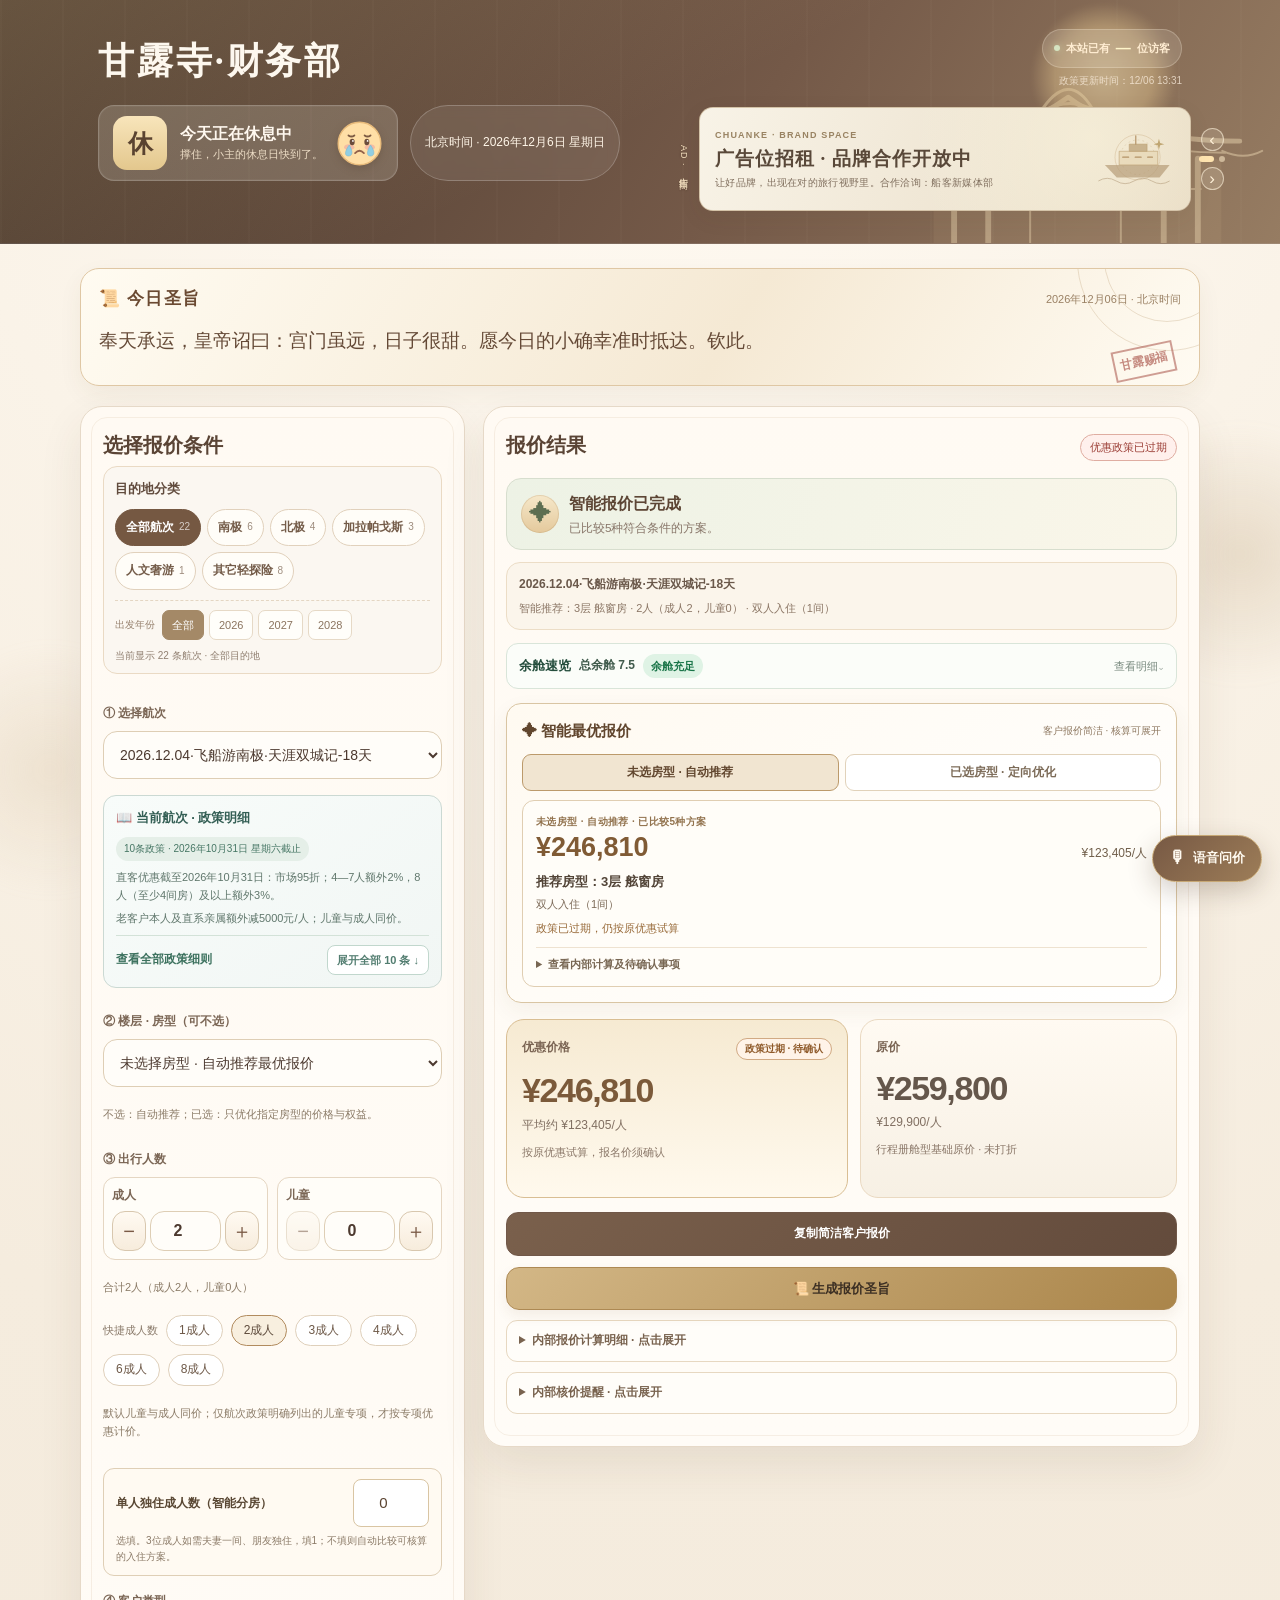
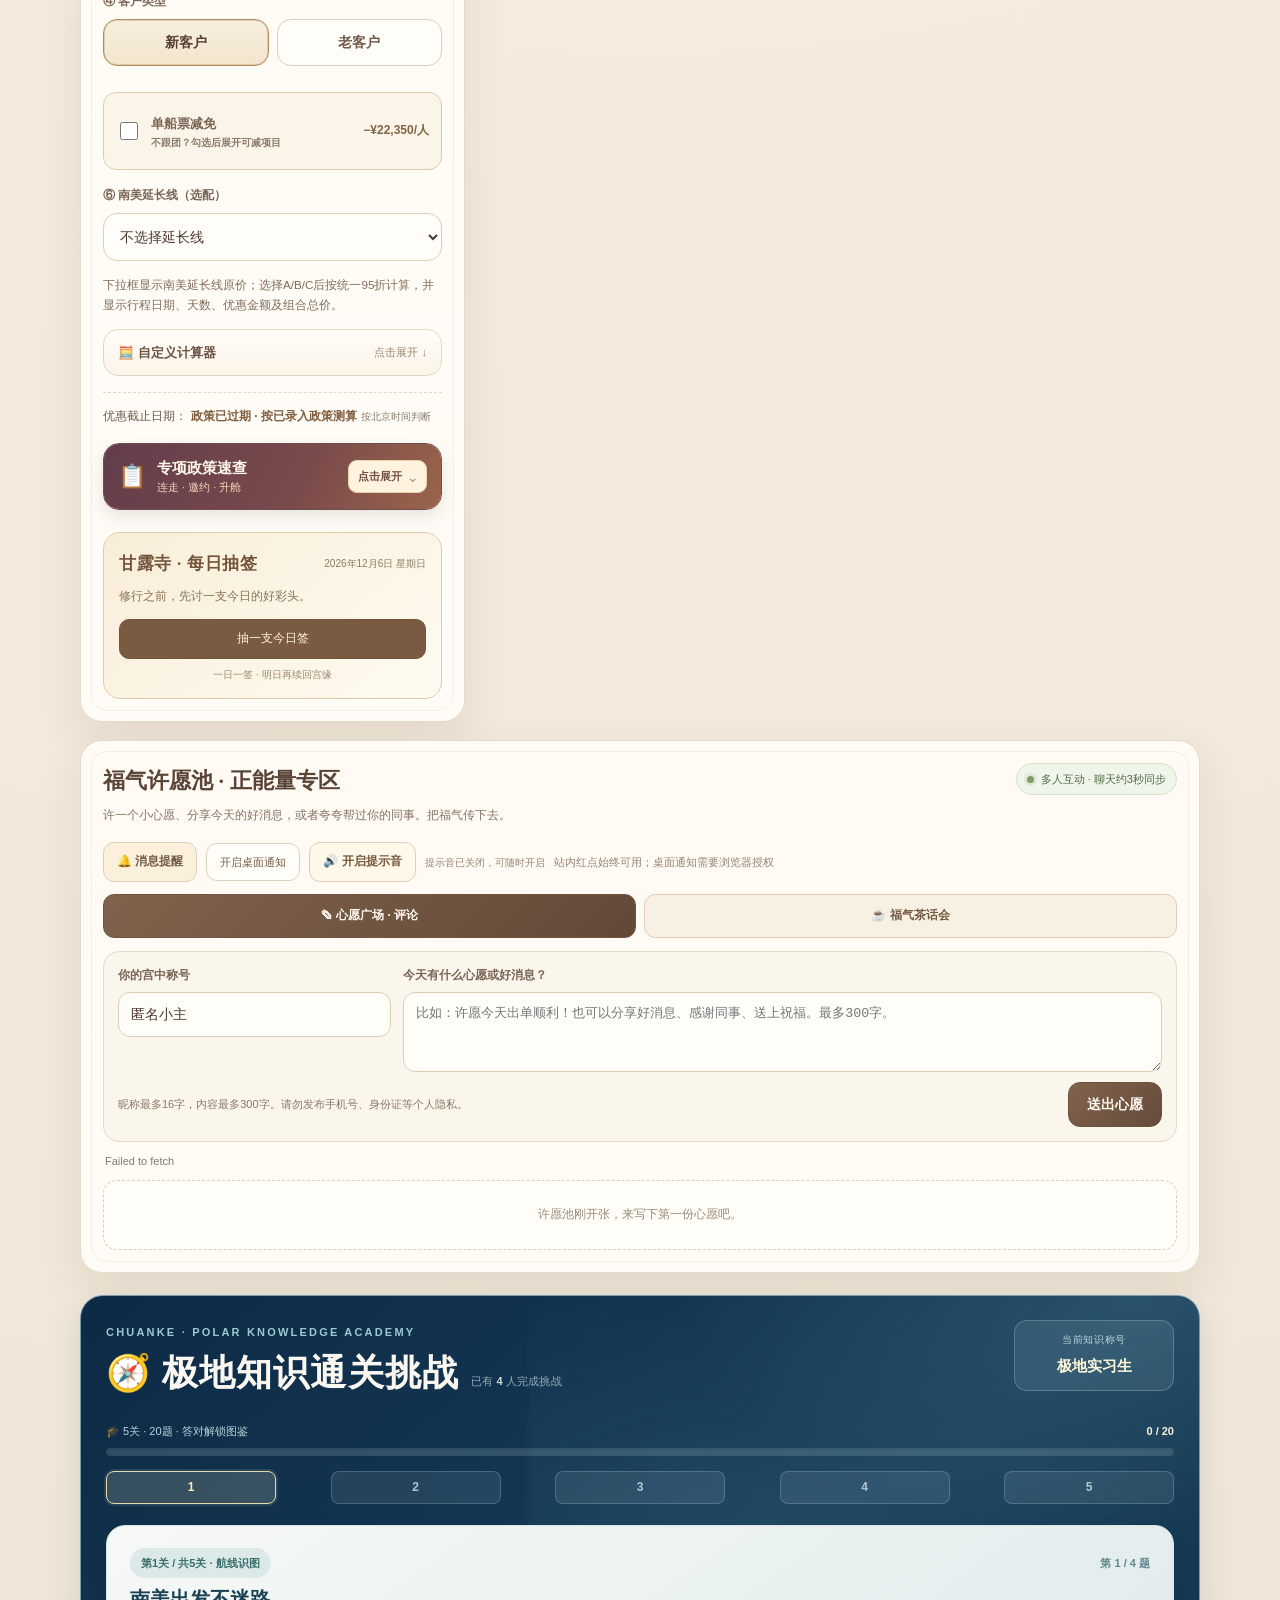
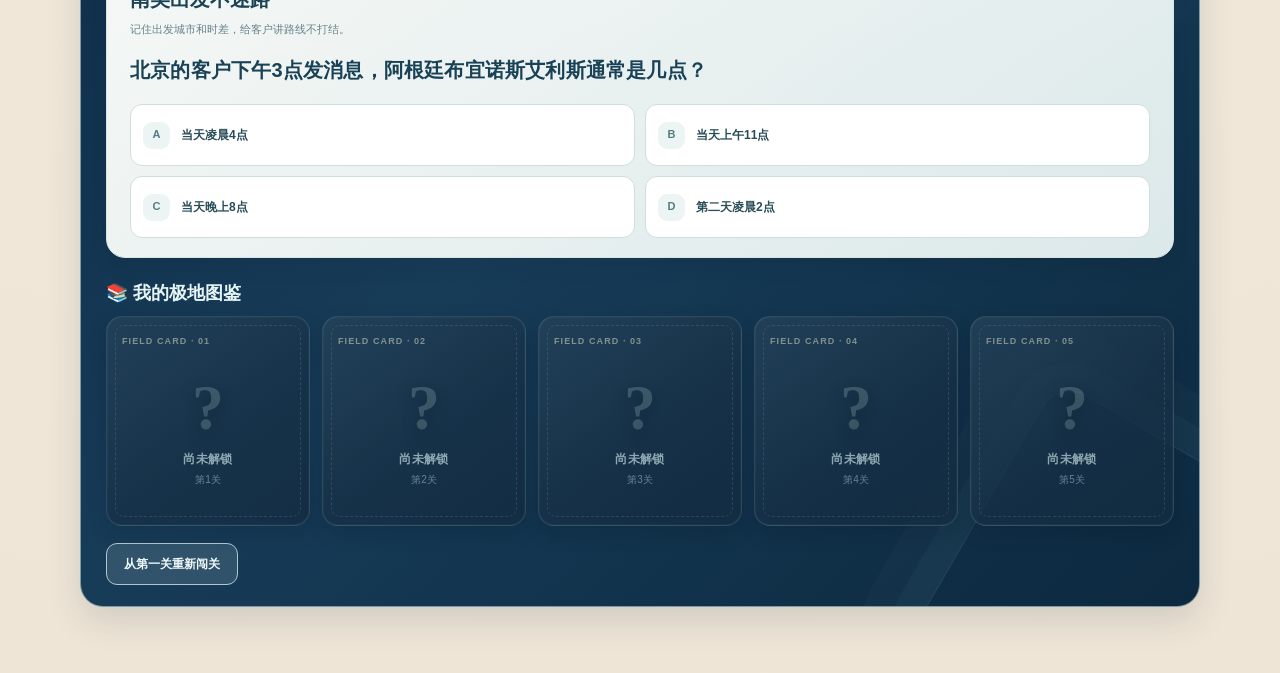
==== ganlu-finance.html @ 1a42152c "Surface optional upgrade alternatives and multi-person perks in conversational quotes" ====
<!doctype html><html lang="zh-CN"><head><meta charset="utf-8"><meta name="viewport" content="width=device-width,initial-scale=1,viewport-fit=cover"><meta name="theme-color" content="#6b5344"><meta name="robots" content="noindex,nofollow"><title>甘露寺·财务部｜航次智能报价 V7.9</title><style>
:root{--ink:#3c3029;--brown:#5f4a3c;--brown2:#826452;--gold:#b18b5e;--gold2:#d7c29f;--mist:#f6f0e4;--paper:#fffaf2;--border:#e7d8c1;--soft:#f3eadb;--green:#77856b;--green2:#8d9b7b;--danger:#8a4d42;--success:#6f7d5f;--shadow:0 18px 44px rgba(78,55,36,.09)}
*{box-sizing:border-box}html{scroll-behavior:smooth}body{margin:0;font-family:-apple-system,BlinkMacSystemFont,"PingFang SC","Microsoft YaHei",sans-serif;background:radial-gradient(circle at top,#fffaf2 0,#f5ecde 36%,#efe5d6 100%);color:var(--ink);font-size:14px;line-height:1.65;position:relative;overflow-x:hidden}body:before,body:after{content:"";position:fixed;inset:auto auto 0 -80px;width:260px;height:260px;border-radius:50%;background:radial-gradient(circle,#d6c0a04a 0,transparent 68%);pointer-events:none;filter:blur(8px);animation:floaty 9s ease-in-out infinite;z-index:0}body:after{left:auto;right:-90px;bottom:24%;animation-duration:12s;background:radial-gradient(circle,#b79b7342 0,transparent 70%)}@keyframes floaty{0%,100%{transform:translateY(0)}50%{transform:translateY(-14px)}}@keyframes sway{0%,100%{transform:rotate(-1deg)}50%{transform:rotate(1deg)}}button,select,input,summary{font:inherit}button{cursor:pointer}button:disabled{opacity:.55;cursor:not-allowed}button:focus-visible,select:focus-visible,input:focus-visible,summary:focus-visible{outline:3px solid #c1a677;outline-offset:2px}.wrap{position:relative;z-index:1;width:min(1140px,100%);padding:0 18px;margin:0 auto}.mast{position:relative;overflow:hidden;color:#fdf8ef;background:linear-gradient(180deg,#675140 0%,#7a5f4e 48%,#8b6f59 100%);padding:26px 0 32px;border-bottom:1px solid rgba(255,255,255,.14)}.mast:before{content:"";position:absolute;inset:0;background:linear-gradient(135deg,rgba(255,255,255,.08),transparent 48%),radial-gradient(circle at 20% 20%,rgba(255,255,255,.12),transparent 28%),repeating-linear-gradient(90deg,rgba(255,255,255,.05) 0 1px,transparent 1px 86px)}.mast:after{content:"";position:absolute;right:7%;top:18px;width:92px;height:92px;border-radius:50%;background:radial-gradient(circle,#f8e4b4 0%,#d6b987 46%,transparent 70%);filter:blur(2px);opacity:.58;animation:sway 8s ease-in-out infinite}.mastInner{display:flex;align-items:flex-start;justify-content:space-between;gap:16px;position:relative;z-index:1}.eyebrow{font-size:10px;letter-spacing:.18em;color:#eedec3;font-weight:700}.mast h1{font-family:"STSong","Songti SC","Noto Serif CJK SC",serif;font-size:33px;letter-spacing:.08em;margin:6px 0 4px;font-weight:700}.mast p{margin:0;color:#f6ead5;font-size:13px}.palaceLine{display:inline-flex;gap:8px;align-items:center;border:1px solid rgba(255,255,255,.22);background:rgba(255,255,255,.08);backdrop-filter:blur(6px);border-radius:999px;padding:8px 14px;font-size:12px;color:#fff6e8;white-space:nowrap}.countdownBox{margin-top:14px;display:flex;gap:12px;flex-wrap:wrap}.countdown{display:flex;align-items:center;gap:12px;padding:10px 14px;border-radius:16px;background:rgba(255,250,240,.16);border:1px solid rgba(255,255,255,.18);box-shadow:inset 0 0 0 1px rgba(255,255,255,.04)}.countdown .days{display:grid;place-items:center;min-width:54px;min-height:54px;border-radius:14px;background:linear-gradient(180deg,#f8e5bb,#e3c78d);color:#5a4330;font-size:24px;font-weight:800;line-height:1}.countdown .txt{font-size:12px;color:#fff2e0}.countdown .txt b{display:block;font-size:14px;color:#fff8ef}.clock{font-size:12px;color:#f8ecd8;background:rgba(255,255,255,.09);border:1px solid rgba(255,255,255,.16);padding:8px 14px;border-radius:999px}.main{padding:24px 0 62px}.headline{display:flex;align-items:center;justify-content:space-between;gap:12px;margin:0 0 14px}.headline strong{font-size:16px;font-family:"STSong","Songti SC",serif}.headline small{color:#857461}.layout{display:grid;grid-template-columns:minmax(310px,400px) minmax(0,1fr);gap:18px;align-items:start}.panel{background:linear-gradient(180deg,#fffaf3 0,#fffcf7 100%);border:1px solid var(--border);border-radius:22px;box-shadow:var(--shadow);padding:22px;min-width:0;position:relative}.panel:before{content:"";position:absolute;inset:10px;border:1px solid rgba(177,139,94,.12);border-radius:16px;pointer-events:none}.panel h2{margin:0 0 4px;font-size:20px;font-family:"STSong","Songti SC",serif;color:#5a4435}.lead{margin:0 0 16px;color:#816f5f;font-size:12px}.form{display:grid;gap:15px}.field{display:flex;flex-direction:column;gap:7px;min-width:0}.field label,.fLabel{font-size:12px;font-weight:700;color:#7b6655}.field select,.field input{width:100%;min-height:48px;border:1px solid #deceb5;border-radius:14px;background:#fffdf9;color:#4c392f;padding:10px 12px;outline:none}.field select:focus,.field input:focus{border-color:#b89468;background:#fff}.smallinfo{font-size:11px;color:#8b7b67}.inlineCount{display:grid;grid-template-columns:46px 1fr 46px;gap:8px}.step{border:1px solid #d8c7ae;border-radius:13px;background:linear-gradient(180deg,#fffaf2,#f7ecdc);color:#7a5a46;font-size:24px;min-height:48px;display:grid;place-items:center}.inlineCount input{text-align:center;font-size:18px;font-weight:800}.quick{display:flex;gap:8px;align-items:center;flex-wrap:wrap}.quick span{font-size:11px;color:#8a7a6a}.quick button{font-size:12px;border:1px solid #dfd0bb;border-radius:999px;background:#fff;color:#6d5847;padding:5px 12px}.quick button.active{border-color:#b18b5e;background:#f8efdf;color:#5e4b3c}.customCalc{margin-top:14px;border:1px solid #e5d6c2;border-radius:15px;background:linear-gradient(180deg,#fffdf8,#faf3e8);overflow:hidden}.customCalc>summary{list-style:none;cursor:pointer;display:flex;align-items:center;justify-content:space-between;gap:10px;padding:12px 14px;color:#6b5344;font-size:13px;font-weight:800}.customCalc>summary::-webkit-details-marker{display:none}.customCalcHint{font-size:11px;color:#9a846d;font-weight:500}.customCalc[open] .customCalcHint:after{content:' ↑'}.customCalc:not([open]) .customCalcHint:after{content:' ↓'}.customCalcBody{padding:0 14px 14px}.customCalcDesc{margin:0 0 10px;color:#93806b;font-size:11px}.customCalcGrid{display:grid;grid-template-columns:repeat(2,minmax(0,1fr));gap:9px}.customCalcGrid label{display:flex;flex-direction:column;gap:5px;font-size:11px;color:#806b57;font-weight:700}.customCalcGrid input{width:100%;min-width:0;min-height:42px;border:1px solid #e1d2bc;border-radius:11px;background:#fff;padding:8px 10px;color:#4c392f;font-size:14px;font-weight:700;font-variant-numeric:tabular-nums}.customCalcFormula{margin-top:10px;padding:9px 10px;border-radius:10px;background:#f5ecde;color:#806c58;font-size:11px;line-height:1.7;overflow-wrap:anywhere}.customCalcResult{display:flex;align-items:center;justify-content:space-between;gap:10px;margin-top:9px;padding:12px;border-radius:12px;background:#f0e5d2;border:1px solid #e2d0b2}.customCalcResult span{font-size:12px;color:#725b45;font-weight:700}.customCalcResult strong{font-size:22px;line-height:1.2;color:#745235;font-variant-numeric:tabular-nums;overflow-wrap:anywhere}.customCalcActions{display:flex;justify-content:flex-end;gap:8px;margin-top:9px}.customCalcActions button{border:1px solid #ddcdb5;border-radius:10px;background:#fffaf2;color:#725a45;padding:7px 13px;font-size:11px;font-weight:700}.customCalcActions button.primary{background:#765b47;color:#fff;border-color:#765b47}.destinationPicker{border:1px solid #eadac4;border-radius:14px;padding:11px 11px 10px;background:#fbf7f1;margin-bottom:14px}.destinationPickerHead{display:flex;justify-content:space-between;align-items:center;gap:8px;margin-bottom:9px}.destinationPickerHead strong{font-size:13px;color:#614b3d}.destinationPickerHead small{font-size:10px;color:#9b8774}.destinationTabs{display:flex;gap:6px;flex-wrap:wrap}.destinationTab{display:inline-flex;align-items:center;justify-content:center;gap:5px;border:1px solid #e1d1bc;background:#fffdf8;color:#745c49;border-radius:999px;padding:8px 10px;min-height:36px;font-size:12px;font-weight:700;cursor:pointer;white-space:nowrap;transition:background .15s,border-color .15s}.destinationTab small{font-size:10px;opacity:.7;font-weight:500}.destinationTab.active{background:#755842;border-color:#755842;color:#fff}.destinationYearBar{display:flex;align-items:center;flex-wrap:wrap;gap:5px;margin-top:10px;padding-top:9px;border-top:1px dashed #e4d6c3}.destinationYearBar>span{font-size:10px;color:#97826f;margin-right:2px}.destinationYearBar button{border:1px solid #e6d9c6;border-radius:7px;padding:5px 9px;background:#fffefa;color:#8b745f;font-size:11px;cursor:pointer}.destinationYearBar button.active{color:#fff;background:#a48967;border-color:#a48967}.destinationPickerCount{font-size:10px;color:#907f70;margin:8px 0 0;line-height:1.5}.fxPricePanel{margin:13px 0 12px;padding:13px 15px;border:1px solid #ddd2be;border-radius:13px;background:#fcf8ef;color:#695744}.fxPricePanel strong{font-weight:800}.fxPricePanel h3{margin:0 0 8px;color:#624a35;font-size:13px}.fxPricePanel p{margin:5px 0;font-size:12px;line-height:1.65}.fxPricePanel .fxWarning{color:#a46a28;font-weight:600}.fxPricePanel .fxNumber{font-size:15px;font-weight:800;color:#674b34}.fxPricePanel .fxNote{color:#94836f;font-size:11px}.partyCounterGrid{display:grid;grid-template-columns:repeat(2,minmax(0,1fr));gap:9px}.partyCounterCard{display:flex;flex-direction:column;gap:5px;padding:8px;border:1px solid #e5d6c2;border-radius:12px;background:#fffdf8}.partyCounterCard label{font-size:12px;font-weight:700;color:#7b6655}.partyCounterCard .inlineCount{grid-template-columns:34px minmax(0,1fr) 34px;gap:4px}.partyCounterCard .step{min-height:40px;font-size:20px}.partyCounterCard input{min-height:40px!important;padding:6px!important}.partyCounterCard .inlineCount input{font-size:16px}.choices{display:flex;gap:8px}.choices button{flex:1;padding:11px 10px;border-radius:14px;background:#fffdf8;border:1px solid #ddcfbd;color:#70594a;min-height:46px;font-weight:700;transition:.2s}.choices button.selected{border-color:#b18b5e;background:linear-gradient(180deg,#f7efdf,#f2e5cd);box-shadow:inset 0 0 0 1px rgba(177,139,94,.3);color:#573f32}.deadline{border-top:1px dashed var(--border);padding-top:14px;margin-top:16px;color:#6e5b4c;font-size:12px;display:flex;gap:4px;align-items:center;flex-wrap:wrap}.deadline strong{color:#7f5d3d}.priceSource{font-size:11px;color:#8a7c71;margin:10px 0 0}.resultsHead{display:flex;align-items:center;justify-content:space-between;gap:10px;margin-bottom:12px}.resultsHead .sub{font-size:11px;color:#938170}.routeSummary{border:1px solid #ecddc6;background:#fbf5eb;border-radius:14px;color:#6a584a;padding:12px;font-size:12px;margin-bottom:13px}.quoteGrid{display:grid;grid-template-columns:1.12fr 1fr;gap:12px}.quote{border:1px solid #ead9c1;border-radius:18px;background:#fffdf8;padding:18px 15px;min-width:0}.quote.primary{background:linear-gradient(180deg,#f6efdd,#fff8eb);border-color:#d9be93}.quote.secondary{background:linear-gradient(180deg,#fffaf2,#f7f0e4)}.quote .head{display:flex;gap:6px;justify-content:space-between;flex-wrap:wrap;font-size:12px;color:#7b6554;font-weight:700}.quote .amount{font-size:clamp(24px,3vw,34px);font-weight:900;line-height:1.25;letter-spacing:-.04em;font-variant-numeric:tabular-nums;color:#7b5a3a;margin-top:9px;overflow-wrap:anywhere}.quote.secondary .amount{color:#65574b}.quote .person{font-size:12px;color:#806f61;margin-top:4px}.quote .context{font-size:11px;color:#897667;margin-top:7px;min-height:34px}.quote .pill{font-size:10px;background:#fff;color:#7b5b34;border:1px solid #d5be98;padding:2px 8px;border-radius:999px}.quote .pill.wait{border-color:#d1aa84;background:#fff3e8;color:#8f5a2a}.copygrid{display:grid;grid-template-columns:1fr 1fr;gap:11px;margin-top:11px}.copy{border:1px solid #d5c2a7;background:#fff;color:#674f3d;border-radius:12px;padding:10px 8px;font-size:12px;font-weight:700;min-height:44px}.copy.primary{background:linear-gradient(180deg,#7e6250,#6b5344);color:#fff;border-color:#715849}.how{margin-top:18px;padding-top:16px;border-top:1px dashed var(--border)}.how h3{margin:0 0 5px;font-size:15px;font-family:"STSong","Songti SC",serif}.formula{border-radius:13px;background:#fbf6ec;padding:13px 14px;margin-top:10px;color:#53463e;font-size:12px;line-height:1.95;border:1px solid #ebdcc5}.formula div{padding:2px 0;overflow-wrap:anywhere}.formula .sum{font-weight:800;color:#6a4d34;font-size:13px;border-top:1px dashed #d9c3a6;padding-top:8px;margin-top:6px}.statusLine{font-size:12px;padding:10px 12px;border-radius:13px;margin:12px 0 0;border:1px solid}.statusLine.hidden,.hide{display:none!important}.statusLine.success{background:#eef4e7;border-color:#d9e2ce;color:#5f7251}.statusLine.fail{background:#fbefeb;border-color:#e6c1b6;color:#8b4e43}.statusLine.special{background:#fff4e6;border-color:#e6cfad;color:#8c6741}.issues{margin-top:12px;display:grid;gap:8px}.issue{background:#fff5e7;border-left:3px solid #d7b785;color:#805e38;font-size:11px;padding:8px 10px;border-radius:7px}.issue.error{background:#fff0ee;border-color:#bf837c;color:#964f47}.foot{font-size:11px;color:#8a7b71;margin:12px 0 0}.resource{background:#fffdf8;border:1px solid #e4d4bf;border-radius:16px;margin-top:14px;box-shadow:var(--shadow)}.resource summary{cursor:pointer;padding:14px 17px;color:#715e4e;font-weight:700;font-size:12px}.resource .body{padding:0 18px 18px;font-size:12px;color:#63777c}.priceLine{display:flex;justify-content:space-between;gap:12px;border-bottom:1px dashed #eadbc4;padding:7px 0}.priceLine strong{color:#664a33;white-space:nowrap}.policynotes{line-height:1.9;padding-left:20px}.notice{font-size:11px;color:#7f7468;line-height:1.8;margin:17px 3px}.toast{position:fixed;bottom:24px;left:50%;transform:translateX(-50%);background:#6b5344;color:#fff8ef;padding:12px 17px;border-radius:12px;box-shadow:0 12px 28px rgba(53,36,20,.18);font-size:12px;max-width:90%;z-index:12}.micro{font-size:11px;color:#938170}.detailsTitle{font-weight:700;color:#715e4e;font-size:12px;margin-top:17px}.adminGrid{display:grid;grid-template-columns:repeat(3,minmax(0,1fr));gap:10px}.adminGrid label{display:block;font-size:11px;color:#6b6258}.adminGrid input{width:100%;border:1px solid #dcccba;border-radius:10px;min-height:37px;padding:7px;background:#fff}.adminButtons{display:flex;gap:8px;flex-wrap:wrap;margin-top:9px}.adminButtons button{background:#fff;border:1px solid #cdb89c;color:#6b5344;padding:7px 11px;border-radius:9px;font-size:11px}.adminList{font-size:11px}.adminList div{padding:6px 0;border-bottom:1px solid #f1e7da}.adminList button{border:1px solid #d8c6af;background:#fff;border-radius:6px;color:#7a624f;margin-left:10px}.tinyInput{position:absolute;width:1px;height:1px;overflow:hidden;opacity:0}.mobileBar{display:none}.palaceStatus{display:flex;align-items:center;gap:10px;padding:12px 14px;border:1px solid #ead7bd;background:linear-gradient(180deg,#fff8ed,#faf1e0);border-radius:15px;margin-bottom:12px;color:#6c5542}.palaceStatus.success{background:linear-gradient(180deg,#f7f2e7,#edf3e4);border-color:#d7dece;color:#5d6e51}.palaceStatus.fail{background:linear-gradient(180deg,#fcf2ed,#f8e7e2);border-color:#e1c3ba;color:#8a5048}.palaceStatus .icon{width:38px;height:38px;border-radius:50%;display:grid;place-items:center;background:linear-gradient(180deg,#f6e8ca,#e4c99c);font-size:18px;box-shadow:inset 0 0 0 1px rgba(177,139,94,.25)}.palaceStatus strong{display:block;font-family:"STSong","Songti SC",serif;font-size:16px;color:#5d4635}.palaceStatus small{display:block;color:#877568}.palaceTag{display:inline-flex;align-items:center;gap:6px;border-radius:999px;background:#f7ebd6;border:1px solid #e5d0ab;color:#70553f;padding:4px 9px;font-size:11px}.leaf{position:absolute;width:12px;height:12px;background:radial-gradient(circle at 30% 30%,#edd7b0 0,#d7ba8e 65%,transparent 68%);border-radius:60% 40% 60% 40%;opacity:.45;animation:floaty 10s ease-in-out infinite}.leaf.a{right:26px;top:32px}.leaf.b{right:64px;top:68px;animation-duration:13s}.leaf.c{left:24px;bottom:34px;animation-duration:11s}.manualLabel{font-size:11px;color:#8f7f72;margin-top:8px}
@media(max-width:950px){.layout{grid-template-columns:1fr}.panel{padding:20px}.quote .amount{font-size:31px}.mastInner{flex-direction:column}.clock{display:none}}
@media(max-width:550px){body{padding-bottom:84px}.mobileBar{position:fixed;z-index:8;display:flex;justify-content:space-between;align-items:center;gap:12px;left:0;right:0;bottom:0;padding:10px max(14px,env(safe-area-inset-left)) calc(10px + env(safe-area-inset-bottom));background:rgba(255,250,242,.96);box-shadow:0 -5px 24px rgba(75,53,31,.12);border-top:1px solid #e6d8c3;backdrop-filter:blur(12px)}.mobileBar span{font-size:10px;color:#7f6f62}.mobileBar strong{display:block;font-size:20px;color:#6b513f;line-height:1.3;font-variant-numeric:tabular-nums}.mobileBar button{border:0;background:#735846;color:#fff8ef;padding:11px 16px;border-radius:11px;font-size:12px;font-weight:700}.wrap{padding:0 14px}.mast{padding:18px 0 24px}.mast h1{font-size:28px}.mast p{font-size:11px}.countdown .days{min-width:48px;min-height:48px;font-size:22px}.main{padding-top:15px}.layout{gap:11px}.panel{padding:17px}.quoteGrid{gap:8px}.quote{padding:14px 11px}.quote .amount{font-size:clamp(21px,6vw,27px)}.quote .context{font-size:10px}.adminGrid{grid-template-columns:1fr}.copygrid{gap:8px}.countdownBox{width:100%}.countdown{width:100%}}
@media(max-width:340px){.quoteGrid,.copygrid{grid-template-columns:1fr}.quote .context{min-height:0}}
@media print{.mast,.leftPanel,.resource,.copygrid,.notice,.mobileBar{display:none!important}.layout{display:block}.panel{box-shadow:none}.quoteGrid{grid-template-columns:1fr 1fr}}


/* V7.1 修订版：枫褐宫墙 + 素纸 + 甘露寺檐影，仅保留必要销售控件 */
.wrap{max-width:1120px}.eyebrow{letter-spacing:.14em}.mast{padding:26px 0 36px;background:linear-gradient(120deg,#48382d,#745948 58%,#967c62)}.mast:after{width:148px;height:148px;top:2px;right:8%;opacity:.52}
.roofArt{position:absolute;right:10px;bottom:0;width:min(40%,390px);height:auto;opacity:.5;pointer-events:none}.mast:before{background:repeating-linear-gradient(90deg,#fff1d505 0 2px,transparent 2px 62px),linear-gradient(155deg,#dabb8436,transparent 50%)}
.mast h1{font-size:36px;letter-spacing:.08em}.mast p{max-width:630px}.mast .wrap{z-index:2}.palaceCountBadge{font-size:10px;letter-spacing:.1em;color:#e9d6b2;margin-bottom:2px}.countdown .txt b{line-height:1.45}
.layout{grid-template-columns:minmax(300px,385px) minmax(0,1fr)}.panel{border-color:#e6d9c8}.panel:before{pointer-events:none}.form{gap:16px}.quoteGrid{grid-template-columns:1.08fr 1fr}.quote.primary{background:linear-gradient(180deg,#f6ead2,#fff9ed)}
.underRoute{margin-top:4px;font-size:11px;color:#8b7665}.quote .amount{font-size:clamp(21px,2.9vw,34px)}.quote .head{font-weight:800}.quote .context{min-height:36px}
.statusLine{margin-top:10px}.issue.hint{background:#f3f1e9;color:#716556;border-color:#b6ae97}.copygrid{grid-template-columns:1fr;margin-top:14px}.copy.primary{background:linear-gradient(135deg,#7a604c,#634b3c)}.copy:disabled{opacity:.45}.manualInfo{display:flex;gap:9px;align-items:flex-start;padding:10px 12px;background:#f7f1e5;border-radius:12px;color:#765f47;font-size:11px;margin-top:10px}
.palaceStatus.success{background:linear-gradient(110deg,#edf2e5,#faf6e9)}.palaceStatus.fail{background:linear-gradient(110deg,#fae9e4,#fff8ef)}.palaceStatus.special{background:linear-gradient(110deg,#fcf0d7,#fff8eb);border-color:#e7d1ab}.palaceStatus .icon{font-size:23px;font-family:serif}.quote strong{font-weight:850}
.detailsTitle{font-size:12px}.resource .body{color:#776a60}.resultsHead .sub{line-height:1.55}.micronote{font-size:11px;color:#7a6a59}.resultNote{margin:10px 0 0;color:#7b6959;font-size:11px}.stdExplain{margin-top:10px;padding:11px 12px;border-radius:12px;border:1px solid #ece0cf;background:#fffcf6;color:#786859;font-size:11px;line-height:1.8}
.detailedTitle{font-size:13px;font-weight:750;margin:17px 0 7px}.settingsRow{display:flex;align-items:center;gap:9px;flex-wrap:wrap}.settingsRow select,.settingsRow input[type=number]{padding:9px;border:1px solid #d6c4aa;border-radius:10px;background:#fff;max-width:100%}.adminButtons button{background:#f9f1e5}
.release{font-size:11px;color:#e2d1b4;opacity:.92}.copyNote{font-size:10px;color:#887868;line-height:1.6;margin:7px 0 0}.topRow{display:flex;align-items:center;gap:12px;flex-wrap:wrap}.titleDeco{letter-spacing:.18em;color:#a28b6f;font-size:12px}.skipNote{margin:0;color:#8e7c69;font-size:11px}
@keyframes gleam{0%{box-shadow:0 18px 44px rgba(78,55,36,.08)}50%{box-shadow:0 16px 37px rgba(177,139,94,.20)}100%{box-shadow:0 18px 44px rgba(78,55,36,.08)}}#resultPanel{animation:gleam 4s ease-in-out 1}.countdown .days{font-variant-numeric:tabular-nums}.petals{position:absolute;inset:0;pointer-events:none;overflow:hidden}.petals i{display:block;position:absolute;background:#e7c998;width:6px;height:9px;border-radius:70% 15% 70% 15%;opacity:.26;top:-20px;animation:petalFall linear infinite}.petals i:nth-child(1){left:9%;animation-duration:14s;animation-delay:-8s}.petals i:nth-child(2){left:26%;animation-duration:19s;animation-delay:-11s}.petals i:nth-child(3){left:66%;animation-duration:22s;animation-delay:-2s}.petals i:nth-child(4){left:86%;animation-duration:16s;animation-delay:-6s}
@keyframes petalFall{0%{transform:translate(0,-20px) rotate(0)}100%{transform:translate(45px,370px) rotate(260deg)}}
.stdExplain .sum{font-weight:800;color:#704c2c;border-top:1px dashed #dec5a4;margin-top:7px;padding-top:8px;font-size:13px}
@media(max-width:950px){.layout{grid-template-columns:minmax(0,1fr)}}
@media(max-width:650px){.mast h1{font-size:29px}.roofArt{width:210px;opacity:.28}.quoteGrid{grid-template-columns:1fr 1fr}.countdown .txt b{font-size:12px}.quote .amount{font-size:clamp(20px,5.5vw,27px)}.resultsHead{align-items:start}}
@media(max-width:340px){.quoteGrid{grid-template-columns:1fr}}
@media(prefers-reduced-motion:reduce){*,*::before,*::after{animation:none!important;scroll-behavior:auto!important;transition:none!important}}

/* V7.7 有效期、Atlas专项政策、每日签与复制备用方式 */
.palaceTag.valid{background:#edf5e9;border-color:#b9cba9;color:#3c6134}
.palaceTag.invalid{background:#fff0ec;border-color:#dfada1;color:#9b3d35}
.palaceTag{max-width:48%;text-align:center;line-height:1.55;flex-shrink:0}
.countdown{gap:13px}.countdown .txt b{font-size:16px}.countdown .days{font-size:25px}
.cryFace{width:47px;height:47px;flex:none;filter:drop-shadow(0 3px 4px #3d271333)}
.ganluAside{font-size:11px;color:#edddc6}.deadline small{color:#8a7b6a}
.choices{flex-wrap:wrap}.choices button{flex:1 1 95px}.stayHint{font-size:11px;color:#8c7964;margin-top:3px}
.dailySign{margin-top:22px;padding:17px 15px 15px;border:1px solid #e0cba8;border-radius:17px;background:linear-gradient(140deg,#f8edd8,#fffbf1);position:relative;overflow:hidden}
.signHeading{display:flex;justify-content:space-between;align-items:center;gap:8px}.signHeading h3{margin:0;color:#75543c;font-family:'STSong','Songti SC',serif;font-size:17px;letter-spacing:.04em}.signHeading span{font-size:10px;color:#8c7a62}
.signPrompt{font-size:12px;color:#8a7258;margin:9px 0 12px}.signButton{background:#7b5a42;color:#fff4df;border:1px solid #75543c;border-radius:10px;font-size:12px;padding:9px 13px;width:100%;min-height:40px}
.signButton:disabled{background:#eee1cb;color:#80684e;border-color:#dfccb0;opacity:1;cursor:default}
.signResult{margin:12px 0;padding:11px 12px;border-top:1px dashed #dac3a1;border-bottom:1px dashed #dac3a1}.signTitleRow{display:flex;align-items:center;gap:9px}.signTitleRow strong{font-family:'STSong','Songti SC',serif;font-size:20px;color:#765239;letter-spacing:.08em}.signTitleRow span{border:1px solid #c59a70;color:#976647;border-radius:5px;padding:0 5px;font-size:10px}.signResult p{font-size:12px;margin:8px 0;color:#755c45}.signResult small{color:#927659;font-size:11px}.signFoot{font-size:10px;text-align:center;color:#9a876f;margin:8px 0 0}
@keyframes signReveal{from{opacity:0;transform:translateY(7px)}to{opacity:1;transform:none}}.signReveal{animation:signReveal .45s ease-out}
.copyDialog{width:min(92vw,530px);max-height:85dvh;border:1px solid #d9bd98;border-radius:18px;padding:20px;background:#fffaf2;color:#5f4a3c;box-shadow:var(--shadow)}.copyDialog::backdrop{background:#38291d66}.copyDialog h3{margin:0;font-size:18px}.copyDialog p{font-size:12px;margin:8px 0 12px}.copyDialog textarea{width:100%;height:310px;max-height:50dvh;border:1px solid #dbc8ad;border-radius:10px;background:#fff;padding:12px;font:14px/1.8 sans-serif;color:#514137}.copyDialog button{float:right;margin-top:10px;border:1px solid #c9b18f;border-radius:8px;padding:7px 17px;background:#fff}
.storageStatus{min-height:1em;color:#8a603d}.quote .head{align-items:start}.quote .context{min-height:36px}.priceLine span{min-width:0;overflow-wrap:anywhere}
@media(max-width:550px){.countdown .txt b{font-size:14px}.cryFace{width:38px;height:38px}.countdown{gap:10px}.countdown .days{min-width:43px;min-height:47px}.dailySign{margin-top:18px;padding:14px}.signHeading h3{font-size:16px}.signResult{margin:10px 0}.toast{bottom:94px}.quote .amount{font-size:clamp(20px,5.5vw,27px)}}
@media print{.copyDialog,.dailySign,.toast{display:none!important}}
@media(max-width:340px){.quoteGrid{grid-template-columns:minmax(0,1fr) minmax(0,1fr)}.quote{padding:13px 9px}.quote .amount{font-size:20px}.quote .head{font-size:11px}.quote .person{font-size:10px}}


/* V7.7：Atlas专项报价 + 福气许愿池 + 甄学考试 */

.atlasDeductionChoices{display:grid;gap:8px;margin-top:8px}
.atlasDeductionChoices label{display:flex;align-items:center;gap:8px;flex-wrap:wrap;padding:10px 11px;border:1px solid #e5d6c2;border-radius:12px;background:#fffdf8;color:#715a45;font-size:12px}
.atlasDeductionChoices input{width:16px;height:16px;accent-color:#80634d}
.atlasDeductionChoices strong{margin-left:auto;color:#5e7b50;font-size:11px}

#atlasPromoWrap select,#gaokaoCountWrap input{width:100%;min-height:46px;border:1px solid #deceb5;border-radius:14px;background:#fffdf9;color:#4c392f;padding:10px 12px}
#atlasPromoWrap select:focus,#gaokaoCountWrap input:focus{outline:2px solid #c1a677;outline-offset:1px}
#cabin:disabled{opacity:.75;background:#f7efe2}
#stayType button:disabled{opacity:.45;cursor:not-allowed}
.funPanel{margin-top:18px;overflow:hidden}
.funTop{display:flex;align-items:flex-start;justify-content:space-between;gap:12px;margin-bottom:16px}
.funTop h2{margin:0 0 5px;font-size:22px;font-family:"STSong","Songti SC",serif;color:#5a4435}
.funTop p{margin:0;color:#857363;font-size:12px;line-height:1.8}
.livePill{flex:0 0 auto;display:inline-flex;align-items:center;gap:7px;border:1px solid #d7e0ca;border-radius:999px;background:#f0f5e9;color:#526c47;padding:6px 10px;font-size:11px}
.livePill:before{content:"";width:7px;height:7px;border-radius:50%;background:#7c9d69;box-shadow:0 0 0 3px #7c9d6922}
.boardForm{padding:14px;border:1px solid #e8d9c5;background:#fbf6ec;border-radius:16px}
.boardFormRow{display:grid;grid-template-columns:minmax(130px,.36fr) minmax(0,1fr);gap:12px}
.boardForm .field{gap:6px}
.boardForm input,.boardForm textarea{width:100%;min-height:43px;border:1px solid #ddcdb6;border-radius:12px;padding:10px 12px;background:#fffdf8;color:#4c392f;resize:vertical}
.boardForm textarea{min-height:80px;line-height:1.7}
.boardFormFoot{display:flex;justify-content:space-between;align-items:center;gap:10px;margin-top:10px;flex-wrap:wrap}
.boardFormFoot span{font-size:11px;color:#8a7968}
.boardFormFoot button{border:1px solid #6d5140;border-radius:12px;background:linear-gradient(135deg,#80634d,#654b3b);color:#fff8ef;font-weight:750;padding:10px 18px;min-height:42px}
.boardStatus{font-size:11px;color:#8b7867;padding:10px 2px}
.boardPosts{display:grid;gap:10px}
.boardPost{border:1px solid #eadbc7;border-radius:15px;background:#fffdf8;padding:14px 15px;min-width:0}
.boardPostHead{display:flex;align-items:center;justify-content:space-between;gap:8px}
.boardPostHead strong{font-size:13px;color:#674b38}
.boardPostHead time{font-size:10px;color:#9a8a7a;white-space:nowrap}
.boardPostText{margin:9px 0 11px;color:#4d4037;font-size:13px;line-height:1.85;overflow-wrap:anywhere;white-space:pre-wrap}
.boardPostFoot{display:flex;align-items:center;gap:8px;flex-wrap:wrap}
.boardPostFoot button{border:1px solid #e2d3be;border-radius:999px;background:#fbf4e8;color:#795e49;padding:5px 11px;font-size:11px}
.boardPostFoot button.liked{background:#fae8e2;border-color:#e7c3b8;color:#a65349}
.boardPostFoot button.withdraw{margin-left:auto;background:#fff;border-color:#e6d8c7;color:#978576}
.boardEmpty{border:1px dashed #dfceb6;border-radius:14px;padding:24px 12px;text-align:center;color:#9b8975;font-size:12px;background:#fffdf8}
@media(max-width:650px){
 .funTop{flex-direction:column}.livePill{white-space:normal}
 .boardFormRow{grid-template-columns:1fr}
}


.voyagePolicyCard{min-width:0;border:1px solid #cbd9d3;border-radius:13px;padding:11px 12px;background:linear-gradient(145deg,#f8fcfa,#f1f6f4);margin:0 0 8px;color:#426458}
.voyagePolicyTop{display:flex;align-items:center;justify-content:space-between;gap:8px;flex-wrap:wrap;margin-bottom:7px}
.voyagePolicyTop strong{font-size:13px;color:#345f55;font-weight:800}
.voyagePolicyCount{border-radius:20px;background:#e5efe8;padding:4px 8px;font-size:10px;color:#477765}
.voyagePolicyPreview{display:grid;gap:5px;margin:5px 0 8px}
.voyagePolicyPreview p{line-height:1.65;color:#60776c;font-size:11px;margin:0;display:-webkit-box;-webkit-line-clamp:2;-webkit-box-orient:vertical;overflow:hidden;overflow-wrap:anywhere}
.voyagePolicyDetails{min-width:0;border-top:1px solid #d3e2d8;padding-top:7px}
.voyagePolicyDetails>summary{min-height:33px;display:flex;align-items:center;gap:8px;justify-content:space-between;cursor:pointer;color:#3d725f;font-size:12px;font-weight:750;list-style:none}
.voyagePolicyDetails>summary::-webkit-details-marker{display:none}
.voyagePolicyArrow{color:#527d70;font-size:11px;border:1px solid #c1d7cd;border-radius:8px;background:#fff;padding:5px 9px;white-space:nowrap}
.voyagePolicyDetails[open]>summary{margin-bottom:8px}
.voyagePolicyDetails .policynotes{margin:0;padding:3px 4px 7px 23px;color:#53675d;line-height:1.8}
.voyagePolicyDetails .policynotes li{font-size:11px;padding:6px 1px;border-bottom:1px solid #dfeae2;overflow-wrap:anywhere}
.voyageCabinPrices{border:1px solid #c7dacb;background:#fcfdf9;border-radius:10px;padding:10px;margin:10px 0 2px}
.voyageCabinPrices summary{cursor:pointer;font-size:11px;font-weight:700;color:#4e7a62}
.voyageCabinPrices #priceList{padding-top:8px}
@media(max-width:650px){.voyagePolicyCard{padding:10px}.voyagePolicyPreview p{font-size:11px}}

/* Collapsed ship-only price deduction selector: no footprint unless selected. */
.shipOnlyField{margin-top:10px}
.shipOnlyToggle{display:flex;align-items:center;gap:10px;padding:11px 12px;border:1px solid #ddcbae;border-radius:13px;background:#fbf5e9;cursor:pointer;color:#624d3c}
.shipOnlyToggle input{width:18px;height:18px;accent-color:#80634d;flex:none}
.shipOnlyToggleText{display:flex;flex:1;min-width:0;flex-direction:column;gap:1px}
.shipOnlyToggleText strong{font-size:13px}
.shipOnlyToggleText small{font-size:10px;color:#8d7a68;line-height:1.4}
.shipOnlyToggleAmount{white-space:nowrap;font-size:12px;font-weight:750;color:#806544}
.shipOnlyField:has(#shipOnlyEnabled:checked) .shipOnlyToggle{background:#f0f4ed;border-color:#b5c7b2}
.shipOnlyDetails[hidden]{display:none!important}
.shipOnlyDetails{margin-top:7px;padding:11px;border:1px solid #e6d8c6;border-radius:13px;background:#fffdf8}
.shipOnlyChoices{display:grid;grid-template-columns:repeat(2,minmax(0,1fr));gap:7px}
.shipOnlyChoices label{display:flex;align-items:center;gap:5px;padding:7px 8px;border-radius:8px;border:1px solid #eadfcf;background:#fff;color:#655341;font-size:11px;min-width:0;cursor:pointer}
.shipOnlyChoices input{accent-color:#796049;width:15px;height:15px;flex:none}
.shipOnlyChoices strong{margin-left:auto;color:#7d6043;white-space:nowrap;font-size:10px}
.shipOnlySummary{display:flex;gap:6px;justify-content:space-between;flex-wrap:wrap;font-size:11px;color:#786554;margin:10px 0 6px}
.shipOnlySummary strong{color:#557355}
.shipOnlyNote{display:block;color:#91806e;font-size:10px;line-height:1.6}
@media(max-width:400px){.shipOnlyChoices{grid-template-columns:1fr}}

/* Smart sales recommendation */
.smartDealPanel{margin:14px 0 16px;border:1px solid #d9c5a3;border-radius:15px;background:linear-gradient(145deg,#fffaf1,#fff);padding:15px;box-shadow:0 8px 22px rgba(92,66,38,.06)}
.smartDealHead{display:flex;align-items:center;justify-content:space-between;gap:10px;margin-bottom:10px;color:#61462e;font-weight:800;font-size:15px}
.smartDealHead small{font-size:10px;color:#8d775f;font-weight:500}
.smartDealInput{margin-top:10px;padding:10px 12px;border:1px solid #dfcfb6;border-radius:11px;background:#fffaf2}
.smartDealInputRow{display:flex;align-items:center;justify-content:space-between;gap:12px}
.smartDealInput label{font-size:12px;font-weight:700;color:#594733}
.smartDealInput input{width:76px;border:1px solid #d9c5a3;border-radius:8px;padding:8px 9px;font-size:15px;text-align:center;color:#5a4330;background:#fff}
.smartDealHelp{margin:6px 0 0;color:#8b7a67;font-size:10px;line-height:1.6}
.smartDealWinner{border:1px solid #d8bd91;background:#fffdf8;border-radius:12px;padding:13px;margin-top:10px}
.smartDealKicker{font-size:10px;color:#92734e;font-weight:700;letter-spacing:.04em}
.smartDealAmount{font-size:27px;line-height:1.25;color:#805b35;font-weight:850;margin:5px 0}
.smartDealCabin{font-size:13px;color:#4f4031;font-weight:750;line-height:1.5}
.smartDealMeta{font-size:11px;line-height:1.7;color:#756451;margin-top:6px}
.smartDealWhy{font-size:11px;line-height:1.7;color:#685744;margin-top:8px;padding-top:8px;border-top:1px solid #eee2d0}
.smartDealList{display:grid;gap:7px;margin-top:10px}
.smartDealOption{display:grid;grid-template-columns:minmax(0,1fr) auto;gap:8px;align-items:center;padding:9px 10px;border:1px solid #e8e0d4;border-radius:10px;background:#fff}
.smartDealOption strong{font-size:12px;color:#5d4936;line-height:1.4}
.smartDealOption small{display:block;font-size:10px;color:#8c7b69;margin-top:3px;line-height:1.45}
.smartDealOption b{font-size:14px;color:#805b35;white-space:nowrap}
.smartDealWarning{font-size:10px;color:#92724e;line-height:1.65;margin-top:9px}
.smartDealBreakdown{margin-top:10px;border-top:1px solid #eee2d0;padding-top:8px;color:#7a6957;font-size:10px}
.smartDealOpportunity{margin-top:9px;padding:10px 11px;border:1px dashed #caa875;border-radius:10px;background:#fff8ec;color:#785b36;font-size:10px;line-height:1.65}
.smartDealOpportunity strong{display:block;font-size:11px;margin-bottom:4px}
.smartDealOpportunity p{margin:4px 0}
.smartDealSalesTip{margin-top:9px;padding:10px 11px;border-radius:10px;background:#f4f7f5;border:1px solid #dce7df;color:#4e6658;font-size:11px;line-height:1.7}
.smartDealSalesTip strong{display:block;font-size:11px;margin-bottom:3px;color:#3e5a48}
.smartDealBreakdown summary{cursor:pointer;font-weight:700;color:#795b39}
.smartDealBreakdown p{margin:5px 0;line-height:1.55}
.smartDealEmpty{padding:12px;border-radius:10px;background:#f8f4ed;color:#786a59;font-size:11px;line-height:1.7}
.smartDealPill{display:inline-block;border-radius:20px;padding:3px 7px;background:#e8f2e9;color:#39734b;font-size:10px;font-weight:700;margin-left:5px}
@media(max-width:520px){.smartDealPanel{padding:12px}.smartDealAmount{font-size:24px}.smartDealOption{grid-template-columns:minmax(0,1fr) auto}}

/* V7.9 compact intelligent quote */
.smartDealModes{display:grid;grid-template-columns:1fr 1fr;gap:6px;margin:6px 0 9px}
.smartDealModes button{font:inherit;font-size:12px;font-weight:650;line-height:1.45;padding:9px 6px;border:1px solid #e1d2ba;background:#fff;color:#7d6c59;border-radius:9px;cursor:pointer}
.smartDealModes button.active{background:#f1e5d1;border-color:#bc9a6b;color:#61462e}
.smartCompact{border:1px solid #e0ceb2;background:#fffdf8;border-radius:12px;padding:13px}
.smartCompactMain{display:flex;align-items:end;justify-content:space-between;gap:10px;flex-wrap:wrap}
.smartCompactPrice{color:#805b35;font-size:27px;line-height:1.24;font-weight:850;font-variant-numeric:tabular-nums}
.smartCompactAvg{font-size:12px;color:#705e4a}
.smartCompactCabin{margin-top:7px;color:#524437;font-weight:700;font-size:13px}
.smartCompactInfo{margin-top:4px;color:#7d6b59;font-size:11px;line-height:1.55}
.smartCompactNote{color:#986a39;font-size:11px;margin-top:6px}
.smartCompactDetails{border-top:1px solid #eee2d0;margin-top:9px;padding-top:7px;font-size:11px;color:#786753}
.smartCompactDetails summary{font-size:11px;font-weight:650;cursor:pointer}
.smartCompactDetails p{margin:5px 0;line-height:1.55}
@media(max-width:370px){.smartDealModes button{font-size:11px}.smartCompactPrice{font-size:23px}}
.quoteMathFold,.quoteIssuesFold{margin:10px 0;border:1px solid #e7d8c1;border-radius:11px;background:#fffdf9;padding:0 12px}
.quoteMathFold>summary,.quoteIssuesFold>summary{cursor:pointer;font-weight:680;font-size:12px;color:#79634f;padding:10px 0}
.quoteMathFold[open]>summary,.quoteIssuesFold[open]>summary{border-bottom:1px solid #eee2d0;margin-bottom:10px}
.quoteIssuesFold>.issues{margin:8px 0 12px}
/* Siri-like quote assistant · compact mobile-first */
.voiceFloating{position:fixed;z-index:79;right:18px;bottom:max(18px,env(safe-area-inset-bottom));display:flex;align-items:center;gap:7px;padding:10px 16px;border:1px solid #c7a875;border-radius:99px;background:linear-gradient(135deg,#775944,#9d7d58);box-shadow:0 9px 26px rgba(66,44,27,.23);color:#fffaf0;font:700 13px/1.45 -apple-system,BlinkMacSystemFont,"PingFang SC","Microsoft YaHei",sans-serif;cursor:pointer}
.voiceFloating span{font-size:17px}
.voiceFloating:focus-visible,.voicePanel button:focus-visible,.voicePanel input:focus-visible{outline:3px solid #c19e6d;outline-offset:2px}
.voicePanel[hidden]{display:none!important}
.voicePanel{position:fixed;z-index:80;bottom:max(70px,calc(env(safe-area-inset-bottom) + 58px));right:18px;width:min(410px,calc(100vw - 28px));height:min(560px,calc(100dvh - 95px));min-height:310px;display:flex;flex-direction:column;border-radius:18px;overflow:hidden;background:#fffcf7;border:1px solid #d9c4a6;box-shadow:0 25px 75px rgba(46,34,22,.27);font-family:-apple-system,BlinkMacSystemFont,"PingFang SC","Microsoft YaHei",sans-serif}
.voiceHead{display:flex;align-items:center;justify-content:space-between;gap:12px;padding:14px 16px;background:linear-gradient(120deg,#68503e,#8e7152);color:#fff}
.voiceHead strong{display:block;font-size:15px;line-height:1.3}
.voiceHead small{display:block;color:#efe3d0;font-size:10px;margin-top:3px}
.voiceHead button{font-size:27px;line-height:1;color:#fff;background:none;border:0;cursor:pointer;width:34px;height:34px}
.voiceMessages{flex:1;overflow-y:auto;display:flex;flex-direction:column;gap:11px;padding:13px 13px 20px;background:radial-gradient(circle at top,#fffaf0,#f8f2e9);overscroll-behavior:contain}
.voiceBubble{max-width:96%;padding:10px 12px;border-radius:12px;background:#fff;border:1px solid #e8ddcc;color:#514437;font-size:12px;line-height:1.65;overflow-wrap:anywhere}
.voiceBubble.fromUser{align-self:flex-end;max-width:88%;background:#eee1ce;border-color:#dec7a5}
.voiceBubble.fromBot{align-self:flex-start}
.voiceBubbleText{white-space:pre-wrap;user-select:text}
.voiceBubbleActions,.voiceBubbleChoices{display:flex;flex-wrap:wrap;gap:6px;margin-top:9px}
.voiceBubbleActions button,.voiceBubbleChoices button{border:1px solid #d9c4a4;border-radius:8px;background:#fffaf2;color:#71543a;font-size:11px;padding:6px 8px;cursor:pointer}
.voiceBottom{padding:10px 12px 12px;background:#fff;border-top:1px solid #e5d6bf}
.voiceInputRow{display:flex;align-items:center;gap:6px}
.voiceInputRow input{min-width:0;flex:1;height:40px;border:1px solid #decdb4;border-radius:9px;font:13px -apple-system,BlinkMacSystemFont,"PingFang SC",sans-serif;padding:0 9px;color:#493a2c;background:#fffdf9}
.voiceInputRow button{height:40px;border-radius:9px;border:1px solid #d9c5a7;background:#f7f0e4;font-size:12px;color:#57422f;padding:0 10px;cursor:pointer;white-space:nowrap}
.voiceInputRow #voiceMic{width:41px;padding:0;font-size:19px}
.voiceInputRow #voiceMic.recording{border-color:#c56e60;background:#fce9e6;box-shadow:0 0 0 4px rgba(197,110,96,.12);animation:voicePulse 1.2s ease-in-out infinite}
.voiceInputRow #voiceSend{background:#826449;color:#fff;border-color:#826449;font-weight:700}
.voiceActions{display:flex;align-items:center;justify-content:space-between;gap:8px;font-size:11px;color:#77614e;margin-top:9px}
.voiceActions label{display:flex;align-items:center;gap:4px}
.voiceActions input{accent-color:#8c7459}
.voiceActions button{font:inherit;background:transparent;border:0;color:#805d3d;text-decoration:underline;cursor:pointer;padding:0}
.voiceStatus{font-size:10px;color:#91806c;line-height:1.45;margin-top:5px;min-height:15px}
@keyframes voicePulse{50%{box-shadow:0 0 0 7px rgba(197,110,96,.03)}}
@media(max-width:520px){.voiceFloating{right:12px;bottom:max(12px,env(safe-area-inset-bottom));padding:8px 12px}.voicePanel{right:8px;width:calc(100vw - 16px);bottom:max(62px,calc(env(safe-area-inset-bottom) + 55px));height:min(570px,calc(100dvh - 87px));border-radius:14px}}
@media(prefers-reduced-motion:reduce){.voiceInputRow #voiceMic.recording{animation:none}}
</style><link rel="stylesheet" href="./ganlu-policy-desk-v9.css?v=20261021-v11-layout"><link rel="stylesheet" href="./ganlu-social-v1.css?v=20261022-compact3"><link rel="stylesheet" href="./ganlu-edicts-v8.css?v=20261021-v8c"><link rel="stylesheet" href="./ganlu-polar-quest-v1.css?v=20261022-completions1"><link rel="stylesheet" href="./ganlu-mini-banner-v1.css?v=20261022-desktop-position2"></head><body>
<header class="mast"><div class="petals" aria-hidden="true"><i></i><i></i><i></i><i></i></div>
<svg class="roofArt" viewBox="0 0 400 220" aria-hidden="true"><g fill="none" stroke="#e7d2ad" stroke-linecap="round" stroke-linejoin="round"><path d="M26 128 Q122 120 193 70 Q253 115 369 115" stroke-width="5"/><path d="M42 142 Q125 132 193 88 Q251 127 354 127" stroke-width="2"/><path d="M76 143 L76 220 M326 133 L326 220 M111 137 L111 220 M291 134 L291 220" stroke-width="6"/><path d="M74 164 H329 M99 183 H302 M154 165 V220 M247 166 V220" stroke-width="2"/><path d="M20 132 Q47 140 66 130 M351 125 Q373 135 392 125" stroke-width="2"/><path d="M164 86 Q193 40 218 82 M165 85 Q195 69 218 83" stroke-width="3"/></g><g fill="#e1c69d" opacity=".18"><path d="M55 141 L195 81 L350 135 L350 220 L55 220Z"/></g></svg>
<div class="wrap mastInner"><div><h1>甘露寺·财务部</h1>
<div class="countdownBox"><div class="countdown"><div class="days" id="palaceDays" aria-hidden="true">—</div><div class="txt"><b id="palaceCountdown">正在计算距离休息日的天数…</b><span class="ganluAside">撑住，小主的休息日快到了。</span></div><svg class="cryFace" viewBox="0 0 64 64" role="img" aria-label="委屈巴巴的小哭脸"><circle cx="32" cy="32" r="29" fill="#ffdfa6" stroke="#e8bb7b" stroke-width="2"/><ellipse cx="18" cy="37" rx="7" ry="4" fill="#efa7a1" opacity=".65"/><ellipse cx="46" cy="37" rx="7" ry="4" fill="#efa7a1" opacity=".65"/><path d="M17 21q4 3 8 0M39 21q4 3 8 0" fill="none" stroke="#7c5a42" stroke-width="2.5" stroke-linecap="round"/><ellipse cx="22" cy="30" rx="3.4" ry="4.5" fill="#6b4c3b"/><ellipse cx="42" cy="30" rx="3.4" ry="4.5" fill="#6b4c3b"/><circle cx="23" cy="28.5" r="1.2" fill="white"/><circle cx="43" cy="28.5" r="1.2" fill="white"/><path d="M26 45q6-6 12 0" fill="none" stroke="#92614a" stroke-width="2.5" stroke-linecap="round"/><path d="M18 34c-7 10-6 15-1 15s7-5 1-15M47 34c-6 10-5 15 0 15s7-5 0-15" fill="#91cee3" stroke="#78b8d1" stroke-width=".8"/></svg></div><div class="palaceLine" id="today">北京时间</div></div>
</div><aside class="ganluVisitorStatus" aria-label="网站访客人数及政策更新时间">
 <div class="ganluVisitorPrimary"><span class="ganluVisitorDot" aria-hidden="true"></span>本站已有 <strong id="ganluVisitCount">—</strong> 位访客</div>
 <span class="ganluVisitorLatest" id="ganluVisitLatest" aria-live="polite">政策更新时间：查询中…</span>
 </aside><div class="ganluAdDesktopSlot" id="ganluAdDesktopSlot" aria-label="桌面广告展示区"></div></div></header>
<main class="wrap main">
<section class="edictDaily" id="edictDaily" aria-label="今日趣味圣旨">
  <div class="edictDailyTop"><strong class="edictDailyLabel">📜 今日圣旨</strong><span class="edictDailyDate" id="edictDailyDate">北京时间</span></div>
  <p class="edictDailyContent" id="edictDailyContent">奉天承运，皇帝诏曰：愿你今日顺遂，出单如意。钦此。</p>
  <span class="edictDailySeal">甘露赐福</span>
  
</section>


<div class="layout"><section class="panel leftPanel"><h2>选择报价条件</h2>
<div class="form">
<section class="destinationPicker" aria-label="目的地分类"><div class="destinationPickerHead"><strong>目的地分类</strong></div><div id="destinationTabs" class="destinationTabs" role="group" aria-label="筛选目的地"></div><div id="destinationYears" class="destinationYearBar" role="group" aria-label="筛选出发年份"></div><p id="destinationPickerCount" class="destinationPickerCount" aria-live="polite"></p></section>
<div class="field"><label for="route">① 选择航次</label><select id="route"></select></div>
<section class="voyagePolicyCard" aria-labelledby="voyagePolicyHeading">
 <div class="voyagePolicyTop"><strong id="voyagePolicyHeading">📖 当前航次 · 政策明细</strong><span id="voyagePolicyCount" class="voyagePolicyCount">自动匹配所选航次</span></div>
 <div id="voyagePolicyPreview" class="voyagePolicyPreview" aria-live="polite"></div>
 <details id="voyagePolicyDetails" class="voyagePolicyDetails"><summary>查看全部政策细则 <span class="voyagePolicyArrow">展开查看 ↓</span></summary>
  <ul class="policynotes" id="notes"></ul>
  <details class="voyageCabinPrices"><summary>查看本航次全部房型原价</summary><div id="priceList"></div></details>
 </details>
</section>
<div class="field" id="cabinField"><label for="cabin">② 楼层 · 房型（可不选）</label><select id="cabin"></select><p class="smallinfo">不选：自动推荐；已选：只优化指定房型的价格与权益。</p></div>
<div class="field hide polarBowUpgradeWrap" id="polarBowUpgradeWrap">
  <label><input id="polarBowUpgrade" type="checkbox">按原价免费升5层船头海景（0118与立减2000二选一）</label>
  <small>0118默认3层舷窗每人立减2000，不打折；选中本项则改按原价免费升5层船头，不叠加减2000。0130保持原价免费升舱。实际房号由产品部确认。</small>
</div>
<div class="field hide" id="polarAnniversaryWrap">
  <label for="polarAnniversaryOption">船客二十五周年庆 · 专项方案</label>
  <select id="polarAnniversaryOption"><option value="none">不使用周年庆专项</option></select>
  <small id="polarAnniversaryHint">0118／0130周年庆活动，名额有限、额满即止；A、B二选一，不可同时参加。</small>
</div>
<div class="field hide" id="atlasPromoWrap"><label for="atlasPromo">Atlas 优惠方案（仅该航次）</label><select id="atlasPromo">
<option value="earlybird">早鸟93折</option>
<option value="upgrade1">免费升舱：5层法式阳台 → 6层阳台（约92.69折）</option>
<option value="upgrade2">免费升舱：6层豪华阳台 → 5层旅行家套房（约91.87折，限2间）</option>
<option value="upgrade3">免费升舱：6层旅行家套房 → 6层航海家套房（约92.77折，限2间）</option>
<option value="adult_child">1大1小（孩子未满18岁）</option>
<option value="gaokao">应届高考生8折</option>
</select><p class="smallinfo">早鸟/免费升舱四选一；1大1小和高考生按专属规则计价。多人优惠可与市场优惠同享。</p></div>
<div class="field hide" id="atlasDeductionsWrap">
  <div class="fLabel">可选费用减免（按实际情况勾选）</div>
  <div class="atlasDeductionChoices">
    <label><input type="checkbox" id="atlasSelfSchengen"> 自备多次申根签证 <strong>−¥1,200/人</strong></label>
    <label><input type="checkbox" id="atlasSelfGreenland"> 自备格陵兰签注 <strong>−¥1,200/人</strong></label>
    <label><input type="checkbox" id="atlasSelfFlight"> 国际机票自理 <strong>−¥7,000/人</strong></label>
    <label><input type="checkbox" id="atlasSelfInsurance"> 保险自理（须符合文件条件） <strong>−¥530/人</strong></label>
  </div>
  <p class="smallinfo">申根签证与格陵兰签注需同时满足对应要求；保险减免仅适用于文件注明的情况。勾选后会按每位旅客自动扣减。</p>
</div>
<div class="field hide" id="gaokaoCountWrap"><label for="gaokaoCount">应届高考生人数</label><input id="gaokaoCount" type="number" inputmode="numeric" min="1" max="100" value="1" step="1"><p class="smallinfo">其余同行人按正常早鸟政策测算；高考生需提供证明。</p></div>
<div class="field" id="partyCountsField"><div class="fLabel">③ 出行人数</div><div class="partyCounterGrid"><div class="partyCounterCard"><label for="adultCount">成人</label><div class="inlineCount"><button class="step" type="button" id="minus" aria-label="减少1位成人">−</button><input id="adultCount" type="number" inputmode="numeric" value="2" min="1" max="100" step="1"><button class="step" type="button" id="plus" aria-label="增加1位成人">＋</button></div></div><div class="partyCounterCard"><label for="childCount">儿童</label><div class="inlineCount"><button class="step" type="button" id="childMinus" aria-label="减少1位儿童">−</button><input id="childCount" type="number" inputmode="numeric" value="0" min="0" max="100" step="1"><button class="step" type="button" id="childPlus" aria-label="增加1位儿童">＋</button></div></div></div><input id="people" type="hidden" value="2"><p class="smallinfo" id="partyTotal">合计2人（成人2人，儿童0人）</p><div class="quick"><span>快捷成人数</span><button type="button" data-people="1">1成人</button><button type="button" data-people="2">2成人</button><button type="button" data-people="3">3成人</button><button type="button" data-people="4">4成人</button><button type="button" data-people="6">6成人</button><button type="button" data-people="8">8成人</button></div><p class="smallinfo" id="partyPolicyHint">儿童计价按所选航次的明确政策处理；政策未明确时不会猜算。</p>
<div class="smartDealInput" id="smartSoloWrap">
 <div class="smartDealInputRow"><label for="smartSingleAdults">单人独住成人数（智能分房）</label><input id="smartSingleAdults" type="number" min="0" max="100" step="1" value="0" inputmode="numeric"></div>
 <p class="smartDealHelp">选填。3位成人如需夫妻一间、朋友独住，填1；不填则自动比较可核算的入住方案。</p>
</div>
</div>
<div class="field"><div class="fLabel">④ 客户类型</div><div class="choices" id="customerType"><button type="button" data-type="new" class="selected" aria-pressed="true">新客户</button><button type="button" data-type="old" aria-pressed="false">老客户</button></div></div>
<div class="field" id="stayWrap"><div class="fLabel">⑤ 入住方式</div><div class="choices" id="stayType"><button type="button" data-stay="double" class="selected" aria-pressed="true">双人拼住</button><button type="button" data-stay="single" aria-pressed="false">单人住</button><button type="button" data-stay="triple" id="tripleStay" class="hide" aria-pressed="false">三人同舱</button></div><div class="stayHint">独住才加单房差；拼住按每位价格计算。</div>
<details id="ponantExtrasWrap" class="ponantExtras" hidden>
  <summary>庞洛 · 机票／签证／保险自理费用（点击选择）</summary>
  <p>默认原价已含机票、签证等。机票自理须先减 ¥12,000 / 人，再对剩余金额打折。</p>
  <label><input type="checkbox" id="ponantSelfFlight"> 机票自理：先减 ¥12,000 / 人，再按对应折扣报价</label>
  <label for="ponantVisaType">签证服务方式</label>
  <select id="ponantVisaType">
    <option value="included">默认包含阿根廷签证费</option>
    <option value="ownUS">已有美签：减 ¥1,200 / 人签证费</option>
    <option value="agencyUS">代办美签：加 ¥800 / 人</option>
  </select>
  <label><input type="checkbox" id="ponantSelfInsurance"> 符合条件的境外出发人员保险自理：减 ¥595 / 人</label>
  <small>同舱第3位旅客按原价50%，不自动套用折扣和自理减免；具体服务安排须确认。</small>
</details></div>
<div class="field hide shipOnlyField" id="shipOnlyField">
 <label class="shipOnlyToggle" for="shipOnlyEnabled">
  <input type="checkbox" id="shipOnlyEnabled">
  <span class="shipOnlyToggleText"><strong>单船票减免</strong><small>不跟团？勾选后展开可减项目</small></span>
  <span class="shipOnlyToggleAmount" id="shipOnlyToggleAmount">−¥22,350/人</span>
 </label>
 <div class="shipOnlyDetails" id="shipOnlyDetails" hidden>
  <div class="shipOnlyChoices">
   <label><input type="checkbox" data-ship-item="flight" checked>机票 <strong>−¥12,000</strong></label>
   <label><input type="checkbox" data-ship-item="santiagoPickup" checked>圣地亚哥接待 <strong>−¥2,100</strong></label>
   <label><input type="checkbox" data-ship-item="santiagoHotel" checked>圣地亚哥酒店2晚 <strong>−¥2,100</strong></label>
   <label><input type="checkbox" data-ship-item="buenosPickup" checked>布宜接待 <strong>−¥3,500</strong></label>
   <label><input type="checkbox" data-ship-item="buenosHotel" checked>布宜酒店2晚 <strong>−¥2,100</strong></label>
   <label><input type="checkbox" data-ship-item="insurance" checked>保险 <strong>−¥550</strong></label>
  </div>
  <div class="shipOnlySummary"><span>折前合计减免 <strong id="shipOnlySum">¥22,350/人</strong></span><span>先减费用，再按本航次优惠折扣报价</span></div>
  <small class="shipOnlyNote">只扣除客人不使用的项目；单房差、专项优惠按当前航次规则计算。不含服务须在客户报价中明确告知。</small>
 </div>
</div>
</div>
<details class="customCalc" id="customCalc">
 <summary><span>🧮 自定义计算器</span><span class="customCalcHint">点击展开</span></summary>
 <div class="customCalcBody">
  <p class="customCalcDesc">独立计算工具，不会修改上方航次报价。填写金额、乘数及加减金额，自动得出结果。</p>
  <div class="customCalcGrid">
   <label for="customCalcBase">基础金额（元）<input id="customCalcBase" type="number" inputmode="decimal" min="0" step="0.01" placeholder="例如 100000"></label>
   <label for="customCalcMultiplier">乘以（倍数）<input id="customCalcMultiplier" type="number" inputmode="decimal" min="0" step="0.01" value="1"></label>
   <label for="customCalcAdd">增加金额（＋元）<input id="customCalcAdd" type="number" inputmode="decimal" min="0" step="0.01" value="0"></label>
   <label for="customCalcSubtract">减少金额（－元）<input id="customCalcSubtract" type="number" inputmode="decimal" min="0" step="0.01" value="0"></label>
  </div>
  <div class="customCalcFormula" id="customCalcFormula">计算公式：基础金额 × 乘数 + 增加金额 − 减少金额</div>
  <div class="customCalcResult" aria-live="polite"><span>最终金额</span><strong id="customCalcResult">填写基础金额</strong></div>
  <div class="customCalcActions"><button type="button" id="customCalcReset">重置</button><button type="button" class="primary" id="customCalcCopy" disabled>复制结果</button></div>
 </div>
</details>
<div class="deadline">优惠截止日期：<strong id="deadline">—</strong><small>按北京时间判断</small></div>
<details class="policyDesk" id="policyDesk" aria-labelledby="policyDeskHeading">
 <summary class="policyDeskSummary" id="policyDeskHeading"><span class="policyDeskSummaryIcon" aria-hidden="true">📋</span><span class="policyDeskSummaryTitle">专项政策速查<strong>连走 · 邀约 · 升舱</strong></span><span class="policyDeskSummaryAction">点击展开 <span aria-hidden="true">⌄</span></span></summary>
 <div class="policyDeskInside"><p class="policyDeskIntro">普通航次价格请直接在上方计算。本区仅用于1122／1204连走和0118／0130已报名邀约权益。</p>
 <div class="policyDeskTabs" id="policyDeskTabs" aria-label="选择要查看的政策航次"></div>
 <div id="policyDeskEmpty" class="policyDeskCaution" hidden>当前航次暂无这条群通知的新增专项政策。请选择上方四条重点航次查看。</div>
 <div id="policyDeskDetail" hidden>
  <div><strong class="policyDeskName" id="policyDeskName"></strong><span class="policyDeskKind" id="policyDeskKind"></span></div>
  <p class="policyDeskHeadline" id="policyDeskHeadline"></p>
  <div class="policyDeskRows" id="policyDeskRows"></div>
  <div class="policyDeskCaution" id="policyDeskCaution"></div>
  <details class="policyDeskCalc" id="policyDeskJoin" hidden><summary class="policyDeskCalcTitle">🛳 已报名客户 · 两期大满贯连走测算（点击展开）</summary>
    <p class="policyDeskCalcDesc">原合同价和新增费用分开，避免把两个航次折扣叠加。仅供销售向项目组核价使用。</p>
    <div class="policyDeskInputs">
      <label for="policyJoinBase">原合同单人价格（元）<input type="number" id="policyJoinBase" inputmode="numeric" min="1" step="1" placeholder="填写合同上实际单人价"></label>
      <label for="policyJoinCount">实际连走人数（限10）<input type="number" id="policyJoinCount" inputmode="numeric" min="1" max="10" value="1" step="1"></label>
    </div>
    <div class="policyDeskResult" id="policyJoinResult"></div>
    <div class="policyDeskButtons"><span id="policyJoinExtra"></span><button type="button" id="policyCopyJoin">复制连走测算</button></div>
  </details>
  <details class="policyDeskCalc" id="policyDeskInvite" hidden><summary class="policyDeskCalcTitle">🤝 已报名客户 · 邀约／升舱权益速算（点击展开）</summary>
    <p class="policyDeskCalcDesc">仅0118/0130已报名客户。计算原客户尾款可退差额；受邀人自身价格须按其房型和合同另核。</p>
    <div class="policyDeskInputs three">
     <label for="policyInviteOriginal">原已报名人数<input id="policyInviteOriginal" type="number" min="1" max="50" step="1" value="1"></label>
     <label for="policyInviteNew">成功邀约人数<input id="policyInviteNew" type="number" min="1" max="50" step="1" value="1"></label>
     <label for="policyInviteRate">当前合同折后比例（%）<input id="policyInviteRate" type="number" min="90" max="100" step="0.1" value="94" placeholder="如94代表原价94%"></label>
     <label for="policyInviteBase">当前舱位原价（元/人）<input id="policyInviteBase" type="number" min="1" step="1" inputmode="numeric" placeholder="如149900"></label>
    </div>
    <div class="policyDeskInputs" style="margin-top:10px">
      <label for="policyInviteMode">想用哪种邀约权益？
      <select id="policyInviteMode"><option value="cash">现金减免：9折封顶，尾款退差额</option><option value="upgrade">免费升舱：已报名4层海景升5层（与现金二选一）</option></select>
      </label>
    </div>
    <div class="policyDeskResult" id="policyInviteResult"></div>
    <div class="policyDeskButtons"><span>9折是优惠下限；优惠叠加、名额以项目组核定为准。</span><button type="button" id="policyCopyInvite">复制邀约方案</button></div>
  </details>
  <div class="policyDeskStatus" id="policyDeskStatus" role="status" aria-live="polite"></div>
 </div>
 </div>
</details>
<section class="dailySign" aria-labelledby="signHeading"><div class="signHeading"><h3 id="signHeading">甘露寺 · 每日抽签</h3><span id="signDate"></span></div><p class="signPrompt" id="signEmpty">修行之前，先讨一支今日的好彩头。</p><div class="signResult hide" id="signResult" aria-live="polite"><div class="signTitleRow"><strong id="signTitle"></strong><span id="signGrade"></span></div><p id="signText"></p><small id="signTip"></small></div><button type="button" class="signButton" id="drawSign">抽一支今日签</button><p class="signFoot">一日一签 · 明日再续回宫缘</p></section></section>
<section class="panel" id="resultPanel"><div class="resultsHead"><div><h2>报价结果</h2></div><span class="palaceTag" id="policyFlag">政策测算</span></div>
<div class="palaceStatus" id="palaceStatus" role="status"><div class="icon" id="palaceIcon">✦</div><div><strong id="palaceStatusTitle">报价失败</strong><small id="palaceStatusText">你离回宫又远了一步~</small></div></div>
<div class="routeSummary" id="routeOverview">—</div>
<section class="smartDealPanel" id="smartDealPanel" aria-live="polite">
 <div class="smartDealHead"><span>✦ 智能最优报价</span><small>客户报价简洁 · 核算可展开</small></div>
 <div class="smartDealModes" role="group" aria-label="智能报价模式"><button type="button" id="smartAutoMode" class="active" aria-pressed="true">未选房型 · 自动推荐</button><button type="button" id="smartFixedMode" aria-pressed="false">已选房型 · 定向优化</button></div>
 <div id="smartDealContent"><div class="smartDealEmpty">选择航次并输入人数，即可自动推荐。</div></div>
</section>
<div class="quoteGrid"><div class="quote primary"><div class="head"><span id="offerLabel">优惠价格</span> <span class="pill" id="offerBadge">计算中</span></div><div class="amount" id="discountTotal">—</div><div class="person" id="discountAvg">—</div><div class="context" id="offerCaveat">按文件政策测算</div></div>
<div class="quote secondary"><div class="head" id="normalLabel">原价</div><div class="amount" id="normalTotal">—</div><div class="person" id="normalAvg">—</div><div class="context" id="normalContext">基于行程册原价及能确认的入住附加费</div></div></div>
<div id="fxPricePanel" class="fxPricePanel hide"></div><div id="groupBanner" class="statusLine hidden"></div>
<div class="copygrid"><button type="button" class="copy primary" id="copyCustomer">复制简洁客户报价</button><button type="button" class="quoteEdictBtn" id="openQuoteEdict">📜 生成报价圣旨</button></div>
<details class="how quoteMathFold"><summary>内部报价计算明细 · 点击展开</summary><div class="formula" id="explanation">—</div><div class="detailedTitle" id="standardTitle">原价计算</div><div class="stdExplain" id="standardFormula">—</div></details>
<details id="quoteIssuesFold" class="quoteIssuesFold"><summary>内部核价提醒 · 点击展开</summary><div id="issues" class="issues"></div></details>
</section></div>
<section class="ganluAdCarousel" id="ganluAdCarousel" aria-label="广告位轮播展示">
 <span class="ganluAdLabel">AD · 广告招商</span>
 <div class="ganluAdViewport" aria-live="off">
  <article class="ganluAdSlide ganluAdSlide--gold is-active" data-ad-slide="0">
   <div class="ganluAdText"><div class="ganluAdEyebrow">CHUANKE · BRAND SPACE</div>
    <strong>广告位招租 · 品牌合作开放中</strong>
    <p>让好品牌，出现在对的旅行视野里。合作洽询：船客新媒体部</p>
   </div><div class="ganluAdIllustration"><svg viewBox="0 0 138 102" xmlns="http://www.w3.org/2000/svg" aria-hidden="true" fill="none">
 <circle cx="75" cy="48" r="38" stroke="#ba9665" stroke-width="1.1" opacity=".5"/>
 <circle cx="75" cy="48" r="29" stroke="#b99b6b" stroke-width=".7" stroke-dasharray="3 5" opacity=".75"/>
 <path d="M20 61h109l-17 21H40z" fill="#a88a63" opacity=".65"/>
 <path d="M44 38h65v23H44z" fill="#e9dab9" stroke="#b39461"/>
 <path d="M61 26h30v12H61z" fill="#c3ab84" stroke="#b39461"/>
 <path d="M72 12v14M50 48h10m11 0h10m11 0h8" stroke="#aa8657" stroke-width="2" stroke-linecap="round"/>
 <path d="M9 88q15-9 30 0t30 0 30 0 30 0" stroke="#b7a181" stroke-width="1.5" opacity=".8"/>
 <path d="M111 17l2 7 7 2-7 2-2 7-2-7-7-2 7-2z" fill="#b89b63"/>
 </svg></div>
  </article>
  <article class="ganluAdSlide ganluAdSlide--sea" data-ad-slide="1" aria-hidden="true">
   <div class="ganluAdText"><div class="ganluAdEyebrow">OPEN FOR COLLABORATION</div>
    <strong>寻找有故事的品牌 · 共创旅行灵感</strong>
    <p>广告展示 / 内容合作 / 联名企划 · 暂无广告商入驻</p>
   </div><div class="ganluAdIllustration"><svg viewBox="0 0 138 102" xmlns="http://www.w3.org/2000/svg" aria-hidden="true" fill="none">
 <circle cx="72" cy="50" r="42" stroke="#b2d9df" stroke-width="1.3" opacity=".56"/>
 <circle cx="72" cy="50" r="31" stroke="#b2d9df" stroke-width=".8" stroke-dasharray="3 6" opacity=".72"/>
 <path d="M72 17 81 40 104 50 81 58 72 82 63 58 39 50 63 40Z" fill="#9ec3c9" stroke="#e3eedf" stroke-width="1.2"/>
 <path d="M72 17v65L63 58 39 50Z" fill="#e0ecd7" opacity=".87"/>
 <circle cx="72" cy="50" r="6" fill="#224a5b" stroke="#e3eedf" stroke-width="1.8"/>
 <path d="M72 4v10M72 85v12M26 50h10M109 50h10" stroke="#d3e1d4" stroke-width="2" stroke-linecap="round" opacity=".8"/>
 <path d="M25 11l2 5 6 1-6 2-2 5-2-5-6-2 6-1z" fill="#c5d7cb" opacity=".87"/>
 </svg></div>
  </article>
 </div>
 <div class="ganluAdControls">
  <button type="button" class="ganluAdArrow" id="ganluAdPrev" aria-label="上一条广告">‹</button>
  <div class="ganluAdDots" role="group" aria-label="广告位页码">
   <button type="button" class="ganluAdDot is-active" data-ad-dot="0" aria-label="广告1" aria-pressed="true"></button>
   <button type="button" class="ganluAdDot" data-ad-dot="1" aria-label="广告2" aria-pressed="false"></button>
  </div>
  <button type="button" class="ganluAdArrow" id="ganluAdNext" aria-label="下一条广告">›</button>
 </div>
</section>
<section class="panel funPanel" id="complaintPanel" aria-labelledby="boardHeading">
  <div class="funTop">
    <div><h2 id="boardHeading">福气许愿池 · 正能量专区</h2><p>许一个小心愿、分享今天的好消息，或者夸夸帮过你的同事。把福气传下去。</p></div>
    <span class="livePill">多人互动 · 聊天约3秒同步</span>
  </div>
<div class="socialControls">
  <button class="socialBell" id="socialBell" type="button">🔔 消息提醒 <span class="socialBadge" id="socialBellBadge" hidden>0</span></button>
  <button class="socialDesktopBtn" id="socialDesktopBtn" type="button">开启桌面通知</button>
  <button class="socialSoundBtn" id="socialSoundBtn" type="button" aria-pressed="false">🔊 开启提示音</button>
  <small id="socialSoundStatus">点击开启消息提示音</small>
  <small id="socialDesktopStatus" style="font-size:11px;color:#968371">站内红点始终可用；桌面通知需要浏览器授权</small>
</div>
<div class="socialNotifyBox" id="socialNoticePanel" hidden>
  <h3>福气许愿池 · 消息匣</h3>
  <p id="socialUnreadSummary">暂无未读消息</p>
  <div class="socialNoticeItems" id="socialNoticeList"><p class="socialNoticeEmpty">暂时还没有收到回复。</p></div>
</div>
<div class="socialTabs" role="tablist" aria-label="心愿与聊天">
  <button type="button" id="socialPostsTab" class="active" role="tab" aria-selected="true" aria-controls="socialPostsArea">✎ 心愿广场 · 评论</button>
  <button type="button" id="socialChatTab" role="tab" aria-selected="false" aria-controls="socialChatArea">☕ 福气茶话会 <span class="socialBadge" id="socialChatBadge" hidden>0</span></button>
</div>
<div id="socialPostsArea" role="tabpanel" aria-labelledby="socialPostsTab">
  <form id="boardForm" class="boardForm">
    <div class="boardFormRow">
      <div class="field"><label for="boardNickname">你的宫中称号</label><input id="boardNickname" name="nickname" maxlength="16" value="匿名小主" required autocomplete="nickname" placeholder="例如：碎玉轩熬夜人"></div>
      <div class="field"><label for="boardBody">今天有什么心愿或好消息？</label><textarea id="boardBody" name="body" maxlength="300" required placeholder="比如：许愿今天出单顺利！也可以分享好消息、感谢同事、送上祝福。最多300字。"></textarea></div>
    </div>
    <div class="boardFormFoot"><span>昵称最多16字，内容最多300字。请勿发布手机号、身份证等个人隐私。</span><button id="boardSubmit" type="submit">送出心愿</button></div>
  </form>
  <div class="boardStatus" id="boardStatus" role="status" aria-live="polite">正在召集各宫小主……</div>
  <div class="boardPosts" id="boardPosts" aria-live="polite"><div class="boardEmpty">许愿池刚开张，来写下第一份心愿吧。</div></div>
  <button class="boardMoreToggle" id="boardMoreToggle" type="button" aria-expanded="false" aria-controls="boardPosts" hidden>查看其余评论 ↓</button>
</div>
<div class="socialChatArea" id="socialChatArea" role="tabpanel" aria-labelledby="socialChatTab" hidden>
  <div class="socialChatHead"><strong>茶话会 · 大家都在聊</strong><small id="socialLiveStatus" role="status">正在连接聊天……</small></div>
  <div class="socialChatExpiry">⏰ 茶话会每天北京时间 00:00 自动清空聊天记录。</div>
  <div class="socialChatStream" id="socialChatStream" role="log" aria-label="公共聊天记录" aria-live="off"><div class="socialThreadEmpty">聊天加载中……</div></div>
  <form class="socialChatForm" id="socialChatForm">
    <div class="socialChatFields">
      <label for="socialNick">我的宫中称号<input id="socialNick" name="nickname" maxlength="16" placeholder="例如：碎玉轩吃瓜人" value="匿名小主" required></label>
      <label for="socialChatInput">说点什么<textarea id="socialChatInput" name="body" maxlength="240" required placeholder="大家都可以看到，最多240字。按 Enter 发送，Shift+Enter 换行。"></textarea></label>
    </div>
    <div class="socialMentionHint">📜 <b>御前传话：</b>输入 @小主昵称，可从当天聊天过的人里选择，给对方发送专属弹窗和提示音。昵称相同的浏览器可能同时收到。</div>
    <div class="socialMentionMenu" id="socialMentionMenu" aria-label="选择@的聊天成员" hidden></div>
    <div class="socialChatFormFoot"><small>公共聊天 · 每日北京时间零点清空。不要发布个人隐私。</small><button class="socialSend" id="socialSend" type="submit">发送消息</button></div>
    <div class="socialStatus" id="socialChatStatus" role="status" aria-live="polite"></div>
  </form>
</div>
</section>

<section class="polarQuest" id="polarQuest" aria-labelledby="polarQuestHeading">
 <header class="polarQuestHeader">
  <div>
    <span class="polarQuestEyebrow">CHUANKE · POLAR KNOWLEDGE ACADEMY</span>
    <div class="polarQuestTitleRow">
    <h2 id="polarQuestHeading">🧭 极地知识通关挑战</h2>
    <span class="polarCompleteCount" aria-live="polite">已有 <b id="polarCompleteCountValue">4</b> 人完成挑战</span>
   </div>
  </div>
  <div class="polarQuestPill"><small>当前知识称号</small><strong id="polarQuestRank">极地实习生</strong></div>
 </header>
 <div class="polarQuestMeta"><span>🎓 5关 · 20题 · 答对解锁图鉴</span><strong id="polarQuestCount">0 / 20</strong></div>
 <div class="polarProgressTrack"><div class="polarProgressFill" id="polarQuestBar" role="progressbar" aria-label="闯关进度" aria-valuemin="0" aria-valuemax="20" aria-valuenow="0"></div></div>
 <div class="polarChapterNav" id="polarQuestChapterNav" aria-label="关卡进度"></div>
 <div class="polarStageCard">
  <div id="polarQuestQuestion">
   <div class="polarStageTop"><span id="polarQuestStage" class="polarStageBadge"></span><span class="polarStageIndex" id="polarQuestStep"></span></div>
   <h3 id="polarQuestTitle">南美出发不迷路</h3>
   <p id="polarQuestIntro" class="polarQuestIntro"></p>
   <p id="polarQuestPrompt" class="polarPrompt"></p>
   <div id="polarQuestChoices" class="polarChoices"></div>
   <div id="polarQuestFeedback" class="polarAnswerFeedback" role="status" aria-live="polite" hidden>
    <strong id="polarFeedbackHeading"></strong><p id="polarFeedbackDetail"></p>
   </div>
   <button id="polarQuestRetry" class="polarPrimaryBtn" type="button" hidden>↻ 重新挑战本关</button>
  </div>
  <div id="polarQuestReward" class="polarAwardPanel" hidden>
   <span class="polarAwardEyebrow">STAGE CLEARED · 图鉴已解锁</span>
   <div id="polarRewardIcon" class="polarAwardEmoji" aria-hidden="true"></div>
   <h3 id="polarRewardName"></h3>
   <p id="polarRewardDescription"></p>
   <div class="polarNewRank">🎖️ 晋升称号：<strong id="polarRewardRank"></strong></div>
   <div><button class="polarPrimaryBtn" id="polarRewardNext" type="button">进入下一关 →</button></div>
  </div>
  <div id="polarQuestFinish" class="polarFinishPanel polarAwardPanel" hidden>
   <span class="polarAwardEyebrow">CHUANKE · POLAR ACADEMY</span>
   <div class="polarFinishEmojis" id="polarFinishIcons"></div>
   <h3>恭喜通关！「<span id="polarFinishRank">极地百科全书</span>」</h3>
   <p id="polarFinishSummary"></p>
   <button class="polarPrimaryBtn" id="polarFinishRestart" type="button">🔄 再挑战一次</button>
  </div>
 </div>
 <div class="polarAtlas" id="polarAtlas">
  <div class="polarAtlasHeader"><h3>📚 我的极地图鉴</h3><span class="polarAtlasComplete" id="polarAtlasComplete" hidden>✦ 5张图鉴已集齐</span></div>
  <div id="polarQuestBook" class="polarBookGrid"></div>
 </div>
 <div class="polarQuestFoot">
  <button type="button" class="polarSecondaryBtn" id="polarQuestRestart">从第一关重新闯关</button>
 </div>
</section>
<div id="polarAtlasPreview" class="polarAtlasPreview" role="dialog" aria-modal="true" aria-labelledby="polarAtlasPreviewName" hidden>
 <div class="polarAtlasPreviewCard">
  <button type="button" id="polarAtlasPreviewClose" class="polarAtlasPreviewClose" aria-label="关闭图鉴详情">×</button>
  <span class="polarAtlasPreviewSeal">CHUANKE · POLAR COLLECTION</span>
  <div class="polarAtlasPreviewArtwork" id="polarAtlasPreviewArt" aria-hidden="true"></div>
  <span class="polarAtlasPreviewKicker">✦ EXPEDITION ATLAS · COLLECTED ✦</span>
  <strong class="polarAtlasPreviewName" id="polarAtlasPreviewName"></strong>
  <div class="polarAtlasPreviewChapter" id="polarAtlasPreviewChapter"></div>
  <p class="polarAtlasPreviewDesc" id="polarAtlasPreviewDesc"></p>
 </div>
</div>
</main>
<aside id="socialSideToast" class="socialSideToast" aria-live="polite" aria-label="新消息侧边弹窗" hidden>
  <div class="socialToastHead"><strong id="socialToastTitle">福气许愿池有新消息</strong><button class="socialToastClose" id="socialToastClose" type="button" aria-label="关闭消息提示">×</button></div>
  <p class="socialToastPreview" id="socialToastPreview"></p>
  <button class="socialToastOpen" id="socialToastOpen" type="button">查看消息 →</button>
</aside>
<dialog class="quoteEdictDialog" id="quoteEdictDialog" aria-labelledby="quoteEdictDialogTitle">
  <h2 class="quoteEdictTitle" id="quoteEdictDialogTitle">📜 船客 · 御前报价圣旨</h2>
  <canvas id="quoteEdictCanvas" width="1080" height="1480" role="img" aria-label="船客旅行当前航次报价圣旨"></canvas>
  <div class="quoteEdictActions">
    <button type="button" class="edictPrimary" id="downloadQuoteEdict">保存图片</button>
    <button type="button" id="copyImageQuoteEdict">复制图片</button>
    <button type="button" id="shareQuoteEdict">发送给客户</button>
    <button type="button" id="copyTextQuoteEdict">复制报价文字</button>
    <button type="button" id="closeQuoteEdict">关闭</button>
  </div>
  <div class="quoteEdictStatus" role="status" id="quoteEdictStatus" aria-live="polite"></div>
</dialog>
<div class="mobileBar"><span>本次报价合计<strong id="miniPrice">—</strong></span><button id="jumpPrice" type="button">查看明细 ›</button></div><div id="toast" class="toast hide" role="status"></div>
<dialog class="copyDialog" id="copyDialog" aria-labelledby="copyDialogTitle"><h3 id="copyDialogTitle">复制客户报价</h3><p>浏览器未允许自动复制。文字已选中，电脑按 Ctrl/Cmd+C；手机长按复制。</p><textarea id="manualCopy" readonly aria-label="客户版报价"></textarea><button type="button" id="closeCopy">关闭</button></dialog><script type="application/json" id="data">[
  {
    "id": "a1122",
    "date": "2026-11-22",
    "end": "2026-12-13",
    "name": "飞船游南极 · 奇遇王企鹅 22天",
    "sub": "单飞双岛 · 海神号",
    "policy": "2026.11.22 市场优惠政策",
    "deadline": "2026-09-30",
    "rate": 0.95,
    "loyal": 5000,
    "groupRoom8": true,
    "pdf": "2026.11.22-12.13 飞船游南极·奇遇王企鹅22天(5).pdf",
    "sourcePage": 2,
    "hasPolicy": true,
    "notes": [
      "直客优惠截至2026年9月30日：市场95折；4—7人额外2%，8人（至少4间房）及以上额外3%。",
      "老客户本人及直系亲属（父母、配偶、子女）额外减5000元/人；儿童与成人同价。",
      "1122报名客户连走后一南极圈航次，在现有合同价格基础上加50000元/人；具体连走船舱需确认。",
      "常规单间差为原价70%，邮轮与陆地全程单间。另有仅限5层海景、名额5席的邮轮段25%单房差优惠；陆地单房差另外收费，未给金额，不自动套用。",
      "4层三人海景仅向三人同报或一家三口出售，同舱第三人同价。",
      "南美延长线统一95折，与南极段折扣分开计算。",
      "预订付20000元锁位；合同定金35%，出发前100天（2026年8月14日前）付尾款65%。文件载明2025年12月31日前取消预订可退。",
      "退改：出发211天以上损失8000元或签转；181—210天收40%；61—180天收80%；出发前60天及以内收100%。签转和拒签延期的可用范围及已发生费用以合同约定为准。",
      "同业：返佣梯度1—5人10%、6—10人12%、11—15人15%；第16人免额；OTA按原价15%，延长线固定90%结算。"
    ],
    "cabins": [
      {
        "id": "4t",
        "deck": 4,
        "name": "三人海景房",
        "price": 149900,
        "capacity": 3,
        "note": ""
      },
      {
        "id": "3p",
        "deck": 3,
        "name": "舷窗房（售罄）",
        "price": 159900,
        "capacity": 2,
        "note": "soldout"
      },
      {
        "id": "4o",
        "deck": 4,
        "name": "海景房",
        "price": 169900,
        "capacity": 2,
        "note": ""
      },
      {
        "id": "5o",
        "deck": 5,
        "name": "海景房",
        "price": 179900,
        "capacity": 2,
        "note": ""
      },
      {
        "id": "6b",
        "deck": 6,
        "name": "阳台房",
        "price": 199900,
        "capacity": 2,
        "note": ""
      },
      {
        "id": "7s",
        "deck": 7,
        "name": "船东套房",
        "price": 229900,
        "capacity": 2,
        "note": ""
      }
    ],
    "policySource": "2026年1122南极单飞双岛市场优惠以及渠道政策（伊兰）.docx",
    "category": "南极",
    "destinationGroup": "南极"
  },
  {
    "id": "a1204",
    "date": "2026-12-04",
    "end": "2026-12-21",
    "name": "飞船游南极 · 天涯双城记 18天",
    "sub": "单飞半岛 · 海神号",
    "policy": "2026.12.04 市场优惠政策",
    "deadline": "2026-10-31",
    "rate": 0.95,
    "loyal": 5000,
    "groupRoom8": true,
    "pdf": "2026.12.4-12.21 飞船游南极·天涯双城记18天(2).pdf",
    "sourcePage": 2,
    "hasPolicy": true,
    "notes": [
      "直客优惠截至2026年10月31日：市场95折；4—7人额外2%，8人（至少4间房）及以上额外3%。",
      "老客户本人及直系亲属额外减5000元/人；儿童与成人同价。",
      "1204报名客户连走前一南极双岛航次，在现有合同价基础上增加80000元/人。",
      "常规单房差原价70%，邮轮＋陆地全程单间；5层海景限5席邮轮段原价25%单房差，陆地段另收费，金额未明确不可自动计价。",
      "4层三人海景只接受三人同时报名或一家三口，同舱第三人同价。",
      "原呼朋唤友免费升舱方案截至2026年7月15日（已付定金为准）：4人满2间房，4层价升5层或5层价升6层；已结束，不自动套用。",
      "南美延长线单独按95折计算，与南极优惠分别列明。",
      "预订20000元锁位；合同定金35%，出发前100天（2026年8月26日前）支付尾款65%。",
      "退改：211天以上损失8000元或签转；181—210天40%；61—180天80%；60天及以内100%，拒签与签转扣费按文件执行。",
      "同业：1—5人10%、6—10人12%、11—15人15%；第16人免额；OTA原价15%，延长线90%结算。"
    ],
    "cabins": [
      {
        "id": "4t",
        "deck": 4,
        "name": "三人海景房",
        "price": 129900,
        "capacity": 3,
        "note": ""
      },
      {
        "id": "3p",
        "deck": 3,
        "name": "舷窗房",
        "price": 129900,
        "capacity": 2,
        "note": "stockcheck"
      },
      {
        "id": "4o",
        "deck": 4,
        "name": "海景房",
        "price": 139900,
        "capacity": 2,
        "note": ""
      },
      {
        "id": "5o",
        "deck": 5,
        "name": "海景房",
        "price": 149900,
        "capacity": 2,
        "note": ""
      },
      {
        "id": "6b",
        "deck": 6,
        "name": "阳台房",
        "price": 169900,
        "capacity": 2,
        "note": ""
      },
      {
        "id": "7s",
        "deck": 7,
        "name": "船东套房",
        "price": 199900,
        "capacity": 2,
        "note": ""
      }
    ],
    "policySource": "2026年1204南极单飞半岛市场优惠以及渠道政策（伊兰）.docx",
    "category": "南极",
    "destinationGroup": "南极"
  },
  {
    "id": "b0118",
    "date": "2027-01-18",
    "end": "2027-02-08",
    "name": "飞船游南极 · 奇遇王企鹅 22天",
    "sub": "单飞双岛 · 海神号",
    "policy": "2027.01.18 营销政策",
    "deadline": "2026-09-30",
    "rate": 0.94,
    "loyal": 5000,
    "groupRoom8": true,
    "pdf": "2027.1.18-2.08 飞船游南极·奇遇王企鹅22天(2).pdf",
    "sourcePage": 2,
    "hasPolicy": true,
    "notes": [
      "优惠速览：三层舷窗原价减2000元/人（可在对应专项下升级5层船头海景，限4间）；四层海景94折；五层海景新直客92折（非船头、名额有限）；六层阳台和船东套房94折。",
      "五层及以上未成年人按原价80%计；该儿童8折与多人呼朋唤友优惠不叠加。四层及以下儿童与成人同价。",
      "五层及以上全程（邮轮＋陆地）单人入住原价加25%单房差，名额有限。四层及以下常规单房差70%。",
      "多人政策：4—7人额外2%；8人且4间房以上额外3%，不与未成年人8折同享。",
      "船客老客户本人及直系亲属在适用直客政策基础上减5000元/人。五层92折的老客叠加与资格以产品部确认为准。",
      "0118三层舷窗新文件同时写有“原价减2000”和“升级5层船头海景（限4间）”，两项能否在同一订单叠加未明确；网页暂单独选择试算，不擅自将两项优惠合并。五层特惠A与四层补2500元升级B二选一。",
      "邀约：此前已报名客户每邀约1人双方可按规则各减1%，最高9折；2人邀约1人时原已报名2人各减0.5%；可与免费升舱权益二选一，是否与专项折扣同享需核实。",
      "三人同行可选4/5/6层双人间原价报名3人给2间房；或四层三人间原价报名并安排一人邮轮拼住、陆地仍三人间。",
      "常规94折市场早鸟原有效期至2026年9月30日。五层海景92折及新升舱专项未写固定截止日，名额需产品部确认。",
      "南美延长线统一95折，南极与南美分别计折扣及优惠金额。",
      "预订20000元锁位、定金35%、出发前100天（2026年10月10日前）尾款65%；取消211天以上损失8000、181—210天40%、61—180天80%、60天内100%，签转与拒签另按细则。",
      "同业返佣1—5人10%、6—10人12%、11—15人15%；第16人免额，OTA原价15%，延长线90%结算。"
    ],
    "cabins": [
      {
        "id": "4t",
        "deck": 4,
        "name": "三人海景房",
        "price": 156900,
        "capacity": 3,
        "note": ""
      },
      {
        "id": "3p",
        "deck": 3,
        "name": "舷窗房",
        "price": 166900,
        "capacity": 2,
        "note": ""
      },
      {
        "id": "4o",
        "deck": 4,
        "name": "海景房",
        "price": 176900,
        "capacity": 2,
        "note": ""
      },
      {
        "id": "5o",
        "deck": 5,
        "name": "海景房",
        "price": 186900,
        "capacity": 2,
        "note": ""
      },
      {
        "id": "6b",
        "deck": 6,
        "name": "阳台房",
        "price": 206900,
        "capacity": 2,
        "note": ""
      },
      {
        "id": "7s",
        "deck": 7,
        "name": "船东套房",
        "price": 236900,
        "capacity": 2,
        "note": ""
      }
    ],
    "policySource": "2027年0118单飞双岛营销政策（伊兰）.docx",
    "category": "南极",
    "destinationGroup": "南极"
  },
  {
    "id": "b0130",
    "date": "2027-01-30",
    "end": "2027-02-15",
    "name": "春节飞船游南极 · 天涯双城记 17天",
    "sub": "单飞半岛 · 海神号",
    "policy": "2027.01.30 营销政策",
    "deadline": "2026-09-30",
    "rate": 0.94,
    "loyal": 5000,
    "groupRoom8": true,
    "pdf": "2027.1.30-2.15 （2027春节）飞船游南极·天涯双城记17天(1).pdf",
    "sourcePage": 2,
    "hasPolicy": true,
    "notes": [
      "优惠速览：三层舷窗原价报名可升5层船头海景；四层海景94折；五层海景新直客92折（非船头、名额有限）；六层阳台、船东套房94折。",
      "五层及以上未成年人按原价80%计，与多人呼朋唤友优惠不能同享；四层及以下儿童与成人同价。",
      "五层及以上全程单人入住单房差为原价25%（邮轮＋陆地），四层及以下常规单房差70%。",
      "多人政策：4—7人额外2%，8人且至少4间房额外3%，儿童专项不可叠加。",
      "老客户本人及直系亲属在适用直客政策基础上额外减5000元/人；五层新直客92折不可自动套老客或邀约叠加。",
      "三层舷窗原价可免费升5层船头海景；五层特惠A新客92折与B已报名四层加2500元/人优先升五层二选一。",
      "邀约：已报名客户每邀约1人各自减1%，最高9折；单人或多人按对应邀约人数分配；也可选与被邀约人免费从四层升五层，权益二选一。",
      "三人同行：4/5/6层双人间原价报名3人给2间；或四层三人间原价报名、邮轮1人出来拼住。",
      "常规市场94折有效期至2026年9月30日；五层92折等新增政策名额有限、截止日期未给定。",
      "南美延长线统一95折，与南极段分开计价。",
      "预订20000元锁位，定金35%，出发前100天（2026年10月22日前）尾款65%；取消211天以上8000元、181—210天40%、61—180天80%、60天内100%，拒签签转另按细则。",
      "同业：1—5人10%、6—10人12%、11—15人15%；未成年人8折固定返佣5000元/人，舷窗原价升舱按10%返佣；OTA15%，延长线90%结算。"
    ],
    "cabins": [
      {
        "id": "4t",
        "deck": 4,
        "name": "三人海景房",
        "price": 129900,
        "capacity": 3,
        "note": ""
      },
      {
        "id": "3p",
        "deck": 3,
        "name": "舷窗房",
        "price": 129900,
        "capacity": 2,
        "note": ""
      },
      {
        "id": "4o",
        "deck": 4,
        "name": "海景房",
        "price": 139900,
        "capacity": 2,
        "note": ""
      },
      {
        "id": "5o",
        "deck": 5,
        "name": "海景房",
        "price": 149900,
        "capacity": 2,
        "note": ""
      },
      {
        "id": "6b",
        "deck": 6,
        "name": "阳台房",
        "price": 169900,
        "capacity": 2,
        "note": ""
      },
      {
        "id": "7s",
        "deck": 7,
        "name": "船东套房",
        "price": 199900,
        "capacity": 2,
        "note": ""
      }
    ],
    "policySource": "2027年0130春节单飞营销政策（伊兰）.docx",
    "category": "南极",
    "destinationGroup": "南极"
  },
  {
    "id": "b0202",
    "date": "2027-02-02",
    "end": "2027-02-16",
    "name": "飞跃德雷克 · 南极过大年 15天",
    "sub": "双飞半岛 · 银海奋进号",
    "policy": "2027.02.02 营销政策",
    "deadline": "2026-09-30",
    "rate": 0.95,
    "loyal": 5000,
    "groupRoom8": true,
    "pdf": "2027.2.2-2.16飞跃德雷克 南极过大年 11晚15天 - 银海奋进号(3).pdf",
    "sourcePage": 11,
    "hasPolicy": true,
    "notes": [
      "直客截至2026年9月30日：95折；4—7人额外2%，8人（4间房）及以上额外3%。",
      "老客户本人及直系亲属额外减5000元/人；儿童与成人同价，最小5周岁以上可参加。",
      "2026年3月3日之前报名现金红包888元/人可抵团款；现已过报名期限，不可作为新的报价自动扣减。",
      "南极段单房差为所选房型原价50%，可与优惠同享；全团单间限5个。南美七国延长线陆地单房差23000元/人。",
      "同舱第3人沙发床按原价60%，不叠加其他折扣；全团最多10人。",
      "直客可售单船票，暂停同业销售单船票。自理机票减12000元/人、自理保险减724元/人；增加智利签证700元/人、美国签证2000元/人、圣地亚哥酒店实时价。",
      "南美七国延长线完整参考原价129900元/人，各分段价格以延长线方案为准；南极商务舱差价48800元（须二次确认），南美商务舱差价按实时价减12000元计算。",
      "同业1—5人10%、6—10人12%、11—15人15%；OTA15%；延长线90%结算。"
    ],
    "cabins": [
      {
        "id": "5v",
        "deck": 5,
        "name": "阳台套房 · 5层",
        "price": 179900,
        "capacity": 2,
        "note": ""
      },
      {
        "id": "6v",
        "deck": 6,
        "name": "阳台套房 · 6层",
        "price": 184900,
        "capacity": 2,
        "note": ""
      },
      {
        "id": "78v",
        "deck": 7,
        "name": "阳台套房 · 7/8层",
        "price": 189900,
        "capacity": 2,
        "note": ""
      },
      {
        "id": "ss",
        "deck": 0,
        "name": "银海套房 · 楼层待确认",
        "price": 238900,
        "capacity": 2,
        "note": ""
      },
      {
        "id": "vs",
        "deck": 0,
        "name": "卓越套房 · 楼层待确认",
        "price": 256900,
        "capacity": 2,
        "note": ""
      },
      {
        "id": "gs",
        "deck": 0,
        "name": "名家套房 · 需要候补",
        "price": null,
        "capacity": 2,
        "note": "waitlist"
      },
      {
        "id": "ds",
        "deck": 0,
        "name": "尊贵套房 · 需要候补",
        "price": null,
        "capacity": 2,
        "note": "waitlist"
      },
      {
        "id": "os",
        "deck": 0,
        "name": "主人套房 · 需要候补",
        "price": null,
        "capacity": 2,
        "note": "waitlist"
      }
    ],
    "policySource": "2027年0202春节双飞奋进号营销政策（伊兰）.docx",
    "category": "南极",
    "destinationGroup": "南极"
  },
  {
    "id": "c0719",
    "date": "2027-07-19",
    "end": "2027-08-03",
    "name": "北极三岛探索之旅 16天",
    "sub": "北极三岛 · 海神号",
    "policy": "2027.07.19 北极三岛优惠政策",
    "deadline": "2026-10-31",
    "rate": 0.93,
    "loyal": 3000,
    "groupRoom8": false,
    "pdf": "2027奔赴地球穹顶 巡游北极三岛.pdf",
    "sourcePage": 2,
    "hasPolicy": true,
    "notes": [
      "直客优惠截至2026年10月31日：以下3选1不可叠加：早鸟93折；3层舷窗原价免费升4层海景；5层海景原价免费升6层阳台。升舱名额需确认。",
      "多人：4—7人额外2%，8人及以上额外3%；老客户额外减3000元/人。",
      "单人入住总价为原价170%，即单房差加70%；儿童无特殊优惠。8周岁及以上可登船，6—8周岁需单独申请。",
      "同业：1—5人10%、6—10人12%、11—15人15%，满16人免1；OTA原价15%，延长线佣金10%。"
    ],
    "cabins": [
      {
        "id": "4t",
        "deck": 4,
        "name": "家庭三人间",
        "price": 99900,
        "capacity": 3,
        "note": ""
      },
      {
        "id": "3p",
        "deck": 3,
        "name": "舷窗双人间",
        "price": 116900,
        "capacity": 2,
        "note": ""
      },
      {
        "id": "4o",
        "deck": 4,
        "name": "海景双人间",
        "price": 129900,
        "capacity": 2,
        "note": ""
      },
      {
        "id": "5o",
        "deck": 5,
        "name": "海景双人间",
        "price": 136900,
        "capacity": 2,
        "note": ""
      },
      {
        "id": "6b",
        "deck": 6,
        "name": "阳台双人间",
        "price": 153900,
        "capacity": 2,
        "note": ""
      },
      {
        "id": "7s",
        "deck": 7,
        "name": "船东套房",
        "price": 179900,
        "capacity": 2,
        "note": ""
      }
    ],
    "policySource": "2027年 0719海神号北极三岛市场优惠.docx",
    "category": "北极",
    "destinationGroup": "北极"
  },
  {
    "id": "c0708",
    "date": "2027-07-08",
    "end": "2027-07-22",
    "name": "Atlas 北极三岛巡游 15天",
    "sub": "Atlas · 伊兰包船",
    "policy": "2027.07.08 Atlas 北极三岛市场优惠",
    "deadline": "2026-10-31",
    "rate": 0.93,
    "loyal": 3000,
    "groupRoom8": false,
    "pdf": "2027年0708 Atlas北极三岛（伊兰）.docx",
    "sourcePage": 1,
    "hasPolicy": true,
    "notes": [
      "优惠截至2026年10月31日，市场优惠4选1：早鸟93折；5层法式阳台原价免费升6层阳台；豪华阳台免费升5层旅行家套房（限2间）；6层旅行家套房免费升6层航海家套房（限2间）。",
      "多人额外优惠：4—7人2%，8人及以上3%；同舱第3/4人不计算多人优惠人数。老客户在适用优惠基础上减3000元/人。",
      "同舱第3/4人原价50%，成人儿童同价。单人入住按原价150%计价。",
      "1大1小（18岁以下）双人同舱：成人早鸟93折，儿童8折且不与其他折扣同享。应届高考生凭证明按8折，同行人按早鸟。",
      "自备多次申根−1200元、自备格陵兰签注−1200元、国际机票自理−7000元、符合条件保险自理−530元/人。",
      "定金30%，出发前90天（2027年4月9日前）交尾款；须多次申根及格陵兰签注。",
      "取消200—210天损失10000元、181—200天30%、61—180天80%、60天及以内100%；拒签签转条件按文件。",
      "同业：1—5人10%、6—10人12%、11—15人15%，第16人免额；OTA15%，延长线佣金10%。"
    ],
    "cabins": [
      {
        "id": "3o",
        "deck": 3,
        "name": "海景房（17㎡）",
        "price": 109900,
        "capacity": 2,
        "note": ""
      },
      {
        "id": "5f",
        "deck": 5,
        "name": "法式阳台房（25㎡）",
        "price": 126900,
        "capacity": 3,
        "note": "atlas-triple"
      },
      {
        "id": "5b",
        "deck": 5,
        "name": "阳台房（22+3㎡）",
        "price": 129900,
        "capacity": 2,
        "note": ""
      },
      {
        "id": "6f",
        "deck": 6,
        "name": "法式阳台房（25㎡）",
        "price": 129900,
        "capacity": 3,
        "note": "atlas-triple"
      },
      {
        "id": "6b",
        "deck": 6,
        "name": "阳台房（22+3㎡）",
        "price": 136900,
        "capacity": 2,
        "note": ""
      },
      {
        "id": "6db",
        "deck": 6,
        "name": "豪华阳台房（25+3㎡）",
        "price": 146900,
        "capacity": 2,
        "note": ""
      },
      {
        "id": "6df",
        "deck": 6,
        "name": "豪华法式阳台房（28㎡）",
        "price": 146900,
        "capacity": 3,
        "note": "atlas-triple"
      },
      {
        "id": "5ts",
        "deck": 5,
        "name": "旅行家套房（30+6㎡）",
        "price": 159900,
        "capacity": 4,
        "note": "atlas-suite"
      },
      {
        "id": "6ts",
        "deck": 6,
        "name": "旅行家套房（30+6㎡）",
        "price": 166900,
        "capacity": 4,
        "note": "atlas-suite"
      },
      {
        "id": "5es",
        "deck": 5,
        "name": "探索家套房（35+6㎡）",
        "price": 166900,
        "capacity": 4,
        "note": "atlas-suite"
      },
      {
        "id": "5ns",
        "deck": 5,
        "name": "航海家套房（37+6㎡）",
        "price": 176900,
        "capacity": 4,
        "note": "atlas-suite"
      },
      {
        "id": "6ns",
        "deck": 6,
        "name": "航海家套房（37+6㎡）",
        "price": 179900,
        "capacity": 4,
        "note": "atlas-suite"
      }
    ],
    "policyType": "atlas-0708",
    "policySource": "2027年0708 Atlas北极三岛（伊兰）.docx",
    "category": "北极",
    "destinationGroup": "北极"
  },
  {
    "id": "d1110",
    "date": "2027-11-10",
    "end": "2027-12-01",
    "name": "南极半岛 & 南乔治亚 · 奇遇王企鹅 22天",
    "sub": "双岛深度 · 庞洛",
    "policy": "2027年1110庞洛双岛营销政策（伊兰）.docx",
    "deadline": "2026-11-30",
    "rate": 0.95,
    "loyal": 5000,
    "groupRoom8": false,
    "pdf": "2027.11.10-12.01 南极半岛&南乔治亚岛·奇遇王企鹅之旅(1).pdf",
    "sourcePage": 23,
    "hasPolicy": true,
    "notes": [
      "直客优惠截至2026年11月30日，三选一：早鸟95折；4人满2间房93折；单人正价免邮轮段单房差（限5间），陆地酒店另需单间加5000元。",
      "老客户本人及直系亲属额外减5000元/人。",
      "常规单人入住全程（邮轮＋陆地）单房差原价50%，可与早鸟优惠同享；单人免邮轮差价方案与其他两种优惠不可叠加。",
      "同舱第三人原价50%且不打折，无佣金；儿童与成人同价。",
      "机票自理每人−12000、符合条件自理保险每人−595；已持符合规定美签减阿根廷签证费1200、需代办美签加800。",
      "额外服务无折扣，价格计算先减再乘：例如（市场价−12000）×95%。",
      "定金30%，出发前90天（2027年8月10日前）尾款70%；取消365天以上损失8000、211—365天10%、91—210天30%、61—90天80%、60天内100%，签转拒签按文件。",
      "同业返佣1—5人10%、6—10人12%、11—15人15%，满16人免额；OTA15%、延长线90%结算。"
    ],
    "cabins": [
      {
        "id": "3o",
        "deck": 3,
        "name": "海景房 · 可住3人",
        "price": 159900,
        "capacity": 3,
        "note": "multiCheck"
      },
      {
        "id": "3lb",
        "deck": 3,
        "name": "豪华阳台房",
        "price": 189900,
        "capacity": 2,
        "note": ""
      },
      {
        "id": "4pb",
        "deck": 4,
        "name": "贵宾阳台房",
        "price": 199900,
        "capacity": 2,
        "note": ""
      },
      {
        "id": "5pb",
        "deck": 5,
        "name": "贵宾阳台房",
        "price": 209900,
        "capacity": 2,
        "note": ""
      },
      {
        "id": "6pb",
        "deck": 6,
        "name": "贵宾阳台房",
        "price": 215900,
        "capacity": 2,
        "note": ""
      },
      {
        "id": "6ls",
        "deck": 6,
        "name": "豪华套房 · 可住3人",
        "price": 259900,
        "capacity": 3,
        "note": "multiCheck"
      },
      {
        "id": "5ps",
        "deck": 5,
        "name": "贵宾阳台套房 · 可住4人",
        "price": 275900,
        "capacity": 4,
        "note": "multiCheck"
      },
      {
        "id": "6ps",
        "deck": 6,
        "name": "贵宾阳台套房 · 可住4人",
        "price": 285900,
        "capacity": 4,
        "note": "multiCheck"
      },
      {
        "id": "6os",
        "deck": 6,
        "name": "主人套房 · 可住3人",
        "price": 399900,
        "capacity": 3,
        "note": "multiCheck"
      }
    ],
    "policyType": "ponant-exclusive",
    "policySource": "2027年1110庞洛双岛营销政策（伊兰）.docx",
    "category": "南极",
    "destinationGroup": "南极"
  },
  {
    "id": "e0227",
    "date": "2027-02-20",
    "end": "2027-03-11",
    "name": "厄瓜多尔一国 · 加拉帕戈斯",
    "sub": "政策已录入 · 舱型与团费待补充",
    "policy": "市场优惠政策",
    "deadline": "2026-10-31",
    "rate": 0.98,
    "loyal": 0,
    "groupRoom8": false,
    "hasPolicy": true,
    "policyOnly": true,
    "notes": [
      "出发月份2027年2月，具体出发日和返程日尚未由本政策文件确认。",
      "直客早鸟优惠截止2026年10月31日：新客户98折、老客户95折；4人及以上额外2%。",
      "儿童与成人同价；加拉帕戈斯邮轮每房仅2人，不安排三人同住。",
      "全程单人入住总价按原价150%计（即单房差原价50%），单间差部分无优惠。",
      "预订支付10000元锁位；2026年8月16日补足30%定金，出发前90天（文件列2026年11月20日）补尾款70%。",
      "取消：2026年8月15日前退10000；8月16日至出发前121天收30%；出发前120—91天收50%；90天以内100%。",
      "包含厄瓜多尔签证费用；同业按原价10%佣金，结算参考88折。"
    ],
    "cabins": [
      {
        "id": "site1",
        "deck": 1,
        "name": "一层阳台房 · Infinity无限号（21—25㎡）",
        "price": 159800,
        "capacity": 2,
        "note": ""
      },
      {
        "id": "site2",
        "deck": 2,
        "name": "二层阳台房 · Infinity无限号（23㎡）",
        "price": 165800,
        "capacity": 2,
        "note": ""
      },
      {
        "id": "site3",
        "deck": 2,
        "name": "二层阳台套房 · Infinity无限号（32㎡）",
        "price": 169800,
        "capacity": 2,
        "note": ""
      }
    ],
    "category": "南美",
    "policySource": "",
    "pendingRequirements": [
      "完整行程日期",
      "舱型与原价",
      "余舱与人数"
    ],
    "destinationGroup": "加拉帕戈斯",
    "webCabinsVerified": true,
    "websiteReference": {
      "url": "https://www.newayer.com/trips/2027-ecuador-origin-species-20d/",
      "startingPrice": 159800,
      "currency": "CNY",
      "begin": "2027-02-20",
      "end": "2027-03-11",
      "category": "加拉帕戈斯",
      "priceBasis": "航次原价，未核对优惠结算"
    }
  },
  {
    "id": "s0310",
    "date": "2027-03-10",
    "end": "2027-04-14",
    "name": "南太平洋长歌行 · 银海云彩号",
    "sub": "35晚36天 · 美元原币报价 · 瓦尔帕莱索至劳托卡",
    "policy": "市场优惠政策",
    "deadline": "2026-11-10",
    "rate": 0.95,
    "loyal": 0,
    "groupRoom8": false,
    "hasPolicy": true,
    "policyOnly": true,
    "notes": [
      "船客优惠价：ME $37,395（原价$58,950）、DV $29,995（原价$41,950）、VR $26,695（原价$38,000）、VI $21,695（原价$31,900）；SL候补。官网优惠有效期到2026年11月10日，逾期需船司重新确认。",
      "全部按美元原币展示：房型中“价格”是船客优惠价，官方原价另行显示；不会换算人民币。",
      "银海套房SL候补；尊爵套房ME官方$58,950/人、船客优惠$37,395/人；豪华阳台DV官方$41,950、优惠$29,995；阳台VR官方$38,000、优惠$26,695；海景VI官方$31,900、优惠$21,695。",
      "以上船客优惠美元价有效期至2026年11月10日，11月11日及以后价格需以船司实时确认为准。",
      "在船客优惠美元价基础上再打早鸟：新客户95折、老客户93折，4人及以上另减2%；优惠截止2026年11月10日。",
      "单房差为舱型价格100%；2人起订，每间赠200美元OBC。房位实时变化，最终价格与舱位需落实预订。",
      "定金25%、出发前120天尾款75%。",
      "退费：截至2026年10月10日可全退；10月11—11月9日退85%；11月10—12月9日退75%；12月10—2027年1月8日退50%；1月9—2月7日退25%；2月8日至3月10日不退。"
    ],
    "cabins": [
      {
        "id": "sl",
        "name": "银海套房 SL",
        "deck": 0,
        "price": null,
        "capacity": 2,
        "note": "船司官网价、船客价均候补",
        "waitlist": true,
        "officialPrice": null
      },
      {
        "id": "me",
        "name": "尊爵套房 ME",
        "deck": 0,
        "price": 37395,
        "capacity": 2,
        "note": "官网公示价格，实际库存与报价以产品部确认为准",
        "officialPrice": 58950
      },
      {
        "id": "dv",
        "name": "豪华阳台套房 DV",
        "deck": 0,
        "price": 29995,
        "capacity": 2,
        "note": "官网公示价格，实际库存与报价以产品部确认为准",
        "officialPrice": 41950
      },
      {
        "id": "vr",
        "name": "阳台套房 VR",
        "deck": 0,
        "price": 26695,
        "capacity": 2,
        "note": "官网公示价格，实际库存与报价以产品部确认为准",
        "officialPrice": 38000
      },
      {
        "id": "vi",
        "name": "海景套房 VI",
        "deck": 0,
        "price": 21695,
        "capacity": 2,
        "note": "官网公示价格，实际库存与报价以产品部确认为准",
        "officialPrice": 31900
      }
    ],
    "category": "邮轮",
    "policySource": "",
    "pendingRequirements": [
      "11月11日及以后最新船司美元价格",
      "实时套房余舱"
    ],
    "destinationGroup": "其它轻探险",
    "currency": "USD",
    "webCabinsVerified": true,
    "websiteReference": {
      "url": "https://www.newayer.com/en/trips/silver-cloud-south-pacific-2027-03-10/",
      "begin": "2027-03-10",
      "end": "2027-04-14",
      "startingPrice": 21695,
      "currency": "USD",
      "priceBasis": "官网公开参考价，具体可售情况以产品部确认为准"
    }
  },
  {
    "id": "s0220",
    "date": "2027-02-20",
    "end": "2027-03-20",
    "name": "南美七国精品之旅 · 2月20日（售罄）",
    "sub": "29天南美七国 · 已售罄 · ¥168,800/人",
    "policy": "市场优惠政策",
    "deadline": null,
    "rate": 0.98,
    "loyal": 0,
    "groupRoom8": false,
    "hasPolicy": true,
    "policyOnly": true,
    "notes": [
      "该2027年2月20日出发的南美七国29天行程已经售罄。参考原价168800元/人；不可再按此航次生成可订舱报价。",
      "早鸟已于2026年8月31日结束：此前新客95折、老客90折；2026年9月1日起新客98折、老客95折。",
      "2026年9月1日起标准优惠的截止日文件未注明，正式成交需核实。",
      "预订定金30%，出发前90天支付尾款70%。",
      "出发前90天以上取消收30%；出发前90天及以内取消收100%。",
      "需要玻利维亚签证；自备美签在出发时至少还有一年有效期。"
    ],
    "cabins": [
      {
        "id": "land",
        "name": "南美七国29天 · 陆地双人入住团费",
        "deck": 0,
        "price": 168800,
        "capacity": 2,
        "note": "用户确认团费：168800元/人；单房差另计"
      }
    ],
    "category": "南美",
    "policySource": "",
    "pendingRequirements": [
      "已售罄，仅供历史政策和价格参考"
    ],
    "destinationGroup": "其它轻探险",
    "websiteReference": {
      "url": "https://www.newayer.com/trips/20270220-0320%E7%A9%BF%E8%B6%8A%E5%8D%97%E7%BE%8E%E4%B8%83%E5%9B%BD29%E5%A4%A925%E6%99%9A/",
      "begin": "2027-02-20",
      "end": "2027-03-20",
      "startingPrice": 168800,
      "currency": "CNY",
      "priceBasis": "官网公开参考价，具体可售情况以产品部确认为准"
    },
    "soldOut": true,
    "availabilityStatus": "sold_out",
    "webCabinsVerified": true
  },
  {
    "id": "u0524",
    "date": "2027-05-24",
    "end": "2027-06-06",
    "name": "英国大不列颠探险行程",
    "sub": "政策已录入 · 舱型与团费待补充",
    "policy": "市场优惠政策",
    "deadline": "2026-10-31",
    "rate": 0.95,
    "loyal": 0,
    "groupRoom8": false,
    "hasPolicy": true,
    "policyOnly": true,
    "notes": [
      "切舱必发团，团队规模26+1人。",
      "早鸟截至2026年10月31日：新客户95折、老客户92折，4人及以上额外2%。",
      "全程单房差为团费原价的75%；具体独住计价与早鸟是否叠加，正式报价需确认。",
      "预订定金30%，出发前60天尾款70%。英国签证（两年多次）费用已含。",
      "机票自理每人减8000元，酒店集合；领队暂定上海往返，航班以出票时为准。",
      "渠道佣金按原价10%计算，渠道应按统一市场优惠销售。",
      "5月24日英国行程有不同线路：14天野性不列颠与更长的英国—法罗—冰岛线，团费和优惠不可交叉套用。"
    ],
    "cabins": [
      {
        "id": "site1",
        "deck": 4,
        "name": "海景家庭房（18.6㎡）",
        "price": 66900,
        "capacity": 2,
        "note": ""
      },
      {
        "id": "site2",
        "deck": 3,
        "name": "舷窗房（18.6㎡）",
        "price": 76900,
        "capacity": 2,
        "note": ""
      },
      {
        "id": "site3",
        "deck": 4,
        "name": "船头海景房（18.6㎡）",
        "price": 79900,
        "capacity": 2,
        "note": ""
      },
      {
        "id": "site4",
        "deck": 5,
        "name": "船头海景房（18.6㎡）",
        "price": 80900,
        "capacity": 2,
        "note": ""
      },
      {
        "id": "site5",
        "deck": 4,
        "name": "船中海景房（18.6㎡）",
        "price": 82900,
        "capacity": 2,
        "note": ""
      },
      {
        "id": "site6",
        "deck": 5,
        "name": "船中海景房（18.6㎡）",
        "price": 83900,
        "capacity": 2,
        "note": ""
      },
      {
        "id": "site7",
        "deck": 6,
        "name": "阳台房（21.1㎡）",
        "price": 88900,
        "capacity": 2,
        "note": ""
      }
    ],
    "category": "欧洲",
    "policySource": "",
    "pendingRequirements": [
      "完整行程日期",
      "舱型与原价",
      "余舱与人数"
    ],
    "destinationGroup": "其它轻探险",
    "websiteReference": {
      "url": "https://www.newayer.com/trips/2027-wild-britain-hidden-atlantic-islands-14d/",
      "startingPrice": 66900,
      "currency": "CNY",
      "begin": "2027-05-24",
      "end": "2027-06-06",
      "priceBasis": "官网舱型原价，需经产品部确认"
    },
    "webCabinsVerified": true
  },
  {
    "id": "af0727",
    "date": "2027-07-15",
    "end": "2027-08-06",
    "name": "南部非洲＋东非组合旅行",
    "sub": "政策已录入 · 舱型与团费待补充",
    "policy": "市场优惠政策",
    "deadline": "2026-10-31",
    "rate": 0.98,
    "loyal": 0,
    "groupRoom8": false,
    "hasPolicy": true,
    "policyOnly": true,
    "notes": [
      "2027年7月两个项目：南部非洲与东非，分别的出发/返程日需提供行程表确认。",
      "市场优惠截至2026年10月31日：新客户98折、老客户95折；4人及以上额外2%。",
      "南部非洲＋东非连报，在适用优惠基础上可额外减2%，但请确认与多人2%折扣的叠加顺序。",
      "南部非洲单房差35500元；东非单房差25500元。",
      "南部非洲定金50%，尾款出发前90天（文件注明4月15日）50%；东非定金50%，尾款出发前90天（4月28日）50%。",
      "出行90天前取消收50%，90天及以内取消收100%。"
    ],
    "cabins": [
      {
        "id": "site1",
        "deck": 0,
        "name": "南部非洲＋东非 23天 · 双人入住席位",
        "price": 251700,
        "capacity": 2,
        "note": ""
      }
    ],
    "category": "非洲",
    "policySource": "",
    "pendingRequirements": [
      "南部非洲和东非各自团期",
      "两条线路原价/可售房型",
      "连报价是否同享其他2%折扣",
      "余位"
    ],
    "destinationGroup": "其它轻探险",
    "webCabinsVerified": true,
    "websiteReference": {
      "url": "https://www.newayer.com/trips/southern-east-africa-2027-07-15/",
      "startingPrice": 251700,
      "currency": "CNY",
      "begin": "2027-07-15",
      "end": "2027-08-06",
      "category": "其它轻探险",
      "priceBasis": "航次原价，未核对优惠结算"
    }
  },
  {
    "id": "bear07",
    "date": "2027-07-06",
    "end": "2027-07-17",
    "name": "熊捕鲑鱼 · 北美野生动物",
    "sub": "政策已录入 · 舱型与团费待补充",
    "policy": "市场优惠政策",
    "deadline": "2026-10-31",
    "rate": 0.95,
    "loyal": 0,
    "groupRoom8": false,
    "hasPolicy": true,
    "policyOnly": true,
    "notes": [
      "早鸟优惠截至2026年10月31日：新客户95折、老客户92折；4人及以上额外2%。",
      "定金30%，出发前120天（文件列2027年3月6日）付尾款70%。",
      "取消：365天以上10%；364—211天20%；210—121天50%；120—91天75%；90天内100%。",
      "报名需要加拿大签证及美国签证。"
    ],
    "cabins": [
      {
        "id": "site1",
        "deck": 0,
        "name": "高级阳台套房 G · 丽晶七海Explorer",
        "price": 99900,
        "capacity": 2,
        "note": ""
      },
      {
        "id": "site2",
        "deck": 0,
        "name": "礼宾套房 E · 丽晶七海Explorer",
        "price": 110900,
        "capacity": 2,
        "note": ""
      },
      {
        "id": "site3",
        "deck": 0,
        "name": "礼宾套房 D · 丽晶七海Explorer",
        "price": 115900,
        "capacity": 2,
        "note": ""
      },
      {
        "id": "site4",
        "deck": 0,
        "name": "豪华套房 C · 丽晶七海Explorer",
        "price": 132900,
        "capacity": 2,
        "note": ""
      }
    ],
    "category": "北美",
    "policySource": "",
    "pendingRequirements": [
      "具体团期",
      "原价及可选房型",
      "单间差/儿童特殊政策",
      "余位"
    ],
    "destinationGroup": "其它轻探险",
    "webCabinsVerified": true,
    "websiteReference": {
      "url": "https://www.newayer.com/trips/2027-bear-salmon-alaska-12d/",
      "startingPrice": 99900,
      "currency": "CNY",
      "begin": "2027-07-06",
      "end": "2027-07-17",
      "category": "其它轻探险",
      "priceBasis": "航次原价，未核对优惠结算"
    }
  },
  {
    "id": "n0710",
    "date": "2027-07-09",
    "end": "2027-07-28",
    "name": "北极点＋北极三岛 · 北极大满贯",
    "sub": "夏古号 · 19晚20天 · 官网人民币舱型价",
    "policy": "市场优惠政策",
    "deadline": "2026-10-31",
    "rate": 0.9,
    "loyal": 0,
    "groupRoom8": false,
    "hasPolicy": true,
    "policyOnly": true,
    "notes": [
      "行程2027年7月9日—28日；荣耀套房第3/4成人¥340,500/人，入住和可售情况需确认。",
      "早鸟截至2026年10月31日：新客户90折、老客户85折。",
      "当前为全程跟团方案；单船票请单独咨询，未给明确单船票价格。",
      "签订合同付原价25%定金，出发前90天（2027年4月10日前）付尾款。",
      "需多次申根签证和丹麦格陵兰签注。",
      "取消：365天以上5000元；211—364天10%；91—210天25%；90天内100%。",
      "同业跟团按原价20%佣金，即80折结算。"
    ],
    "cabins": [
      {
        "id": "balcony7",
        "name": "尊爵阳台房 7层（20㎡）",
        "deck": 7,
        "price": 419000,
        "capacity": 2,
        "note": "官网公示价格，实际库存与报价以产品部确认为准"
      },
      {
        "id": "deluxe7",
        "name": "豪华套房 7层（28㎡）",
        "deck": 7,
        "price": 457000,
        "capacity": 2,
        "note": "官网公示价格，实际库存与报价以产品部确认为准"
      },
      {
        "id": "deluxe8",
        "name": "豪华套房 8层（28㎡）",
        "deck": 8,
        "price": 473000,
        "capacity": 2,
        "note": "官网公示价格，实际库存与报价以产品部确认为准"
      },
      {
        "id": "glory8",
        "name": "荣耀套房 8层（48㎡）",
        "deck": 8,
        "price": 681000,
        "capacity": 4,
        "note": "同套房第3/4成人：¥340,500/人，需确认可售"
      }
    ],
    "category": "北极",
    "policySource": "",
    "pendingRequirements": [
      "当前可售余位",
      "单人入住差价",
      "2026年10月31日后新的优惠政策"
    ],
    "destinationGroup": "北极",
    "websiteReference": {
      "url": "https://www.newayer.com/trips/sku-2027-07-09-20d/",
      "begin": "2027-07-09",
      "end": "2027-07-28",
      "startingPrice": 419000,
      "currency": "CNY",
      "priceBasis": "官网公开参考价，具体可售情况以产品部确认为准"
    },
    "webCabinsVerified": true
  },
  {
    "id": "am0827",
    "date": "2027-08-01",
    "end": "2027-08-21",
    "name": "中南美洲三国 · 哥伦比亚/厄瓜多尔/巴拿马",
    "sub": "政策已录入 · 舱型与团费待补充",
    "policy": "市场优惠政策",
    "deadline": "2026-06-30",
    "rate": 0.95,
    "loyal": 0,
    "groupRoom8": false,
    "hasPolicy": true,
    "policyOnly": true,
    "notes": [
      "新客95折、老客92折，4人及以上额外2%；早鸟截止2026年6月30日。",
      "儿童与成人同价；加帕邮轮仅允许2人/间，不安排三人同房。",
      "全程单住总价150%（原价另加50%单房差），单房差部分无折扣。",
      "预订支付10000元锁位，2026年10月31日前取消可全退；11月1日补足30%定金；出发前90天（文件列2027年5月1日）付尾款70%。",
      "取消：2026年10月31日前无损；11月1日至出发前211天收10%；210—121天30%；120—91天50%；90天内100%。",
      "厄瓜多尔签证费已含；美国签证费用不含。渠道按原价10%返佣，结算参考85折。"
    ],
    "cabins": [
      {
        "id": "site1",
        "deck": 1,
        "name": "一层阳台房 · Infinity无限号（21—25㎡）",
        "price": 159800,
        "capacity": 2,
        "note": ""
      },
      {
        "id": "site2",
        "deck": 2,
        "name": "二层阳台房 · Infinity无限号（23㎡）",
        "price": 165800,
        "capacity": 2,
        "note": ""
      },
      {
        "id": "site3",
        "deck": 2,
        "name": "二层阳台套房 · Infinity无限号（32㎡）",
        "price": 169800,
        "capacity": 2,
        "note": ""
      }
    ],
    "category": "南美",
    "policySource": "",
    "pendingRequirements": [
      "实际出发及返程日",
      "团费及可售房型",
      "价格有效期后续新政策",
      "余位"
    ],
    "destinationGroup": "加拉帕戈斯",
    "webCabinsVerified": true,
    "websiteReference": {
      "url": "https://www.newayer.com/trips/2027-equator-central-south-america-21d/",
      "startingPrice": 159800,
      "currency": "CNY",
      "begin": "2027-08-01",
      "end": "2027-08-21",
      "category": "加拉帕戈斯",
      "priceBasis": "航次原价，未核对优惠结算"
    }
  },
  {
    "id": "n0808",
    "date": "2027-08-08",
    "end": "2027-08-20",
    "name": "北极点探险 · 单船票",
    "sub": "欧元原币报价 · 夏古号 · 12晚13天",
    "policy": "市场优惠政策",
    "deadline": "2026-10-31",
    "rate": 0.9,
    "loyal": 0,
    "groupRoom8": false,
    "hasPolicy": true,
    "policyOnly": true,
    "notes": [
      "全部舱位按官网欧元报价，绝不换算人民币；3种套房官网标注售罄。¥10,000/人的人民币跟团服务包单独列示，不与欧元报价自动合并。",
      "早鸟截至2026年10月31日：新客户90折，老客户85折。",
      "本航次基础产品为单船票；全程中文领队、申根签证、保险、登船前后2晚机场酒店及接送可加服务包10000元/人。",
      "服务包不含国际机票及所有陆地正餐，且同业无服务包佣金。",
      "签约支付原价25%定金，出发前90天（2027年5月8日前）付尾款。",
      "需多次申根签证（法国）。取消365天以上5000元、211—364天10%、91—210天25%、90天内100%。",
      "同业单船票按原价20%佣金，即80折结算。"
    ],
    "cabins": [
      {
        "id": "balcony6",
        "name": "尊爵阳台房 6层（20㎡）",
        "deck": 6,
        "price": 36220,
        "capacity": 2,
        "note": "官网公示价格，实际库存与报价以产品部确认为准"
      },
      {
        "id": "balcony7",
        "name": "尊爵阳台房 7层（20㎡）",
        "deck": 7,
        "price": 36890,
        "capacity": 2,
        "note": "官网公示价格，实际库存与报价以产品部确认为准"
      },
      {
        "id": "balcony8",
        "name": "尊爵阳台房 8层（20㎡）",
        "deck": 8,
        "price": 37560,
        "capacity": 2,
        "note": "官网公示价格，实际库存与报价以产品部确认为准"
      },
      {
        "id": "salon6",
        "name": "尚爵套房 6层（28㎡）",
        "deck": 6,
        "price": 38560,
        "capacity": 2,
        "note": "官网公示价格，实际库存与报价以产品部确认为准"
      },
      {
        "id": "salon7",
        "name": "尚爵套房 7层（28㎡）",
        "deck": 7,
        "price": 40240,
        "capacity": 2,
        "note": "官网公示价格，实际库存与报价以产品部确认为准"
      },
      {
        "id": "salon8",
        "name": "尚爵套房 8层（28㎡）",
        "deck": 8,
        "price": 41570,
        "capacity": 2,
        "note": "官网公示价格，实际库存与报价以产品部确认为准"
      },
      {
        "id": "premier7",
        "name": "尊爵套房 7层（40㎡）",
        "deck": 7,
        "price": 52940,
        "capacity": 4,
        "note": "官网标注已售罄",
        "soldOut": true
      },
      {
        "id": "premier8",
        "name": "尊爵套房 8层（40㎡）",
        "deck": 8,
        "price": 54610,
        "capacity": 4,
        "note": "官网标注已售罄",
        "soldOut": true
      },
      {
        "id": "grand6",
        "name": "豪爵套房 6层（42㎡）",
        "deck": 6,
        "price": 56280,
        "capacity": 2,
        "note": "官网公示价格，实际库存与报价以产品部确认为准"
      },
      {
        "id": "glory8",
        "name": "荣耀套房 8层（48㎡）",
        "deck": 8,
        "price": 59620,
        "capacity": 4,
        "note": "官网公示价格，实际库存与报价以产品部确认为准"
      },
      {
        "id": "duplex",
        "name": "复式套房（94㎡）",
        "deck": 0,
        "price": 81360,
        "capacity": 4,
        "note": "官网公示价格，实际库存与报价以产品部确认为准"
      },
      {
        "id": "owner",
        "name": "主人套房（115㎡）",
        "deck": 0,
        "price": 112400,
        "capacity": 6,
        "note": "官网标注已售罄",
        "soldOut": true
      }
    ],
    "category": "北极",
    "policySource": "",
    "pendingRequirements": [
      "当前可售余位（官网仅标3种售罄）",
      "2026年10月31日后优惠政策"
    ],
    "destinationGroup": "北极",
    "websiteReference": {
      "url": "https://www.newayer.com/trips/2027-8-08-8-20-%E5%8C%97%E6%9E%81%E7%82%B9-%E8%BF%9C%E5%BE%81%E5%9C%B0%E7%90%83%E4%B9%8B%E5%B7%85-12%E6%99%9A13%E5%A4%A9/",
      "begin": "2027-08-08",
      "end": "2027-08-20",
      "startingPrice": 36220,
      "currency": "EUR",
      "priceBasis": "官网公开参考价，具体可售情况以产品部确认为准"
    },
    "currency": "EUR",
    "webCabinsVerified": true
  },
  {
    "id": "it0927",
    "date": "2027-09-06",
    "end": "2027-09-19",
    "name": "开云匠造 · 意式海岸奢华巡礼",
    "sub": "政策已录入 · 舱型与团费待补充",
    "policy": "市场优惠政策",
    "deadline": "2026-11-30",
    "rate": 0.97,
    "loyal": 0,
    "groupRoom8": false,
    "hasPolicy": true,
    "policyOnly": true,
    "notes": [
      "早鸟优惠截至2026年11月30日：新客户97折、老客户95折，4人及以上额外2%。",
      "定金30%，出发前180天（文件列2027年3月11日）付尾款70%。",
      "取消365天以上25%、364—181天50%、180—91天75%、90天内100%。",
      "团费不含国际机票；参考去程2027年9月6日飞米兰、回程9月18日威尼斯起飞，具体旅行开始与结束日需行程单确认。",
      "意大利申根签费用已含；上海或北京出发参考航班可见政策原文件。"
    ],
    "cabins": [
      {
        "id": "site1",
        "deck": 4,
        "name": "4层贵宾阳台房 · 庞洛北冕号",
        "price": 119900,
        "capacity": 2,
        "note": ""
      },
      {
        "id": "site2",
        "deck": 5,
        "name": "5层贵宾阳台房 · 庞洛北冕号",
        "price": 126900,
        "capacity": 2,
        "note": ""
      }
    ],
    "category": "欧洲",
    "policySource": "",
    "pendingRequirements": [
      "正式行程开始/结束日期",
      "所有可售房型/原价",
      "单人入住及儿童政策（若有）",
      "余位"
    ],
    "destinationGroup": "人文奢游",
    "webCabinsVerified": true,
    "websiteReference": {
      "url": "https://www.newayer.com/trips/ponant-made-in-italy-2027-09-08/",
      "startingPrice": 119900,
      "currency": "CNY",
      "begin": "2027-09-06",
      "end": "2027-09-19",
      "category": "人文奢游",
      "priceBasis": "航次原价，未核对优惠结算"
    }
  },
  {
    "id": "gal1027",
    "date": "2027-10-26",
    "end": "2027-11-09",
    "name": "加拉帕戈斯 · Lindblad探岛邮轮",
    "sub": "政策已录入 · 舱型与团费待补充",
    "policy": "市场优惠政策",
    "deadline": "2026-12-31",
    "rate": 0.95,
    "loyal": 0,
    "groupRoom8": false,
    "hasPolicy": true,
    "policyOnly": true,
    "notes": [
      "市场优惠截至2026年12月31日：新客与老客均为95折，4人及以上可额外2%。",
      "老客户在95折基础上可享标准套房从2层升级到3层；升舱名额与房型须另核实。",
      "全程单人入住原价加70%单房差，该单房差部分无折扣。",
      "同舱第3人：4—17岁儿童按原价50%，成人按原价70%；该条与一般儿童同价区分，未选第三人模式不自动打折。",
      "预订定金10000元锁位，2026年8月15日前可退；8月16日补足30%定金，出发前90天（文件列2026年11月20日）尾款70%。",
      "取消8月15日前无损；8月16日至出发前121天收30%；120—91天收50%；90天内100%。厄瓜多尔签证费已含。",
      "渠道佣金按原价10%，结算参考88折；渠道须遵守市场价格。"
    ],
    "cabins": [
      {
        "id": "site1",
        "deck": 2,
        "name": "2层标准套房 · Islander II（26㎡）",
        "price": 159900,
        "capacity": 2,
        "note": ""
      },
      {
        "id": "site2",
        "deck": 3,
        "name": "3层标准套房 · Islander II（26㎡）",
        "price": 165900,
        "capacity": 2,
        "note": ""
      },
      {
        "id": "site3",
        "deck": 0,
        "name": "顶级套房 · Islander II（48㎡）",
        "price": 229900,
        "capacity": 3,
        "note": ""
      }
    ],
    "category": "南美",
    "policySource": "",
    "pendingRequirements": [
      "10月具体登船、全程出发/返程日期",
      "2层/3层套房及全部可售舱型价格",
      "第三人实际舱位数量",
      "余舱"
    ],
    "destinationGroup": "加拉帕戈斯",
    "webCabinsVerified": true,
    "websiteReference": {
      "url": "https://www.newayer.com/trips/galapagos-islander-ii-2027-10-29/",
      "startingPrice": 159900,
      "currency": "CNY",
      "begin": "2027-10-26",
      "end": "2027-11-09",
      "category": "加拉帕戈斯",
      "priceBasis": "航次原价，未核对优惠结算"
    }
  },
  {
    "id": "van2815",
    "date": "2028-01-15",
    "end": "2028-01-31",
    "name": "香草四岛 · 印度洋迎春之旅（1月15日）",
    "sub": "庞洛迪蒙·迪维尔号 · 14晚17天",
    "policy": "市场优惠政策",
    "deadline": "2026-10-31",
    "rate": 0.95,
    "loyal": 0,
    "groupRoom8": false,
    "hasPolicy": true,
    "policyOnly": true,
    "notes": [
      "2028年1月15日至1月31日，塞舌尔→马达加斯加→留尼汪→毛里求斯。3层阳台房不参与95折，其他优惠以政策文件限定条件为准，不自动叠加。",
      "直客早鸟95折（3层阳台不参与）；付定金可按4层阳台原价升5层；付全款可从4层免费升6层（仅限老客户一对一沟通），三种优惠不可默认叠加。",
      "儿童与成人同价，登船年龄至少6周岁，特殊年龄可申请特批。",
      "全程单人入住原价另加75%单房差，不享受折扣；同舱第三人按原价50%并不享受其他优惠。",
      "国际机票自理可减10000元/人；境外出发/外籍客人保险需自理（未注明可减金额）。",
      "本航次付款比例按政策文件：签约7日内20%，出发前270天50%，出发前100天30%。各阶段具体截止日按本航次出发日及合同重新核对。",
      "取消：出发前271天及以上免费；181—270天收20%；91—180天收50%；31—90天收75%；30天内收100%；30天以上可免费更名但已发生第三方费用照收。",
      "签证信息涉及毛里求斯、留尼汪、马达加斯加、塞舌尔，需出行前核实实时入境要求；同业原价10%佣金。"
    ],
    "cabins": [
      {
        "id": "balc3",
        "name": "阳台房 3层（19＋4㎡）",
        "deck": 3,
        "price": 99900,
        "capacity": 2,
        "note": "官网公示价格，实际库存与报价以产品部确认为准"
      },
      {
        "id": "balc4",
        "name": "阳台房 4层（19＋4㎡）",
        "deck": 4,
        "price": 116900,
        "capacity": 2,
        "note": "官网公示价格，实际库存与报价以产品部确认为准"
      },
      {
        "id": "balc5",
        "name": "阳台房 5层（19＋4㎡）",
        "deck": 5,
        "price": 126900,
        "capacity": 2,
        "note": "官网公示价格，实际库存与报价以产品部确认为准"
      },
      {
        "id": "balc6",
        "name": "阳台房 6层（19＋4㎡）",
        "deck": 6,
        "price": 136900,
        "capacity": 2,
        "note": "官网公示价格，实际库存与报价以产品部确认为准"
      },
      {
        "id": "suite",
        "name": "尚爵套房 3/4/5/6层（27.5＋6㎡）",
        "deck": 0,
        "price": 169900,
        "capacity": 3,
        "note": "官网公示价格，实际库存与报价以产品部确认为准"
      },
      {
        "id": "lux",
        "name": "豪爵套房 5/6层（32＋8㎡）",
        "deck": 5,
        "price": 199900,
        "capacity": 3,
        "note": "官网公示价格，实际库存与报价以产品部确认为准"
      },
      {
        "id": "terrace",
        "name": "尊爵露台套房 6层（45＋30㎡）",
        "deck": 6,
        "price": 239900,
        "capacity": 4,
        "note": "官网公示价格，实际库存与报价以产品部确认为准"
      },
      {
        "id": "owner",
        "name": "主人套房 5层（45＋40㎡）",
        "deck": 5,
        "price": 249900,
        "capacity": 4,
        "note": "官网公示价格，实际库存与报价以产品部确认为准"
      }
    ],
    "category": "非洲",
    "policySource": "",
    "pendingRequirements": [
      "两班实时余舱与升舱配额",
      "2026年10月31日以后适用政策",
      "老客户付全款升级所需资格"
    ],
    "destinationGroup": "其它轻探险",
    "websiteReference": {
      "url": "https://www.newayer.com/trips/vanilla-islands-2028-01-15/",
      "begin": "2028-01-15",
      "end": "2028-01-31",
      "startingPrice": 99900,
      "currency": "CNY",
      "priceBasis": "官网公开参考价，具体可售情况以产品部确认为准"
    },
    "webCabinsVerified": true
  },
  {
    "id": "s0301",
    "date": "2027-03-01",
    "end": "2027-03-29",
    "name": "南美七国精品之旅 · 3月1日",
    "sub": "29天南美七国 · 团费¥168,800/人",
    "policy": "直客优惠：新客户98折；老客户95折（截止日未注明）",
    "deadline": null,
    "rate": 0.98,
    "loyal": 0,
    "groupRoom8": false,
    "hasPolicy": true,
    "policyOnly": true,
    "notes": [
      "2027年3月1日至3月29日南美七国29天，原价168800元/人。",
      "本航次直客优惠：新客户98折，老客户95折；优惠截止日期尚未提供，按原政策折扣报价。",
      "只确认本航次的新老客户折扣，不默认沿用其它航次多人优惠、额外减免及退改条件。",
      "单房差与酒店入住计价尚待补充；余位需产品部确认。"
    ],
    "cabins": [
      {
        "id": "land",
        "name": "南美七国29天 · 陆地双人入住团费",
        "deck": 0,
        "price": 168800,
        "capacity": 2,
        "note": "用户确认团费：168800元/人；单房差另计"
      }
    ],
    "category": "南美",
    "policySource": "",
    "pendingRequirements": [
      "3月1日团期单房差及酒店入住规则",
      "本团优惠截止日期",
      "可售余位"
    ],
    "destinationGroup": "其它轻探险",
    "soldOut": false,
    "availabilityStatus": "unknown",
    "webCabinsVerified": true
  },
  {
    "id": "van2827",
    "date": "2028-01-27",
    "end": "2028-02-12",
    "name": "香草四岛 · 印度洋春序之旅（1月27日）",
    "sub": "庞洛迪蒙·迪维尔号 · 14晚17天",
    "policy": "市场优惠政策",
    "deadline": "2026-10-31",
    "rate": 0.95,
    "loyal": 0,
    "groupRoom8": false,
    "hasPolicy": true,
    "policyOnly": true,
    "notes": [
      "2028年1月27日至2月12日，毛里求斯→留尼汪→马达加斯加→塞舌尔。3层阳台房不参与95折，其他优惠以政策文件限定条件为准，不自动叠加。",
      "直客早鸟95折（3层阳台不参与）；付定金可按4层阳台原价升5层；付全款可从4层免费升6层（仅限老客户一对一沟通），三种优惠不可默认叠加。",
      "儿童与成人同价，登船年龄至少6周岁，特殊年龄可申请特批。",
      "全程单人入住原价另加75%单房差，不享受折扣；同舱第三人按原价50%并不享受其他优惠。",
      "国际机票自理可减10000元/人；境外出发/外籍客人保险需自理（未注明可减金额）。",
      "本航次付款比例按政策文件：签约7日内20%，出发前270天50%，出发前100天30%。各阶段具体截止日按本航次出发日及合同重新核对。",
      "取消：出发前271天及以上免费；181—270天收20%；91—180天收50%；31—90天收75%；30天内收100%；30天以上可免费更名但已发生第三方费用照收。",
      "签证信息涉及毛里求斯、留尼汪、马达加斯加、塞舌尔，需出行前核实实时入境要求；同业原价10%佣金。"
    ],
    "cabins": [
      {
        "id": "balc3",
        "name": "阳台房 3层（19＋4㎡）",
        "deck": 3,
        "price": 99900,
        "capacity": 2,
        "note": "官网公示价格，实际库存与报价以产品部确认为准"
      },
      {
        "id": "balc4",
        "name": "阳台房 4层（19＋4㎡）",
        "deck": 4,
        "price": 116900,
        "capacity": 2,
        "note": "官网公示价格，实际库存与报价以产品部确认为准"
      },
      {
        "id": "balc5",
        "name": "阳台房 5层（19＋4㎡）",
        "deck": 5,
        "price": 126900,
        "capacity": 2,
        "note": "官网公示价格，实际库存与报价以产品部确认为准"
      },
      {
        "id": "balc6",
        "name": "阳台房 6层（19＋4㎡）",
        "deck": 6,
        "price": 136900,
        "capacity": 2,
        "note": "官网公示价格，实际库存与报价以产品部确认为准"
      },
      {
        "id": "suite",
        "name": "尚爵套房 3/4/5/6层（27.5＋6㎡）",
        "deck": 0,
        "price": 169900,
        "capacity": 3,
        "note": "官网公示价格，实际库存与报价以产品部确认为准"
      },
      {
        "id": "lux",
        "name": "豪爵套房 5/6层（32＋8㎡）",
        "deck": 5,
        "price": 199900,
        "capacity": 3,
        "note": "官网公示价格，实际库存与报价以产品部确认为准"
      },
      {
        "id": "terrace",
        "name": "尊爵露台套房 6层（45＋30㎡）",
        "deck": 6,
        "price": 239900,
        "capacity": 4,
        "note": "官网公示价格，实际库存与报价以产品部确认为准"
      },
      {
        "id": "owner",
        "name": "主人套房 5层（45＋40㎡）",
        "deck": 5,
        "price": 249900,
        "capacity": 4,
        "note": "官网公示价格，实际库存与报价以产品部确认为准"
      }
    ],
    "category": "非洲",
    "policySource": "",
    "pendingRequirements": [
      "两班实时余舱与升舱配额",
      "2026年10月31日以后适用政策",
      "老客户付全款升级所需资格"
    ],
    "destinationGroup": "其它轻探险",
    "websiteReference": {
      "url": "https://www.newayer.com/trips/vanilla-islands-2028-01-27/",
      "begin": "2028-01-27",
      "end": "2028-02-12",
      "startingPrice": 99900,
      "currency": "CNY",
      "priceBasis": "官网公开参考价，具体可售情况以产品部确认为准"
    },
    "webCabinsVerified": true
  }
]</script><script>/* V7.6：现金报价按北京时间有效期计算；库存不参与金额判断。 */
(function(root){'use strict';
 const money=n=>Number.isFinite(n)?'¥'+n.toLocaleString('zh-CN',{maximumFractionDigits:2}):'—';
 const weekdayCN=s=>{const n=dayNumber(s);return Number.isFinite(n)?['星期日','星期一','星期二','星期三','星期四','星期五','星期六'][new Date(n*86400000).getUTCDay()]:''};
 const dateCN=s=>s?`${+s.slice(0,4)}年${+s.slice(5,7)}月${+s.slice(8,10)}日${weekdayCN(s)?' '+weekdayCN(s):''}`:'未注明';
 function bjToday(d=new Date()){
   const p=Object.fromEntries(new Intl.DateTimeFormat('en-US',{timeZone:'Asia/Shanghai',year:'numeric',month:'2-digit',day:'2-digit'}).formatToParts(d).filter(x=>x.type!=='literal').map(x=>[x.type,x.value]));
   return `${p.year}-${p.month}-${p.day}`;
 }
 function dayNumber(s){
   if(typeof s!=='string'||!/^\d{4}-\d{2}-\d{2}$/.test(s))return NaN;
   const [y,m,d]=s.split('-').map(Number),ms=Date.UTC(y,m-1,d);
   return new Date(ms).toISOString().slice(0,10)===s?ms/86400000:NaN;
 }
 const GANLU_ANCHOR='2026-10-20',GANLU_BASE_DAYS=37;
 const daysInGanlu=s=>Math.max(0,GANLU_BASE_DAYS+dayNumber(s)-dayNumber(GANLU_ANCHOR));
 // Use the Beijing calendar date passed by bjToday(), never the visitor's local weekday.
 function weekendCountdown(s){
   const day=dayNumber(s);
   if(!Number.isFinite(day))return {badge:'—',title:'正在计算距离休息日的天数…'};
   const weekday=new Date(day*86400000).getUTCDay();
   if(weekday===0||weekday===6)return {badge:'休',title:'今天正在休息中'};
   const remaining=Math.max(0,5-weekday);
   return {badge:String(remaining),title:`离本周休息还有 ${remaining} 天`};
 }
 function policyState(r,today){
   if(!r?.hasPolicy)return {code:'none',valid:false,label:'暂无优惠政策'};
   if(!Number.isFinite(dayNumber(today))||!Number.isFinite(dayNumber(r.deadline))||(r.validFrom&&!Number.isFinite(dayNumber(r.validFrom))))return {code:'unknown',valid:false,label:'优惠有效期未明确'};
   if(r.validFrom&&today<r.validFrom)return {code:'upcoming',valid:false,label:'优惠政策尚未生效'};
   if(today>r.deadline)return {code:'expired',valid:false,label:'优惠政策已过期'};
   return {code:'active',valid:true,label:'当前文件政策在有效期'};
 }
 const nameCabin=c=>{
   const name=c.name.replace(/（售罄）|（候补）|\s*·\s*需要候补/g,'').replace(/\s*·\s*(?:5|6|7\/8)层/g,'').replace(/\s*·\s*楼层待确认/g,'');
   const prefix=c.id==='78v'?'7/8层':c.deck?c.deck+'层':'楼层待确认';
   return `${prefix} ${name}`;
 };
 const isFixedTriple=c=>c?.id==='4t';
 const hasThirdBed=(r,c)=>r?.id==='b0202'||(r?.id==='d1110'&&c?.capacity>=3)||(r?.id==='c0708'&&c?.capacity>=3);
 const stayName=s=>({double:'双人拼住',single:'每人单独住一间',triple:'三人同舱'}[s]||s);
 function plan(r,c,n,customer='new',stay='double',priceOverride=null,today=bjToday(),atlasPromo='earlybird',gaokaoCount=1,atlasOptions={},ponantLandSingle=true,polarBowUpgrade=false,ponantExtras={},anniversaryOption='none',shipOnlyOptions={},partyOptions={}){
   const errors=[],warnings=[],steps=[],standardSteps=[],assumptions=[];
   const anniversaryRoute=['b0118','b0130'].includes(r?.id);
   const isLatest5o=anniversaryRoute&&c?.id==='5o'&&customer==='new'&&['none','new92'].includes(anniversaryOption);
   const isAnniversaryUpgrade=anniversaryRoute&&c?.id==='4o'&&anniversaryOption==='upgrade2500';
   const isPolarBowUpgrade=anniversaryRoute&&c?.id==='3p'&&polarBowUpgrade===true;
   const isJan18Porthole=r?.id==='b0118'&&c?.id==='3p'&&!isPolarBowUpgrade;
   const policy=isJan18Porthole?{code:'jan18porthole',valid:true,label:'0118三层舷窗立减2000元/人'}:(isLatest5o||isAnniversaryUpgrade||isPolarBowUpgrade)?{code:'anniversary',valid:true,label:'周年庆专项 · 名额有限，额满即止'}:policyState(r,today);
   const usePolicy=Boolean(r?.hasPolicy); // 优惠金额不因为超出文件有效期而改为原价；仍显示须确认的过期警示。
   const price=priceOverride===null||priceOverride===undefined?c?.price:Number(priceOverride);
   const q={route:r,cabin:c,people:n,adults:partyOptions?.adults??n,children:partyOptions?.children??0,customer,stay,deadline:r?.deadline||null,today,policy,price,standard:null,offer:null,status:'manual',statusReason:'',errors,warnings,steps,standardSteps,assumptions,baseRate:1,groupRate:0,groupSaving:0,loyalDeduction:0,postAdd:0,bonusDeduction:0,copyOffer:false,offerValid:false,conditional:false,manualGroup:false,policyName:'',singleSupplement:null,singleTotal:null,thirdPeople:0,regularPeople:n,atlasPromo,gaokaoCount:atlasPromo==='gaokao'?gaokaoCount:null,upgradeTarget:null,atlasChild:false,atlasOptions,anniversaryOption,anniversaryUpgradeOnly:false,atlasDeduction:0,atlasDeductionItems:[],shipOnly:false,shipDeductionPerPerson:0,shipDeductionItems:[]};
   const fail=s=>{errors.push(s);q.statusReason=errors.join('；');return q};
   if(!r||!c||!r.cabins?.some(x=>x.id===c.id))return fail('请选择有效的航次和舱型。');
   if(r.policyOnly===true){
     if(!r.webCabinsVerified)return fail('当前仅录入航次政策，尚无可核对的舱型原价。');
     if(!Number.isInteger(n)||n<1||n>100)return fail('出行人数须为1—100人。');
     if(!Number.isInteger(q.adults)||q.adults<1||!Number.isInteger(q.children)||q.children<0||q.adults+q.children!==n)return fail('成人与儿童人数不正确。');
     if(!['new','old'].includes(customer))return fail('客户类型不正确。');
     if(!['double','single','triple'].includes(stay))return fail('入住方式不正确。');
     if(!Number.isFinite(c.price)||c.price<=0)return fail(c.waitlist?'该舱型目前候补，暂无有效金额。':'官网未公布该舱型可核实价格。');
     if(r.currency==='EUR'||r.currency==='USD')return fail('外币参考金额已在独立外币报价区展示，不与人民币计算器混算。');
     // All CNY reference amounts come from the listed source price, never an unsourced override.
     q.price=c.price;q.publishedFare=true;q.publishedFareActive=false;
     q.standard=c.price*n;
     standardSteps.push('官网或已确认团费原价：'+money(c.price)+'/人 × '+n+'人 = '+money(q.standard));
     if(r.soldOut||c.soldOut){
       q.offer=q.standard;q.status='soldout';q.policyName='官网原价参考（已售罄）';
       q.statusReason='该航次或舱型已售罄，只展示历史原价，不接受报价预订。';
       q.warnings.push(q.statusReason);
       return q;
     }
     if(c.waitlist){
       q.status='manual';q.statusReason='该舱型需排队候补，不能保证预订。';
       q.warnings.push(q.statusReason);return q;
     }
     if(stay==='triple'){
       q.statusReason='官网原价小计已显示；同舱第三人及儿童年龄差价需确认，暂不将原价小计当作最终成交价。';
       q.warnings.push(q.statusReason);return q;
     }
     const policyAvailable=r.hasPolicy!==false;
     const policyExpired=!!r.deadline&&today>r.deadline&&policyAvailable;
     const rules={
       e0227:{new:.98,old:.95,group:true,singleRate:.50},
       u0524:{new:.95,old:.92,group:true,singleRate:.75},
       af0727:{new:.98,old:.95,group:true,singleFixed:61000},
       bear07:{new:.95,old:.92,group:true},
       n0710:{new:.90,old:.85,group:false},
       am0827:{new:.95,old:.92,group:true,singleRate:.50},
       s0301:{new:.98,old:.95,group:false},
       it0927:{new:.97,old:.95,group:true},
       gal1027:{new:.95,old:.95,group:true,singleRate:.70},
       van2815:{new:.95,old:.95,group:false,singleRate:.75,excludeCabins:['balc3']},
       van2827:{new:.95,old:.95,group:false,singleRate:.75,excludeCabins:['balc3']}
     };
     const rule=rules[r.id]||null;
     if(stay==='single'&&(!rule||(rule.singleRate==null&&rule.singleFixed==null)||r.id==='u0524')){
       q.statusReason='官网原价小计已显示；本航次单房差或与优惠叠加规则尚不完整，请确认后计算最终价格。';
       q.warnings.push(q.statusReason);return q;
     }
     const applies=!!(policyAvailable&&rule&&!rule.excludeCabins?.includes(c.id));
     const rate=applies?rule[customer]:1;
     const groupRate=applies&&rule.group&&n>=4?.98:1;
     const baseDiscounted=c.price*n*rate*groupRate;
     const addSingle=stay==='single'?(rule.singleFixed!=null?rule.singleFixed*n:c.price*rule.singleRate*n):0;
     const total=Math.round(baseDiscounted+addSingle);
     if(!Number.isFinite(total)||total<0)return fail('参考金额计算异常，请核对官网价格。');
     q.baseRate=rate;q.groupRate=groupRate===1?0:1-groupRate;q.groupSaving=Math.round(c.price*n*rate*(1-groupRate));
     q.postAdd=addSingle;q.singleSupplement=stay==='single'?addSingle:null;
     q.discounted=Math.round(baseDiscounted);q.offer=total;q.rawOffer=total;
     q.status='ready';q.copyOffer=true;q.offerValid=true;
     q.publishedFareActive=!!applies;q.publishedSource=r.websiteReference?.url||'用户确认的团费';
     q.policyName=applies
       ?'公开原价 × '+(rate*100)+'%'+(groupRate<1?' × 98%（符合4人及以上优惠）':'')
       :'官网/已确认团费原价参考（无另行适用的优惠）';
     q.policy={code:policyExpired?'expired':'published',valid:!policyExpired,label:policyExpired?'政策已过期 · 仍按原优惠计算':applies?'按政策折扣报价':'按已确认原价报价'};
     q.statusReason='按官网公示或用户确认的原价计算，仅供报价参考；预订以实时舱位和合同为准。';
     steps.push('报价基础：'+money(c.price)+'/人 × '+n+'人 = '+money(q.standard));
     if(applies)steps.push('明确适用优惠：'+money(q.standard)+' × '+(rate*100)+'%'+(groupRate<1?' × 98%':'')+' = '+money(Math.round(baseDiscounted)));
     if(addSingle)steps.push('单人入住房差：'+(rule.singleFixed!=null?money(rule.singleFixed)+'/人':money(c.price)+'/人 × '+(rule.singleRate*100)+'%')+' × '+n+'人 = +'+money(addSingle));
     steps.push('已知条件参考总额：'+money(q.offer));
     assumptions.push('价格基于所列官网公示舱型价或用户明确确认的团费，并非实时锁舱价。');
     if(policyExpired&&rule)warnings.push('政策已过期（截止'+dateCN(r.deadline)+'），仍按该舱型适用的原政策报价。');
     if(r.id==='s0301'&&!r.deadline)warnings.push('3月1日南美七国优惠截止日期未注明，仍按新客98折、老客95折报价。');
     if(['van2815','van2827'].includes(r.id))warnings.push('升舱须另行选择并核实，当前只计算选定舱型公开价格。');
     if(r.id==='gal1027')warnings.push('同舱第三人及儿童年龄优惠未自动应用，须单独确认实际房间入住人数。');
     return q;
   }
   if(!Number.isInteger(n)||n<1||n>100)return fail('请输入1—100之间的整数总人数。');
   if(!Number.isInteger(q.adults)||q.adults<1||!Number.isInteger(q.children)||q.children<0||q.adults+q.children!==n)return fail('请分别填写有效的成人和儿童人数，且总人数须为1—100人。');
   if(!Number.isFinite(price)||!Number.isInteger(price)||price<=0||price>=10000000)return fail('该舱型缺少明确原价，请联系产品部核实并更新统一价格表。');
   if(!Number.isFinite(dayNumber(today)))return fail('报价日期无效，请检查设备日期。');
   if(!['new','old'].includes(customer))return fail('请选择新客户或老客户。');
   if(!['double','single','triple'].includes(stay))return fail('请选择入住方式。');
   const fixedTriple=isFixedTriple(c),ponant=r.id==='d1110',silversea=r.id==='b0202',atlas=r.id==='c0708';
   if(atlas){
     if(q.adults===1&&q.children===1)atlasPromo='adult_child';
     else if(atlasPromo==='adult_child')atlasPromo='earlybird';
     q.atlasPromo=atlasPromo;q.gaokaoCount=atlasPromo==='gaokao'?gaokaoCount:null;
   }
   const ponantVisa=ponant?(ponantExtras.visa||'included'):'included';
   if(!['included','ownUS','agencyUS'].includes(ponantVisa))return fail('请选择有效的庞洛签证方案。');
   const ponantSelfFlight=ponant&&ponantExtras.selfFlight===true;
   const ponantSelfInsurance=ponant&&ponantExtras.selfInsurance===true;
   const haishen=['a1122','a1204','b0118','b0130','c0719'].includes(r.id);
   const polarSpecialSingle25=['b0118','b0130'].includes(r.id)&&['5o','6b','7s'].includes(c.id);
   // The 22,350 RMB removal table covers flights and land services in
   // Santiago/Buenos Aires for the four Antarctica fly-and-cruise packages.
   // Do not apply that table to Arctic, Atlas, Silversea or Ponant routes.
   const shipEligible=['a1122','a1204','b0118','b0130'].includes(r.id);
   const shipFeeTable=[
     {id:'flight',label:'机票',amount:12000},
     {id:'santiagoPickup',label:'圣地亚哥接待',amount:2100},
     {id:'santiagoHotel',label:'圣地亚哥酒店2晚',amount:2100},
     {id:'buenosPickup',label:'布宜接待',amount:3500},
     {id:'buenosHotel',label:'布宜酒店2晚',amount:2100},
     {id:'insurance',label:'保险',amount:550}
   ];
   const shipOnly=shipOnlyOptions?.enabled===true;
   if(shipOnly&&!shipEligible)return fail('该航次尚无对应的单船票减免政策，不能直接套用南极飞船减免表。');
   const shipSelected=shipOnly?shipFeeTable.filter(item=>shipOnlyOptions.items?.[item.id]===true):[];
   if(shipOnly&&!shipSelected.length)return fail('请至少勾选一项实际不使用的服务，再计算单船票报价。');
   const shipDeductionPerPerson=shipSelected.reduce((t,item)=>t+item.amount,0);
   const shipUnitPrice=price-shipDeductionPerPerson;
   if(shipUnitPrice<=0)return fail('单船票减免超过舱型原价，请核对。');
   Object.assign(q,{shipOnly,shipDeductionPerPerson,shipDeductionItems:shipSelected,shipUnitPrice});
   const atlasUpgrades={upgrade1:{source:'5f',target:'6b',label:'5层法式阳台房免费升级至6层阳台房'},upgrade2:{source:'6db',target:'5ts',label:'6层豪华阳台房免费升级至5层旅行家套房（限2间）'},upgrade3:{source:'6ts',target:'6ns',label:'6层旅行家套房免费升级至6层航海家套房（限2间）'}};
   if(fixedTriple)stay='triple';q.stay=stay;
   if(atlas&&!['earlybird','upgrade1','upgrade2','upgrade3','adult_child','gaokao'].includes(atlasPromo))return fail('请选择有效的Atlas优惠方案。');
   if(atlas&&atlasPromo.startsWith('upgrade')&&stay!=='double')return fail('免费升舱方案请按双人拼住计价；如需独住或三/四人同舱，请选择普通早鸟方案。');
   if(atlas&&(atlasPromo==='adult_child'||atlasPromo==='gaokao')&&stay!=='double')return fail('1大1小或高考生方案请先选择双人拼住。');
   if(atlas&&atlasPromo==='adult_child'&&(n!==2||q.adults!==1||q.children!==1))return fail('Atlas儿童专属价仅适用于1位成人＋1位未满18岁的孩子。');
   if(atlas&&atlasPromo==='gaokao'&&(!Number.isInteger(gaokaoCount)||gaokaoCount<1||gaokaoCount>n))return fail('应届高考生人数需为1至出行总人数之间的整数。');
   if(q.children>0){
     if(['b0118','b0130'].includes(r.id)&&['5o','6b','7s'].includes(c.id)){
       if(stay==='triple')return fail('0118／0130的儿童8折专项仅适用于可确认的双人拼住或单人入住；当前入住方式请联系产品部确认。');
       if(!['none','new92'].includes(anniversaryOption)||polarBowUpgrade||shipOnly)return fail('儿童8折与升舱补差价、免费升舱或单船票减免的叠加规则未明确，请先取消这些专项方案。');
     }else if(r.id==='c0708'&&q.adults===1&&q.children===1){
       if(atlasPromo!=='adult_child')return fail('Atlas的1大1小需选择“1大1小（孩子未满18岁）”专属方案。');
     }
   }else if(atlas&&atlasPromo==='adult_child')return fail('Atlas的1大1小专属方案需要填写1位成人和1位儿童。');
   // 右栏始终为所选舱型未打折的基础原价，不混入单房差。
   q.standard=price*n;
   standardSteps.push(`舱型原价：${money(price)}/人 × ${n}人 = ${money(q.standard)}`);
   if(stay==='single')standardSteps.push('右侧为舱型基础原价；独住房差在左侧报价中单独计算。');
   if(anniversaryOption==='new92'&&(!anniversaryRoute||c.id!=='5o'))return fail('周年庆A仅适用于0118／0130的5层海景房，请重新选择舱型。');
   if(anniversaryOption==='upgrade2500'&&(!anniversaryRoute||c.id!=='4o'))return fail('周年庆B仅适用于已报名的4层海景房客户，请重新选择舱型。');
   if(isLatest5o&&customer!=='new')return fail('周年庆A仅限新客户；请切换为新客户，或选择常规报价。');
   if(isJan18Porthole){
     if(stay==='triple')return fail('3层舷窗房未提供第三人同舱价格，请选择双人拼住或单人入住。');
     // 不与常规94折、老客、多人、邀约或三层原价免费升舱权益叠加。
     const saving=2000*n;
     const soloAdd=stay==='single'?shipUnitPrice*.7*n:0;
     const amount=shipUnitPrice*n-saving+soloAdd;
     if(!Number.isFinite(amount)||amount<=0)return fail('价格计算异常，请核对人数及舱型原价。');
     q.rooms=stay==='single'?n:Math.ceil(n/2);
     q.policyName='0118 3层舷窗原价立减2,000元/人 · 不叠加折扣';
     q.baseRate=1;q.bonusDeduction=saving;q.postAdd=soloAdd;
     q.singleSupplement=stay==='single'?soloAdd:null;
     q.singleTotal=stay==='single'?amount:null;
     q.rawOffer=amount;q.offer=Math.round(amount);
     q.status='ready';q.statusReason='按0118最新3层舷窗独立减免政策计算';
     q.copyOffer=true;q.offerValid=true;
     q.steps.push('基础原价：'+money(price)+'/人 × '+n+'人 = '+money(q.standard));
     if(shipOnly)q.steps.push('单船票折前减免：−'+money(shipDeductionPerPerson)+'/人 × '+n+'人；船票计价基数 '+money(shipUnitPrice)+'/人。');
     q.steps.push('0118三层舷窗独立优惠：减 ¥2,000/人 × '+n+'人 = −'+money(saving));
     if(soloAdd)q.steps.push('单人入住单房差：'+money(shipUnitPrice)+' × 70% × '+n+'人 = +'+money(soloAdd));
     q.steps.push('本次报价合计：'+money(q.offer));
     q.assumptions.push('0118三层舷窗按原价直接减2,000元/人；不再叠加常规折扣、老客优惠、多人优惠或免费升5层船头权益。');
     q.assumptions.push('如需选择原价免费升至5层船头海景房，请切换到免费升舱方案，二选一。');
     if(soloAdd)q.warnings.push('单人入住另按现有文件规定计70%单房差，此金额不是额外折扣。');
     return q;
   }
   if(isAnniversaryUpgrade){
     if(shipOnly)return fail('已报名升舱方案仅计算补差价，不能再叠加单船票减免。');
     q.anniversaryUpgradeOnly=true;
     q.upgradeTarget='5层海景房（优先选舱）';
     q.standardSteps.push('此处为4层海景房挂牌价参考，不代表客户已报名合同金额；原合同价不重算。');
     q.policyName='船客二十五周年庆B · 已报名4层海景房升5层海景（优先选舱）';
     q.postAdd=2500*n;
     q.offer=Math.round(2500*n);
     q.rawOffer=2500*n;
     q.baseRate=1;
     q.status='ready';
     q.statusReason='升舱补差价已计算';
     q.copyOffer=true;
     q.offerValid=true;
     q.steps.push('本方案仅计算升舱补差价，不重算已报名合同的原行程费用。');
     q.steps.push('升舱补差价：¥2,500/人 × '+n+'人 = '+money(q.offer));
     q.warnings.push('最终金额仅为升舱补差价，不含原合同团款；需确认名额及优先选舱可用舱位。');
     q.assumptions.push('仅适用于已报名4层海景房客户；周年庆A/B二选一，不可同时参加。');
     return q;
   }
   if(r.date<=today)warnings.push('该航次已到出发日期，本次为历史试算。');
   if(isLatest5o)warnings.push('周年庆A仅限新客户：5层非船头海景92折，名额有限、额满即止；与B方案二选一，不自动叠加老客、多人或邀约减免。');
   if(isPolarBowUpgrade)warnings.push('3层舷窗原价报名，免费升5层船头海景；实际房号、舱位供应须经项目组确认，本报价仍采用3层原价。');
   if(policy.code==='expired')warnings.push(`政策已过期（截止${dateCN(r.deadline)}），仍按原政策报价。`);
   if(policy.code==='upcoming')warnings.push(`优惠自${dateCN(r.validFrom)}起生效；左侧为提前试算价，报名时须确认是否适用。`);
   if(policy.code==='unknown')warnings.push('文件优惠有效期不完整，左侧仅为按已知优惠条款的试算价；报名须确认。');
   if(q.children>0&&['b0118','b0130'].includes(r.id)&&['5o','6b','7s'].includes(c.id)){
     const adultRate=c.id==='5o'&&customer==='new'?.92:.94;
     const adultSubtotal=price*q.adults*adultRate;
     const childSubtotal=price*q.children*.80;
     const singleSupplement=stay==='single'?price*.25*n:0;
     const loyal=customer==='old'?(r.loyal||0)*n:0;
     const raw=adultSubtotal+childSubtotal+singleSupplement-loyal;
     if(!Number.isFinite(raw)||raw<0)return fail('成人/儿童组合金额异常，请核对人数和舱型。');
     q.rooms=stay==='single'?n:Math.ceil(n/2);
     q.policyName='成人市场优惠'+Math.round(adultRate*100)+'折＋儿童专属8折'+(stay==='single'?'＋全程单房差原价25%':'')+'（不自动叠加多人优惠）';
     q.baseRate=adultRate;q.groupRate=0;q.groupSaving=0;q.loyalDeduction=loyal;q.postAdd=singleSupplement;
     q.singleSupplement=stay==='single'?singleSupplement:null;q.singleTotal=stay==='single'?price*n+singleSupplement:null;
     q.discounted=adultSubtotal+childSubtotal;q.rawOffer=raw;q.offer=Math.round(raw);
     q.status='ready';q.statusReason='按0118／0130成人及未成年人专项政策计算';q.copyOffer=true;q.offerValid=true;
     q.steps.push('基础原价：'+money(price)+'/人 × '+n+'人 = '+money(q.standard));
     q.steps.push('成人市场优惠'+Math.round(adultRate*100)+'折：'+money(price)+'/人 × '+q.adults+'位成人 × '+Math.round(adultRate*100)+'% = '+money(adultSubtotal));
     q.steps.push('未成年人专属8折：'+money(price)+'/人 × '+q.children+'位儿童 × 80% = '+money(childSubtotal));
     if(singleSupplement)q.steps.push('全程单房差：'+money(price)+'/人 × 25% × '+n+'人 = +'+money(singleSupplement)+'（邮轮＋陆地全程单间）');
     if(n>=4&&n<=7)q.steps.push('多人优惠：儿童8折不与4—7人2%多人优惠同享，本次不叠加。');
     if(n>=8&&(!r.groupRoom8||q.rooms>=4))q.warnings.push('8人及以上3%多人优惠与儿童8折的叠加口径未明确，本次未自动叠加，请产品部确认。');
     if(loyal)q.steps.push('老客户减免：'+money(r.loyal)+'/人 × '+n+'人 = −'+money(loyal));
     q.steps.push('本次报价合计：'+money(q.offer));
     q.assumptions.push('仅适用于0118／0130的5层及以上舱位；五层海景新直客92折、六层以上成人94折、儿童原价80%。');
     q.assumptions.push('儿童专项不自动叠加周年庆、免费升舱、单船票减免；与多人优惠按政策明确范围处理。');
     if(customer==='old')q.assumptions.push('老客户减免按每位旅客5000元计算；请确认同行人均符合老客户本人或直系亲属资格。');
     if(stay==='single')q.assumptions.push('5层及以上专项单房差按原价25%加收，覆盖邮轮与陆地全程。');
     return q;
   }
   if(fixedTriple){
     assumptions.push('三人间按每位价格计算，同舱第三人同价；须满足三人同报条件。');
     if(n%3!==0)warnings.push('当前人数不足整间三人，本次按每位价格报价；该房型需三人同报。');
   }else if(stay==='double'){
     assumptions.push('按双人拼住价计算，不含单房差。');
   }else if(stay==='triple'&&!isAnniversaryUpgrade){
     if(!hasThirdBed(r,c))return fail('该舱型没有明确的第三人价格，请选择双人拼住或单人住。');
     if(atlas){
       if(n<3)return fail('Atlas三/四人同舱至少需要3位旅客；1—2位请选择双人拼住或单人住。');
       if(atlasPromo!=='earlybird')return fail('三/四人同舱请使用普通早鸟方案；其他优惠组合请联系产品部确认。');
       const atlasRooms=Math.ceil(n/(c.capacity||3));
       q.regularPeople=Math.min(n,atlasRooms*2);q.thirdPeople=Math.max(0,n-q.regularPeople);
       assumptions.push(`Atlas指定房型按每间最多${c.capacity||3}人估算：每间前2位按早鸟政策，第3/4位按全款50%计价；第3/4人不计入多人优惠人数。`);
     }else{
       if(n%3!==0)return fail('三人同舱需按每3人一间计算；当前分房方式不足以确定金额，请调整人数或入住方式。');
       q.thirdPeople=n/3;q.regularPeople=n-q.thirdPeople;
       assumptions.push('每间2位正常价旅客＋1位第三人；第三人按文件固定比例收费，不叠加其他优惠。');
     }
   }
   const rooms=stay==='single'?n:stay==='triple'?(atlas?Math.ceil(n/(c.capacity||3)):Math.ceil(n/3)):Math.ceil(n/2);
   q.rooms=rooms;
   const thirdRatio=(ponant||atlas)?.5:.6;
   const regularBase=shipUnitPrice*q.regularPeople;
   const ponantFlightSaving=ponantSelfFlight?12000*q.regularPeople:0;
   const ponantDiscountBase=regularBase-ponantFlightSaving;
   const thirdCharge=shipUnitPrice*q.thirdPeople*thirdRatio;
   let ratePercent=100,name=usePolicy?'按文件优惠条款试算':'暂无明确优惠 · 常规价格',postAdd=0;
   let allowBenefits=usePolicy;
   if(usePolicy){
     if(!Number.isFinite(r.rate)||r.rate<=0||r.rate>1)return fail('优惠折扣数据不完整，无法确定优惠金额。');
     if(atlas){
       if(atlasPromo==='earlybird'){ratePercent=93;name='早鸟93折';}
       else if(atlasUpgrades[atlasPromo]){
         const upgrade=atlasUpgrades[atlasPromo];
         if(c.id!==upgrade.source)return fail('当前舱型不适用所选免费升舱方案，请选择对应原始舱型。');
         ratePercent=100;name=upgrade.label;q.upgradeTarget=upgrade.label.split('免费升级至')[1].split('（')[0];
         assumptions.push('免费升舱不改变所选原始舱型的计价基数；限量房型需产品部确认是否仍可升舱。');
       }else if(atlasPromo==='adult_child'){
         ratePercent=100;name='1大1小专属：成人早鸟93折＋儿童8折';q.regularPeople=1;q.atlasChild=true;
         assumptions.push('按1位成人早鸟93折＋1位未满18岁孩子8折计算；儿童优惠不叠加多人优惠或老客减免。');
       }else if(atlasPromo==='gaokao'){
         ratePercent=100;name='应届高考生8折＋同行人早鸟93折';q.regularPeople=n-gaokaoCount;q.gaokaoCount=gaokaoCount;
         assumptions.push('应届高考生按8折单独计算且不叠加其他优惠；其余同行人按早鸟93折，并按同行人数核算多人/老客优惠。');
       }
     }else if(ponant){
       if(stay==='single'){
         ratePercent=95;name='早鸟95折＋全程单房差50%';
         assumptions.push('全程单房差为原价50%，可与早鸟95折同享；不自动叠加4人2间房93折。');
       }else if(n>=4&&rooms>=2){ratePercent=93;name='4人同行满2间房 · 93折';}
       else {ratePercent=95;name='市场早鸟95折';}
     }else if(isPolarBowUpgrade){
       ratePercent=100;allowBenefits=false;
       name='3层舷窗原价报名 · 免费升级5层船头海景';
       q.upgradeTarget='5层船头海景房';
       assumptions.push('独立原价免费升舱权益，不与普通94折和其他减免叠加；房号须向产品部确认。');
     }else if(isLatest5o){
       ratePercent=92;
       allowBenefits=false;
       name='周年庆A · 新客户5层非船头海景92折';
       assumptions.push('仅限新客户；5层非船头海景92折，名额有限、额满即止；A/B二选一，不自动叠加其他减免。');
     }else {ratePercent=Math.round(r.rate*100);name=`${r.id==='c0719'?'早鸟':'市场优惠'}${ratePercent}折`;}
   }
   if(stay==='single'){
     const extraRate=polarSpecialSingle25?.25:haishen?.7:(ponant||silversea||atlas)?.5:null;
     if(extraRate===null)return fail('文件未给出该航次的单房差金额。');
     q.singleSupplement=shipUnitPrice*extraRate*n;
     q.singleTotal=shipUnitPrice*n+q.singleSupplement;
     postAdd=q.singleSupplement;
     if(atlas){
       ratePercent=100;allowBenefits=false;name='常规单人入住 · 原价×150%';
       warnings.push('文件未明确单房差与早鸟、多人及老客优惠的叠加口径，本次按基础原价×150%计算。');
     }
     if(haishen&&usePolicy&&!isLatest5o&&!polarSpecialSingle25){
       // 文件给出常规单住总价，未说明70%房差如何与各优惠叠加；明确报价常规方案。
       ratePercent=100;allowBenefits=false;name='常规单人住 · 原价加70%房差';
       warnings.push('文件未明确单房差与优惠的叠加口径，本次按可确定的常规独住价报价。');
     }
   }
   if(haishen&&isLatest5o&&stay==='single')q.singleTotal=shipUnitPrice*n*.92+q.singleSupplement;
   let groupRate=0;
   const groupCount=atlas&&(stay==='triple'||atlasPromo==='gaokao')?q.regularPeople:n;
   if(allowBenefits&&!ponant&&groupCount>=4){
     if(groupCount<=7)groupRate=.02;
     else if(!r.groupRoom8||rooms>=4)groupRate=.03;
     else warnings.push(`当前按${rooms}间三人房计算，不满足8人且至少4间房的3%优惠条件。`);
   }
   let discounted=(ponant?ponantDiscountBase:regularBase)*ratePercent/100;
   let groupSaving=discounted*groupRate;
   let loyal=allowBenefits&&customer==='old'?(r.loyal||0)*(atlas&&stay==='triple'?n:q.regularPeople):0;
   const bonus=allowBenefits&&silversea?888*q.regularPeople:0;
   if(silversea&&today>'2026-03-03'&&bonus)warnings.push('报名红包政策已过期（2026年3月3日截止），仍按原政策计算888元/人减免。');
   if(atlas&&usePolicy&&atlasPromo==='adult_child'){
     discounted=price*.93+price*.80;
     groupRate=0;groupSaving=0;
     // 老客减免只按成人计算；儿童8折不叠加其他优惠。
     loyal=customer==='old'?(r.loyal||0):0;
   }
   if(atlas&&usePolicy&&atlasPromo==='gaokao'){
     const companions=n-gaokaoCount;
     discounted=price*gaokaoCount*.80+price*companions*.93;
     groupSaving=price*companions*.93*groupRate;
     loyal=customer==='old'?(r.loyal||0)*companions:0;
   }
   const atlasDeductionItems=[];
   if(atlas){
     if(atlasOptions.selfSchengen)atlasDeductionItems.push({label:'自备多次申根签证',perPerson:1200});
     if(atlasOptions.selfGreenland)atlasDeductionItems.push({label:'自备格陵兰签注',perPerson:1200});
     if(atlasOptions.selfFlight)atlasDeductionItems.push({label:'国际机票自理',perPerson:7000});
     if(atlasOptions.selfInsurance)atlasDeductionItems.push({label:'保险自理',perPerson:530});
     if(atlasOptions.selfInsurance)warnings.push('保险减免仅适用于文件注明的情况，请先确认旅客符合条件。');
   }
   const atlasDeduction=atlasDeductionItems.reduce((sum,item)=>sum+item.perPerson*n,0);
   const ponantVisaAdjustment=ponant?(ponantVisa==='ownUS'?-1200:ponantVisa==='agencyUS'?800:0)*q.regularPeople:0;
   const ponantInsuranceAdjustment=ponantSelfInsurance?-595*q.regularPeople:0;
   const ponantAdjustment=ponantVisaAdjustment+ponantInsuranceAdjustment;
   if(ponant){
     if(ponantSelfFlight)name+=' · 机票自理';
     if(ponantVisa==='ownUS')name+=' · 已有美签';
     else if(ponantVisa==='agencyUS')name+=' · 代办美签';
     if(ponantSelfInsurance)name+=' · 保险自理';
     if(q.thirdPeople&&(ponantSelfFlight||ponantVisa!=='included'||ponantSelfInsurance))warnings.push('第3位旅客固定为原价50%，自理费用减免仅按正常价旅客计算，具体服务安排需确认。');
   }
   if(shipOnly)name+=' · 单船票（服务费折前扣除）';
   const raw=discounted-groupSaving-loyal-bonus+thirdCharge+postAdd-atlasDeduction+ponantAdjustment;
   if(!Number.isFinite(raw)||raw<0)return fail('计算金额异常，请核对原价与现金减免。');
   Object.assign(q,{baseRate:ratePercent/100,policyName:name,groupRate,groupSaving,loyalDeduction:loyal,postAdd,bonusDeduction:bonus,thirdCharge,discounted,atlasDeduction,atlasDeductionItems,ponantFlightSaving,ponantAdjustment,rawOffer:raw,offer:Math.round(raw),status:'ready',statusReason:'金额已计算',copyOffer:true,offerValid:true});
   if(customer==='old'&&loyal)assumptions.push(r.id==='c0719'?'老客减免按所有正常价旅客均为船客老客户本人计算。':'老客减免按所有正常价旅客均符合本人或直系亲属资格计算。');
   steps.push(`基础原价：${money(price)}/人 × ${n}人 = ${money(q.standard)}`);
   const childHasExplicitRate=(['b0118','b0130'].includes(r.id)&&['5o','6b','7s'].includes(c.id))||(atlas&&(atlasPromo==='adult_child'||atlasPromo==='gaokao'));
   if(q.children>0&&!childHasExplicitRate)steps.push('儿童计价：本航次未设置单独儿童优惠，按成人同价计价，并适用本航次对应优惠政策。');
   if(ponant&&q.children>0)steps.push('庞洛补充：如涉及同舱第3人，仍按第3人舱位规则计价。');
   if(shipOnly){
     steps.push(`单船票不含项目：${shipSelected.map(x=>x.label).join('、')}。`);
     steps.push(`折前减免：${money(shipDeductionPerPerson)}/人 × ${n}人 = −${money(shipDeductionPerPerson*n)}；每人折前基数 ${money(shipUnitPrice)}，此后再按当前政策享折扣。`);
   }
   if(q.thirdPeople){
     steps.push(`正常价旅客：${q.regularPeople}人 × ${money(price)} = ${money(regularBase)}`);
     steps.push(atlas?`同舱第3/4人：${q.thirdPeople}人 × ${money(price)} × 50% = ${money(thirdCharge)}（按全款50%计价）`:`同舱第三人：${q.thirdPeople}人 × ${money(price)} × ${thirdRatio*100}% = ${money(thirdCharge)}（不再打折）`);
   }
   if(atlas&&usePolicy&&atlasPromo==='adult_child'){
     steps.push(`成人早鸟93折：${money(price)} × 93% = ${money(price*.93)}`);
     steps.push(`孩子优惠8折：${money(price)} × 80% = ${money(price*.80)}`);
   }else if(atlas&&usePolicy&&atlasPromo==='gaokao'){
     steps.push(`应届高考生：${gaokaoCount}人 × ${money(price)} × 80% = ${money(price*gaokaoCount*.80)}`);
     steps.push(`其他同行人：${n-gaokaoCount}人 × ${money(price)} × 93% = ${money(price*(n-gaokaoCount)*.93)}`);
   }else if(ratePercent<100)steps.push(`${name}：${money(ponant?ponantDiscountBase:regularBase)} × ${ratePercent}% = ${money(discounted)}`);
   else steps.push(name);
   if(ponantFlightSaving)steps.push(`机票自理：先从原价减 ¥12,000 × ${q.regularPeople}人 = −${money(ponantFlightSaving)}，余款再享受相应折扣（已计入基础折后价）。`);
   if(groupSaving){
     if(atlas&&atlasPromo==='gaokao')steps.push(`同行人多人额外${groupRate*100}%：${money(price*(n-gaokaoCount)*.93)} × ${groupRate*100}% = −${money(groupSaving)}`);
     else steps.push(`多人额外${groupRate*100}%：${money(discounted)} × ${groupRate*100}% = −${money(groupSaving)}`);
   }
   if(loyal)steps.push(`老客户减免：${money(r.loyal)}/人 × ${atlas&&stay==='triple'?n:q.regularPeople}人 = −${money(loyal)}`);
   if(bonus)steps.push(`3月3日前报名红包：¥888 × ${q.regularPeople}人 = −${money(bonus)}`);
   if(postAdd)steps.push(`全程单房差：${money(polarSpecialSingle25?price:shipUnitPrice)} × ${polarSpecialSingle25?25:haishen?70:50}% × ${n}人 = +${money(postAdd)}`);
   if(ponantVisaAdjustment)steps.push(`签证方案：${ponantVisa==='ownUS'?'已有美签减签证费':'代办美签'} ${ponantVisaAdjustment<0?'−':'+'}${money(Math.abs(ponantVisaAdjustment))}`);
   if(ponantInsuranceAdjustment)steps.push(`保险自理：−${money(-ponantInsuranceAdjustment)}`);
   for(const item of atlasDeductionItems)steps.push(`${item.label}：−${money(item.perPerson)}/人 × ${n}人 = −${money(item.perPerson*n)}`);
   if(!Number.isInteger(raw))steps.push(`计算金额${money(raw)}，总价统一四舍五入至元。`);
   steps.push(`本次报价合计：${money(q.offer)}`);
   return q;
 }
 function customerText(q){
   if(!q||q.status!=='ready'||!Number.isFinite(q.offer))return '';
   const {route:r,cabin:c,people:n}=q;
   const amount=v=>v.toLocaleString('zh-CN',{useGrouping:false,maximumFractionDigits:2});
   if(q.anniversaryUpgradeOnly)return [
     '【船客旅行 · 航次报价】',
     '航次：'+r.date+' '+r.name,
     '舱型：4层海景房 → 5层海景房（优先选舱）',
     '人数：'+n+'人',
     '原价：已报名4层海景房合同价（保持不变）',
     '优惠方案：船客二十五周年庆B · 升舱补差价2500元/人',
     '',
     '最终价格：'+amount(q.offer)+'元（仅升舱补差价，不含原合同团款）'
   ].join('\n');
   return [
     '【船客旅行 · 航次报价】',
     `航次：${r.date} ${r.name}`,
     `舱型：${nameCabin(c)}`,
     `人数：${n}人${q.children>0?`（成人${q.adults}人，儿童${q.children}人）`:''}`,
     `原价：${amount(q.price)}元/人`,
     ...(q.shipOnly?[
       '报价类型：单船票（不含所选接待服务）',
       '折前减免：'+amount(q.shipDeductionPerPerson)+'元/人',
       '不含项目：'+q.shipDeductionItems.map(x=>x.label).join('、')
     ]:[]),
     `优惠方案：${q.policyName||'暂无优惠方案'}`,
     ...(q.policy?.code==='expired'?[`提示：政策已过期（截止${q.deadline||'未注明'}），仍按原优惠计算。`]:[]),
     ...(q.publishedFare?['报价性质：官网公示价或用户确认团费的参考计算；非实时锁舱成交价。',...q.steps.map(line=>'计算明细：'+line),'最终价格请以产品部实时余位及正式合同确认为准。']:q.children>0?q.steps.filter(line=>!line.startsWith('基础原价：')&&!line.startsWith('本次报价合计：')).map(line=>'优惠明细：'+line):[]),
     '',
     `最终价格：${amount(q.offer)}元`
   ].join('\n');
 }
 const signs=[
   ['熹妃回宫','上上签','今日这笔账算得清，回宫的路便近一程。','宜：利落报价；忌：反复心算。'],
   ['槿汐相助','贵人签','有人搭把手，再繁琐的团款也能理顺。','宜：有事直说；忌：独自硬扛。'],
   ['寺中偷闲','小憩签','甘露寺的功课做不完，茶总要趁热喝。','宜：喝口热茶；忌：忘了休息。'],
   ['眉庄送暖','暖心签','忙里有人惦记，是今日的小福气。','宜：好好吃饭；忌：空腹算账。'],
   ['碎玉轩有信','消息签','等的消息或许还在路上，先把手头这单算好。','宜：从容跟进；忌：盯着消息框。'],
   ['账本无尘','清明签','原价归原价，优惠归优惠，心里便亮堂了。','宜：看清有效期；忌：套用旧折扣。'],
   ['修行有成','顺意签','今日少按几次计算器，也算功德一件。','宜：一键复制；忌：重复劳动。'],
   ['回宫有望','好事签','路虽远，一笔一笔算，也在往前走。','宜：先做一件；忌：还没开始就叹气。'],
   ['御膳加餐','口福签','今日修行到此处，该给自己添点好吃的。','宜：准点吃饭；忌：拿饼干当正餐。'],
   ['宫门微开','转机签','事情有了头绪，先稳稳接住眼前这一步。','宜：把话讲明白；忌：着急下结论。'],
   ['山风解忧','宽心签','烦心事暂放一旁，账算完了再慢慢想。','宜：起身走走；忌：眉头紧锁。'],
   ['算盘生花','顺手签','今日数字听话，报价也能写得清清爽爽。','宜：检查人数；忌：看串房型。'],
   ['甘露有甜','小确幸签','修行也不全是苦的，今天留一点甜给自己。','宜：善待自己；忌：无限加班。'],
   ['回宫整装','准备签','该带的带齐，该算的算清，出发时就从容。','宜：收好文件；忌：临时翻聊天。'],
   ['月色正好','安稳签','今天不求大起大落，把每一笔说清就好。','宜：稳稳当当；忌：忙中出错。'],
   ['寺门见喜','轻快签','忙完一件，就给自己记上一笔回宫进度。','宜：完成就打勾；忌：只盯着没做的。']
 ];
 function dailySign(today){const index=((dayNumber(today)-dayNumber(GANLU_ANCHOR))%signs.length+signs.length)%signs.length;const s=signs[index];return s?{index,title:s[0],grade:s[1],text:s[2],tip:s[3]}:null;}
 root.ChuankePricing={money,dateCN,weekdayCN,bjToday,dayNumber,daysInGanlu,weekendCountdown,policyState,nameCabin,isFixedTriple,hasThirdBed,stayName,plan,customerText,dailySign};
})(typeof window!=='undefined'?window:globalThis);
</script><script>(function(){'use strict';
 const P=window.ChuankePricing,$=id=>document.getElementById(id);
 const data=JSON.parse($('data').textContent);
 const esc=s=>String(s??'').replace(/[&<>"']/g,ch=>({'&':'&amp;','<':'&lt;','>':'&gt;','"':'&quot;',"'":'&#39;'}[ch]));
 const SIGN_STORE='chuanke-ganlu-daily-sign-v1';
 const load=(key,fallback)=>{try{return JSON.parse(localStorage.getItem(key))??fallback}catch{return fallback}};
 let customer='new',stay='double',today=P.bjToday(),last=null,toastTimer=0,atlasPromo='earlybird',lastSmartQuote=null;
 let activeDestination='全部',activeYear='全部';
 const DESTINATIONS=['全部','南极','北极','加拉帕戈斯','人文奢游','其它轻探险'];
 let drawnDay='',savedSign=load(SIGN_STORE,null);
 if(savedSign&&typeof savedSign==='object'&&savedSign.drawn===true&&typeof savedSign.day==='string')drawnDay=savedSign.day;
 const route=()=>data.find(r=>r.id===$('route').value)||data[0];
 const cabin=()=>route().cabins.find(c=>c.id===$('cabin').value)||route().cabins[0];
 const smartAvailableCabins=r=>(r?.cabins||[]).filter(c=>Number.isFinite(c.price)&&c.price>0&&!c.soldOut&&!c.waitlist&&c.note!=='soldout'&&c.note!=='waitlist');
 const routeHasCabinOptions=r=>smartAvailableCabins(r).length>1;
 const routeNeedsCabinChoice=r=>!['USD','EUR'].includes(r.currency)&&routeHasCabinOptions(r);
 function updateSmartVisibility(r,ready){
   const hasOptions=routeHasCabinOptions(r),smartChoice=routeNeedsCabinChoice(r);
   $('cabinField').classList.toggle('hide',!hasOptions);
   $('smartSoloWrap').classList.toggle('hide',!smartChoice);
   $('smartDealPanel').classList.toggle('hide',!smartChoice||!ready);
 }

 const routeMoney=(r,amount)=>amount===null||!Number.isFinite(Number(amount))?'待确认':(r.currency==='EUR'?'€':r.currency==='USD'?'US$':'¥')+Number(amount).toLocaleString('zh-CN',{maximumFractionDigits:2});
 const cabinPriceLabel=(r,c)=>{
   if(c.waitlist)return '候补 · 暂无报价';
   if(!Number.isFinite(c.price))return '价格待确认';
   const display=routeMoney(r,c.price)+'/人';
   return display+(c.soldOut?' · 已售罄':'');
 };
 function renderForeignFare(q,r,c,now){
   const box=$('fxPricePanel'),currency=r.currency;
   box.classList.toggle('hide',!['EUR','USD'].includes(currency));
   if(!['EUR','USD'].includes(currency)){box.textContent='';return;}
   const n=q.people,validPeople=Number.isInteger(n)&&n>0&&n<=100&&q.adults+q.children===n;
   const baseValid=!c.soldOut&&!c.waitlist&&Number.isFinite(c.price)&&validPeople&&q.stay==='double';
   const referenceTotal=baseValid?c.price*n:null;
   const expired=now>r.deadline;
   const lines=[];
   const heading=currency==='EUR'?'欧元船票参考 · 北极点':'美元船票参考 · 南太平洋';
   lines.push('<h3>'+heading+'</h3>');
   lines.push('<p>舱型：'+esc(c.name)+(c.soldOut?'（官网已售罄）':c.waitlist?'（候补）':'')+'</p>');
   lines.push('<p>官网公示船客价：<span class="fxNumber">'+(c.waitlist?'候补':routeMoney(r,c.price)+'/人')+'</span></p>');
   if(currency==='USD')lines.push('<p>船司官方原价：'+(c.officialPrice?routeMoney(r,c.officialPrice)+'/人':'候补')+'</p>');
   if(!baseValid){
     lines.push('<p class="fxWarning">'+(c.soldOut?'该舱型官网标注已售罄，不可出价':c.waitlist?'当前仅接受候补，不可出价':'双人入住以外的附加费用尚未核实，仍可查看官网每人价格')+'</p>');
   }else{
     lines.push('<p>本次'+n+'人船票参考小计：<span class="fxNumber">'+routeMoney(r,referenceTotal)+'</span></p>');
     if(currency==='USD'){
       const rate=q.customer==='old'?.93:.95,groupRate=n>=4?.98:1;
       const discounted=Math.round(c.price*n*rate*groupRate*100)/100;
       lines.push('<p>船客价 × '+(rate*100)+'%'+(n>=4?' × 98%（4人及以上）':'')+' = <span class="fxNumber">'+routeMoney(r,discounted)+'</span></p>');
       lines.push('<p class="fxNote">以上美元金额按文件中的船客优惠价，再计算新客95折／老客93折与符合条件的多人2%优惠。</p>');
      }else{
       const rate=q.customer==='old'?.85:.90;
       lines.push('<p>官网欧元原价 × '+(rate*100)+'% = <span class="fxNumber">'+routeMoney(r,Math.round(referenceTotal*rate*100)/100)+'</span></p>');
     }
     if(expired)lines.push('<p class="fxWarning">政策已过期（截止'+esc(r.deadline)+'），仍按原优惠报价。</p>');
   }
   if(currency==='EUR')lines.push('<p class="fxNote">如选择跟团服务包：另加人民币 ¥10,000/人，与欧元船票分别结算，不做跨币种合计。</p>');
   if(currency==='USD')lines.push('<p class="fxNote">银海套房SL目前候补。优惠基础为船客优惠价，不是船司官方原价；2026年11月11日起需重新确认优惠价格。</p>');
   lines.push('<p class="fxNote">此处为外币单独参考模块，未接入人民币正式报价、复制客户报价及报价圣旨。</p>');
   box.innerHTML=lines.join('');
   $('palaceStatusTitle').textContent='外币参考价 · 非正式报价';
   $('palaceStatusText').textContent='官网舱型原价已录，最终优惠与库存需核验。';
   $('normalLabel').textContent=currency==='USD'?'船司官方原价（'+currency+'）':'官网原价（'+currency+'）';
   $('normalTotal').textContent=currency==='USD'?(c.officialPrice&&validPeople&&q.stay==='double'?routeMoney(r,c.officialPrice*n):'待确认'):(referenceTotal!==null?routeMoney(r,referenceTotal):c.soldOut?'已售罄':'待确认');
   $('normalAvg').textContent=currency==='USD'?(c.officialPrice?routeMoney(r,c.officialPrice)+'/人':'候补'):(c.price?routeMoney(r,c.price)+'/人':'候补');
   $('normalContext').textContent='官网参考原币价格，不兑换人民币';
   $('offerLabel').textContent='按原优惠政策报价（'+currency+'）';
   if(!baseValid)$('discountTotal').textContent=c.soldOut?'已售罄':c.waitlist?'候补':'请确认入住';
   else{
     const rate=currency==='EUR'?(q.customer==='old'?.85:.90):(q.customer==='old'?.93:.95);
     const groupRate=currency==='USD'&&n>=4?.98:1;
     $('discountTotal').textContent=routeMoney(r,Math.round(c.price*n*rate*groupRate*100)/100);
   }
   $('discountAvg').textContent='价格按'+currency+'计价，船司确认后成交';
   $('offerBadge').textContent=c.soldOut?'已售罄':c.waitlist?'候补':expired?'政策已过期':'原币政策报价';
   $('offerCaveat').textContent=expired?'按原优惠计算 · 政策已过期':'按政策优惠试算 · 需确认实时库存';
   $('miniPrice').textContent=referenceTotal!==null?routeMoney(r,Math.round(referenceTotal*(currency==='EUR'?(q.customer==='old'?.85:.90):(q.customer==='old'?.93:.95))*(currency==='USD'&&n>=4?.98:1)*100)/100):'待确认';
 }

 const priceOverride=()=>null;
 const getPartyOptions=()=>{const read=id=>{const v=$(id).value.trim();return /^\d+$/.test(v)?Number(v):NaN};return {adults:read('adultCount'),children:read('childCount')}};
 const num=()=>{const p=getPartyOptions(),n=p.adults+p.children;if(!Number.isInteger(p.adults)||p.adults<1||!Number.isInteger(p.children)||p.children<0||!Number.isInteger(n)||n<1||n>100){$('people').value='';$('partyTotal').textContent='请检查成人与儿童人数（总人数须为1—100）';return NaN;}$('people').value=String(n);$('partyTotal').textContent=`合计${n}人（成人${p.adults}人，儿童${p.children}人）`;return n};
 const formatRouteTitle=r=>{
   // Name normalization affects display only; original product names and policy data stay intact.
   let title=String(r.name||'').trim()
     .replace(/\s*·\s*/g,'·')
     .replace(/·?\s*\d{1,2}月\d{1,2}日（售罄）$/,'')
     .replace(/·?\s*\d{1,2}月\d{1,2}日$/,'')
     .replace(/（\d{1,2}月\d{1,2}日）$/,'')
     .replace(/\s*[-—]\s*\d+\s*天$/,'')
     .replace(/\s+\d+\s*天$/,'')
     .replace(/·+$/,'')
     .trim();
   const start=P.dayNumber(r.date),end=P.dayNumber(r.end);
   const days=Number.isFinite(start)&&Number.isFinite(end)&&end>=start&&end-start<180?end-start+1:null;
   const titleDays=String(r.name||'').match(/(\d+)\s*天$/);
   const duration=days|| (titleDays?Number(titleDays[1]):null);
   return String(r.date||'').replaceAll('-','.')+'·'+title+(duration?'-'+duration+'天':'');
 };
 const formatRouteOption=r=>formatRouteTitle(r)+(r.soldOut?'（已售罄）':r.policyOnly&&!r.webCabinsVerified?'（价格待补）':'');
 function renderDestinationFilter(){
   const nOf=d=>d==='全部'?data.length:data.filter(r=>r.destinationGroup===d).length;
   $('destinationTabs').innerHTML=DESTINATIONS.map(d=>'<button type="button" data-destination="'+esc(d)+'" class="destinationTab'+(d===activeDestination?' active':'')+'" aria-pressed="'+(d===activeDestination)+'">'+(d==='全部'?'全部航次':esc(d))+' <small>'+nOf(d)+'</small></button>').join('');
   const years=['全部',...new Set(data.filter(r=>activeDestination==='全部'||r.destinationGroup===activeDestination).map(r=>r.date.slice(0,4)))].sort((a,b)=>a==='全部'?-1:b==='全部'?1:a.localeCompare(b));
   if(!years.includes(activeYear))activeYear='全部';
   $('destinationYears').innerHTML='<span>出发年份</span>'+years.map(y=>'<button type="button" data-year="'+esc(y)+'" class="'+(y===activeYear?'active':'')+'" aria-pressed="'+(y===activeYear)+'">'+(y==='全部'?'全部':esc(y))+'</button>').join('');
 }
 function fillFilteredRoutes(preserve=true){
   const filtered=data.filter(r=>(activeDestination==='全部'||r.destinationGroup===activeDestination)&&(activeYear==='全部'||r.date.slice(0,4)===activeYear)).sort((a,b)=>a.date.localeCompare(b.date,'zh-CN'));
   if(!filtered.length)throw Error('当前目的地/年份分类没有匹配航次。');
   const old=$('route').value;
   $('route').innerHTML=filtered.map(r=>'<option value="'+esc(r.id)+'">'+esc(formatRouteOption(r))+'</option>').join('');
   $('route').value=preserve&&filtered.some(r=>r.id===old)?old:(filtered.some(r=>r.id==='a1204')&&activeDestination==='全部'&&activeYear==='全部'?'a1204':filtered[0].id);
   $('destinationPickerCount').textContent='当前显示 '+filtered.length+' 条航次 · '+(activeDestination==='全部'?'全部目的地':activeDestination)+(activeYear==='全部'?'':' · '+activeYear+'年');
 }
 function setDestinationFilters(destination,year){
   if(destination!==null)activeDestination=destination;
   if(year!==null)activeYear=year;
   renderDestinationFilter();fillFilteredRoutes(false);
   $('route').dispatchEvent(new Event('change',{bubbles:true}));
 }
 function persist(key,value){try{localStorage.setItem(key,JSON.stringify(value));return true}catch{return false}}
 function toast(s){$('toast').textContent=s;$('toast').classList.remove('hide');clearTimeout(toastTimer);toastTimer=setTimeout(()=>$('toast').classList.add('hide'),3000)}
 function setChoice(id,key,value){for(const b of $(id).querySelectorAll('button')){const selected=b.dataset[key]===value;b.classList.toggle('selected',selected);b.setAttribute('aria-pressed',String(selected))}}
 const shipRouteIds=['a1122','a1204','b0118','b0130'];
 const shipFeeMap={flight:12000,santiagoPickup:2100,santiagoHotel:2100,buenosPickup:3500,buenosHotel:2100,insurance:550};
 function shipSelectedItems(){return Object.fromEntries(Array.from(document.querySelectorAll('[data-ship-item]')).map(el=>[el.dataset.shipItem,el.checked]));}
 function getShipOnlyOptions(){return {enabled:$('shipOnlyEnabled').checked,items:shipSelectedItems()};}
 function updateShipOnlyUI(){
   const upgradeOnly=$('polarAnniversaryOption').value==='upgrade2500';
   const eligible=shipRouteIds.includes(route().id)&&!upgradeOnly;
   $('shipOnlyField').classList.toggle('hide',!eligible);
   if(!eligible)$('shipOnlyEnabled').checked=false;
   const chosen=shipSelectedItems();
   const perPerson=Object.entries(shipFeeMap).reduce((t,[id,fee])=>t+(chosen[id]?fee:0),0);
   $('shipOnlyToggleAmount').textContent='−'+P.money(perPerson)+'/人';
   $('shipOnlySum').textContent=P.money(perPerson)+'/人';
   $('shipOnlyDetails').hidden=!eligible||!$('shipOnlyEnabled').checked;
 }
 function updateStay(){
   const fixed=P.isFixedTriple(cabin());
   $('stayWrap').classList.toggle('hide',fixed);
   const third=P.hasThirdBed(route(),cabin());
   $('tripleStay').classList.toggle('hide',!third);
   if(!fixed&&stay==='triple'&&!third)stay='double';
   setChoice('stayType','stay',stay);
 }
 const atlasUpgradeSources={upgrade1:'5f',upgrade2:'6db',upgrade3:'6ts'};
 function updatePartyPolicyHint(){
   const p=getPartyOptions(),r=route(),hint=$('partyPolicyHint');
   if(!hint)return;
   if(!(p.children>0)){hint.textContent='默认儿童与成人同价；仅航次政策明确列出的儿童专项，才按专项优惠计价。';return;}
   if(['b0118','b0130'].includes(r.id))hint.textContent=['5o','6b','7s'].includes(cabin().id)?'儿童专项：5层新直客成人92折，6层及以上成人94折，儿童8折。不叠加多人优惠。'+(stay==='single'?'单人入住另加原价25%全程单房差。':''):'当前舱型不适用5层及以上儿童8折，儿童按成人同价，并按当前舱位优惠计算。';
   else if(r.id==='c0708')hint.textContent=p.adults===1&&p.children===1?'Atlas明确1大1小专属方案：成人早鸟93折、儿童8折；按专属政策计算。':atlasPromo==='gaokao'?'Atlas当前按高考生专项计价；未单独列明儿童优惠，其他同行人按所选早鸟规则计价。':'当前组合不属于Atlas的1大1小专属优惠，儿童按成人同价，并按所选Atlas方案计算。';
   else hint.textContent='当前航次未列单独儿童优惠，儿童按成人同价计价，并正常参与本航次适用的优惠政策。';
 }
 function updateAtlasPromoUI(){
   const atlas=route().id==='c0708';
   $('atlasPromoWrap').classList.toggle('hide',!atlas);
   $('atlasDeductionsWrap').classList.toggle('hide',!atlas);
   $('gaokaoCountWrap').classList.toggle('hide',!atlas||atlasPromo!=='gaokao');
   $('atlasPromo').value=atlasPromo;
   $('cabin').disabled=Boolean(atlas&&atlasUpgradeSources[atlasPromo]);
   document.querySelectorAll('#stayType button').forEach(b=>{
     b.disabled=Boolean(atlas&&atlasPromo!=='earlybird'&&b.dataset.stay!=='double');
   });
   const hint=document.querySelector('.stayHint');
   if(hint)hint.textContent=atlas?'指定房型可3/4人同舱；第3/4人按全款50%计价，且不计入多人优惠人数。':route().id==='d1110'?'庞洛：早鸟95折；4人满2间房93折；独住加原价50%全程房差，可同享95折早鸟。':'独住才加单房差；拼住按每位价格计算。';
   $('tripleStay').textContent=atlas?'三/四人同舱':'三人同舱';
   $('ponantExtrasWrap').hidden=route().id!=='d1110';
 }
 function getAtlasOptions(){
   return {
     selfSchengen:$('atlasSelfSchengen').checked,
     selfGreenland:$('atlasSelfGreenland').checked,
     selfFlight:$('atlasSelfFlight').checked,
     selfInsurance:$('atlasSelfInsurance').checked
   };
 }

 function smartPlanFor(r,c,n,party,mode,bowUpgrade,promoOverride){
   let promo=promoOverride||atlasPromo;
   if(r.id==='c0708'&&atlasUpgradeSources[promo]&&c.id!==atlasUpgradeSources[promo])promo='earlybird';
   const extras={selfFlight:$('ponantSelfFlight').checked,visa:$('ponantVisaType').value,selfInsurance:$('ponantSelfInsurance').checked};
   return P.plan(r,c,n,customer,mode,null,today,promo,Number($('gaokaoCount').value||1),getAtlasOptions(),true,!!bowUpgrade,extras,'none',getShipOnlyOptions(),party);
 }
 function smartCustomerText(best){
   if(!best||!best.quote||best.quote.status!=='ready'||!Number.isFinite(best.quote.offer))return '';
   const q=best.quote,r=q.route;
   const voyage=formatRouteTitle(r).replace(/^\d{4}\.\d{2}\.\d{2}·/,r.date+' ').replace(/·/g,' · ').replace(/-(\d+)天$/,' $1天');
   const total=Number(q.offer);
   const lines=['【船客旅行 · 航次报价】','航次：'+voyage,'人数：'+q.people+'人'];
   if(q.shipOnly)lines.push('报价范围：仅单船票，不含已勾选的接待服务');
   if(q.anniversaryUpgradeOnly)lines.push('报价范围：仅已报名客户升舱补差价，不含原团款');
   lines.push('最终价格：'+total.toLocaleString('zh-CN',{useGrouping:false,maximumFractionDigits:2})+'元');
   lines.push('每人价格：'+(total/q.people).toFixed(2)+'元');
   return lines.join('\n');
 }
 function renderSmartRecommendation(r,party){
   const box=$('smartDealContent'),n=party.adults+party.children,solo=Number($('smartSingleAdults').value),fixedId=$('cabin').value;
   const modeFixed=Boolean(fixedId);
   $('smartAutoMode').classList.toggle('active',!modeFixed);
   $('smartAutoMode').setAttribute('aria-pressed',String(!modeFixed));
   $('smartFixedMode').classList.toggle('active',modeFixed);
   $('smartFixedMode').setAttribute('aria-pressed',String(modeFixed));
   lastSmartQuote=null;
   if(!routeNeedsCabinChoice(r))return false;
   $('smartSingleAdults').max=String(Number.isInteger(party.adults)&&party.adults>=0?party.adults:0);
   if(!Number.isInteger(n)||n<1||n>100||!Number.isInteger(solo)||solo<0||solo>party.adults){
     box.innerHTML='<div class="smartDealEmpty">请检查人数及单人独住成人数。单人独住人数不能超过成人总数。</div>';return false;
   }
   if(r.soldOut){box.innerHTML='<div class="smartDealEmpty">本航次已售罄，不生成成交推荐。</div>';return false;}
   if(r.currency==='EUR'||r.currency==='USD'){
     box.innerHTML='<div class="smartDealEmpty">本航次使用'+r.currency+'报价，暂不与人民币智能优化混算。外币报价区保留原币政策；单房差没有明确依据时不自动免除。</div>';return false;
   }
   if($('polarAnniversaryOption').value==='upgrade2500'){
     box.innerHTML='<div class="smartDealEmpty">当前选择的是已报名客户升舱补差价，不是全程新订单价格，不能与其他舱型总价直接比较。请切换常规报价后使用智能成交方案。</div>';return false;
   }
   const effectiveSolo=solo===0&&n%2===1&&party.adults>=1?1:solo;
   const paired=n-effectiveSolo;
   if(solo>0&&paired%2!==0){
     box.innerHTML='<div class="smartDealEmpty">当前分房人数无法配平：'+paired+'位剩余旅客不能按双人间分配。请调整单人独住人数，或在原入住方式中选择适用的三人同舱方案。</div>';return false;
   }
   const candidates=[],manual=[],opportunities=[];
   for(const c of r.cabins||[]){
     if(modeFixed&&c.id!==fixedId)continue;
     if(P.isFixedTriple(c)&&n%3!==0)continue;
     const cabinSoldOut=c.soldOut===true||c.note==='soldout'||/售罄/.test(c.name||'');
     const cabinWaitlist=c.waitlist===true||c.note==='waitlist'||/候补/.test(c.name||'');
     if(cabinSoldOut||cabinWaitlist||!Number.isFinite(c.price)||c.price<=0)continue;
     if(effectiveSolo>0){
       if(['a1122','a1204'].includes(r.id)&&c.id==='5o'){
         opportunities.push('5层海景有邮轮段原价25%单房差专项（限5席），但陆地段单房差金额未提供；这可能比常规全程70%单房差更优惠，须向产品部确认陆地金额后才能计算最终价。');
         continue;
       }
       if(['b0118','b0130'].includes(r.id)&&c.id==='3p'){
         opportunities.push('3层舷窗可免费升级至5层船头海景；但免费升舱后能否适用5层及以上25%全程单房差，文件未明确，暂不自动合并报价。');
         continue;
       }
       if(P.isFixedTriple(c)){
         if(solo>0){manual.push(P.nameCabin(c)+'：三人舱不可按单人独住计算。');continue;}
       }else{
       const q=smartPlanFor(r,c,n,party,'single',false);
       if(q.status!=='ready'||q.stay!=='single'||!Number.isFinite(q.singleSupplement)){
         if(q.statusReason)manual.push(P.nameCabin(c)+'：'+q.statusReason);
         continue;
       }
       const raw=Number.isFinite(q.rawOffer)?q.rawOffer:q.offer;
       const per=q.singleSupplement/n;
       const actualSingle=per*effectiveSolo;
       const total=Math.round(raw-q.singleSupplement+actualSingle);
       if(!Number.isFinite(total)||total<0)continue;
       const smartQ={...q,offer:total,rawOffer:raw-q.singleSupplement+actualSingle,singleSupplement:actualSingle,stay:'mixed',rooms:solo+paired/2,copyOffer:true};
       smartQ.policyName=(q.policyName||'按已录入政策计算')+'（仅'+effectiveSolo+'位成人单独入住）';
       smartQ.steps=(q.steps||[]).map(x=>x.replace(/＋全程单房差[^：:]*[：:]?/g,'').replace(/常规单人住 · 原价加70%房差/g,'常规价格（单人入住不叠加普通折扣）').replace(/常规单人入住 · 原价×150%/g,'常规价格（单人入住不叠加早鸟折扣）')).filter(x=>!/(^全程单房差|^单房差|^单人入住房差|已知条件参考总额)/.test(x)&&!x.includes('本次报价合计'));
       smartQ.steps.push('分房建议：'+(paired?Math.floor(paired/2)+'间双人房（'+paired+'人）＋':'')+solo+'间单人房（'+effectiveSolo+'位成人）');
       if(actualSingle>0)smartQ.steps.push('单房差：'+routeMoney(r,per)+'/位 × '+effectiveSolo+'位独住成人 = +'+routeMoney(r,actualSingle));
       else smartQ.steps.push('单房差：按已录入的明确政策免收。');
       smartQ.steps.push('智能最优方案总价：'+routeMoney(r,total));
       smartQ.warnings=(q.warnings||[]).filter(x=>!/(单房差|单人入住)/.test(x));
       smartQ.assumptions=(q.assumptions||[]).filter(x=>!/(单房差|单人入住)/.test(x));
       smartQ.assumptions.push('按'+effectiveSolo+'位成人单人入住，其余'+paired+'位旅客两人一间计算；请确认实际房间安排。');
       const roomLabel=(paired?Math.floor(paired/2)+'间双人房（'+paired+'人）':'')+(paired&&effectiveSolo?'＋':'')+(effectiveSolo?effectiveSolo+'间单人房（'+effectiveSolo+'位成人）':'');
       candidates.push({quote:smartQ,total,roomLabel,singlePer:per,kind:'mixed',soloAdults:effectiveSolo});
       }
     }else{
       if(n%2===0){
         const bowEligible=['b0118','b0130'].includes(r.id)&&c.id==='3p';
         const promos=r.id==='c0708'?Array.from(new Set(['earlybird',...(atlasPromo==='gaokao'?['gaokao']:[]),...Object.entries(atlasUpgradeSources).filter(([name,id])=>id===c.id).map(([name])=>name)])):[null];
         for(const promo of promos)for(const bow of (bowEligible?[false,true]:[false])){
           const q=smartPlanFor(r,c,n,party,'double',bow,promo);
           if(q.status==='ready'&&Number.isFinite(q.offer)){
             const rooms=q.rooms||Math.ceil(n/2);
             const roomLabel=q.upgradeTarget?'双人入住（'+rooms+'间）＋免费升舱至'+q.upgradeTarget:q.stay==='triple'?'按该舱型固定三人间规则入住':'双人入住（'+rooms+'间）';
             candidates.push({quote:q,total:q.offer,roomLabel,singlePer:0,kind:q.stay==='triple'?'triple':'double'});
           }else if(q.statusReason)manual.push(P.nameCabin(c)+'：'+q.statusReason);
         }
       }else if(n>=3){
         // Odd-sized groups cannot be represented as two-person rooms without an explicitly entered solo room.
         // Only a source-supported triple/quad cabin may be evaluated below.
       }
     }
     if(solo===0&&n>=3&&Number(c.capacity)>=3){
       if(party.children>0&&!['c0708','d1110'].includes(r.id)){
         manual.push(P.nameCabin(c)+'：含儿童三人/多人同舱的第三人价格与儿童同价规则尚未明确，暂不套用第三人折扣。');
         continue;
       }
       const q=smartPlanFor(r,c,n,party,'triple',false);
       if(q.status==='ready'&&Number.isFinite(q.offer)){
         if(!candidates.some(x=>x.quote.cabin.id===c.id&&x.kind==='triple')){
           const rooms=q.rooms||Math.ceil(n/(c.capacity||3));
           candidates.push({quote:q,total:q.offer,roomLabel:'三人/多人同舱（'+rooms+'间，按该舱型政策计价）',singlePer:0,kind:'triple'});
         }
       }
     }
   }
   const opportunityHtml=opportunities.length?'<div class="smartDealOpportunity"><strong>可争取的优惠政策（待核价）</strong>'+opportunities.map(x=>'<p>'+esc(x)+'</p>').join('')+'</div>':'';
   if(!candidates.length){
     const main=modeFixed?'指定房型暂无符合当前人数和政策的可核算报价。':'当前人数暂无可核算的分房方案。';
     const detail=manual.find(x=>/单房差|单人入住|第三人|候补|售罄/.test(x));
     box.innerHTML='<div class="smartDealEmpty">'+esc(main)+'系统不会擅自免除单房差或推定优惠可叠加。'+(detail?'<br>'+esc(detail):'')+' 请产品部确认缺失政策或分房条件。</div>'+opportunityHtml;
     return false;
   }
   candidates.sort((a,b)=>a.total-b.total||Number(Boolean(b.quote.upgradeTarget))-Number(Boolean(a.quote.upgradeTarget))||a.singlePer-b.singlePer||a.quote.price-b.quote.price);
   const best=candidates[0];best.comparedCount=candidates.length;lastSmartQuote=best;
   const q=best.quote,expired=q.policy?.code==='expired';
   const upgrades=candidates.filter(x=>x!==best&&x.quote.upgradeTarget).slice(0,2);
   best.upgradeAlternatives=upgrades.map(x=>({target:x.quote.upgradeTarget,source:P.nameCabin(x.quote.cabin),total:x.total}));
   const itemLabel=(modeFixed?'指定房型：':'推荐房型：')+P.nameCabin(q.cabin)+(q.upgradeTarget?' → '+q.upgradeTarget:'');
   const remark=expired?'政策已过期，仍按原优惠试算':q.upgradeTarget?'已计入免费升舱权益':best.kind==='mixed'&&best.singlePer===0?'已按明确政策免单房差':best.kind==='mixed'&&best.singlePer/q.price<=.30?'已计入较低单房差':'按可核实政策自动比价';
   const alternatives=upgrades.length?'<p>其他升舱选项：'+upgrades.map(x=>esc(P.nameCabin(x.quote.cabin))+' → '+esc(x.quote.upgradeTarget)+'（'+routeMoney(r,x.total)+'）').join('；')+'</p>':'';
   box.innerHTML='<div class="smartCompact">'+
     '<div class="smartCompactMain"><div><div class="smartDealKicker">'+(modeFixed?'已选房型 · 定向优化':'未选房型 · 自动推荐')+' · 已比较'+candidates.length+'种方案</div><div class="smartCompactPrice">'+routeMoney(r,best.total)+'</div></div><div class="smartCompactAvg">'+routeMoney(r,best.total/n)+'/人</div></div>'+
     '<div class="smartCompactCabin">'+esc(itemLabel)+'</div>'+
     '<div class="smartCompactInfo">'+esc(best.roomLabel)+'</div>'+
     '<div class="smartCompactNote">'+esc(remark)+'</div>'+
     (upgrades.length?'<div class="smartCompactInfo">另可选免费升舱至'+esc(upgrades[0].quote.upgradeTarget)+'，该方案总价'+routeMoney(r,upgrades[0].total)+'（与当前折扣二选一）</div>':'')+
     '<details class="smartCompactDetails"><summary>查看内部计算及待确认事项</summary>'+
       '<p><strong>优惠：</strong>'+esc(q.policyName||'按已录入政策计算')+'</p>'+
       (q.steps||[]).map(x=>'<p>'+esc(x)+'</p>').join('')+
       (q.warnings||[]).map(x=>'<p>注意：'+esc(x)+'</p>').join('')+
       alternatives+
       (manual.length?'<p>'+manual.length+'条条件暂不可核算，未参与比价。</p>':'')+
       (opportunities.length?'<p>'+opportunities.map(x=>esc(x)).join('；')+'</p>':'')+
       '<p>实际余位及优惠资格须由产品部确认。</p>'+
     '</details></div>';
   return true;
 }

 function onAtlasPromoChange(){
   atlasPromo=$('atlasPromo').value;
   if(atlasPromo==='adult_child'){$('adultCount').value='1';$('childCount').value='1';}
   const source=atlasUpgradeSources[atlasPromo];
   if(source){
     $('cabin').value=source;stay='double';setChoice('stayType','stay',stay);
   }else if(atlasPromo!=='earlybird'){
     stay='double';setChoice('stayType','stay',stay);
   }
   updateStay();updateAtlasPromoUI();render();
 }
 function updateAnniversaryUI(){
   const r=route(),id=cabin().id,eligible=['b0118','b0130'].includes(r.id)&&['4o','5o'].includes(id);
   const wrap=$('polarAnniversaryWrap'),sel=$('polarAnniversaryOption'),hint=$('polarAnniversaryHint'),current=sel.value||'none';
   wrap.classList.toggle('hide',!eligible);
   const options=[['none',id==='5o'&&customer==='new'?'默认执行新直客5层海景92折':'不使用周年庆专项']];
   if(id==='5o'&&customer==='new')options.push(['new92','A｜新客户专享92折（5层非船头海景）']);
   if(id==='4o')options.push(['upgrade2500','B｜已报名4层海景房：加2500元/人升5层（优先选舱）']);
   sel.innerHTML=options.map(o=>'<option value="'+o[0]+'">'+o[1]+'</option>').join('');
   sel.value=options.some(o=>o[0]===current)?current:'none';
   hint.textContent=id==='5o'?'A仅限新客户，5层非船头海景92折；名额有限、额满即止。A/B二选一，不与其他优惠自动叠加。':id==='4o'?'B仅适用于已报名4层海景房客户：补差价2500元/人升至5层海景房并享优先选舱；只计算升舱补差价，不重算原合同团款。A/B二选一。':'0118／0130周年庆活动，名额有限、额满即止；A、B二选一，不可同时参加。';
 }
 function onRoute(){
   const r=route(),previous=$('cabin').value;
   $('polarAnniversaryOption').value='none';
   atlasPromo='earlybird';$('atlasPromo').value='earlybird';
   $('shipOnlyEnabled').checked=false;
   document.querySelectorAll('[data-ship-item]').forEach(input=>input.checked=true);
   $('ponantSelfFlight').checked=false;$('ponantVisaType').value='included';$('ponantSelfInsurance').checked=false;
   ['atlasSelfSchengen','atlasSelfGreenland','atlasSelfFlight','atlasSelfInsurance'].forEach(id=>$(id).checked=false);
   $('cabin').innerHTML='<option value="">未选择房型 · 自动推荐最优报价</option>'+r.cabins.slice().sort((a,b)=>(a.deck||99)-(b.deck||99)).map(c=>`<option value="${esc(c.id)}">${esc(P.nameCabin(c))} · ${esc(cabinPriceLabel(r,c))}</option>`).join('');
   $('cabin').value=routeNeedsCabinChoice(r)?'':(smartAvailableCabins(r)[0]?.id||r.cabins[0]?.id||'');
   $('polarBowUpgrade').checked=false;updateStay();updateAtlasPromoUI();render();
 }
 function onCabin(){
   $('polarBowUpgrade').checked=false;
   $('polarAnniversaryOption').value='none';
   if(route().id==='c0708'&&atlasUpgradeSources[atlasPromo]&&$('cabin').value!==atlasUpgradeSources[atlasPromo]){
     atlasPromo='earlybird';$('atlasPromo').value='earlybird';
   }
   updateStay();updateAtlasPromoUI();render();
 }
 function renderSign(){
   const drawn=drawnDay===today,sign=P.dailySign(today);
   $('signDate').textContent=P.dateCN(today);
   $('signEmpty').classList.toggle('hide',drawn);
   $('signResult').classList.toggle('hide',!drawn);
   $('drawSign').disabled=drawn;
   $('drawSign').textContent=drawn?'今日已抽 · 明日再来':'抽一支今日签';
   if(drawn&&sign){$('signTitle').textContent=sign.title;$('signGrade').textContent=sign.grade;$('signText').textContent=sign.text;$('signTip').textContent=sign.tip;}
 }
 function closeCopy(){const d=$('copyDialog');if(d.open){if(typeof d.close==='function')d.close();else d.removeAttribute('open')}}
 function render(){
   today=P.bjToday();
   const party=getPartyOptions();
   if(route().id==='c0708'&&party.adults===1&&party.children===1){atlasPromo='adult_child';$('atlasPromo').value='adult_child';}
   else if(route().id==='c0708'&&atlasPromo==='adult_child'){atlasPromo='earlybird';$('atlasPromo').value='earlybird';}
   num();updatePartyPolicyHint();
   updateAnniversaryUI();
   updateAtlasPromoUI();
   updateShipOnlyUI();
   const eligibleBow=['b0118','b0130'].includes(route().id)&&cabin().id==='3p';
   $('polarBowUpgradeWrap').classList.toggle('hide',!eligibleBow);
   if(!eligibleBow)$('polarBowUpgrade').checked=false;
   const q=P.plan(route(),cabin(),num(),customer,stay,priceOverride(),today,atlasPromo,Number($('gaokaoCount').value||1),getAtlasOptions(),true,$('polarBowUpgrade').checked,{selfFlight:$('ponantSelfFlight').checked,visa:$('ponantVisaType').value,selfInsurance:$('ponantSelfInsurance').checked},$('polarAnniversaryOption').value,getShipOnlyOptions(),getPartyOptions()),r=q.route,c=q.cabin;last=q;
   closeCopy();
   $('today').textContent='北京时间 · '+P.dateCN(today);
   const offDay=P.weekendCountdown(today);
   $('palaceDays').textContent=offDay.badge;
   $('palaceCountdown').textContent=offDay.title;
   $('deadline').textContent=q.policy.code==='jan18porthole'?'三层舷窗立减2000元/人 · 截止日未注明':q.policy.code==='anniversary'?'周年庆名额有限 · 额满即止（未注明截止日）':q.policy.code==='latest_unconfirmed'?'专项优惠截止日期待确认':P.dateCN(r.deadline)+'（含当日）';
   const flag=$('policyFlag');flag.textContent=q.policy.label;flag.classList.toggle('valid',q.policy.valid);flag.classList.toggle('invalid',!q.policy.valid);
   const cabinSummary=q.anniversaryUpgradeOnly?`${P.nameCabin(c)} → ${q.upgradeTarget}`:q.upgradeTarget?`${P.nameCabin(c)} · 免费升舱至${q.upgradeTarget}`:P.nameCabin(c);
   const staySummary=r.id==='c0708'&&q.stay==='triple'?'三/四人同舱':P.stayName(q.stay);
   $('routeOverview').innerHTML=`<b>${esc(formatRouteTitle(r))}</b><div class="underRoute">${esc(cabinSummary)} · ${Number.isFinite(q.people)?q.people:'—'}人（成人${Number.isFinite(q.adults)?q.adults:'—'}，儿童${Number.isFinite(q.children)?q.children:'—'}） · ${customer==='old'?'老客户':'新客户'} · ${esc(staySummary)}${q.shipOnly?' · 单船票':''}</div>`;
   if(!routeHasCabinOptions(r))$('routeOverview').innerHTML=`<b>${esc(formatRouteTitle(r))}</b><div class="underRoute">${Number.isFinite(q.people)?q.people:'—'}人（成人${q.adults}，儿童${q.children}） · ${customer==='old'?'老客户':'新客户'} · 按本航次团费核算</div>`;
   const ready=q.status==='ready'&&Boolean($('cabin').value)&&Number($('smartSingleAdults').value)===0&&!c.soldOut&&!c.waitlist&&!['EUR','USD'].includes(r.currency)&&(!P.isFixedTriple(c)||num()%3===0)&&(num()%2===0||q.stay==='single'||q.stay==='triple'||P.isFixedTriple(c))&&(!r.policyOnly||routeNeedsCabinChoice(r)||num()%2===0);
   const smartReady=renderSmartRecommendation(r,party);
   updateSmartVisibility(r,smartReady);
   const smartBest=smartReady?lastSmartQuote:null;
   const displayQ=smartBest?smartBest.quote:q;
   const displayCabin=displayQ.cabin||c;
   const displayReady=ready||smartReady;
   const noAutoResult=!$('cabin').value&&!smartReady;
   $('copyCustomer').disabled=!displayReady;
   $('copyCustomer').textContent='复制简洁客户报价';
   $('palaceStatus').className='palaceStatus '+(displayReady?'success':'fail');
   $('palaceIcon').textContent=displayReady?'✦':'✧';
   $('palaceStatusTitle').textContent=smartReady?'智能报价已完成':ready?(q.publishedFare?'官网金额已计算':'报价成功'):r.soldOut?'本航次已售罄':r.policyOnly&&r.webCabinsVerified?'官网金额已录入':'报价待核实';
   $('palaceStatusText').textContent=smartReady?'已比较'+smartBest.comparedCount+'种符合条件的方案。':ready?'你离回宫又近了一步~':q.statusReason;
   if(smartReady){
     $('routeOverview').innerHTML=`<b>${esc(formatRouteTitle(r))}</b><div class="underRoute">智能推荐：${esc(P.nameCabin(displayCabin))} · ${Number.isFinite(displayQ.people)?displayQ.people:'—'}人（成人${displayQ.adults}，儿童${displayQ.children}） · ${esc(smartBest.roomLabel)}</div>`;
     $('deadline').textContent=displayQ.policy?.code==='expired'?'政策已过期 · 按已录入政策测算':P.dateCN(r.deadline)+'（含当日）';
     $('policyFlag').textContent=displayQ.policy?.label||'按已录入政策测算';
     $('policyFlag').classList.toggle('valid',!!displayQ.policy?.valid);
     $('policyFlag').classList.toggle('invalid',!displayQ.policy?.valid);
   }
   $('normalLabel').textContent=smartReady?'推荐方案基础原价':q.anniversaryUpgradeOnly?'4层房型原价参考':r.policyOnly?'官网/团费参考原价':'原价';
   $('normalTotal').textContent=noAutoResult?'待核算':displayQ.standard!==null&&displayQ.standard!==undefined?P.money(displayQ.standard):r.webCabinsVerified&&Number.isFinite(displayCabin.price)?P.money(displayCabin.price)+'/人':Number.isFinite(displayQ.price)?'人数待确认':'原价待补充';
   $('normalAvg').textContent=noAutoResult?'请指定房型或调整人数':Number.isFinite(displayQ.price)?`${P.money(displayQ.price)}/人`:'未提供明确原价';
   $('normalContext').textContent=smartReady?'按系统推荐舱型计算的未折扣基础团费；单房差另列':q.anniversaryUpgradeOnly?'仅供参考；不代表客户已报名合同金额，原合同价不重算':r.policyOnly?'仅展示每人参考价；未确认优惠、单间差及库存':'行程册舱型基础原价 · 未打折'+(q.stay==='single'?'，未含单房差':'');
   $('offerLabel').textContent=smartReady?'智能最优成交价':q.anniversaryUpgradeOnly?'升舱补差价':r.soldOut?'已售罄·历史价格':q.publishedFare?(ready?'官网金额参考':'已知原价小计'):'优惠价格';
   $('discountTotal').textContent=noAutoResult?'暂无可核算报价':smartReady?P.money(smartBest.total):ready?P.money(q.offer):r.soldOut&&Number.isFinite(q.standard)?P.money(q.standard):r.webCabinsVerified&&Number.isFinite(q.standard)?P.money(q.standard):r.webCabinsVerified?'原价待确认':'金额待确认';
   $('discountAvg').textContent=noAutoResult?'调整分房人数后重试':smartReady?`平均约 ${P.money(smartBest.total/displayQ.people)}/人`:ready?`平均约 ${P.money(q.offer/q.people)}/人`:Number.isFinite(q.standard)&&q.people?`原价约 ${P.money(q.standard/q.people)}/人（未完成最终核算）`:'补齐价格依据后自动出价';
   $('offerBadge').textContent=smartReady?(displayQ.policy?.code==='expired'?'政策已过期 · 历史试算':'已比较'+smartBest.comparedCount+'种组合'):!ready?(r.soldOut?'已售罄':r.policyOnly?(r.webCabinsVerified?'已知金额 · 待核附加费':'房型/价格待补充'):'待核价'):q.publishedFare?(q.policy.code==='expired'?'政策已过期':q.publishedFareActive?'按政策报价':'原价参考'):q.policy.code==='jan18porthole'?'0118舷窗专享 · 原价立减':q.policy.code==='anniversary'?'周年庆活动 · 名额有限':q.policy.code==='expired'?'政策过期 · 待确认':q.policy.code==='upcoming'?'未生效 · 试算':q.policy.code==='unknown'?'日期待确认':q.policy.code==='latest_unconfirmed'?'专项优惠 · 日期待确认':q.route.hasPolicy?'优惠试算':'常规价格';
   $('offerBadge').classList.toggle('wait',!displayReady||!displayQ.policy?.valid);
   $('offerCaveat').textContent=smartReady?(displayQ.policy?.code==='expired'?'按已录入优惠政策测算；政策已过期，实际报名须重新确认。':(displayQ.policyName||'按已录入政策计算')+'；库存、分房及优惠资格以产品部确认为准。'):ready?(q.publishedFare?(q.policy.code==='expired'?'按原政策计算 · 政策已过期':'按文件政策计算，余位以实际为准'):q.anniversaryUpgradeOnly?'仅升舱补差价，不含原合同团款':q.policy.code==='jan18porthole'?'原价减2000/人 · 不叠加折扣':q.policy.code==='anniversary'?'周年庆活动名额有限，额满即止':q.policy.code==='expired'?'按原优惠试算，报名价须确认':q.policyName):r.soldOut?'已售罄 · 仅展示历史价格':r.policyOnly&&Number.isFinite(q.standard)?'以上仅是已知原价小计，未含需确认的附加费':'请查看下方说明';
   $('miniPrice').textContent=noAutoResult?'待核算':smartReady?routeMoney(r,smartBest.total):ready?P.money(q.offer):r.policyOnly&&Number.isFinite(q.standard)?P.money(q.standard):'金额待确认';
   $('groupBanner').classList.add('hidden');
   const explanationSteps=smartReady?displayQ.steps:q.steps;
   $('explanation').innerHTML=(explanationSteps.length?explanationSteps:[displayQ.statusReason||'请选择报价条件。']).map((line,i)=>`<div class="${displayReady&&i===explanationSteps.length-1?'sum':''}">${esc(line)}</div>`).join('');
   $('standardTitle').textContent=smartReady?'推荐方案原价计算':q.anniversaryUpgradeOnly?'已报名房型原价参考':'原价计算';
   $('standardFormula').innerHTML=(displayQ.standardSteps?.length?displayQ.standardSteps:['尚无可计算的原价。']).map(line=>`<div>${esc(line)}</div>`).join('');
   const issueQ=smartReady?displayQ:q;
   $('quoteIssuesFold').open=!displayReady&&issueQ.errors.length>0;
   $('issues').innerHTML=issueQ.errors.map(line=>`<div class="issue error">${esc(line)}</div>`).concat(issueQ.warnings.map(line=>`<div class="issue">${esc(line)}</div>`),issueQ.assumptions.map(line=>`<div class="issue hint">${esc(line)}</div>`)).join('');
   $('copyCustomer').disabled=!displayReady;
   for(const b of document.querySelectorAll('button[data-people]')){const active=Number(b.dataset.people)===q.adults&&q.children===0;b.classList.toggle('active',active);b.setAttribute('aria-pressed',String(active));}
   const partyNow=getPartyOptions(),partyTotal=partyNow.adults+partyNow.children;
   $('minus').disabled=partyNow.adults<=1;$('plus').disabled=!Number.isInteger(partyTotal)||partyTotal>=100;
   $('childMinus').disabled=partyNow.children<=0;$('childPlus').disabled=!Number.isInteger(partyTotal)||partyTotal>=100;
   $('priceList').innerHTML=r.cabins.slice().sort((a,b)=>(a.deck||99)-(b.deck||99)).map(c0=>`<div class="priceLine"><span>${esc(P.nameCabin(c0))}</span><strong>${c0.waitlist?'候补':Number.isFinite(c0.price)?routeMoney(r,c0.price)+'/人'+(c0.soldOut?' · 已售罄':''):'价格待确认'}${r.currency==='USD'&&Number.isFinite(c0.officialPrice)?'<small style="display:block;color:#968472;font-size:10px">船司原价 '+routeMoney(r,c0.officialPrice)+'</small>':''}</strong></div>`).join('');
   $('notes').innerHTML=r.notes.map(s=>`<li>${esc(s)}</li>`).join('');
   $('voyagePolicyCount').textContent=r.notes.length+'条政策 · '+P.dateCN(r.deadline)+'截止';
   $('voyagePolicyPreview').innerHTML=r.notes.slice(0,2).map(s=>`<p>${esc(s)}</p>`).join('');
   $('voyagePolicyDetails').querySelector('.voyagePolicyArrow').textContent=$('voyagePolicyDetails').open?'收起 ↑':'展开全部 '+r.notes.length+' 条 ↓';
   renderForeignFare(q,r,c,today);
   renderSign();
 }
 function refreshDate(){if(P.bjToday()!==today)render()}
 function copyText(){refreshDate();return lastSmartQuote?smartCustomerText(lastSmartQuote):smartCustomerText({quote:last})}
 async function copy(s){
   if(navigator.clipboard&&window.isSecureContext){try{await navigator.clipboard.writeText(s);return true}catch{/* 受限浏览器继续尝试本地复制。 */}}
   const ta=document.createElement('textarea'),focus=document.activeElement;
   ta.value=s;ta.readOnly=true;ta.style.cssText='position:fixed;left:0;top:0;width:2px;height:2px;opacity:.01;font-size:16px';document.body.appendChild(ta);
   let ok=false;try{ta.focus();ta.select();ta.setSelectionRange(0,s.length);ok=Boolean(document.execCommand&&document.execCommand('copy'))}catch{}finally{ta.remove();if(focus&&typeof focus.focus==='function')focus.focus({preventScroll:true})}
   return ok;
 }
 function manualCopy(s){const d=$('copyDialog');$('manualCopy').value=s;if(typeof d.showModal==='function')d.showModal();else d.setAttribute('open','');$('manualCopy').focus();$('manualCopy').select();$('manualCopy').setSelectionRange(0,s.length)}
 function init(){
   const calcIds=['customCalcBase','customCalcMultiplier','customCalcAdd','customCalcSubtract'];
   const calcRead=id=>{const raw=$(id).value.trim();return raw===''?null:Number(raw)};
   let customCalcValue=null;
   const updateCustomCalc=()=>{
     const base=calcRead('customCalcBase'),mult=calcRead('customCalcMultiplier'),add=calcRead('customCalcAdd'),subtract=calcRead('customCalcSubtract');
     const valid=base!==null&&mult!==null&&add!==null&&subtract!==null&&[base,mult,add,subtract].every(Number.isFinite)&&[base,mult,add,subtract].every(v=>v>=0);
     const formula=$('customCalcFormula'),result=$('customCalcResult'),copyButton=$('customCalcCopy');
     if(!valid){customCalcValue=null;result.textContent=base===null?'填写基础金额':'请检查输入的数字';formula.textContent='计算公式：基础金额 × 乘数 + 增加金额 − 减少金额';copyButton.disabled=true;return;}
     customCalcValue=base*mult+add-subtract;
     const fmt=n=>Number(n).toLocaleString('zh-CN',{maximumFractionDigits:2});
     formula.textContent=`计算过程：${fmt(base)} × ${fmt(mult)} + ${fmt(add)} − ${fmt(subtract)}`;
     result.textContent=P.money(customCalcValue);
     copyButton.disabled=false;
   };
   calcIds.forEach(id=>$(id).addEventListener('input',updateCustomCalc));
   $('customCalc').addEventListener('toggle',()=>{$('customCalc').querySelector('.customCalcHint').textContent=$('customCalc').open?'点击收起':'点击展开';});
   $('customCalcReset').addEventListener('click',()=>{$('customCalcBase').value='';$('customCalcMultiplier').value='1';$('customCalcAdd').value='0';$('customCalcSubtract').value='0';updateCustomCalc();$('customCalcBase').focus();});
   $('customCalcCopy').addEventListener('click',async()=>{if(customCalcValue===null)return;const ok=await copy(String(customCalcValue));toast(ok?'计算结果已复制':'复制失败，请手动记录');});
   updateCustomCalc();
   renderDestinationFilter();fillFilteredRoutes(false);
   $('destinationTabs').addEventListener('click',e=>{const b=e.target.closest('button[data-destination]');if(!b||!DESTINATIONS.includes(b.dataset.destination))return;setDestinationFilters(b.dataset.destination,'全部');});
   $('destinationYears').addEventListener('click',e=>{const b=e.target.closest('button[data-year]');if(!b)return;setDestinationFilters(null,b.dataset.year);});
   $('route').addEventListener('change',onRoute);$('cabin').addEventListener('change',onCabin);
   $('smartAutoMode').addEventListener('click',()=>{$('cabin').value='';onCabin();});
   $('smartFixedMode').addEventListener('click',()=>{if(!$('cabin').value){const people=getPartyOptions().adults+getPartyOptions().children;const picked=route().cabins.find(x=>Number.isFinite(x.price)&&!x.soldOut&&!x.waitlist&&(!P.isFixedTriple(x)||people%3===0))||route().cabins[0];$('cabin').value=picked.id;}onCabin();});$('adultCount').addEventListener('input',render);$('childCount').addEventListener('input',render);$('smartSingleAdults').addEventListener('input',render);
   $('voyagePolicyDetails').addEventListener('toggle',()=>{$('voyagePolicyDetails').querySelector('.voyagePolicyArrow').textContent=$('voyagePolicyDetails').open?'收起 ↑':'展开全部 '+route().notes.length+' 条 ↓';});
   ['ponantSelfFlight','ponantSelfInsurance'].forEach(id=>$(id).addEventListener('change',render));
   $('ponantVisaType').addEventListener('change',render);
   $('shipOnlyEnabled').addEventListener('change',render);
   document.querySelectorAll('[data-ship-item]').forEach(input=>input.addEventListener('change',render));
   $('polarBowUpgrade').addEventListener('change',render);
   $('polarAnniversaryOption').addEventListener('change',render);
   $('atlasPromo').addEventListener('change',onAtlasPromoChange);$('gaokaoCount').addEventListener('input',render);document.querySelectorAll('#atlasDeductionsWrap input[type=checkbox]').forEach(el=>el.addEventListener('change',render));
   $('minus').addEventListener('click',()=>{$('adultCount').value=Math.max(1,(getPartyOptions().adults||2)-1);render()});$('plus').addEventListener('click',()=>{const p=getPartyOptions();if((p.adults||1)+(p.children||0)<100)$('adultCount').value=(p.adults||1)+1;render()});
   $('childMinus').addEventListener('click',()=>{$('childCount').value=Math.max(0,(getPartyOptions().children||0)-1);render()});$('childPlus').addEventListener('click',()=>{const p=getPartyOptions();if((p.adults||1)+(p.children||0)<100)$('childCount').value=(p.children||0)+1;render()});
   document.querySelectorAll('button[data-people]').forEach(b=>b.addEventListener('click',()=>{$('adultCount').value=b.dataset.people;$('childCount').value='0';render()}));
   $('customerType').addEventListener('click',e=>{const b=e.target.closest('button[data-type]');if(!b)return;customer=b.dataset.type;setChoice('customerType','type',customer);render()});
   $('stayType').addEventListener('click',e=>{const b=e.target.closest('button[data-stay]');if(!b)return;stay=b.dataset.stay;setChoice('stayType','stay',stay);render()});
   $('copyCustomer').addEventListener('click',async()=>{const quotation=lastSmartQuote?smartCustomerText(lastSmartQuote):copyText();if(!quotation){toast(last.statusReason||'金额待确认');return}if(await copy(quotation))toast('简洁客户报价已复制');else manualCopy(quotation)});
   $('closeCopy').addEventListener('click',closeCopy);
   $('jumpPrice').addEventListener('click',()=>$('resultPanel').scrollIntoView({behavior:matchMedia('(prefers-reduced-motion: reduce)').matches?'auto':'smooth',block:'start'}));
   $('drawSign').addEventListener('click',()=>{refreshDate();if(drawnDay===today)return;drawnDay=today;persist(SIGN_STORE,{day:today,drawn:true});renderSign();$('signResult').classList.remove('signReveal');void $('signResult').offsetWidth;$('signResult').classList.add('signReveal')});
   document.addEventListener('visibilitychange',()=>{if(!document.hidden)refreshDate()});window.addEventListener('focus',refreshDate);window.addEventListener('pageshow',refreshDate);
   window.addEventListener('storage',e=>{if(e.key===SIGN_STORE||e.key===null){const s=load(SIGN_STORE,null);drawnDay=s&&s.drawn===true&&typeof s.day==='string'?s.day:'';refreshDate();renderSign()}});
   setInterval(refreshDate,15000);onRoute();
 }
 function voiceQuote(request){
   const r=data.find(x=>x.id===request?.routeId);
   if(!r)return {ok:false,reason:'没有匹配到航次，请提供出发日期，例如1204或0118。'};
   if(r.soldOut)return {ok:false,reason:'该航次已售罄，暂不提供可成交报价。'};
   const adults=Number(request.adults),children=Number(request.children||0),solo=Number(request.soloAdults||0);
   const n=adults+children;
   if(!Number.isInteger(adults)||adults<1||!Number.isInteger(children)||children<0||n>100||!Number.isInteger(solo)||solo<0||solo>adults)return {ok:false,reason:'请确认成人、儿童及独住人数（总人数为1—100人）。'};
   if(['USD','EUR'].includes(r.currency))return {ok:false,reason:'该航次为外币报价，语音助手暂不生成正式人民币报价，请使用页面的外币参考模块核价。'};
   const canChoose=routeNeedsCabinChoice(r);
   const chosen=canChoose?(request.cabinId||''):(smartAvailableCabins(r)[0]?.id||r.cabins[0]?.id||'');
   if(chosen&&!r.cabins.some(c=>c.id===chosen))return {ok:false,reason:'指定的房型不属于该航次，请重新选择房型。'};
   if(!canChoose&&(solo>0||n%2!==0))return {ok:false,reason:'该航次只有统一团费，没有可核实的单人入住差价；当前入住人数需要产品部先确认分房及单房差。'};
   if(activeDestination!=='全部'||activeYear!=='全部'){
     activeDestination='全部';activeYear='全部';renderDestinationFilter();fillFilteredRoutes(false);
   }
   $('route').value=r.id;
   onRoute();
   $('adultCount').value=String(adults);$('childCount').value=String(children);
   $('smartSingleAdults').value=String(solo);
   if(request.customer==='old'||request.customer==='new'){customer=request.customer;setChoice('customerType','type',customer);}
   $('cabin').value=chosen;
   onCabin();
   if(solo>0&&solo===n){stay='single';setChoice('stayType','stay',stay);}
   render();
   const best=lastSmartQuote;
   const q=best?.quote||last;
   const applicable=best||(!canChoose&&n%2===0&&solo===0&&q?.status==='ready'&&!q.cabin?.soldOut&&!q.cabin?.waitlist);
   if(!applicable||!q||q.status!=='ready'||!Number.isFinite(q.offer)){
     const specialSingle=adults+children>1&&(adults+children)%2===1&&['a1122','a1204'].includes(r.id)&&chosen==='5o';
     const reason=specialSingle?'当前5层海景的25%单房差优惠仅明确邮轮段，陆地段差价还未确认，因此暂时不能计算包含单人房的最终总价。请产品部补充后再报价。':
       q?.status==='ready'?'当前房型无法确定完整分房费用或优惠叠加条件，暂不提供最终金额。建议改选可核算房型，或先让产品部核实。':
       q?.statusReason||'当前房型与人数暂无可确定的报价，请调整房型或联系产品部核价。';
     return {ok:false,reason};
   }
   if(chosen&&q.cabin.id!==chosen)return {ok:false,reason:'智能报价与指定房型不一致，请重新选择。'};
   const formatTotal=x=>Number(x).toLocaleString('zh-CN',{useGrouping:false,maximumFractionDigits:2});
   const voiceCabinLine=canChoose?'\n房型：'+P.nameCabin(q.cabin)+(q.upgradeTarget?' → '+q.upgradeTarget:'')+'\n入住：'+(best?.roomLabel||n/2+'间双人房'):'';
   const voiceExtra=[];
   if(q.groupRate>0)voiceExtra.push('多人额外优惠'+Number((q.groupRate*100).toFixed(2))+'%');
   if(q.loyalDeduction>0)voiceExtra.push('老客户减免'+formatTotal(q.loyalDeduction)+'元');
   if(q.bonusDeduction>0)voiceExtra.push('其他优惠减免'+formatTotal(q.bonusDeduction)+'元');
   const extraSavings=voiceExtra.length?'\n叠加权益：'+voiceExtra.join('、'):'';
   const otherUpgrade=best?.upgradeAlternatives?.[0];
   const upgradeChoice=otherUpgrade?'\n可选升舱：'+otherUpgrade.source+'免费升至'+otherUpgrade.target+'；采用此方案总价'+formatTotal(otherUpgrade.total)+'元（与当前折扣二选一，须核实余舱）。':'';
   const offer=Number(q.offer),people=q.people;
   return {ok:true,routeId:r.id,title:formatRouteTitle(r),cabin:P.nameCabin(q.cabin),room:best?.roomLabel||(n/2+'间双人房'),
     upgrade:q.upgradeTarget||null,adults,children,people,offer,perPerson:(offer/people).toFixed(2),
     policy:q.policyName||'按当前航次已录入政策计算',
     expired:q.policy?.code==='expired',warnings:(q.warnings||[]).filter(x=>/确认|名额|售罄|候补|过期|待|限量/.test(x)).slice(0,2),
     mode:canChoose?(chosen?'fixed':'auto'):'standard',
     shortText:smartCustomerText(best||{quote:q}),
     overview:'【船客旅行 · 航次报价】\n航次：'+formatRouteTitle(r).replace(/^\d{4}\.\d{2}\.\d{2}·/,r.date+' ').replace(/·/g,' · ').replace(/-(\d+)天$/,' $1天')+
       '\n人数：'+people+'人（成人'+adults+'人，儿童'+children+'人）'+
       voiceCabinLine+
       '\n最终价格：'+formatTotal(offer)+'元\n每人价格：'+(offer/people).toFixed(2)+'元'+
       '\n适用优惠：'+(q.policyName||'按已录入政策计算')+
       extraSavings+upgradeChoice+
       (q.policy?.code==='expired'?'\n提示：优惠政策已过期，仍按原政策试算。':'')+
       '\n说明：实际舱位和优惠资格以产品部确认为准。'};
 }
 window.ChuankeApp={getResult:()=>last,getData:()=>data,copyText,rerender:render,voiceQuote};
 init();
})();
</script>
<script>
(function(){
 'use strict';
 const BOARD_API='https://wpfqcztbxxarsrruuuce.supabase.co/functions/v1/ganlu-board';
 const BOARD_ANON='eyJhbGciOiJIUzI1NiIsInR5cCI6IkpXVCJ9.eyJpc3MiOiJzdXBhYmFzZSIsInJlZiI6IndwZnFjenRieHhhcnNycnV1dWNlIiwicm9sZSI6ImFub24iLCJpYXQiOjE3ODkzNjk3NzMsImV4cCI6MjEwNDk0NTc3M30.9PLp0P6PS59sANpxZ9OlOc6Iv444Uindg8CHGwrjZE4';
 window.GANLU_BOARD_ANON=BOARD_ANON;
 const $=id=>document.getElementById(id);
 const escapeHtml=value=>String(value??'').replace(/[&<>"']/g,ch=>({'&':'&amp;','<':'&lt;','>':'&gt;','"':'&quot;',"'":'&#39;'}[ch]));
 const makeToken=()=>{const bytes=new Uint8Array(32);crypto.getRandomValues(bytes);return Array.from(bytes,x=>x.toString(16).padStart(2,'0')).join('')};
 const makeUuid=()=>crypto.randomUUID?crypto.randomUUID():'xxxxxxxx-xxxx-4xxx-yxxx-xxxxxxxxxxxx'.replace(/[xy]/g,c=>{const r=Math.random()*16|0;return(c==='x'?r:(r&3|8)).toString(16)});
 let clientToken='';
 try{
   clientToken=localStorage.getItem('ganlu-board-client-token-v1')||'';
   if(!/^[a-f0-9]{64}$/.test(clientToken)){clientToken=makeToken();localStorage.setItem('ganlu-board-client-token-v1',clientToken);}
 }catch{clientToken=makeToken();}
 let currentPosts=[],boardLoading=false,boardBusy=false,boardExpanded=false;
 const boardStatus=$('boardStatus'),boardPostsEl=$('boardPosts'),boardForm=$('boardForm'),boardSubmit=$('boardSubmit'),boardMoreButton=$('boardMoreToggle');
 function applyBoardPreview(){
   const posts=Array.from(boardPostsEl.querySelectorAll(':scope > .boardPost'));
   posts.forEach((item,index)=>{item.hidden=!boardExpanded&&index>=3;});
   const remaining=Math.max(0,posts.length-3);
   boardMoreButton.hidden=remaining===0;
   boardMoreButton.setAttribute('aria-expanded',String(boardExpanded));
   boardMoreButton.textContent=boardExpanded?'收起评论 · 只看最新3条 ↑':'查看其余 '+remaining+' 条评论 ↓';
 }
 boardMoreButton.addEventListener('click',()=>{
   boardExpanded=!boardExpanded;
   applyBoardPreview();
 });
 // When opening a notification for an older post, reveal it first.
 window.GanluBoardReveal=function(postId){
   const item=Array.from(boardPostsEl.querySelectorAll(':scope > .boardPost')).find(node=>node.dataset.post===postId);
   if(!item)return false;
   if(item.hidden){boardExpanded=true;applyBoardPreview();}
   return true;
 };
 async function boardCall(action,payload={}){
   const response=await fetch(BOARD_API,{
     method:'POST',
     headers:{'Content-Type':'application/json','apikey':BOARD_ANON,'Authorization':'Bearer '+BOARD_ANON},
     body:JSON.stringify({...payload,action,client_token:clientToken})
   });
   let result={};try{result=await response.json()}catch{}
   if(!response.ok)throw new Error(result.message||'福气许愿池暂时忙碌，请稍后再试。');
   return result;
 }
 function formatTime(value){
   const date=new Date(value);
   if(!Number.isFinite(date.getTime()))return '刚刚';
   return date.toLocaleString('zh-CN',{timeZone:'Asia/Shanghai',month:'2-digit',day:'2-digit',hour:'2-digit',minute:'2-digit',hour12:false});
 }
 function renderBoard(posts){
   currentPosts=Array.isArray(posts)?posts.slice(0,21).sort((a,b)=>{
     const tb=Date.parse(b.created_at)||0,ta=Date.parse(a.created_at)||0;
     return tb-ta;
   }):[];
   if(boardPostsEl.contains(document.activeElement)&&document.activeElement.closest('.socialCommentComposer'))return;
   if(!currentPosts.length){
     boardPostsEl.innerHTML='<div class="boardEmpty">许愿池刚开张，来写下第一份心愿吧。</div>';
     applyBoardPreview();
     window.GanluSocial?.onBoardRender();
     return;
   }
   boardPostsEl.innerHTML=currentPosts.map(post=>{
     const liked=post.liked===true;
     return `<article class="boardPost" data-post="${escapeHtml(post.id)}">
       <div class="boardPostHead"><strong>${escapeHtml(post.nickname||'匿名小主')}</strong><time>${escapeHtml(formatTime(post.created_at))}</time></div>
       <p class="boardPostText">${escapeHtml(post.body||'').replace(/\n/g,'<br>')}</p>
       <div class="boardPostFoot">
         <button type="button" data-board-action="react" data-id="${escapeHtml(post.id)}" class="${liked?'liked':''}" aria-pressed="${liked}">${liked?'♥ 已送福':'♡ 送个福'} · ${Number(post.like_count)||0}</button>
         <button type="button" class="socialCommentToggle" data-social-open="${escapeHtml(post.id)}">💬 评论 <span data-social-count="${escapeHtml(post.id)}">0</span></button>
         ${post.mine===true?'<button type="button" class="withdraw" data-board-action="withdraw" data-id="'+escapeHtml(post.id)+'">撤回这份心愿</button>':''}
       </div>
       <div class="socialCommentMount" data-social-thread="${escapeHtml(post.id)}" hidden></div>
     </article>`;
   }).join('');
   applyBoardPreview();
   window.GanluSocial?.onBoardRender();
 }
 async function loadBoard(silent=false){
   if(boardLoading||document.hidden)return;
   boardLoading=true;
   try{
     const result=await boardCall('list');
     renderBoard(result.posts||[]);
     boardStatus.textContent='已连接福气许愿池 · 自动同步中（约5秒刷新一次）';
   }catch(error){
     if(!silent)boardStatus.textContent=(error&&error.message)||'暂时连不上福气许愿池，请稍后刷新。';
   }finally{boardLoading=false;}
 }
 if(boardForm){
   boardForm.addEventListener('submit',async event=>{
     event.preventDefault();
     if(boardBusy)return;
     const nickname=$('boardNickname').value.trim(),body=$('boardBody').value.trim();
     if(!nickname||![...nickname].length||[...nickname].length>16){boardStatus.textContent='给自己起个1—16字的宫中称号。';return;}
     if(!body||[...body].length>300){boardStatus.textContent='心愿写1—300字就好。';return;}
     boardBusy=true;boardSubmit.disabled=true;
     try{
       await boardCall('post',{nickname,body,request_id:makeUuid()});
       $('boardBody').value='';
       await loadBoard(true);
       boardStatus.textContent='心愿已送出！其他人通常会在5秒内看到。';
     }catch(error){boardStatus.textContent=(error&&error.message)||'送出心愿失败，文字还在输入框里，可以稍后重试。';}
     finally{boardBusy=false;boardSubmit.disabled=false;}
   });
 }
 if(boardPostsEl){
   boardPostsEl.addEventListener('click',async event=>{
     const button=event.target.closest('button[data-board-action]');
     if(!button||boardBusy)return;
     const action=button.dataset.boardAction,id=button.dataset.id;
     const post=currentPosts.find(item=>item.id===id);
     if(!post)return;
     if(action==='withdraw'&&!confirm('确定撤回自己递的这本折子吗？'))return;
     boardBusy=true;button.disabled=true;
     try{
       if(action==='react')await boardCall('react',{post_id:id,liked:post.liked!==true});
       else if(action==='withdraw')await boardCall('withdraw',{post_id:id});
       await loadBoard(true);
       boardStatus.textContent=action==='withdraw'?'心愿已撤回。':'点赞已更新。';
     }catch(error){boardStatus.textContent=(error&&error.message)||'操作失败，请稍后重试。';}
     finally{boardBusy=false;button.disabled=false;}
   });
 }
 loadBoard();
 setInterval(()=>loadBoard(true),5000);
 document.addEventListener('visibilitychange',()=>{if(!document.hidden)loadBoard(true);});

})();
</script>
<script defer src="./ganlu-policy-desk-v9.js?v=20261021-ponant1021"></script><script defer src="./ganlu-social-v1.js?v=20261022-compact3"></script><script defer src="./ganlu-edicts-v8.js?v=20261028-policy-detail1"></script>
<script defer src="./ganlu-polar-quest-v1.js?v=20261022-completions1"></script>
<script defer src="./ganlu-mini-banner-v1.js?v=20261026-policy-updated1"></script>

<script defer src="./ganlu-south-america-v1.js?v=20261110-expired-policy2"></script><script defer src="./ganlu-inventory-v1.js?v=20261105-stock3"></script>

<button type="button" id="voiceOpen" class="voiceFloating" aria-controls="voicePanel" aria-expanded="false" title="语音或文字智能问价"><span aria-hidden="true">🎙</span> 语音问价</button>
<section id="voicePanel" class="voicePanel" role="dialog" aria-modal="false" aria-labelledby="voiceTitle" hidden>
 <div class="voiceHead"><div><strong id="voiceTitle">✦ 航次智能问价助手</strong><small>说话 / 打字 · 自动核算真实报价</small></div><button type="button" id="voiceClose" aria-label="关闭报价助手">×</button></div>
 <div id="voiceMessages" class="voiceMessages" role="log" aria-live="polite" aria-relevant="additions"><div class="voiceBubble fromBot"><div class="voiceBubbleText">你好！可以问我：\n“三位成人报名1204，四层多少钱？有什么优惠？”\n\n我会根据航次、人数和房型调用网站现有的报价政策。</div></div></div>
 <div class="voiceBottom"><div class="voiceInputRow"><input id="voiceText" type="text" autocomplete="off" enterkeyhint="send" placeholder="例如：3人报名1204四层多少钱" aria-label="输入航次报价问题"><button type="button" id="voiceMic" aria-label="开始语音输入" title="开始/停止语音识别">🎤</button><button type="button" id="voiceSend" aria-label="发送问题">发送</button></div>
 <div class="voiceActions"><label><input id="voiceSpeak" type="checkbox"> 语音播报结果</label><button type="button" id="voiceCopy">复制上次客户报价</button></div>
 <div id="voiceStatus" class="voiceStatus">识别功能由浏览器提供，无法使用时可直接打字</div></div>
</section>
<script defer src="./ganlu-voice-v1.js?v=20261112-v1"></script>
</body></html>
---- ganlu-policy-desk-v9.css ----
/* 甘露寺·财务部 V9 | 重点航次政策速查、连走与邀约辅助计算 */
#policyDesk[hidden],#policyDeskDetail[hidden],#policyDeskJoin[hidden],#policyDeskInvite[hidden],#policyDeskEmpty[hidden],
#polarBowUpgradeWrap[hidden],#policyDesk [hidden]{display:none!important}
.policyDesk{border:1px solid #dcc7a7;border-radius:19px;padding:17px 18px 20px;background:linear-gradient(140deg,#fffaf2,#f9f1e4);box-shadow:0 6px 20px rgba(83,57,29,.05);margin:5px 0 20px;color:#614b38}
.policyDeskHead{display:flex;flex-wrap:wrap;justify-content:space-between;gap:9px;align-items:start;margin-bottom:12px}
.policyDeskHead h2{font-family:"STSong","Songti SC",serif;font-size:22px;line-height:1.35;color:#694b34;margin:0 0 4px}
.policyDeskHead p{font-size:11px;line-height:1.65;color:#9c866e;margin:0}
.policyDeskVersion{padding:5px 9px;font-size:11px;background:#f1e2cb;border-radius:9px;color:#725435}
.policyDeskTabs{display:grid;grid-template-columns:repeat(4,minmax(0,1fr));gap:7px;margin-bottom:15px}
.policyDeskTab{min-height:46px;padding:8px 10px;background:#fffef8;border:1px solid #decdb3;border-radius:12px;color:#745a42;font-size:12px;font-weight:650;text-align:center;cursor:pointer;line-height:1.5}
.policyDeskTab.active{background:#79614a;border-color:#79614a;color:#fffaf0;box-shadow:0 4px 11px rgba(84,56,31,.12)}
.policyDeskName{font:750 19px "STSong","Songti SC",serif;color:#694a33}
.policyDeskKind{display:inline-flex;margin-left:7px;padding:4px 8px;border-radius:14px;background:#e7f0e0;color:#58704e;font-size:11px;vertical-align:middle}
.policyDeskHeadline{font-size:13px;color:#65452d;font-weight:700;margin:9px 0 12px;line-height:1.8}
.policyDeskRows{display:grid;grid-template-columns:repeat(2,minmax(0,1fr));gap:9px}
.policyDeskRow{display:grid;align-content:start;gap:4px;border:1px solid #e8d8bf;border-radius:12px;padding:11px 12px;background:#fffdf8}
.policyDeskRow strong{font-size:11px;color:#9b6847}
.policyDeskRow span{font-size:12px;color:#584735;line-height:1.75;overflow-wrap:anywhere}
.policyDeskCaution{margin-top:11px;border-left:3px solid #c9934e;padding:8px 11px;background:#fff3de;font-size:11px;line-height:1.8;color:#8f5e3b}
.policyDeskCalc{border-top:1px dashed #d8be9e;margin-top:18px;padding-top:15px}
.policyDeskCalcTitle{font:750 16px "STSong","Songti SC",serif;color:#684731;margin:0 0 6px}
.policyDeskCalcDesc{font-size:11px;color:#9b8065;line-height:1.7;margin:0 0 11px}
.policyDeskInputs{display:grid;grid-template-columns:repeat(2,minmax(0,1fr));gap:9px}
.policyDeskInputs.three{grid-template-columns:repeat(4,minmax(0,1fr))}
.policyDeskInputs label{display:flex;flex-direction:column;gap:5px;font-size:11px;color:#7f684e;min-width:0}
.policyDeskInputs input,.policyDeskInputs select{appearance:auto;min-height:40px;min-width:0;width:100%;border:1px solid #dccbb2;border-radius:9px;background:#fffefb;color:#483b30;font:inherit;font-size:13px;padding:8px 9px}
.policyDeskResult{display:grid;gap:5px;margin-top:12px;background:#f2eadc;border:1px solid #e4d4ba;border-radius:11px;padding:12px;color:#654d35;font-size:12px;line-height:1.7;overflow-wrap:anywhere}
.policyDeskResult strong{font-size:17px;color:#784c30}
.policyDeskResult span{font-size:12px}
.policyDeskResult small{font-size:11px;color:#957960;line-height:1.7}
.policyDeskButtons{display:flex;align-items:center;gap:8px;justify-content:space-between;margin-top:11px;flex-wrap:wrap}
.policyDeskButtons button{border:1px solid #907255;background:#806248;color:#fffaf0;border-radius:10px;min-height:38px;padding:8px 14px;font-size:12px;font-weight:700;cursor:pointer}
.policyDeskButtons span{color:#9c866e;font-size:11px;line-height:1.6}
.policyDeskStatus{font-size:11px;color:#7d6041;min-height:17px;margin-top:6px}
.polarBowUpgradeWrap{background:#eef4ea;border:1px solid #cbd7bb;border-radius:11px;padding:10px 12px;color:#4f6545;font-size:12px;line-height:1.65}
.polarBowUpgradeWrap label{display:flex;gap:8px;align-items:flex-start;cursor:pointer}
.polarBowUpgradeWrap input{width:17px;height:17px;flex:none;accent-color:#617853;margin-top:2px}
.polarBowUpgradeWrap small{display:block;font-size:10px;color:#718267;margin:5px 0 0 25px}
@media(max-width:760px){.policyDeskTabs{grid-template-columns:repeat(2,minmax(0,1fr))}.policyDeskRows{grid-template-columns:1fr}.policyDeskInputs.three{grid-template-columns:repeat(2,minmax(0,1fr))}.policyDesk{padding:14px 12px;margin-bottom:14px}}
@media(max-width:430px){.policyDeskTabs{grid-template-columns:repeat(2,minmax(0,1fr))}.policyDeskHead h2{font-size:18px}.policyDeskInputs{grid-template-columns:1fr}.policyDeskInputs.three{grid-template-columns:repeat(2,minmax(0,1fr))}.policyDeskResult strong{font-size:15px}}

/* Keep the pricing workflow near the top: extra calculators expand only on demand. */
details.policyDeskCalc{border-top:1px dashed #d8be9e;margin-top:13px;padding-top:11px}
details.policyDeskCalc summary{display:list-item;cursor:pointer;font-size:14px;line-height:1.6;padding:4px 5px;border-radius:8px}
details.policyDeskCalc summary:hover{background:#f3e8d7}
details.policyDeskCalc[open] summary{margin-bottom:9px;color:#65442e}

/* V10 compact sales policy fold, located below ordinary booking conditions */
details.policyDesk{display:block;width:100%;max-width:100%;margin:14px 0 17px;padding:10px 12px;border-radius:13px;box-shadow:none;background:#fff9ed}
details.policyDesk>.policyDeskSummary{display:list-item;cursor:pointer;color:#735338;font-weight:750;font-size:13px;line-height:1.6;list-style-position:inside}
details.policyDesk>.policyDeskSummary span{color:#9b7b58;font-size:10px;font-weight:500;white-space:nowrap}
details.policyDesk[open]>.policyDeskSummary{padding-bottom:10px;border-bottom:1px solid #e4d5be;margin-bottom:11px}
.leftPanel .policyDeskInside{min-width:0}
.leftPanel .policyDeskTabs{grid-template-columns:repeat(2,minmax(0,1fr));gap:6px}
.leftPanel .policyDeskTab{font-size:11px;min-height:45px;padding:7px 5px}
.leftPanel .policyDeskRows{grid-template-columns:1fr;gap:7px}
.leftPanel .policyDeskInputs,.leftPanel .policyDeskInputs.three{grid-template-columns:repeat(2,minmax(0,1fr));gap:7px}
.leftPanel .policyDeskRow{padding:9px 10px}
.leftPanel .policyDeskHeadline{font-size:12px}
.leftPanel .policyDeskCalc{margin-top:12px}
.leftPanel .policyDeskResult strong{font-size:14px}
.policyDeskIntro{color:#897459;line-height:1.7;font-size:11px;margin:0 0 10px}
details.ponantExtras{display:block;background:#fff9ec;border:1px solid #dfc9a6;border-radius:12px;padding:11px 12px;margin-top:12px;font-size:11px;color:#70563e;line-height:1.75}
details.ponantExtras[hidden]{display:none!important}
details.ponantExtras>summary{font-size:12px;font-weight:750;cursor:pointer;list-style-position:inside;color:#815d3d}
details.ponantExtras[open]>summary{margin-bottom:9px}
details.ponantExtras p{margin:8px 0;color:#93775b}
details.ponantExtras label{display:flex;align-items:flex-start;gap:8px;margin:9px 0;font-size:11px;color:#664b35;line-height:1.7}
details.ponantExtras label[for]{margin-bottom:4px;font-weight:650}
details.ponantExtras input[type=checkbox]{flex:0 0 auto;appearance:auto;width:16px;height:16px;margin:2px 0 0;accent-color:#7e613c}
details.ponantExtras select{width:100%;min-height:40px;border:1px solid #deccb2;border-radius:9px;background:white;color:#503b2b;font:inherit;font-size:12px;padding:7px}
details.ponantExtras small{font-size:10px;line-height:1.7;color:#9a7a57}
@media(max-width:480px){.leftPanel .policyDeskInputs,.leftPanel .policyDeskInputs.three{grid-template-columns:1fr}details.policyDesk>.policyDeskSummary span{display:block;padding-left:12px;white-space:normal}}

/* V11 prominent specialist policy action: independent, high-contrast and closed by default. */
details.policyDesk{border:1px solid #704d50;border-radius:16px;padding:0;overflow:hidden;margin:16px 0 18px;background:#fffbf4;box-shadow:0 7px 18px rgba(79,46,50,.12)}
details.policyDesk>.policyDeskSummary{display:flex;align-items:center;justify-content:space-between;gap:10px;list-style:none;cursor:pointer;padding:13px 14px;min-height:65px;color:#fff9eb;background:linear-gradient(115deg,#623d4b 0%,#7a4a4b 58%,#9a654b 100%);line-height:1.4;border:0;margin:0}
details.policyDesk>.policyDeskSummary::-webkit-details-marker{display:none}
details.policyDesk>.policyDeskSummary:focus-visible{outline:3px solid #cca961;outline-offset:-3px}
details.policyDesk>.policyDeskSummary:hover{background:linear-gradient(115deg,#543442 0%,#734043 55%,#885641 100%)}
details.policyDesk>.policyDeskSummary .policyDeskSummaryIcon{font-size:23px;line-height:1;flex:0 0 auto;color:#fff5d6;display:inline-flex;padding:0;background:transparent}
details.policyDesk>.policyDeskSummary .policyDeskSummaryTitle{display:flex;min-width:0;flex:1;flex-direction:column;gap:2px;color:#fff8e9;font-weight:800;font-size:15px}
details.policyDesk>.policyDeskSummary .policyDeskSummaryTitle strong{color:#f1d7b9;font-weight:500;font-size:11px;white-space:normal}
details.policyDesk>.policyDeskSummary .policyDeskSummaryAction{background:#fff3df;color:#704b44;border:1px solid #ebd4ad;display:inline-flex;flex:0 0 auto;align-items:center;justify-content:center;gap:6px;min-height:33px;border-radius:9px;padding:7px 9px;font-weight:800;font-size:11px;white-space:nowrap}
details.policyDesk>.policyDeskSummary .policyDeskSummaryAction span{font-size:17px;color:#825f40;line-height:1;display:inline-block;transition:transform .18s ease}
details.policyDesk[open]>.policyDeskSummary{border-bottom:2px solid #cba66d;margin-bottom:0;padding-bottom:13px}
details.policyDesk[open]>.policyDeskSummary .policyDeskSummaryAction span{transform:rotate(180deg)}
details.policyDesk>.policyDeskInside{padding:14px 12px 17px;background:#fffbf4}
@media(max-width:480px){
 details.policyDesk>.policyDeskSummary{display:flex;min-height:67px;padding:11px}
 details.policyDesk>.policyDeskSummary .policyDeskSummaryIcon{padding:0;display:inline-flex}
 details.policyDesk>.policyDeskSummary .policyDeskSummaryTitle{font-size:13px;padding:0;display:flex}
 details.policyDesk>.policyDeskSummary .policyDeskSummaryTitle strong{display:block;padding:0;font-size:10px}
 details.policyDesk>.policyDeskSummary .policyDeskSummaryAction{display:inline-flex;padding:6px 7px;font-size:10px;min-height:30px}
 details.policyDesk>.policyDeskSummary .policyDeskSummaryAction span{padding:0;display:inline-block}
}
@media(prefers-reduced-motion:reduce){details.policyDesk>.policyDeskSummary .policyDeskSummaryAction span{transition:none}}
---- ganlu-social-v1.css ----
/* 甘露寺·碎嘴阁：吐槽评论 / 3秒互动聊天 / 新消息提醒 */
#socialPostsArea[hidden],#socialChatArea[hidden],#socialNoticePanel[hidden],
.socialCommentMount[hidden],.socialBadge[hidden]{display:none!important}
.socialControls{display:flex;align-items:center;gap:9px;flex-wrap:wrap;margin:0 0 12px}
.socialBell,.socialDesktopBtn,.socialTabs button,.socialCommentToggle,.socialCommentDelete,.socialChatDelete,.socialReplyBtn,.socialReplyCancel{border:1px solid #e0cfb8;background:#fffdf8;color:#755c47;border-radius:11px;padding:9px 13px;font:inherit;font-size:12px;cursor:pointer}
.socialBell{background:#fbf0dc;font-weight:750}
.socialBadge{display:inline-grid;place-items:center;margin-left:4px;padding:1px 6px;min-width:18px;border-radius:20px;background:#a34e40;color:#fff;font-size:11px;font-weight:750}
.socialDesktopBtn{font-size:11px}
.socialTabs{display:flex;gap:8px;flex-wrap:wrap;margin:0 0 13px}
.socialTabs button{flex:1 1 140px;background:#f8f0e3;font-weight:750;min-height:44px}
.socialTabs button.active{background:linear-gradient(135deg,#80634d,#624937);border-color:#725541;color:#fff8ef}
.socialTabs button .socialBadge{background:#9d483d}
.socialNotifyBox{border:1px solid #e2d1b7;border-radius:16px;background:linear-gradient(145deg,#fff9eb,#fffbf3);padding:14px;margin:0 0 14px}
.socialNotifyBox h3{font:750 16px "STSong","Songti SC",serif;color:#654a36;margin:0 0 7px}
.socialNotifyBox p{font-size:12px;line-height:1.8;color:#867360;margin:4px 0}
.socialNoticeItems{display:grid;gap:8px;margin-top:9px}
.socialNoticeItem{display:flex;gap:10px;justify-content:space-between;width:100%;border:1px solid #e6d9c5;border-radius:10px;background:#fffdf8;padding:9px 10px;color:#634e3a;text-align:left;cursor:pointer}
.socialNoticeItem span{font-size:12px;line-height:1.6;overflow-wrap:anywhere}
.socialNoticeItem small{flex:0 0 auto;color:#968575;font-size:10px;white-space:nowrap}
.socialNoticeEmpty{font-size:12px;color:#9b8c78}
.socialChatArea{background:linear-gradient(160deg,#fbf5eb,#fffdf8);border:1px solid #e6d5bc;border-radius:18px;padding:14px}
.socialChatHead{display:flex;align-items:center;gap:9px;justify-content:space-between;flex-wrap:wrap;margin:0 0 12px}
.socialChatHead strong{font-family:"STSong","Songti SC",serif;color:#694c37;font-size:17px}
.socialChatHead small{color:#8b7864;font-size:11px}
.socialChatStream{display:flex;flex-direction:column;gap:9px;min-height:230px;max-height:420px;overflow-y:auto;padding:12px;border:1px solid #e8dcca;border-radius:14px;background:#fffcf6;scroll-behavior:smooth}
.socialChatBubble{max-width:86%;align-self:flex-start;background:#f3e9d9;border:1px solid #e9d8c1;border-radius:14px 14px 14px 4px;padding:10px 12px;overflow-wrap:anywhere}
.socialChatBubble.mine{align-self:flex-end;background:#e5eedc;border-color:#ccd7bb;border-radius:14px 14px 4px 14px}
.socialChatMeta{display:flex;align-items:center;gap:9px;flex-wrap:wrap;margin-bottom:5px;color:#88705d;font-size:10px}
.socialChatMeta strong{color:#75533b;font-size:11px}
.socialChatMessage{font-size:13px;color:#4c3d31;line-height:1.65;white-space:pre-wrap}
.socialChatDelete{margin-top:5px;padding:2px 7px;border:0;background:transparent;color:#968272;font-size:10px}
.socialChatForm{display:grid;gap:9px;margin-top:12px}
.socialChatFields{display:grid;grid-template-columns:minmax(135px,175px) minmax(0,1fr);gap:10px}
.socialChatFields label{display:flex;flex-direction:column;gap:5px;color:#8b7864;font-size:11px}
.socialChatFields input,.socialChatFields textarea{width:100%;background:#fffefb;color:#4c3b30;border:1px solid #ddcbb2;border-radius:11px;padding:10px 11px;min-height:41px;font:inherit;font-size:13px;resize:vertical}
.socialChatFields textarea{min-height:61px;max-height:145px;line-height:1.6}
.socialChatFormFoot{display:flex;justify-content:space-between;align-items:center;gap:10px;flex-wrap:wrap}
.socialChatFormFoot small{font-size:11px;color:#907b66}
.socialSend,.socialCommentSubmit{border:1px solid #6d5140;border-radius:11px;background:linear-gradient(135deg,#80634d,#654b3b);color:#fff8ef;font:inherit;font-size:12px;font-weight:800;padding:9px 16px;min-height:40px;cursor:pointer}
.socialSend:disabled,.socialCommentSubmit:disabled{opacity:.52;cursor:wait}
.socialStatus{font-size:11px;color:#8d7865;min-height:16px}
.socialCommentToggle{padding:5px 10px;font-size:11px;border-radius:999px}
.socialCommentMount{margin-top:12px;border-top:1px solid #eadcc9;padding-top:13px;display:grid;gap:9px}
.socialThreadTitle{display:flex;align-items:center;justify-content:space-between;font-size:12px;font-weight:800;color:#684a35}
.socialThreadList{display:grid;gap:8px}
.socialCommentRow{padding:10px 11px;background:#faf4e9;border:1px solid #ecdeca;border-radius:12px;overflow-wrap:anywhere}
.socialCommentRow.mine{background:#f3f7ed;border-color:#d8dfc8}
.socialCommentTop{display:flex;gap:8px;align-items:center;justify-content:space-between}
.socialCommentTop strong{font-size:11px;color:#70503c}
.socialCommentTop time{font-size:10px;color:#9d8977}
.socialCommentBody{margin:5px 0;color:#554231;font-size:12px;line-height:1.7;white-space:pre-wrap}
.socialCommentReplyTo{color:#aa7b53;font-size:11px;margin-right:3px}
.socialCommentActions{display:flex;gap:12px}
.socialReplyBtn,.socialCommentDelete,.socialReplyCancel{font-size:10px;padding:2px 7px;border-radius:7px}
.socialCommentComposer{display:grid;gap:7px;margin-top:5px}
.socialCommentComposer textarea{resize:vertical;min-height:64px;width:100%;border-radius:10px;border:1px solid #dfcdb6;padding:10px;background:#fffefa;color:#554232;font:inherit;font-size:12px;line-height:1.6}
.socialReplyContext{display:flex;align-items:center;gap:8px;flex-wrap:wrap;color:#a07451;font-size:11px;min-height:0}
.socialCommentFoot{display:flex;align-items:center;justify-content:space-between;gap:12px;flex-wrap:wrap}
.socialCommentFoot small{font-size:10px;color:#95806d}
.socialThreadEmpty{padding:14px;text-align:center;color:#aa937e;font-size:11px}
@media(max-width:650px){
 .socialChatArea{padding:10px}
 .socialChatFields{grid-template-columns:1fr}
 .socialChatStream{max-height:390px}
 .socialChatBubble{max-width:94%}
 .socialControls{gap:7px}
 .socialBell,.socialDesktopBtn{flex:1;font-size:11px;text-align:center}
 .socialNoticeItem{flex-direction:column;gap:4px}
}
/* Right-edge flyout notification: visible from anywhere on the page. */
.socialSoundBtn{border:1px solid #e0cfb8;background:#fff8e9;color:#76563b;border-radius:11px;padding:9px 13px;font:inherit;font-size:12px;font-weight:750;cursor:pointer}
.socialSoundBtn[aria-pressed="true"]{background:#eff4e7;border-color:#c8d7b8;color:#557449}
#socialSoundStatus{display:block;color:#988270;font-size:10px;line-height:1.5;max-width:240px}
#socialSideToast[hidden]{display:none!important}
.socialSideToast{position:fixed;right:max(14px,env(safe-area-inset-right));top:max(88px,calc(env(safe-area-inset-top) + 74px));width:min(360px,calc(100vw - 28px));z-index:3000;background:linear-gradient(135deg,#fffbf3,#f8edd9);color:#624b39;border:1px solid #d8bd93;border-left:4px solid #9a744b;border-radius:17px;box-shadow:0 15px 55px rgba(53,37,23,.20);padding:14px 15px 13px;animation:socialToastSlide .25s ease-out;overflow-wrap:anywhere}
.socialToastHead{display:flex;align-items:flex-start;justify-content:space-between;gap:10px}
.socialToastHead strong{display:block;font:750 15px "STSong","Songti SC",serif;color:#5d412c}
.socialToastClose{display:grid;place-items:center;width:27px;height:27px;flex:0 0 auto;background:#fff8eb;color:#886b51;border:1px solid #e7d6be;border-radius:9px;cursor:pointer;font-size:15px}
.socialToastPreview{font-size:12px;line-height:1.7;color:#77614e;margin:8px 0 11px;max-height:4.9em;overflow:hidden;white-space:pre-wrap}
.socialToastOpen{background:#80634d;color:#fffaf2;border:0;border-radius:10px;padding:8px 12px;font-size:12px;font-weight:750;cursor:pointer}
@keyframes socialToastSlide{from{opacity:0;transform:translateX(32px)}to{opacity:1;transform:translateX(0)}}
@media(prefers-reduced-motion:reduce){.socialSideToast{animation:none}}
@media(max-width:650px){
  .socialSoundBtn{flex:1;text-align:center;font-size:11px}
  #socialSoundStatus{flex-basis:100%;max-width:none}
  .socialSideToast{top:max(66px,calc(env(safe-area-inset-top) + 56px));right:9px;width:calc(100vw - 18px);padding:12px}
}

/* @小主 mention autocomplete, read count & daily chat reset */
.socialChatSeen{font-size:10px;color:#998373;text-align:right;margin-top:6px}
.socialChatBubble.mine .socialChatSeen{color:#718469}
.socialChatExpiry{font-size:11px;color:#886f55;line-height:1.7;padding:10px 12px;border:1px solid #e8d9be;background:#fff8e9;border-radius:11px;margin-bottom:9px}
.socialMentionMenu{display:flex;align-items:center;flex-wrap:wrap;gap:6px;padding:8px 0}
.socialMentionMenu[hidden]{display:none!important}
.socialMentionMenu button{border-radius:16px;padding:5px 10px;border:1px solid #dbc7a7;background:#fff8e9;color:#7d5c3e;font-size:11px;cursor:pointer}
.socialMentionHint{font-size:11px;color:#957b62;line-height:1.5}
.socialMentionHint b{color:#8d553c}

/* Emoji selection and palace reaction packs, shared by chat and comments. */
.socialEmojiWrap{position:relative;width:fit-content;max-width:100%;z-index:12;align-self:start;margin:0 0 3px}
.socialEmojiToggle{display:inline-flex;align-items:center;gap:7px;border:1px solid #dac8ae;border-radius:999px;background:#fff9ed;color:#76583f;padding:7px 12px;min-height:34px;font:inherit;font-size:12px;font-weight:750;cursor:pointer}
.socialEmojiToggle:hover,.socialEmojiToggle[aria-expanded="true"]{background:#f1e2ce;border-color:#bea07b}
.socialEmojiPicker{position:absolute;z-index:20;top:calc(100% + 7px);left:0;width:min(365px,calc(100vw - 48px));max-height:350px;overflow-y:auto;border:1px solid #d6bd99;border-radius:16px;background:#fffdf8;padding:12px;box-shadow:0 14px 35px rgba(70,48,26,.19)}
.socialEmojiPicker[hidden],.socialEmojiGrid[hidden]{display:none!important}
.socialEmojiTabs{display:grid;grid-template-columns:1fr 1fr;gap:6px;margin-bottom:10px}
.socialEmojiTabs button{padding:7px 5px;min-height:34px;border:1px solid #e0d3bf;border-radius:9px;background:#f8f0e4;color:#816a53;font:inherit;font-size:11px;cursor:pointer}
.socialEmojiTabs button.active{background:#73553f;color:#fff9ec;border-color:#73553f;font-weight:750}
.socialEmojiGrid{display:grid;grid-template-columns:repeat(8,minmax(0,1fr));gap:5px}
.socialEmojiItem{display:flex;align-items:center;justify-content:center;width:100%;min-height:36px;border:1px solid transparent;border-radius:9px;background:#f7f0e6;font-size:22px;line-height:1.2;cursor:pointer;padding:4px 2px;transition:background .12s ease}
.socialEmojiItem:hover,.socialEmojiItem:focus-visible{background:#ead8bf;border-color:#d6b891}
.socialEmojiPhrase{grid-column:span 4;font-size:11px;text-align:left;justify-content:flex-start;padding:8px;min-height:36px;white-space:normal;overflow-wrap:anywhere;color:#6f533c}
.socialEmojiTip{font-size:10px;color:#a08a73;line-height:1.5;margin:10px 0 0}
.socialEmojiToggle:focus-visible,.socialEmojiTabs button:focus-visible{outline:2px solid #94704d;outline-offset:2px}
.socialCommentComposer>.socialEmojiWrap{margin:1px 0 2px}
@media(max-width:650px){
 .socialEmojiPicker{position:relative;top:auto;left:auto;width:min(320px,calc(100vw - 45px));max-height:310px;box-shadow:0 6px 21px rgba(70,48,26,.10);margin-top:8px}
 .socialEmojiGrid{grid-template-columns:repeat(7,minmax(0,1fr))}
 .socialEmojiPhrase{grid-column:span 7}
 .socialEmojiItem{min-height:37px}
}
@media(prefers-reduced-motion:reduce){.socialEmojiItem{transition:none}}

/* Compact wishes wall: latest three posts/replies stay visible;
   the remaining items can be expanded without changing chat or quoting UI. */
.boardPosts > .boardPost[hidden],.socialCommentRow[hidden],
.boardMoreToggle[hidden],.socialThreadMore[hidden]{display:none!important}
.boardMoreToggle,.socialThreadMore{
 display:flex;align-items:center;justify-content:center;gap:6px;
 width:100%;min-height:34px;padding:7px 12px;margin-top:8px;
 color:#856e58;background:#faf6ee;border:1px solid #eadfcd;
 border-radius:11px;font-size:11px;font-weight:600;letter-spacing:.015em;
 cursor:pointer;transition:background .2s,border-color .2s
}
.boardMoreToggle:hover,.socialThreadMore:hover{
 background:#f3eadc;border-color:#deceb8;color:#6f533f
}
.boardMoreToggle:focus-visible,.socialThreadMore:focus-visible{
 outline:2px solid #b39b7c;outline-offset:2px
}
.socialThreadMore{margin-top:-2px;background:#fffbf5}
@media(max-width:650px){
 .boardMoreToggle,.socialThreadMore{min-height:36px;font-size:11px}
}
---- ganlu-edicts-v8.css ----
/* 甘露寺 V8.0 · 今日趣味圣旨与客户报价圣旨 */
.edictDaily{position:relative;overflow:hidden;margin-bottom:20px;border:1px solid #dfc7a4;border-radius:19px;background:linear-gradient(122deg,#fffbf1,#f5e9d4 58%,#fffbf2);box-shadow:0 9px 24px rgba(88,62,37,.06);padding:16px 18px}
.edictDaily:before,.edictDaily:after{content:"";position:absolute;border:1px solid rgba(177,139,94,.25);pointer-events:none;border-radius:50%;width:180px;height:180px;right:-60px;top:-100px}
.edictDaily:after{width:124px;height:124px;right:-31px;top:-73px}
.edictDailyTop{display:flex;gap:9px;flex-wrap:wrap;align-items:center;justify-content:space-between;position:relative}
.edictDailyLabel{font-family:"STSong","Songti SC",serif;font-size:17px;color:#6b4a32;font-weight:800;letter-spacing:.08em}
.edictDailyDate{font-size:11px;color:#9a8164}
.edictDailyContent{font-family:"STSong","Songti SC",serif;font-size:clamp(15px,2.4vw,19px);line-height:1.9;margin:10px 0;color:#654a37;max-width:910px;position:relative}
.edictDailyFoot{font-size:10px;color:#9d8a73;line-height:1.55}
.edictDailySeal{position:absolute;right:24px;bottom:8px;border:2px double rgba(160,66,56,.5);padding:5px;transform:rotate(-12deg);font:800 12px "STSong","Songti SC",serif;color:rgba(160,66,56,.6);pointer-events:none}
.quoteEdictBtn{border-radius:13px;min-height:43px;padding:10px 18px;display:inline-flex;gap:8px;align-items:center;justify-content:center;background:linear-gradient(135deg,#d3b786,#aa854a);color:#3d3024;font-size:13px;font-weight:750;border:1px solid #ad8953;cursor:pointer;box-shadow:0 6px 13px rgba(114,75,38,.08)}
.quoteEdictBtn:hover{filter:brightness(1.04)}
.quoteEdictBtn:disabled{opacity:.55;cursor:not-allowed}
.quoteEdictDialog{width:min(660px,calc(100vw - 26px));max-height:90dvh;overflow-y:auto;border:1px solid #d7b88b;border-radius:20px;background:#fff9ee;color:#59432f;padding:20px;box-shadow:0 24px 70px rgba(41,27,15,.28)}
.quoteEdictDialog::backdrop{background:rgba(38,27,18,.65);backdrop-filter:blur(3px)}
.quoteEdictDialog:not([open]){display:none}
.quoteEdictTitle{font:750 22px "STSong","Songti SC",serif;color:#6f4c2d;margin:0 0 4px}
.quoteEdictHelp{font-size:11px;line-height:1.7;color:#8f7960;margin:0 0 11px}
.quoteEdictDialog canvas{width:100%;height:auto;max-height:65dvh;object-fit:contain;border-radius:12px;border:1px solid #dfc8a5;background:#fff6e5}
.quoteEdictActions{display:flex;gap:8px;flex-wrap:wrap;justify-content:center;margin-top:14px}
.quoteEdictActions button{min-height:40px;border:1px solid #c7af89;border-radius:11px;background:#fff8ed;color:#684a30;padding:9px 13px;font-size:12px;font-weight:750;cursor:pointer}
.quoteEdictActions .edictPrimary{background:linear-gradient(135deg,#795740,#604431);color:white;border-color:#604431}
.quoteEdictActions button:disabled{opacity:.5}
.quoteEdictStatus{min-height:20px;color:#7d5e42;font-size:11px;line-height:1.65;margin-top:10px}
@media(max-width:640px){.edictDaily{padding:14px;margin-bottom:13px}.edictDailyLabel{font-size:16px}.edictDailySeal{font-size:10px;right:14px;bottom:8px}.quoteEdictDialog{padding:12px}.quoteEdictActions button{flex:1 1 45%}}
---- ganlu-polar-quest-v1.css ----
/* Ganlu Polar Knowledge Academy: expedition editorial style, distinct from finance. */
.polarQuest{position:relative;isolation:isolate;overflow:hidden;border-radius:23px;margin:22px 0 4px;background:linear-gradient(140deg,#0d2a46 0%,#173c58 48%,#0c293f 100%);border:1px solid #7c9aaa;color:#eff6f8;padding:24px 25px 21px;box-shadow:0 14px 34px rgba(27,52,64,.14)}
.polarQuest:before{content:"";position:absolute;z-index:-1;pointer-events:none;inset:-10% -15% auto auto;width:75%;height:420px;opacity:.5;background:radial-gradient(ellipse at 72% 22%,rgba(147,209,221,.30),transparent 52%),radial-gradient(ellipse at 28% 80%,rgba(129,195,204,.22),transparent 62%);filter:blur(3px)}
.polarQuest:after{content:"";position:absolute;z-index:-1;pointer-events:none;right:-65px;bottom:-130px;width:300px;height:300px;transform:rotate(30deg);border:1px solid rgba(183,227,238,.12);border-radius:34px;box-shadow:0 0 0 28px rgba(150,207,219,.035),0 0 0 57px rgba(150,207,219,.025)}
.polarQuestHeader{display:flex;gap:22px;justify-content:space-between;align-items:flex-start;flex-wrap:wrap;margin-bottom:18px}
.polarQuestEyebrow{font-size:11px;letter-spacing:.2em;font-weight:800;color:#9bc9d1;text-transform:uppercase}
.polarQuestHeader h2{font:800 clamp(24px,4vw,36px)/1.2 "STSong","Songti SC","Noto Serif CJK SC",serif;letter-spacing:.03em;color:#f9f7f0;margin:9px 0}
.polarQuestHeader p{font-size:12px;line-height:1.85;color:#c4dce1;max-width:610px;margin:0}
.polarQuestPill{display:flex;flex-direction:column;gap:6px;text-align:center;border:1px solid rgba(171,210,216,.3);border-radius:13px;padding:11px 16px;background:rgba(223,248,250,.085);min-width:160px}
.polarQuestPill small{font-size:10px;letter-spacing:.07em;color:#b5d8db}
.polarQuestPill strong{font-size:15px;color:#fff8d9;font-weight:800}
.polarQuestMeta{display:flex;gap:13px;align-items:center;justify-content:space-between;font-size:11px;color:#b9d4d9;margin-bottom:8px}
.polarQuestMeta strong{color:#f4f1de}
.polarProgressTrack{width:100%;height:8px;border-radius:999px;background:rgba(193,230,234,.18);overflow:hidden;box-shadow:inset 0 1px 4px rgba(0,0,0,.15)}
.polarProgressFill{height:100%;width:0;background:linear-gradient(90deg,#65c1c2,#b9e6cb,#f3dca1);border-radius:inherit;transition:width .35s ease}
.polarChapterNav{display:flex;gap:8px;align-items:center;justify-content:space-between;margin:15px 0 21px}
.polarChapterTick{flex:1;position:relative;display:flex;align-items:center;justify-content:center;text-align:center;max-width:170px;min-height:33px;border-radius:8px;background:rgba(223,244,246,.09);border:1px solid rgba(192,221,225,.23);color:#b3c7cf;font-size:12px;font-weight:850}
.polarChapterTick.done{background:#e3eecb;color:#365c53;border-color:#e3eecb}
.polarChapterTick.active{border-color:#e3dbaf;background:rgba(233,229,194,.18);color:#ffefba;box-shadow:0 0 0 2px rgba(230,233,191,.11)}
.polarStageCard{background:linear-gradient(145deg,rgba(250,252,249,.98),rgba(228,240,240,.96));border:1px solid #d6e5e0;border-radius:19px;padding:22px 23px 19px;color:#1b3d4f;box-shadow:0 9px 20px rgba(0,0,0,.06)}
.polarStageTop{display:flex;justify-content:space-between;gap:8px;align-items:center;flex-wrap:wrap;margin-bottom:8px}
.polarStageBadge{display:inline-flex;padding:6px 11px;border-radius:999px;background:#dbe9e8;color:#3a6e6b;font-size:11px;font-weight:800}
.polarStageIndex{font-size:11px;color:#63868c;font-weight:700}
.polarStageCard h3{font:800 20px "STSong","Songti SC",serif;margin:7px 0;color:#1a4355}
.polarQuestIntro{color:#66828a;line-height:1.7;font-size:11px;margin:0 0 15px}
.polarPrompt{font-size:clamp(15px,2.25vw,20px);line-height:1.65;color:#194257;font-weight:800;margin:0 0 17px;letter-spacing:.01em}
.polarChoices{display:grid;grid-template-columns:repeat(2,minmax(0,1fr));gap:10px}
.polarChoice{display:flex;align-items:center;gap:11px;min-height:62px;text-align:left;border:1px solid #cfdedc;background:#fff;border-radius:12px;padding:11px 12px;cursor:pointer;color:#294c58;font:inherit;font-size:12px;font-weight:650;line-height:1.6;transition:background .15s,border-color .15s,transform .15s}
.polarChoice:not(:disabled):hover{transform:translateY(-1px);background:#f0f8f5;border-color:#6ba5a1}
.polarChoice:focus-visible{outline:3px solid #599da6;outline-offset:2px}
.polarChoice:disabled{cursor:default}
.polarChoiceKey{width:27px;height:27px;flex:0 0 27px;display:grid;place-items:center;background:#edf5f4;color:#527d80;border-radius:9px;font-size:11px;font-weight:900}
.polarChoice.wrong{background:#fff0ec;color:#924d41;border-color:#e6b6a9;opacity:.75}
.polarChoice.correct{background:#e9f6e9;color:#386d48;border-color:#97c9a1;box-shadow:0 0 0 1px #bddac4}
.polarChoice.wrong .polarChoiceKey{color:#a55f52;background:#f7dcd7}
.polarChoice.correct .polarChoiceKey{color:#3b7c4b;background:#cfeacc}
.polarAnswerFeedback{border-radius:12px;padding:12px 14px;margin-top:16px;line-height:1.75;font-size:12px}
.polarAnswerFeedback[hidden]{display:none!important}
.polarAnswerFeedback.correct{background:#eaf5e8;color:#386044;border:1px solid #bcdab7}
.polarAnswerFeedback.wrong{background:#fff0e7;color:#815541;border:1px solid #e5c5a4}
.polarAnswerFeedback strong{display:block;font-size:13px;margin-bottom:3px}
.polarAnswerFeedback p{margin:0;line-height:1.8}
.polarPrimaryBtn,.polarSecondaryBtn{display:inline-flex;justify-content:center;align-items:center;gap:7px;min-height:42px;border-radius:11px;padding:9px 17px;font:inherit;font-size:12px;font-weight:800;cursor:pointer}
.polarPrimaryBtn{border:1px solid #287e81;background:linear-gradient(135deg,#176f7d,#285d74);color:#fff}
.polarPrimaryBtn:hover{filter:brightness(1.1)}
.polarSecondaryBtn{border:1px solid #b2c6ce;background:rgba(237,249,249,.12);color:#eff9fa}
.polarPrimaryBtn[hidden],.polarSecondaryBtn[hidden]{display:none!important}
#polarQuestContinue{margin-top:14px}
.polarAwardPanel{text-align:center;padding:8px 0}
.polarAwardPanel[hidden],.polarStageCard[hidden],.polarFinishPanel[hidden]{display:none!important}
.polarAwardEmoji{display:grid;place-items:center;font-size:76px;width:132px;height:132px;border-radius:30px;margin:0 auto 18px;background:radial-gradient(circle at 35% 25%,#f5ffff,#d7f0eb 70%,#bfdddc);box-shadow:0 8px 26px rgba(20,82,99,.17)}
.polarAwardEyebrow{font-size:11px;color:#57929a;font-weight:850;letter-spacing:.1em}
.polarAwardPanel h3,.polarFinishPanel h3{font:800 27px "STSong","Songti SC",serif;color:#195268;margin:7px 0 8px}
.polarAwardPanel p,.polarFinishPanel p{line-height:1.8;color:#5c7f88;font-size:12px;max-width:420px;margin:7px auto 14px}
.polarNewRank{display:inline-flex;gap:6px;border-radius:999px;padding:7px 14px;background:#fff2d9;color:#885f32;font-weight:800;font-size:12px;margin:5px 0 16px}
.polarFinishEmojis{font-size:38px;letter-spacing:.09em;margin:10px auto}
.polarAtlas{margin-top:23px}
.polarAtlasHeader{display:flex;justify-content:space-between;align-items:center;gap:7px;flex-wrap:wrap;margin-bottom:11px}
.polarAtlasHeader h3{font:750 18px "STSong","Songti SC",serif;color:#e6f5f4;margin:0}
.polarAtlasHeader small{color:#a7cfd3;font-size:10px}
.polarBookGrid{display:grid;grid-template-columns:repeat(5,minmax(0,1fr));gap:9px}
.polarBookCard{min-width:0;border-radius:13px;padding:14px 8px 11px;text-align:center;border:1px solid rgba(188,224,225,.26);background:rgba(215,236,236,.07);transition:background .2s}
.polarBookCard.unlocked{background:linear-gradient(145deg,rgba(218,246,238,.2),rgba(212,242,232,.08));border-color:rgba(179,234,212,.65)}
.polarBookCard.locked{opacity:.66}
.polarBookIcon{font-size:40px;line-height:1.4;filter:saturate(1.2)}
.polarBookCard.locked .polarBookIcon{filter:grayscale(.8)}
.polarBookName{font-size:12px;color:#eef5ef;font-weight:850;margin:4px 0}
.polarBookHint{font-size:10px;color:#a7c9cc;line-height:1.5}
.polarQuestFoot{display:flex;align-items:start;justify-content:space-between;flex-wrap:wrap;gap:10px;margin-top:17px;color:#aac7cf;font-size:10px;line-height:1.7}
.polarQuestFoot p{margin:0;max-width:800px}
.polarQuestFoot a{color:#b8e7de;text-underline-offset:3px}
.polarQuest [hidden]{display:none!important}
@media(max-width:760px){
 .polarQuest{padding:18px 16px;border-radius:18px}
 .polarStageCard{padding:17px 15px}
 .polarQuestPill{min-width:130px}
 .polarBookGrid{grid-template-columns:repeat(5,minmax(0,1fr));gap:5px}
 .polarBookCard{padding:12px 4px 9px}
 .polarBookIcon{font-size:30px}
 .polarBookName{font-size:11px}
 .polarBookHint{font-size:9px}
}
@media(max-width:570px){
 .polarQuestHeader{gap:12px}
 .polarQuestPill{min-width:auto;flex-direction:row;justify-content:space-between;width:100%;align-items:center;padding:9px 11px;text-align:left}
 .polarChoices{grid-template-columns:1fr;gap:8px}
 .polarChoice{min-height:51px}
 .polarBookGrid{grid-template-columns:repeat(3,minmax(0,1fr));gap:7px}
 .polarBookIcon{font-size:33px}
 .polarQuestHeader h2{font-size:26px}
 .polarStageCard h3{font-size:19px}
 .polarQuestPrompt{font-size:17px}
 .polarAtlasHeader h3{font-size:16px}
 .polarAwardEmoji{font-size:63px;width:115px;height:115px}
}
@media(prefers-reduced-motion:reduce){.polarChoice,.polarProgressFill,.polarBookCard{transition:none}}

/* POLAR ATLAS COLLECTOR · V2 | premium foil expedition cards */
.polarAtlas{position:relative;isolation:isolate}
.polarAtlasHeader{align-items:center}
.polarAtlasComplete{display:inline-flex;align-items:center;gap:5px;position:relative;border:1px solid rgba(232,205,137,.72);border-radius:999px;padding:6px 10px;font-size:11px;font-weight:800;letter-spacing:.04em;color:#f9dba5;background:linear-gradient(120deg,rgba(143,106,47,.28),rgba(188,151,83,.18));box-shadow:0 0 24px rgba(230,192,104,.15);animation:polarCollectionPulse 3.6s ease-in-out infinite}
.polarAtlasComplete[hidden]{display:none!important}
.polarBookGrid{display:grid;grid-template-columns:repeat(5,minmax(0,1fr));gap:12px;margin-top:3px;overflow:visible}
.polarAtlasCard{appearance:none;position:relative;display:block;isolation:isolate;width:100%;height:210px;padding:0;overflow:hidden;border-radius:16px;transform-origin:center;border:1px solid rgba(216,227,224,.24);background:linear-gradient(150deg,#12344c,#0e263b);box-shadow:0 8px 22px rgba(0,9,24,.20),inset 0 0 0 1px rgba(255,255,255,.04);color:#e9f4f1;text-align:center;text-decoration:none;box-sizing:border-box;transition:transform .38s cubic-bezier(.17,.67,.32,1.05),box-shadow .38s ease,border-color .38s ease;vertical-align:top}
.polarAtlasCard.unlocked{cursor:pointer;border-color:var(--atlas-edge,rgba(222,197,130,.64));background:radial-gradient(ellipse at 26% 15%,var(--atlas-haze,rgba(204,232,220,.24)),transparent 42%),linear-gradient(153deg,var(--atlas-bg1,#164a5b) 0%,var(--atlas-bg2,#0b2639) 65%,#091e32 100%);box-shadow:0 10px 25px rgba(0,11,28,.30),inset 0 0 0 1px rgba(249,235,192,.08),0 0 18px var(--atlas-glow,rgba(236,205,142,.12));animation:polarAtlasBreathe 5.2s ease-in-out infinite}
.polarAtlasCard.unlocked:before{content:"";position:absolute;inset:6px;border:1px solid rgba(237,224,181,.40);border-radius:11px;pointer-events:none;z-index:2}
.polarAtlasCard.unlocked:after{content:"";position:absolute;inset:0;background:radial-gradient(ellipse at 50% 66%,rgba(4,14,28,.0) 6%,rgba(3,15,27,.37) 100%);pointer-events:none}
.polarAtlasCard.unlocked:hover{transform:perspective(750px) rotateX(3deg) rotateY(-3deg) translateY(-7px) scale(1.018);border-color:#fae3ab;box-shadow:0 21px 35px rgba(0,12,25,.35),0 0 30px var(--atlas-glow,rgba(236,205,142,.3)),inset 0 0 0 1px rgba(255,251,223,.22);z-index:4}
.polarAtlasCard.unlocked:focus-visible{outline:3px solid #ffe9a3;outline-offset:4px}
.polarAtlasCard.locked{cursor:default;background:linear-gradient(145deg,#26445a 0%,#162f45 60%,#132b40 100%);opacity:.76;border-color:rgba(162,194,198,.23)}
.polarAtlasCard.locked:before{content:"";position:absolute;inset:8px;border:1px dashed rgba(182,205,204,.20);border-radius:9px;pointer-events:none}
.polarAtlasInner{position:relative;z-index:3;display:flex;flex-direction:column;align-items:center;justify-content:center;width:100%;height:100%;padding:15px 8px 13px;box-sizing:border-box}
.polarAtlasSeal{position:absolute;top:19px;left:15px;letter-spacing:.12em;font:700 9px/1.3 -apple-system,BlinkMacSystemFont,"Segoe UI",sans-serif;color:rgba(235,233,208,.65);white-space:nowrap}
.polarAtlasBadge{position:absolute;top:17px;right:12px;border-radius:999px;border:1px solid rgba(233,208,148,.57);padding:4px 6px;color:var(--atlas-metal,#ffdf9d);font-size:9px;line-height:1;background:rgba(231,200,136,.09)}
.polarAtlasArtwork{position:relative;display:grid;place-items:center;width:100px;height:100px;margin-top:17px;color:var(--atlas-metal,#ffe0a2);filter:drop-shadow(0 4px 11px var(--atlas-glow,rgba(229,206,156,.3)))}
.polarAtlasArtwork svg{height:100%;width:100%;display:block}
.polarAtlasName{position:relative;display:block;color:#fff1c8;font:800 15px/1.3 "STSong","Songti SC","Microsoft YaHei",serif;margin-top:5px;letter-spacing:.04em}
.polarAtlasSub{display:block;color:rgba(235,238,225,.58);font-size:8px;letter-spacing:.16em;margin-top:5px;white-space:nowrap}
.polarAtlasLock{font:600 64px/1 "STSong","Songti SC",serif;color:rgba(205,231,224,.27);text-shadow:0 5px 15px rgba(2,15,25,.4);margin:20px 0 7px}
.polarAtlasCard.locked .polarAtlasName{color:#b7cdd1;font-size:12px}
.polarAtlasCard.locked .polarAtlasSub{color:#7fa0ab;font-size:10px;letter-spacing:0}
.polarAtlasAura{position:absolute;z-index:1;pointer-events:none;inset:-40%;background:conic-gradient(from 120deg,transparent 0deg,rgba(255,244,198,.02) 30deg,transparent 63deg,rgba(246,225,157,.13) 93deg,transparent 142deg,rgba(224,241,226,.12) 200deg,transparent 248deg,rgba(255,243,199,.08) 310deg,transparent 360deg);opacity:.65;animation:polarAtlasOrbit 22s linear infinite}
.polarAtlasSparkles{position:absolute;z-index:4;pointer-events:none;inset:0}
.polarAtlasStar{position:absolute;top:var(--star-y);left:var(--star-x);width:3px;height:3px;background:#ffedc2;border-radius:50%;box-shadow:0 0 6px 1px #f3dda9;animation:polarAtlasTwinkle 3.3s ease-in-out infinite;animation-delay:var(--star-delay);opacity:.25}
.polarAtlasStar:nth-child(2n){background:#edffff;box-shadow:0 0 7px 1px #bfeeed;animation-duration:4.5s;width:2px;height:2px}
.polarAtlasShine{position:absolute;z-index:5;pointer-events:none;width:66%;height:210%;left:-145%;top:-40%;transform:rotate(21deg);background:linear-gradient(90deg,transparent,rgba(255,248,227,.025) 21%,rgba(255,240,180,.27) 51%,rgba(251,252,232,.02) 80%,transparent);animation:polarAtlasShine 5.3s ease-in-out infinite}
.polarAtlasCard.just-unlocked{animation:polarAtlasReveal 1.05s cubic-bezier(.2,.74,.25,1.08) both,polarAtlasBreathe 5.2s ease-in-out 1.05s infinite;z-index:6}
.polarAtlasCard.just-unlocked .polarAtlasShine{animation:polarAtlasShine 2.6s ease-in-out infinite}
.polarAtlasCard.theme-compass{--atlas-bg1:#2c5871;--atlas-bg2:#102c45;--atlas-metal:#ead4a8;--atlas-edge:rgba(229,194,129,.65);--atlas-haze:rgba(222,196,143,.25);--atlas-glow:rgba(220,186,119,.23)}
.polarAtlasCard.theme-vessel{--atlas-bg1:#174766;--atlas-bg2:#0c2942;--atlas-metal:#cbeef0;--atlas-edge:rgba(175,217,221,.6);--atlas-haze:rgba(166,230,233,.24);--atlas-glow:rgba(152,223,232,.22)}
.polarAtlasCard.theme-penguin{--atlas-bg1:#234d57;--atlas-bg2:#0e343e;--atlas-metal:#e9ca8a;--atlas-edge:rgba(239,204,145,.65);--atlas-haze:rgba(241,206,154,.27);--atlas-glow:rgba(240,210,152,.23)}
.polarAtlasCard.theme-iceberg{--atlas-bg1:#275e76;--atlas-bg2:#143d59;--atlas-metal:#c7f1fa;--atlas-edge:rgba(180,237,247,.7);--atlas-haze:rgba(189,241,250,.26);--atlas-glow:rgba(152,219,240,.26)}
.polarAtlasCard.theme-bear{--atlas-bg1:#42546a;--atlas-bg2:#19364b;--atlas-metal:#f5e4ba;--atlas-edge:rgba(242,214,150,.7);--atlas-haze:rgba(245,235,200,.24);--atlas-glow:rgba(248,217,162,.28)}
.polarAtlas.all-unlocked:before{content:"";position:absolute;inset:-9px -8px -12px;z-index:-1;border-radius:18px;border:1px solid rgba(238,205,140,.34);background:radial-gradient(ellipse at 50% 70%,rgba(226,196,117,.12),transparent 63%);box-shadow:0 0 20px rgba(238,202,139,.1);animation:polarCollectionPulse 4s ease-in-out infinite;pointer-events:none}
.polarAtlasCollectionFlash .polarAtlasCard.unlocked{animation:polarAtlasFinale 1s ease-out both}
.polarAtlasCollectionFlash .polarAtlasCard.unlocked:nth-child(2){animation-delay:.11s}
.polarAtlasCollectionFlash .polarAtlasCard.unlocked:nth-child(3){animation-delay:.22s}
.polarAtlasCollectionFlash .polarAtlasCard.unlocked:nth-child(4){animation-delay:.33s}
.polarAtlasCollectionFlash .polarAtlasCard.unlocked:nth-child(5){animation-delay:.44s}
.atlasRewardEmblem{color:#f5d9a1}
.atlasRewardEmblem svg{display:block;width:90px;height:90px;filter:drop-shadow(0 5px 9px rgba(40,85,98,.18))}
.polarAtlasPreview[hidden]{display:none!important}
.polarAtlasPreview{position:fixed;inset:0;z-index:10020;display:grid;place-items:center;padding:20px;background:rgba(4,15,27,.82);backdrop-filter:blur(10px);overflow:auto}
.polarAtlasPreviewCard{position:relative;isolation:isolate;display:flex;flex-direction:column;align-items:center;width:min(400px,92vw);min-height:482px;padding:37px 22px 34px;box-sizing:border-box;border:1px solid #dbc08a;border-radius:22px;background:radial-gradient(ellipse at 25% 11%,rgba(217,223,190,.20),transparent 42%),linear-gradient(150deg,#1a4256,#102c43 63%,#0c2338);box-shadow:0 0 0 7px rgba(231,208,146,.055),0 26px 90px rgba(0,0,0,.55),0 0 45px rgba(237,211,152,.12);overflow:hidden;color:#f0e7cb;transform:translateY(40px) rotateY(-25deg) scale(.82);opacity:0;transition:transform .6s cubic-bezier(.18,.8,.24,1.05),opacity .4s ease}
.polarAtlasPreview.show .polarAtlasPreviewCard{opacity:1;transform:translateY(0) rotateY(0deg) scale(1)}
.polarAtlasPreviewCard:before{content:"";position:absolute;inset:12px;border:1px solid rgba(243,214,158,.50);border-radius:13px;pointer-events:none}
.polarAtlasPreviewCard:after{content:"";position:absolute;pointer-events:none;top:-80%;left:-125%;width:55%;height:260%;transform:rotate(25deg);background:linear-gradient(90deg,transparent,rgba(255,249,209,.31),transparent);animation:polarAtlasPreviewShimmer 5s ease-in-out .9s infinite}
.polarAtlasPreviewClose{position:absolute;z-index:6;top:16px;right:18px;width:33px;height:33px;border-radius:50%;border:1px solid rgba(245,217,150,.44);background:rgba(11,35,51,.72);color:#f8e9c7;font-size:20px;cursor:pointer}
.polarAtlasPreviewSeal{font:750 10px sans-serif;letter-spacing:.22em;color:#d4b77d}
.polarAtlasPreviewArtwork{position:relative;display:grid;place-items:center;width:198px;height:198px;margin:22px 0 8px;color:#f3deb1;filter:drop-shadow(0 6px 16px rgba(230,208,155,.25));animation:polarAtlasFloat 4s ease-in-out infinite}
.polarAtlasPreviewArtwork.theme-vessel,.polarAtlasPreviewArtwork.theme-iceberg{color:#bfeaf0}
.polarAtlasPreviewArtwork.theme-bear{color:#f4edd1}
.polarAtlasPreviewArtwork.theme-penguin{color:#f1d4a5}
.polarAtlasPreviewArtwork svg{display:block;width:100%;height:100%}
.polarAtlasPreviewKicker{font-size:10px;letter-spacing:.16em;color:#bfcfd1;margin-top:4px}
.polarAtlasPreviewName{font:850 31px/1.3 "STSong","Songti SC",serif;color:#fff0c5;margin:8px 0 6px}
.polarAtlasPreviewChapter{font-size:12px;color:#d4ba8c}
.polarAtlasPreviewDesc{font-size:12px;line-height:1.8;text-align:center;max-width:295px;color:#bfcfd3;margin:19px 0 3px}
@keyframes polarAtlasReveal{0%{opacity:0;transform:perspective(750px) rotateY(-65deg) translateY(52px) scale(.64);filter:brightness(2)}55%{opacity:1;transform:perspective(750px) rotateY(8deg) translateY(-13px) scale(1.08);filter:brightness(1.65)}78%{transform:perspective(750px) rotateY(-3deg) translateY(3px) scale(.985);filter:brightness(1.16)}100%{transform:none;filter:brightness(1)}}
@keyframes polarAtlasOrbit{to{transform:rotate(360deg)}}
@keyframes polarAtlasTwinkle{0%,100%{opacity:.18;transform:scale(.5)}48%{opacity:1;transform:scale(1.8)}}
@keyframes polarAtlasShine{0%,16%{left:-155%}74%,100%{left:160%}}
@keyframes polarAtlasBreathe{0%,100%{box-shadow:0 9px 23px rgba(0,12,30,.25),0 0 9px var(--atlas-glow)}50%{box-shadow:0 12px 28px rgba(0,12,30,.30),0 0 24px var(--atlas-glow)}}
@keyframes polarCollectionPulse{0%,100%{opacity:.55}50%{opacity:1}}
@keyframes polarAtlasFinale{0%{transform:scale(.85);filter:brightness(2);opacity:.48}60%{transform:translateY(-9px) scale(1.06);filter:brightness(1.5);opacity:1}100%{transform:none;filter:brightness(1)}}
@keyframes polarAtlasPreviewShimmer{0%,25%{left:-125%}75%,100%{left:180%}}
@keyframes polarAtlasFloat{0%,100%{transform:translateY(0)}50%{transform:translateY(-7px)}}
@media(max-width:900px){.polarBookGrid{grid-template-columns:repeat(3,minmax(0,1fr))}.polarAtlasCard{height:196px}}
@media(max-width:550px){.polarBookGrid{grid-template-columns:repeat(2,minmax(0,1fr));gap:10px}.polarAtlasCard{height:190px}.polarAtlasSeal{top:15px;left:12px;font-size:8px}.polarAtlasBadge{top:13px;right:9px}.polarAtlasArtwork{width:90px;height:90px}.polarAtlasName{font-size:14px}.polarAtlasPreviewCard{min-height:450px}.polarAtlasPreviewArtwork{width:170px;height:170px}}
@media(hover:none){.polarAtlasCard.unlocked:hover{transform:none}}
@media(prefers-reduced-motion:reduce){.polarAtlasCard,.polarAtlasShine,.polarAtlasAura,.polarAtlasStar,.polarAtlasComplete,.polarAtlasPreviewArtwork,.polarAtlasPreviewCard,.polarAtlasPreviewCard:after,.polarAtlas.all-unlocked:before,.polarAtlasCollectionFlash .polarAtlasCard.unlocked,.polarAtlasCard.just-unlocked{animation:none!important;transition:none!important;transform:none!important;filter:none!important}.polarAtlasPreview.show .polarAtlasPreviewCard{opacity:1}}


/* POLAR ATLAS MEDALLION V3 */
/* The stage-clear medal and collectible use exactly the same SVG artwork and themed metals. */
.polarAwardEmoji.atlasRewardEmblem{
 position:relative;display:grid;place-items:center;isolation:isolate;
 width:190px;height:190px;min-width:190px;min-height:190px;max-width:none;
 margin:2px auto 20px;padding:0;overflow:visible;
 border:0;border-radius:50%;background:transparent;box-shadow:none;
 perspective:1100px;transform-style:preserve-3d;
 --medal-1:#315a71;--medal-2:#112e46;--medal-metal:#ecd4a3;
 --medal-light:rgba(247,222,159,.3);
 color:var(--medal-metal);
}
.atlasRewardEmblem.theme-compass{--medal-1:#315a71;--medal-2:#112c43;--medal-metal:#ebd3a3;--medal-light:rgba(227,188,120,.40)}
.atlasRewardEmblem.theme-vessel{--medal-1:#256e81;--medal-2:#10354e;--medal-metal:#c9eef0;--medal-light:rgba(141,213,229,.38)}
.atlasRewardEmblem.theme-penguin{--medal-1:#3b6a65;--medal-2:#10333e;--medal-metal:#edce93;--medal-light:rgba(229,196,127,.40)}
.atlasRewardEmblem.theme-iceberg{--medal-1:#438da5;--medal-2:#164560;--medal-metal:#c6f3fc;--medal-light:rgba(144,226,244,.44)}
.atlasRewardEmblem.theme-bear{--medal-1:#687687;--medal-2:#1d3a50;--medal-metal:#f5e4b9;--medal-light:rgba(241,217,158,.40)}
.atlasRewardEmblem .atlasRewardCoin{
 position:relative;z-index:3;display:block;width:142px;height:142px;
 border-radius:50%;transform-style:preserve-3d;will-change:transform;
 filter:drop-shadow(0 13px 18px rgba(7,37,48,.23));
}
.atlasRewardEmblem .atlasRewardCoinFace{
 position:absolute;inset:0;border-radius:50%;
 display:grid;place-items:center;box-sizing:border-box;
 border:5px double var(--medal-metal);
 background:
  radial-gradient(circle at 25% 18%,rgba(255,255,255,.23),transparent 34%),
  radial-gradient(circle at 74% 83%,rgba(0,11,27,.35),transparent 52%),
  linear-gradient(145deg,var(--medal-1),var(--medal-2) 78%);
 box-shadow:
  inset 0 2px 2px rgba(255,255,255,.45),
  inset 0 -12px 19px rgba(0,12,28,.27),
  inset 0 0 0 6px rgba(220,227,203,.10),
  0 0 24px var(--medal-light);
 backface-visibility:hidden;-webkit-backface-visibility:hidden;
 overflow:hidden;
}
.atlasRewardEmblem .atlasRewardCoinFace:before{
 content:"";position:absolute;inset:9px;border-radius:50%;
 border:1px solid rgba(238,228,185,.48);
 background:conic-gradient(from 45deg,transparent,rgba(255,252,223,.14),transparent 42%,rgba(255,251,223,.07),transparent 78%);
 pointer-events:none;
}
.atlasRewardEmblem .atlasRewardCoinFace:after{
 content:"";position:absolute;inset:3px;border-radius:50%;
 border:1px dashed rgba(241,227,184,.28);pointer-events:none;
}
.atlasRewardEmblem .atlasRewardCoinFront{transform:rotateY(0deg) translateZ(5px)}
.atlasRewardEmblem .atlasRewardCoinBack{transform:rotateY(180deg) translateZ(5px)}
.atlasRewardEmblem .atlasRewardCoinFace svg{
 display:block;width:107px;height:107px;
 color:var(--medal-metal);
 filter:drop-shadow(0 4px 2px rgba(1,24,40,.3)) drop-shadow(0 0 13px var(--medal-light));
 transform:translateZ(19px);transform-style:preserve-3d;
}
.atlasRewardEmblem .atlasRewardOrbit{
 position:absolute;inset:2px;z-index:1;border-radius:50%;pointer-events:none;
 border:1px solid rgba(232,193,119,.45);
 box-shadow:0 0 0 9px rgba(234,208,157,.055),0 0 21px var(--medal-light);
 animation:atlasMedalOrbit 16s linear infinite;
}
.atlasRewardEmblem .atlasRewardOrbit:before,
.atlasRewardEmblem .atlasRewardOrbit:after{
 content:"✦";position:absolute;left:50%;top:-13px;
 color:var(--medal-metal);font-size:19px;text-shadow:0 0 11px var(--medal-light);
 transform:translateX(-50%);
}
.atlasRewardEmblem .atlasRewardOrbit:after{top:auto;bottom:-15px}
.atlasRewardEmblem .atlasRewardSpark{
 position:absolute;z-index:4;width:5px;height:5px;border-radius:50%;
 background:#fff5d2;box-shadow:0 0 9px 3px var(--medal-light);
 animation:atlasMedalSpark 3.1s ease-in-out infinite;pointer-events:none;
}
.atlasRewardSpark1{top:19%;left:7%}
.atlasRewardSpark2{top:31%;right:5%;animation-delay:.8s!important}
.atlasRewardSpark3{bottom:10%;right:24%;animation-delay:1.4s!important}
.atlasRewardEmblem.rewardSpin3D .atlasRewardCoin{
 animation:atlasMedalFlip360 1.65s cubic-bezier(.15,.70,.16,1.08) both,
           atlasMedalFloat 4.0s ease-in-out 1.65s infinite;
}
.atlasRewardEmblem.rewardSpin3D .atlasRewardCoinFace{
 animation:atlasMedalLuster 1.65s ease-in-out both;
}
.atlasRewardEmblem.rewardSpin3D .atlasRewardCoinFace svg{
 animation:atlasMedalIconLuster 1.65s ease-in-out both;
}
/* Card artwork keeps the identical icon, raised-metal highlights, and synchronized unlock spin. */
.polarAtlasCard.unlocked .polarAtlasArtwork{
 transform-style:preserve-3d;perspective:800px;
 filter:drop-shadow(0 7px 10px rgba(0,12,27,.24));
 animation:atlasCardIconFloat 5.2s ease-in-out infinite;
}
.polarAtlasCard.unlocked .polarAtlasArtwork svg{
 transform:translateZ(12px);transform-style:preserve-3d;
 filter:drop-shadow(0 7px 5px rgba(0,15,27,.30))
        drop-shadow(0 0 13px var(--atlas-glow,rgba(236,205,142,.28)));
 transition:transform .45s ease,filter .45s ease;
}
.polarAtlasCard.just-unlocked .polarAtlasArtwork{
 animation:atlasCardIconFlip360 1.65s cubic-bezier(.15,.70,.16,1.08) both,
           atlasCardIconFloat 5.2s ease-in-out 1.65s infinite;
}
.polarAtlasCard.unlocked:hover .polarAtlasArtwork svg{
 transform:translateZ(20px) rotateY(-13deg) rotateX(5deg);
 filter:drop-shadow(0 11px 7px rgba(0,15,27,.35))
        drop-shadow(0 0 18px var(--atlas-glow,rgba(236,205,142,.4)));
}
.atlasRewardEmblem.rewardSpin3D::after{
 content:"";position:absolute;z-index:6;pointer-events:none;
 width:53px;height:170px;top:10px;left:-93px;
 transform:rotate(24deg);
 background:linear-gradient(90deg,transparent,rgba(255,252,235,.04),
 rgba(255,243,183,.55),rgba(255,255,246,.08),transparent);
 animation:atlasMedalSweep 2.6s ease-in-out .28s infinite;
}
@keyframes atlasMedalFlip360{
 0%{opacity:.3;transform:rotateY(-65deg) rotateX(14deg) scale(.64)}
 24%{opacity:1;transform:rotateY(45deg) rotateX(4deg) scale(1.06)}
 52%{transform:rotateY(170deg) rotateX(-7deg) scale(.98)}
 79%{transform:rotateY(296deg) rotateX(3deg) scale(1.07)}
 100%{opacity:1;transform:rotateY(360deg) rotateX(0) scale(1)}
}
@keyframes atlasCardIconFlip360{
 0%{opacity:.3;transform:rotateY(-65deg) rotateX(13deg) scale(.63)}
 28%{opacity:1;transform:rotateY(51deg) rotateX(5deg) scale(1.07)}
 56%{transform:rotateY(190deg) rotateX(-6deg) scale(.96)}
 82%{transform:rotateY(304deg) rotateX(3deg) scale(1.06)}
 100%{opacity:1;transform:rotateY(360deg) rotateX(0) scale(1)}
}
@keyframes atlasMedalFloat{0%,100%{transform:translateY(0) rotateY(360deg)}50%{transform:translateY(-5px) rotateY(360deg)}}
@keyframes atlasCardIconFloat{0%,100%{transform:translateY(0)}50%{transform:translateY(-3px)}}
@keyframes atlasMedalOrbit{to{transform:rotate(360deg)}}
@keyframes atlasMedalSpark{0%,100%{opacity:.2;transform:scale(.55)}50%{opacity:1;transform:scale(1.8)}}
@keyframes atlasMedalLuster{0%,100%{filter:brightness(1)}50%{filter:brightness(1.22)}}
@keyframes atlasMedalIconLuster{0%,100%{opacity:1}50%{opacity:.76}}
@keyframes atlasMedalSweep{0%,14%{left:-90px;opacity:0}40%{opacity:1}68%,100%{left:calc(100% + 35px);opacity:0}}
@media(max-width:570px){
 .polarAwardEmoji.atlasRewardEmblem{width:158px;height:158px;min-width:158px;min-height:158px;margin-bottom:13px}
 .atlasRewardEmblem .atlasRewardCoin{width:122px;height:122px}
 .atlasRewardEmblem .atlasRewardCoinFace svg{width:92px;height:92px}
 .atlasRewardEmblem.rewardSpin3D::after{height:145px}
}
/* Keep navigation/interaction usable for motion-sensitive visitors. */
@media(prefers-reduced-motion:reduce){
 .atlasRewardEmblem .atlasRewardCoin,
 .atlasRewardEmblem .atlasRewardCoinFace,
 .atlasRewardEmblem .atlasRewardCoinFace svg,
 .atlasRewardEmblem .atlasRewardOrbit,
 .atlasRewardEmblem .atlasRewardSpark,
 .atlasRewardEmblem.rewardSpin3D::after,
 .polarAtlasCard.unlocked .polarAtlasArtwork,
 .polarAtlasCard.just-unlocked .polarAtlasArtwork,
 .polarAtlasCard.unlocked .polarAtlasArtwork svg{
  animation:none!important;transition:none!important;transform:none!important;filter:none!important;
 }
 .atlasRewardEmblem .atlasRewardCoinBack{transform:rotateY(180deg)!important}
 .atlasRewardEmblem .atlasRewardCoinFront{transform:translateZ(5px)!important}
}


/* POLAR ATLAS PREVIEW V3: larger engraving from exactly the same card SVG. */
.polarAtlasPreviewArtwork{
 perspective:950px;transform-style:preserve-3d;
 border-radius:50%;
 background:radial-gradient(circle at 34% 28%,rgba(247,242,214,.17),transparent 41%),
            radial-gradient(circle at 50% 50%,rgba(219,195,136,.08),transparent 71%);
 box-shadow:inset 0 0 0 1px rgba(239,219,171,.31),0 0 27px rgba(234,207,148,.09);
}
.polarAtlasPreviewArtwork svg{
 transform-style:preserve-3d;transform:translateZ(15px);
 filter:drop-shadow(0 9px 6px rgba(0,13,28,.26))
        drop-shadow(0 0 19px rgba(222,199,135,.25));
}
.polarAtlasPreview.show .polarAtlasPreviewArtwork{
 animation:atlasPreviewIconFlip360 1.65s cubic-bezier(.15,.70,.16,1.08) both,
           polarAtlasFloat 4s ease-in-out 1.65s infinite;
}
@keyframes atlasPreviewIconFlip360{
 0%{opacity:.3;transform:perspective(950px) rotateY(-60deg) scale(.7)}
 45%{opacity:1;transform:perspective(950px) rotateY(136deg) scale(1.05)}
 75%{transform:perspective(950px) rotateY(275deg) scale(1.05)}
 100%{opacity:1;transform:perspective(950px) rotateY(360deg) scale(1)}
}
@media(prefers-reduced-motion:reduce){
 .polarAtlasPreview.show .polarAtlasPreviewArtwork,
 .polarAtlasPreviewArtwork svg{animation:none!important;transform:none!important}
}

/* Quiet real-completion count beside the academy heading. */
.polarQuestTitleRow{display:flex;align-items:baseline;gap:12px;flex-wrap:wrap}
.polarQuestTitleRow h2{flex:0 1 auto}
.polarCompleteCount{font-size:11px;line-height:1.5;font-weight:400;letter-spacing:.015em;color:rgba(200,221,224,.71);white-space:nowrap}
.polarCompleteCount b{font-weight:650;color:rgba(229,236,222,.91);font-variant-numeric:tabular-nums}
@media(max-width:600px){
 .polarQuestTitleRow{gap:5px 10px}
 .polarCompleteCount{font-size:10px}
}
---- ganlu-mini-banner-v1.css ----
/* Ganlu mini visitor status + unobtrusive rotating sponsorship banner */
.ganluVisitorStatus{position:relative;z-index:2;display:flex;flex-direction:column;gap:5px;align-items:flex-end;justify-content:center;max-width:min(300px,37%);margin-top:3px;text-align:right;color:#ffedd2;font-size:11px;line-height:1.65}
.ganluVisitorPrimary{display:inline-flex;align-items:center;gap:6px;background:rgba(255,252,243,.13);border:1px solid rgba(255,243,221,.25);border-radius:999px;padding:6px 11px;white-space:nowrap;backdrop-filter:blur(5px);font-size:11px;font-weight:650}
.ganluVisitorPrimary strong{font-size:15px;letter-spacing:.01em;color:#fff6cb;font-variant-numeric:tabular-nums}
.ganluVisitorDot{width:6px;height:6px;border-radius:50%;background:#d6e4c2;box-shadow:0 0 7px rgba(219,251,199,.45)}
.ganluVisitorLatest{color:rgba(255,243,227,.72);font-size:10px;max-width:100%;overflow-wrap:anywhere}
.ganluAdCarousel{position:relative;width:min(100%,660px);margin:12px 0 16px auto;display:flex;align-items:center;gap:10px}
.ganluAdLabel{writing-mode:vertical-rl;color:#8f806c;font-size:9px;letter-spacing:.11em;text-orientation:mixed;white-space:nowrap;flex:0 0 auto}
.ganluAdViewport{position:relative;overflow:hidden;width:100%;min-width:0;height:105px;border-radius:14px;border:1px solid rgba(182,151,104,.4);box-shadow:0 7px 23px rgba(75,53,30,.065);background:#e7e0d3;touch-action:pan-y;overscroll-behavior-x:contain;-webkit-user-select:none;user-select:none}
.ganluAdSlide{position:absolute;inset:0;display:flex;align-items:center;justify-content:space-between;gap:15px;padding:14px 20px 14px 23px;opacity:0;visibility:hidden;pointer-events:none;transform:translateX(14px);transition:opacity .48s ease,transform .48s ease,visibility .48s}
.ganluAdSlide.is-active{opacity:1;visibility:visible;pointer-events:auto;transform:translateX(0)}
.ganluAdSlide--gold{background:radial-gradient(circle at 80% 30%,rgba(255,251,227,.42),transparent 45%),linear-gradient(110deg,#f8f3e7,#e8dbc4)}
.ganluAdSlide--sea{background:radial-gradient(circle at 80% 18%,rgba(127,192,206,.24),transparent 45%),linear-gradient(110deg,#1e4256,#396b78)}
.ganluAdText{position:relative;z-index:2;min-width:0;max-width:470px}
.ganluAdEyebrow{font-size:9px;letter-spacing:.13em;color:#998362;font-weight:760;margin:0 0 4px}
.ganluAdSlide--sea .ganluAdEyebrow{color:#c2dfdf}
.ganluAdText strong{font:750 clamp(15px,2.1vw,21px)/1.25 "STSong","Songti SC","Microsoft YaHei",serif;color:#594839;letter-spacing:.05em;display:block;white-space:nowrap}
.ganluAdSlide--sea .ganluAdText strong{color:#faf3dc}
.ganluAdText p{font-size:10px;line-height:1.65;letter-spacing:.03em;color:#806f5e;margin:5px 0 0}
.ganluAdSlide--sea .ganluAdText p{color:#d9e8e6}
.ganluAdIllustration{position:relative;flex:0 0 auto;width:104px;height:86px;display:grid;place-items:center;opacity:.86}
.ganluAdIllustration svg{width:100%;height:100%;display:block}
.ganluAdControls{display:flex;flex-direction:column;gap:6px;align-items:center;flex:0 0 23px}
.ganluAdArrow{display:grid;place-items:center;width:23px;height:23px;border:1px solid rgba(132,114,92,.42);background:rgba(255,252,242,.6);border-radius:50%;color:#866d4c;line-height:1;font-size:17px;padding:0;cursor:pointer}
.ganluAdArrow:hover{background:#fff6e4}
.ganluAdDots{display:flex;gap:5px;align-items:center;justify-content:center}
.ganluAdDot{display:block;width:6px;height:6px;min-width:6px;border:0;border-radius:50%;background:#cabcab;padding:0;cursor:pointer}
.ganluAdDot.is-active{width:15px;border-radius:99px;background:#9d784d}
.ganluAdMeta{font-size:9px;letter-spacing:.1em;color:#a29581;white-space:nowrap;align-self:flex-end}
@media(max-width:720px){
 .mastInner{flex-wrap:wrap}
 .ganluVisitorStatus{max-width:100%;width:100%;align-items:flex-start;text-align:left;margin-top:1px;gap:2px}
 .ganluVisitorPrimary{padding:3px 9px;font-size:10px}
 .ganluVisitorPrimary strong{font-size:12px}
 .ganluVisitorLatest{font-size:9px}
 .ganluAdCarousel{gap:5px;margin-top:8px;margin-bottom:12px}
 .ganluAdViewport{height:112px;border-radius:12px}
 .ganluAdSlide{padding:10px 12px 10px 14px;gap:8px}
 .ganluAdIllustration{width:60px;height:69px}
 .ganluAdText strong{font-size:clamp(13px,3.7vw,15px);line-height:1.38;white-space:normal;overflow-wrap:anywhere}
 .ganluAdText p{font-size:10px;line-height:1.45;display:-webkit-box;-webkit-box-orient:vertical;-webkit-line-clamp:2;overflow:hidden}
 .ganluAdControls{flex-basis:28px;gap:10px}
 .ganluAdArrow{width:28px;height:28px;font-size:18px}
 .ganluAdLabel{font-size:8px}
}
@media(max-width:375px){.ganluAdIllustration{display:none}.ganluAdSlide{padding-right:8px}.ganluAdMeta{display:none}}
@media(prefers-reduced-motion:reduce){.ganluAdSlide{transition:none;transform:none}}

/* Wide desktop: relocate the same banner into the masthead's lower-right blank area.
   Below 1100px the original inline/mobile layout remains untouched. */
@media (min-width:1100px){
 .mastInner{min-height:181px}
 .ganluAdDesktopSlot{
  position:absolute;top:79px;right:18px;width:min(46%,545px);height:108px;
  z-index:2;min-width:0;
 }
 .ganluAdDesktopSlot .ganluAdCarousel{
  width:100%;max-width:none;height:100%;margin:0;gap:8px;
 }
 .ganluAdDesktopSlot .ganluAdViewport{height:104px;flex:1}
 .ganluAdDesktopSlot .ganluAdLabel{color:#f3dfbf;text-shadow:0 1px 2px rgba(35,23,13,.2)}
 .ganluAdDesktopSlot .ganluAdSlide{padding:11px 15px}
 .ganluAdDesktopSlot .ganluAdText strong{font-size:clamp(14px,1.52vw,19px);white-space:normal;line-height:1.26}
 .ganluAdDesktopSlot .ganluAdText p{font-size:10px;line-height:1.4}
 .ganluAdDesktopSlot .ganluAdIllustration{width:82px;height:78px}
 .ganluAdDesktopSlot .ganluAdControls{gap:5px}
 .ganluAdDesktopSlot .ganluAdArrow{border-color:rgba(255,243,221,.6);color:#fff1d9;background:rgba(255,246,226,.14)}
 .ganluAdDesktopSlot .ganluAdDot{background:rgba(255,236,202,.55)}
 .ganluAdDesktopSlot .ganluAdDot.is-active{background:#ffe4af}
}

/* Match the marked upper-right banner area on wide computer screens.
   Mobile and small screens retain the exact existing banner placement. */
@media (min-width:1250px){
 .ganluAdDesktopSlot{right:-25px;width:min(49%,560px)}
}
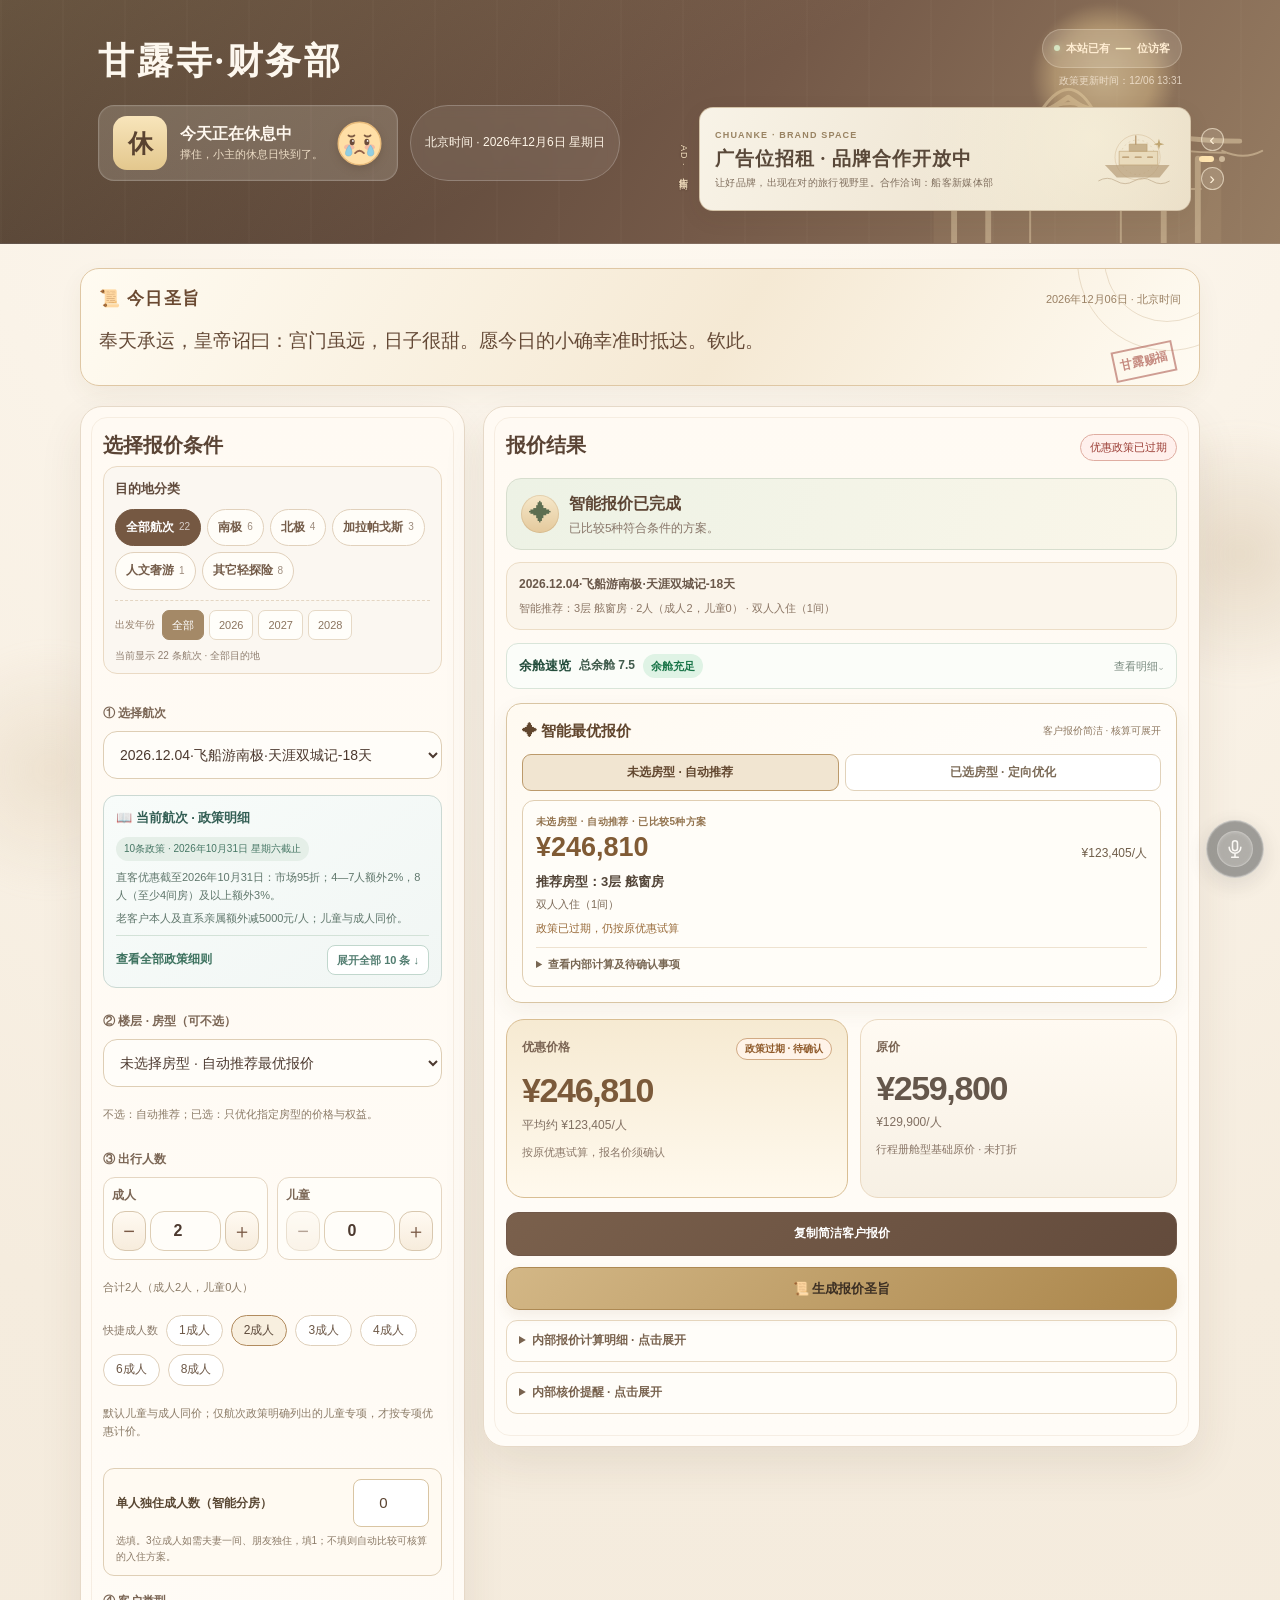
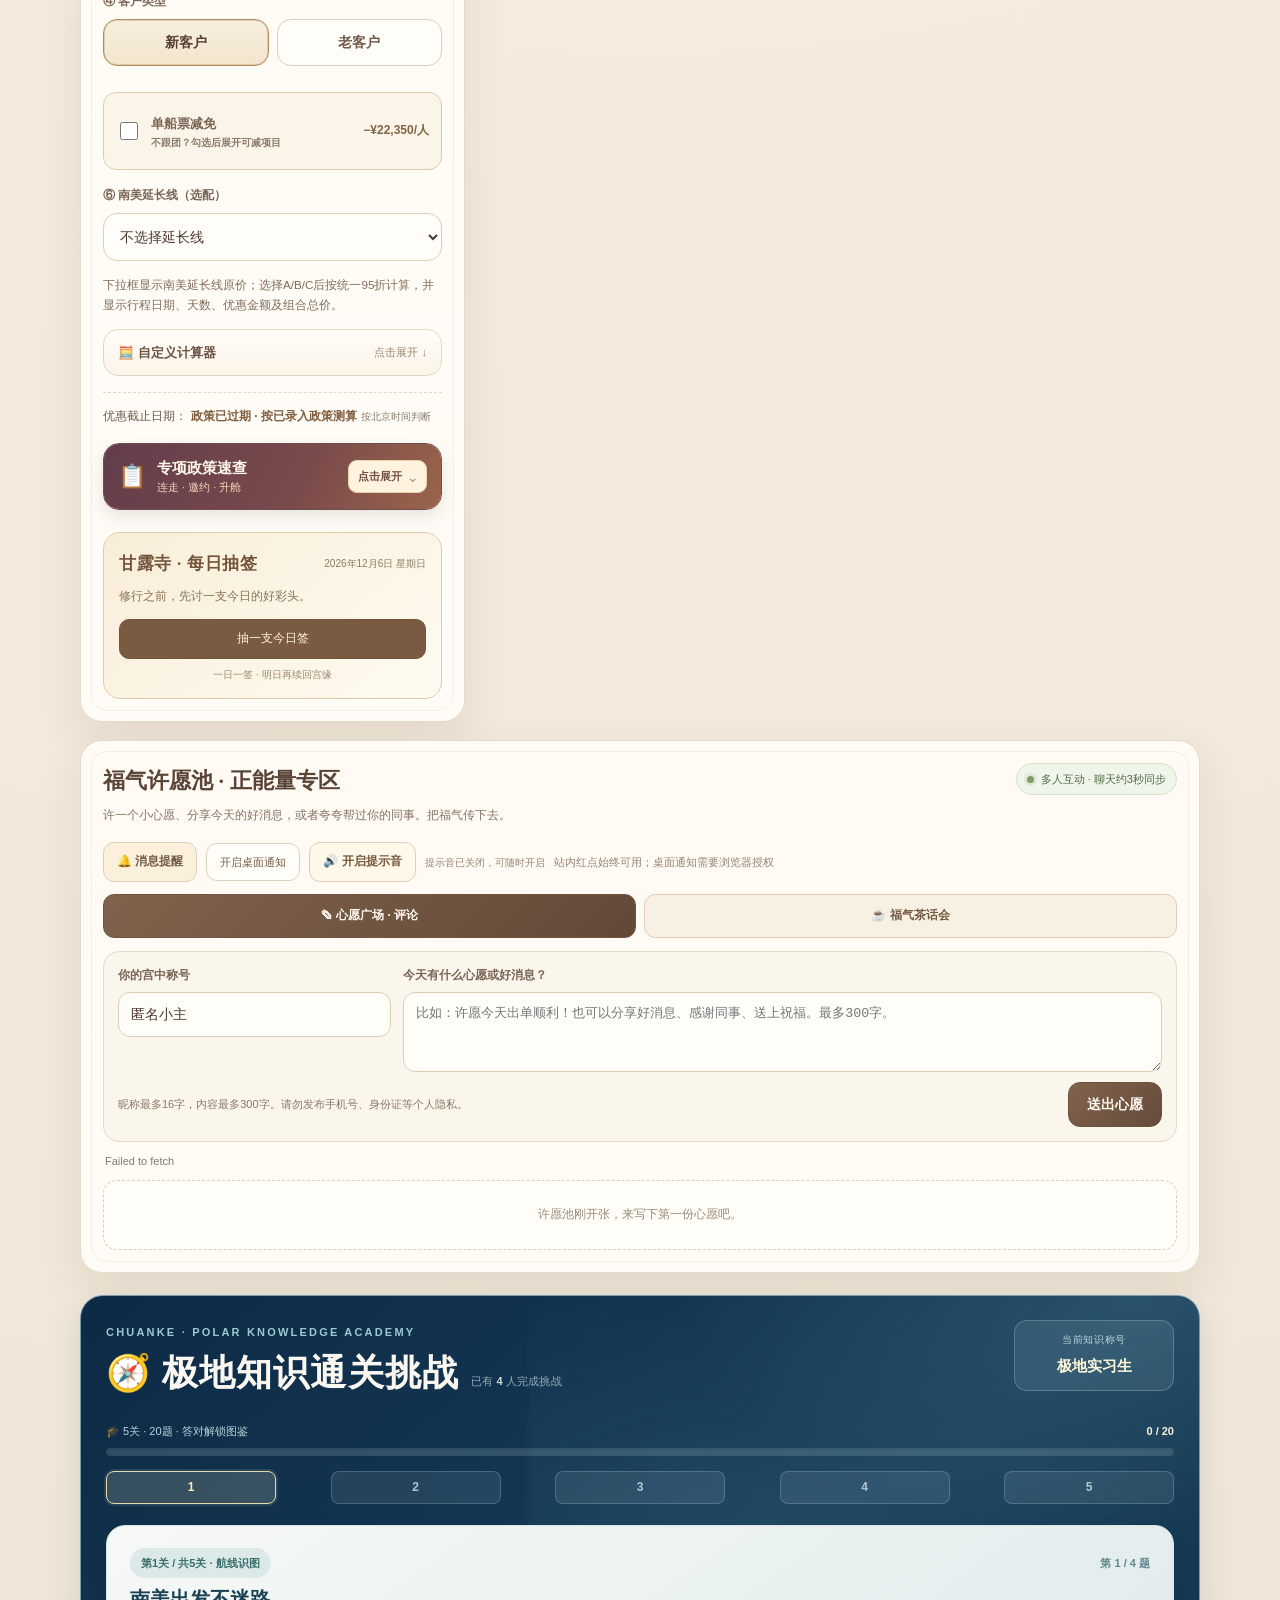
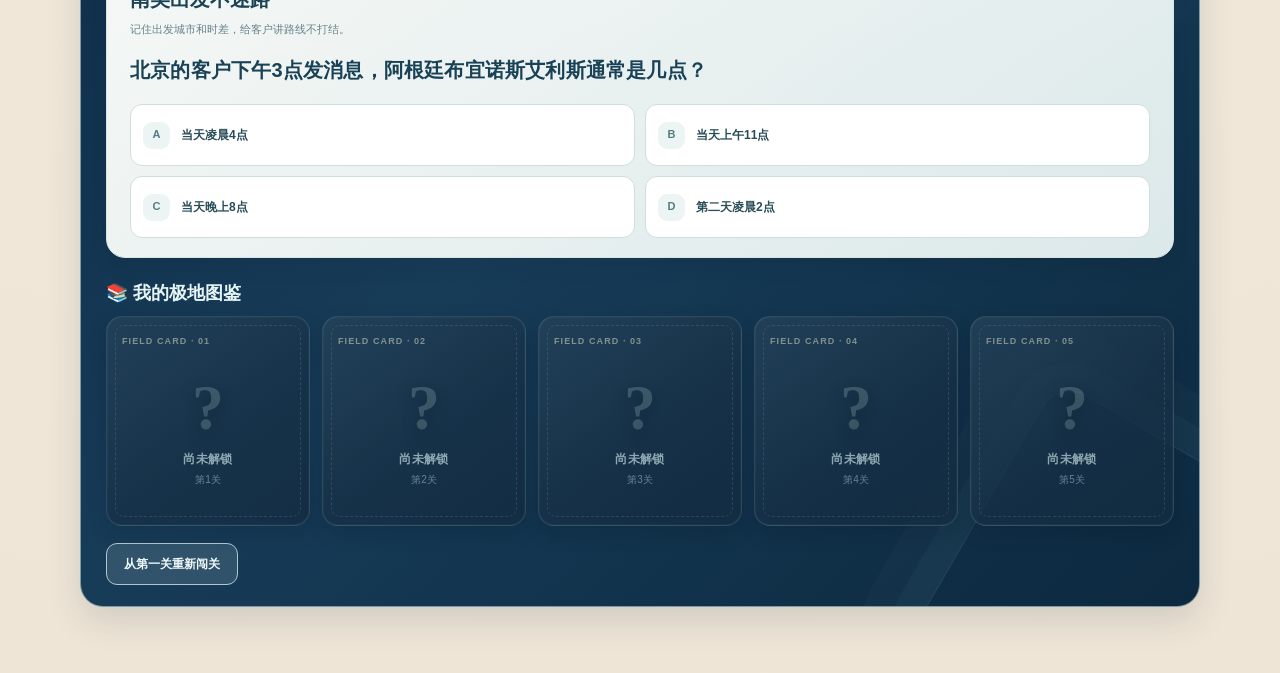
==== commit bd89c66d: "Restyle voice quote launcher as translucent iOS-style floating assistive touch dot" ====
--- a/ganlu-finance.html
+++ b/ganlu-finance.html
@@ -181,11 +181,14 @@
 .quoteMathFold[open]>summary,.quoteIssuesFold[open]>summary{border-bottom:1px solid #eee2d0;margin-bottom:10px}
 .quoteIssuesFold>.issues{margin:8px 0 12px}
 /* Siri-like quote assistant · compact mobile-first */
-.voiceFloating{position:fixed;z-index:79;right:18px;bottom:max(18px,env(safe-area-inset-bottom));display:flex;align-items:center;gap:7px;padding:10px 16px;border:1px solid #c7a875;border-radius:99px;background:linear-gradient(135deg,#775944,#9d7d58);box-shadow:0 9px 26px rgba(66,44,27,.23);color:#fffaf0;font:700 13px/1.45 -apple-system,BlinkMacSystemFont,"PingFang SC","Microsoft YaHei",sans-serif;cursor:pointer}
-.voiceFloating span{font-size:17px}
+.voiceFloating{position:fixed;z-index:92;right:16px;bottom:max(22px,env(safe-area-inset-bottom));left:auto;top:auto;display:grid;place-items:center;width:58px;height:58px;min-width:58px;min-height:58px;padding:0;border:1px solid rgba(255,255,255,.48);border-radius:50%;background:rgba(53,58,65,.64);-webkit-backdrop-filter:blur(15px) saturate(1.2);backdrop-filter:blur(15px) saturate(1.2);box-shadow:0 6px 22px rgba(36,38,43,.17),inset 0 0 0 1px rgba(255,255,255,.12);color:#fff;opacity:.72;cursor:grab;touch-action:none;user-select:none;-webkit-user-select:none;-webkit-tap-highlight-color:transparent;transition:opacity .22s ease,background .22s ease,box-shadow .22s ease,transform .15s ease}
+.voiceFloating:hover,.voiceFloating:focus-visible,.voiceFloating.voiceActive{opacity:.96;background:rgba(60,66,75,.81);box-shadow:0 8px 26px rgba(36,38,43,.25),inset 0 0 0 1px rgba(255,255,255,.17)}
+.voiceFloating.dragging{opacity:.94;cursor:grabbing;transition:none;box-shadow:0 12px 32px rgba(36,38,43,.30);transform:scale(1.045)}
+.voiceFloatingInner{display:grid;place-items:center;width:36px;height:36px;border-radius:50%;background:rgba(255,255,255,.20);border:1px solid rgba(255,255,255,.28);box-shadow:inset 0 1px 3px rgba(255,255,255,.20)}
+.voiceFloatingMic{color:#fff;opacity:.97;pointer-events:none}
 .voiceFloating:focus-visible,.voicePanel button:focus-visible,.voicePanel input:focus-visible{outline:3px solid #c19e6d;outline-offset:2px}
 .voicePanel[hidden]{display:none!important}
-.voicePanel{position:fixed;z-index:80;bottom:max(70px,calc(env(safe-area-inset-bottom) + 58px));right:18px;width:min(410px,calc(100vw - 28px));height:min(560px,calc(100dvh - 95px));min-height:310px;display:flex;flex-direction:column;border-radius:18px;overflow:hidden;background:#fffcf7;border:1px solid #d9c4a6;box-shadow:0 25px 75px rgba(46,34,22,.27);font-family:-apple-system,BlinkMacSystemFont,"PingFang SC","Microsoft YaHei",sans-serif}
+.voicePanel{position:fixed;z-index:91;bottom:max(70px,calc(env(safe-area-inset-bottom) + 58px));right:18px;width:min(410px,calc(100vw - 28px));height:min(560px,calc(100dvh - 95px));min-height:310px;display:flex;flex-direction:column;border-radius:18px;overflow:hidden;background:#fffcf7;border:1px solid #d9c4a6;box-shadow:0 25px 75px rgba(46,34,22,.27);font-family:-apple-system,BlinkMacSystemFont,"PingFang SC","Microsoft YaHei",sans-serif}
 .voiceHead{display:flex;align-items:center;justify-content:space-between;gap:12px;padding:14px 16px;background:linear-gradient(120deg,#68503e,#8e7152);color:#fff}
 .voiceHead strong{display:block;font-size:15px;line-height:1.3}
 .voiceHead small{display:block;color:#efe3d0;font-size:10px;margin-top:3px}
@@ -210,7 +213,7 @@
 .voiceActions button{font:inherit;background:transparent;border:0;color:#805d3d;text-decoration:underline;cursor:pointer;padding:0}
 .voiceStatus{font-size:10px;color:#91806c;line-height:1.45;margin-top:5px;min-height:15px}
 @keyframes voicePulse{50%{box-shadow:0 0 0 7px rgba(197,110,96,.03)}}
-@media(max-width:520px){.voiceFloating{right:12px;bottom:max(12px,env(safe-area-inset-bottom));padding:8px 12px}.voicePanel{right:8px;width:calc(100vw - 16px);bottom:max(62px,calc(env(safe-area-inset-bottom) + 55px));height:min(570px,calc(100dvh - 87px));border-radius:14px}}
+@media(max-width:520px){.voiceFloating{right:12px;bottom:max(16px,env(safe-area-inset-bottom));width:54px;height:54px;min-width:54px;min-height:54px}.voicePanel{right:8px;width:calc(100vw - 16px);bottom:max(62px,calc(env(safe-area-inset-bottom) + 55px));height:min(570px,calc(100dvh - 87px));border-radius:14px}}
 @media(prefers-reduced-motion:reduce){.voiceInputRow #voiceMic.recording{animation:none}}
 </style><link rel="stylesheet" href="./ganlu-policy-desk-v9.css?v=20261021-v11-layout"><link rel="stylesheet" href="./ganlu-social-v1.css?v=20261022-compact3"><link rel="stylesheet" href="./ganlu-edicts-v8.css?v=20261021-v8c"><link rel="stylesheet" href="./ganlu-polar-quest-v1.css?v=20261022-completions1"><link rel="stylesheet" href="./ganlu-mini-banner-v1.css?v=20261022-desktop-position2"></head><body>
 <header class="mast"><div class="petals" aria-hidden="true"><i></i><i></i><i></i><i></i></div>
@@ -3264,6 +3267,7 @@
    const displayCabin=displayQ.cabin||c;
    const displayReady=ready||smartReady;
    const noAutoResult=!$('cabin').value&&!smartReady;
+   const unpricedOccupancy=!routeHasCabinOptions(r)&&!['EUR','USD'].includes(r.currency)&&num()%2!==0;
    $('copyCustomer').disabled=!displayReady;
    $('copyCustomer').textContent='复制简洁客户报价';
    $('palaceStatus').className='palaceStatus '+(displayReady?'success':'fail');
@@ -3282,12 +3286,12 @@
    $('normalAvg').textContent=noAutoResult?'请指定房型或调整人数':Number.isFinite(displayQ.price)?`${P.money(displayQ.price)}/人`:'未提供明确原价';
    $('normalContext').textContent=smartReady?'按系统推荐舱型计算的未折扣基础团费；单房差另列':q.anniversaryUpgradeOnly?'仅供参考；不代表客户已报名合同金额，原合同价不重算':r.policyOnly?'仅展示每人参考价；未确认优惠、单间差及库存':'行程册舱型基础原价 · 未打折'+(q.stay==='single'?'，未含单房差':'');
    $('offerLabel').textContent=smartReady?'智能最优成交价':q.anniversaryUpgradeOnly?'升舱补差价':r.soldOut?'已售罄·历史价格':q.publishedFare?(ready?'官网金额参考':'已知原价小计'):'优惠价格';
-   $('discountTotal').textContent=noAutoResult?'暂无可核算报价':smartReady?P.money(smartBest.total):ready?P.money(q.offer):r.soldOut&&Number.isFinite(q.standard)?P.money(q.standard):r.webCabinsVerified&&Number.isFinite(q.standard)?P.money(q.standard):r.webCabinsVerified?'原价待确认':'金额待确认';
-   $('discountAvg').textContent=noAutoResult?'调整分房人数后重试':smartReady?`平均约 ${P.money(smartBest.total/displayQ.people)}/人`:ready?`平均约 ${P.money(q.offer/q.people)}/人`:Number.isFinite(q.standard)&&q.people?`原价约 ${P.money(q.standard/q.people)}/人（未完成最终核算）`:'补齐价格依据后自动出价';
+   $('discountTotal').textContent=unpricedOccupancy?'单人房差待确认':noAutoResult?'暂无可核算报价':smartReady?P.money(smartBest.total):ready?P.money(q.offer):r.soldOut&&Number.isFinite(q.standard)?P.money(q.standard):r.webCabinsVerified&&Number.isFinite(q.standard)?P.money(q.standard):r.webCabinsVerified?'原价待确认':'金额待确认';
+   $('discountAvg').textContent=unpricedOccupancy?'请产品部确认实际分房费用':noAutoResult?'调整分房人数后重试':smartReady?`平均约 ${P.money(smartBest.total/displayQ.people)}/人`:ready?`平均约 ${P.money(q.offer/q.people)}/人`:Number.isFinite(q.standard)&&q.people?`原价约 ${P.money(q.standard/q.people)}/人（未完成最终核算）`:'补齐价格依据后自动出价';
    $('offerBadge').textContent=smartReady?(displayQ.policy?.code==='expired'?'政策已过期 · 历史试算':'已比较'+smartBest.comparedCount+'种组合'):!ready?(r.soldOut?'已售罄':r.policyOnly?(r.webCabinsVerified?'已知金额 · 待核附加费':'房型/价格待补充'):'待核价'):q.publishedFare?(q.policy.code==='expired'?'政策已过期':q.publishedFareActive?'按政策报价':'原价参考'):q.policy.code==='jan18porthole'?'0118舷窗专享 · 原价立减':q.policy.code==='anniversary'?'周年庆活动 · 名额有限':q.policy.code==='expired'?'政策过期 · 待确认':q.policy.code==='upcoming'?'未生效 · 试算':q.policy.code==='unknown'?'日期待确认':q.policy.code==='latest_unconfirmed'?'专项优惠 · 日期待确认':q.route.hasPolicy?'优惠试算':'常规价格';
    $('offerBadge').classList.toggle('wait',!displayReady||!displayQ.policy?.valid);
    $('offerCaveat').textContent=smartReady?(displayQ.policy?.code==='expired'?'按已录入优惠政策测算；政策已过期，实际报名须重新确认。':(displayQ.policyName||'按已录入政策计算')+'；库存、分房及优惠资格以产品部确认为准。'):ready?(q.publishedFare?(q.policy.code==='expired'?'按原政策计算 · 政策已过期':'按文件政策计算，余位以实际为准'):q.anniversaryUpgradeOnly?'仅升舱补差价，不含原合同团款':q.policy.code==='jan18porthole'?'原价减2000/人 · 不叠加折扣':q.policy.code==='anniversary'?'周年庆活动名额有限，额满即止':q.policy.code==='expired'?'按原优惠试算，报名价须确认':q.policyName):r.soldOut?'已售罄 · 仅展示历史价格':r.policyOnly&&Number.isFinite(q.standard)?'以上仅是已知原价小计，未含需确认的附加费':'请查看下方说明';
-   $('miniPrice').textContent=noAutoResult?'待核算':smartReady?routeMoney(r,smartBest.total):ready?P.money(q.offer):r.policyOnly&&Number.isFinite(q.standard)?P.money(q.standard):'金额待确认';
+   $('miniPrice').textContent=unpricedOccupancy?'待核实单房差':noAutoResult?'待核算':smartReady?routeMoney(r,smartBest.total):ready?P.money(q.offer):r.policyOnly&&Number.isFinite(q.standard)?P.money(q.standard):'金额待确认';
    $('groupBanner').classList.add('hidden');
    const explanationSteps=smartReady?displayQ.steps:q.steps;
    $('explanation').innerHTML=(explanationSteps.length?explanationSteps:[displayQ.statusReason||'请选择报价条件。']).map((line,i)=>`<div class="${displayReady&&i===explanationSteps.length-1?'sum':''}">${esc(line)}</div>`).join('');
@@ -3567,7 +3571,7 @@
 
 <script defer src="./ganlu-south-america-v1.js?v=20261110-expired-policy2"></script><script defer src="./ganlu-inventory-v1.js?v=20261105-stock3"></script>
 
-<button type="button" id="voiceOpen" class="voiceFloating" aria-controls="voicePanel" aria-expanded="false" title="语音或文字智能问价"><span aria-hidden="true">🎙</span> 语音问价</button>
+<button type="button" id="voiceOpen" class="voiceFloating" aria-controls="voicePanel" aria-expanded="false" aria-label="拖动调整位置，轻点打开语音报价助手" title="轻点语音问价 · 按住拖动位置"><span class="voiceFloatingInner" aria-hidden="true"><svg class="voiceFloatingMic" viewBox="0 0 24 24" width="20" height="20" fill="none" stroke="currentColor" stroke-width="1.85" stroke-linecap="round" stroke-linejoin="round"><rect x="9" y="2" width="6" height="12" rx="3"></rect><path d="M5 10a7 7 0 0 0 14 0M12 17v5m-4 0h8"></path></svg></span></button>
 <section id="voicePanel" class="voicePanel" role="dialog" aria-modal="false" aria-labelledby="voiceTitle" hidden>
  <div class="voiceHead"><div><strong id="voiceTitle">✦ 航次智能问价助手</strong><small>说话 / 打字 · 自动核算真实报价</small></div><button type="button" id="voiceClose" aria-label="关闭报价助手">×</button></div>
  <div id="voiceMessages" class="voiceMessages" role="log" aria-live="polite" aria-relevant="additions"><div class="voiceBubble fromBot"><div class="voiceBubbleText">你好！可以问我：\n“三位成人报名1204，四层多少钱？有什么优惠？”\n\n我会根据航次、人数和房型调用网站现有的报价政策。</div></div></div>
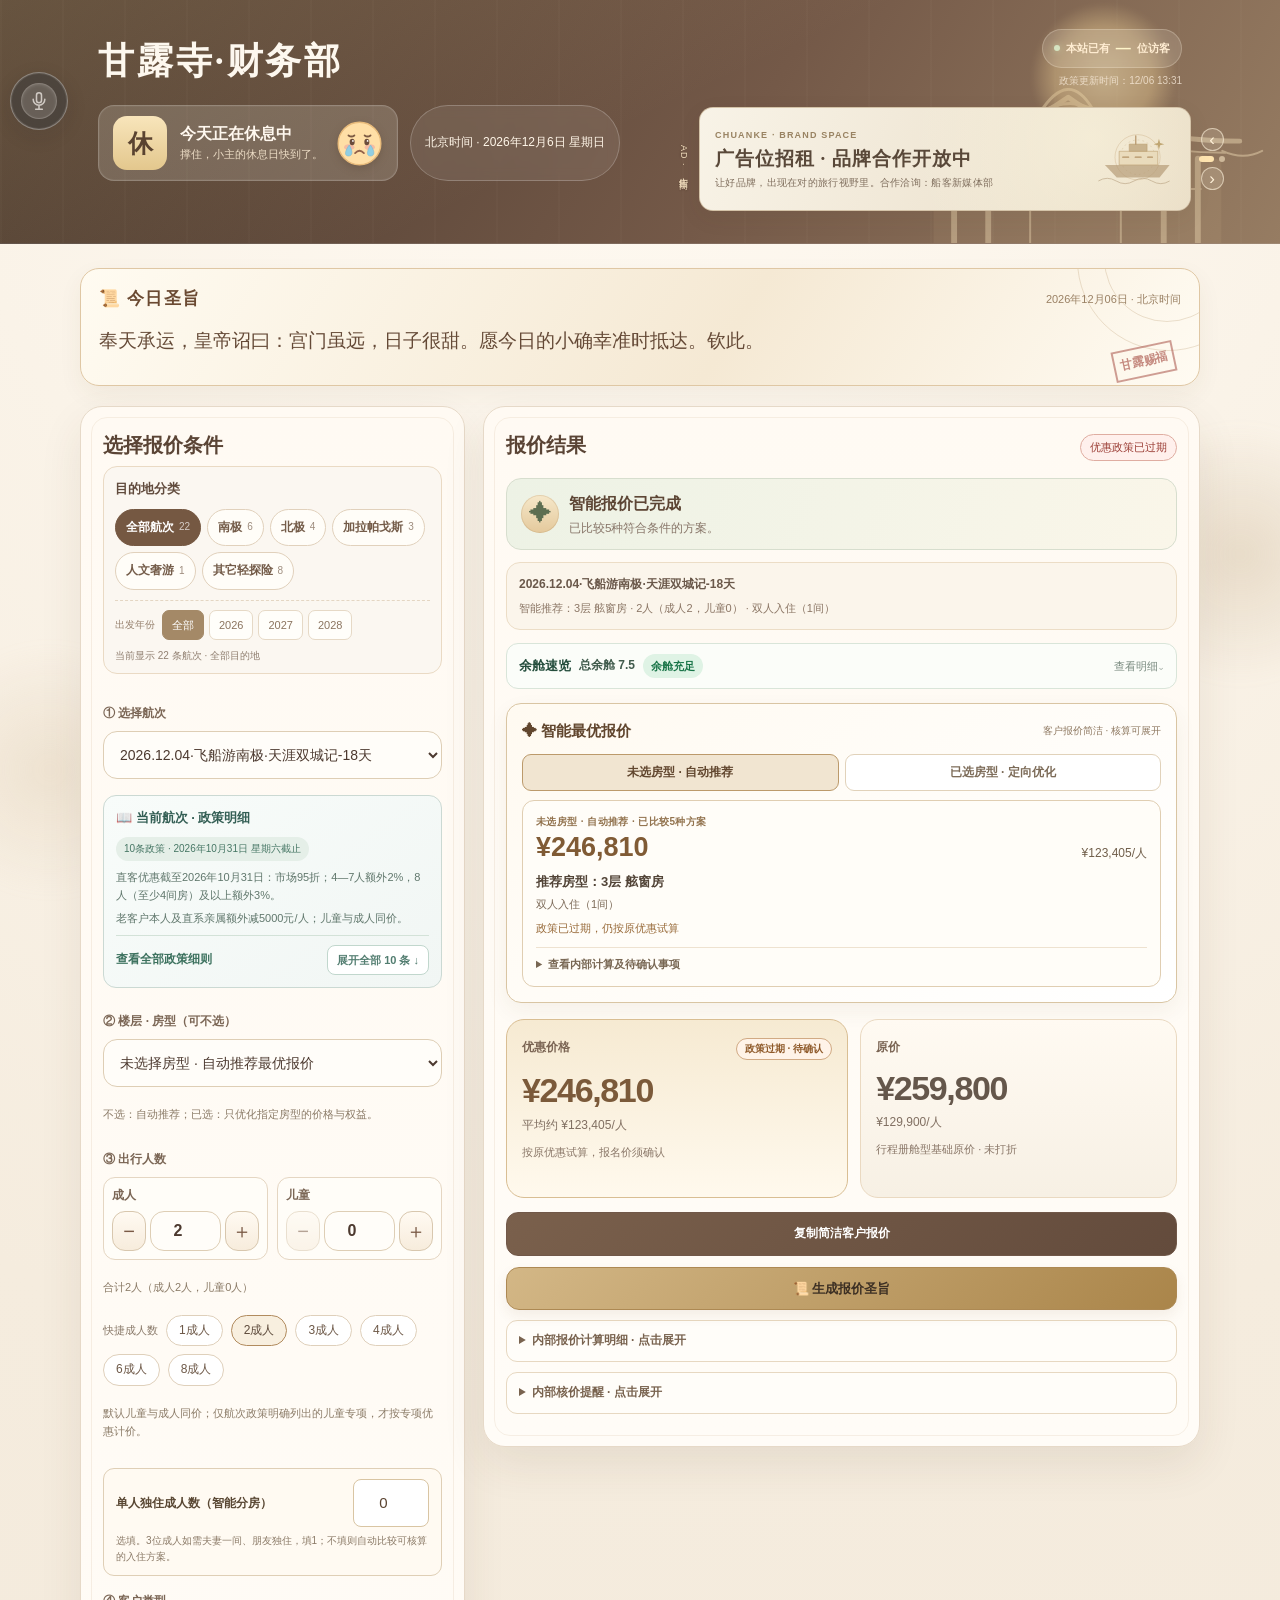
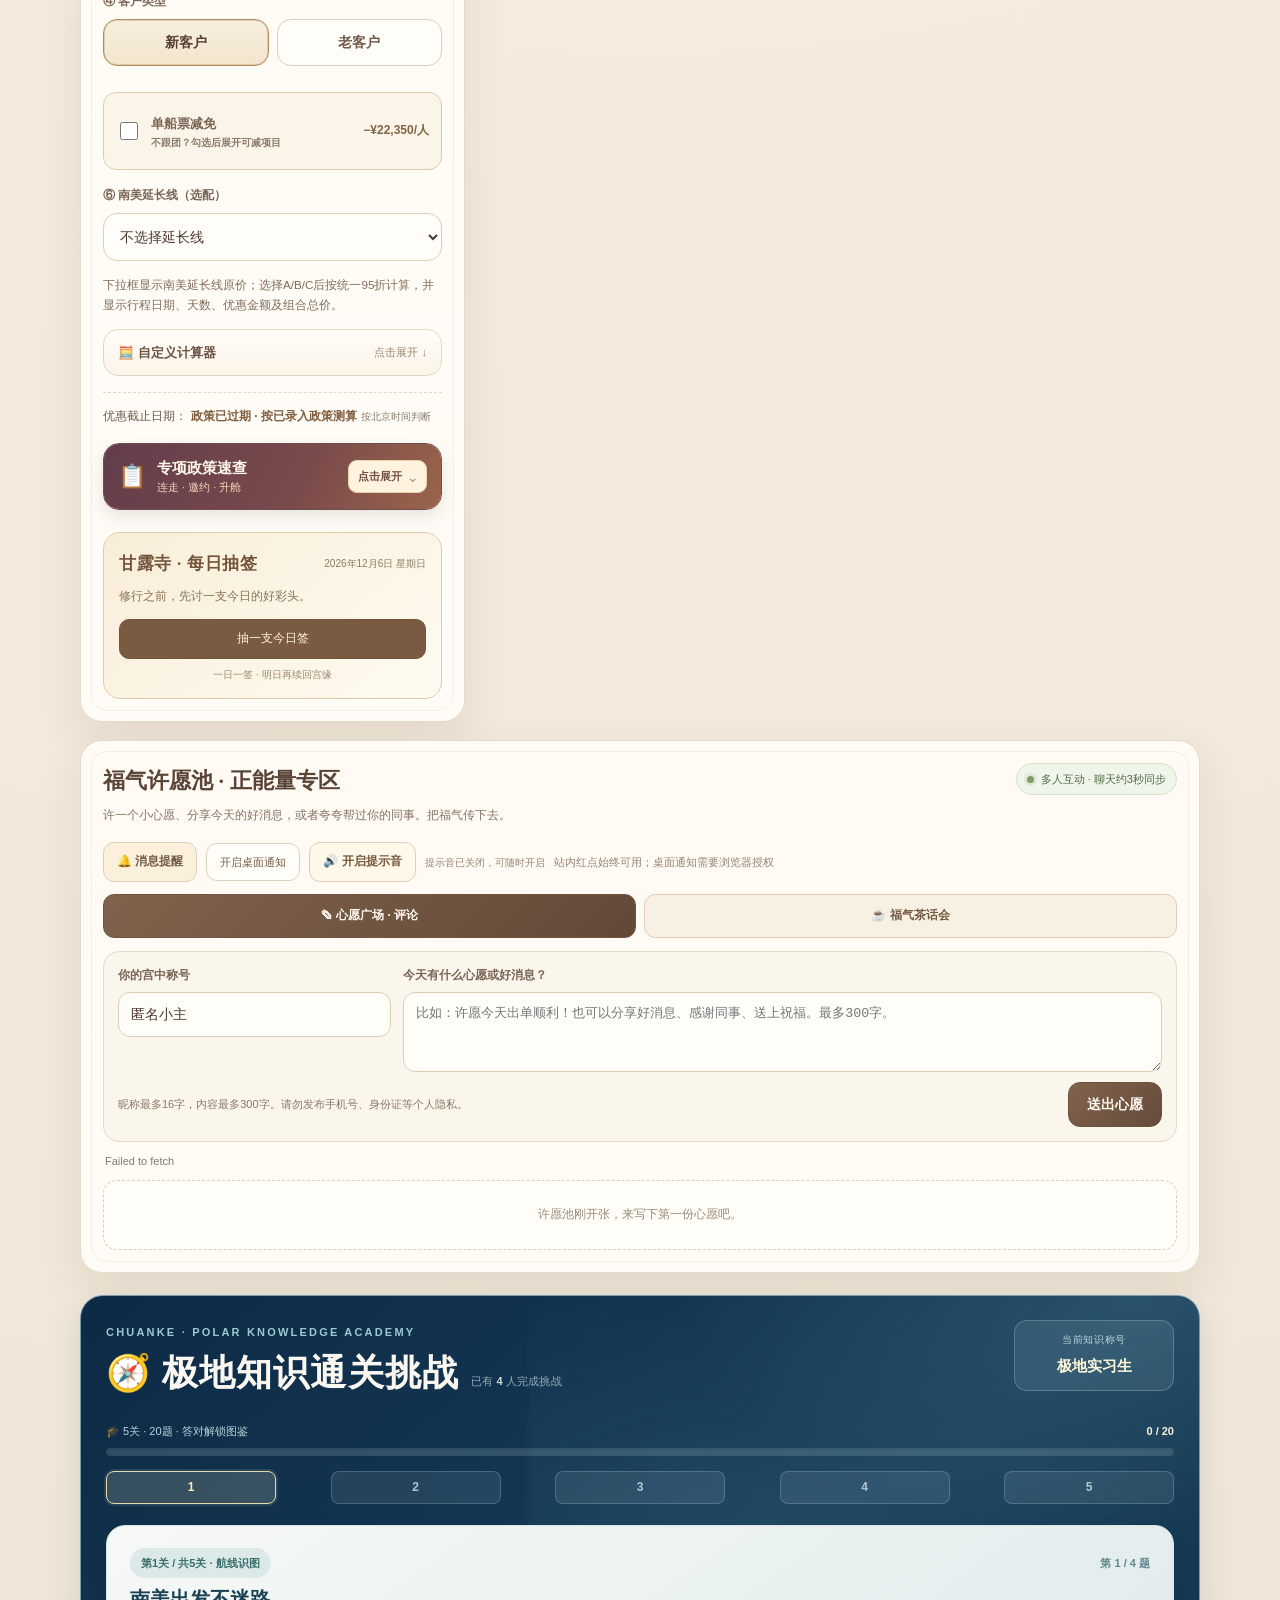
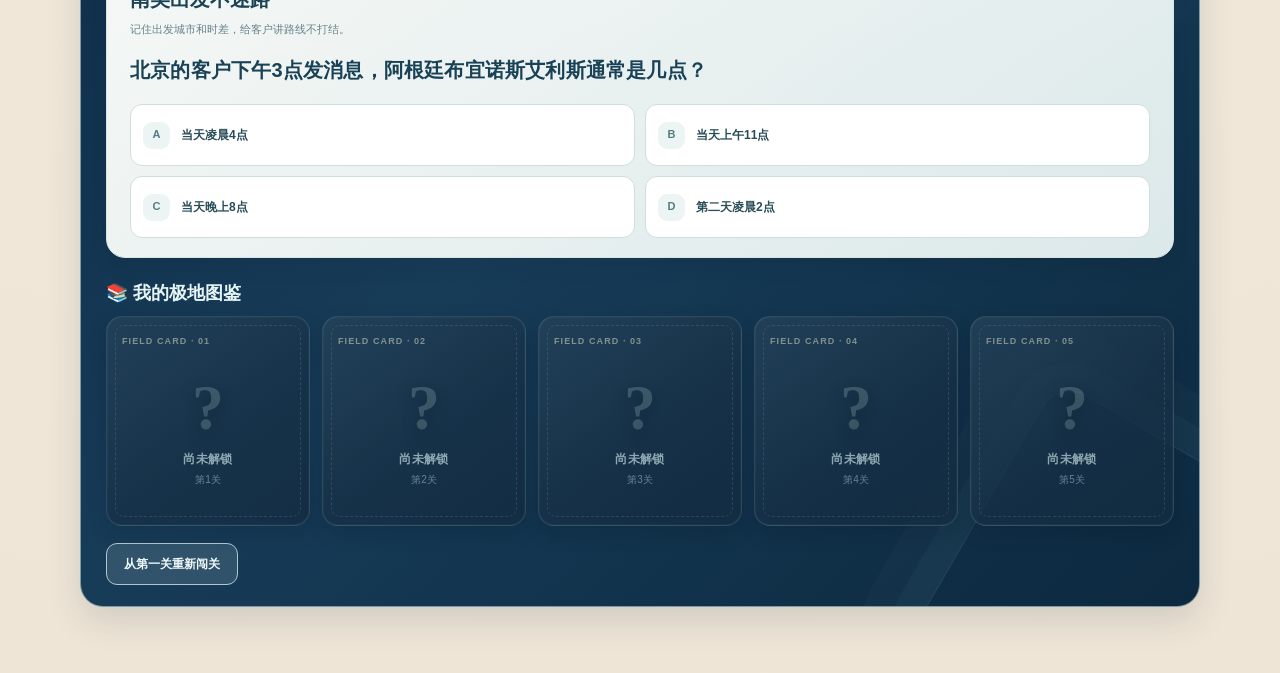
==== commit 93b68b3f: "Refresh quote assistant script cache for draggable translucent floating dot" ====
--- a/ganlu-finance.html
+++ b/ganlu-finance.html
@@ -3579,5 +3579,5 @@
  <div class="voiceActions"><label><input id="voiceSpeak" type="checkbox"> 语音播报结果</label><button type="button" id="voiceCopy">复制上次客户报价</button></div>
  <div id="voiceStatus" class="voiceStatus">识别功能由浏览器提供，无法使用时可直接打字</div></div>
 </section>
-<script defer src="./ganlu-voice-v1.js?v=20261112-v1"></script>
+<script defer src="./ganlu-voice-v1.js?v=20261112-assistive-touch-v2"></script>
 </body></html>
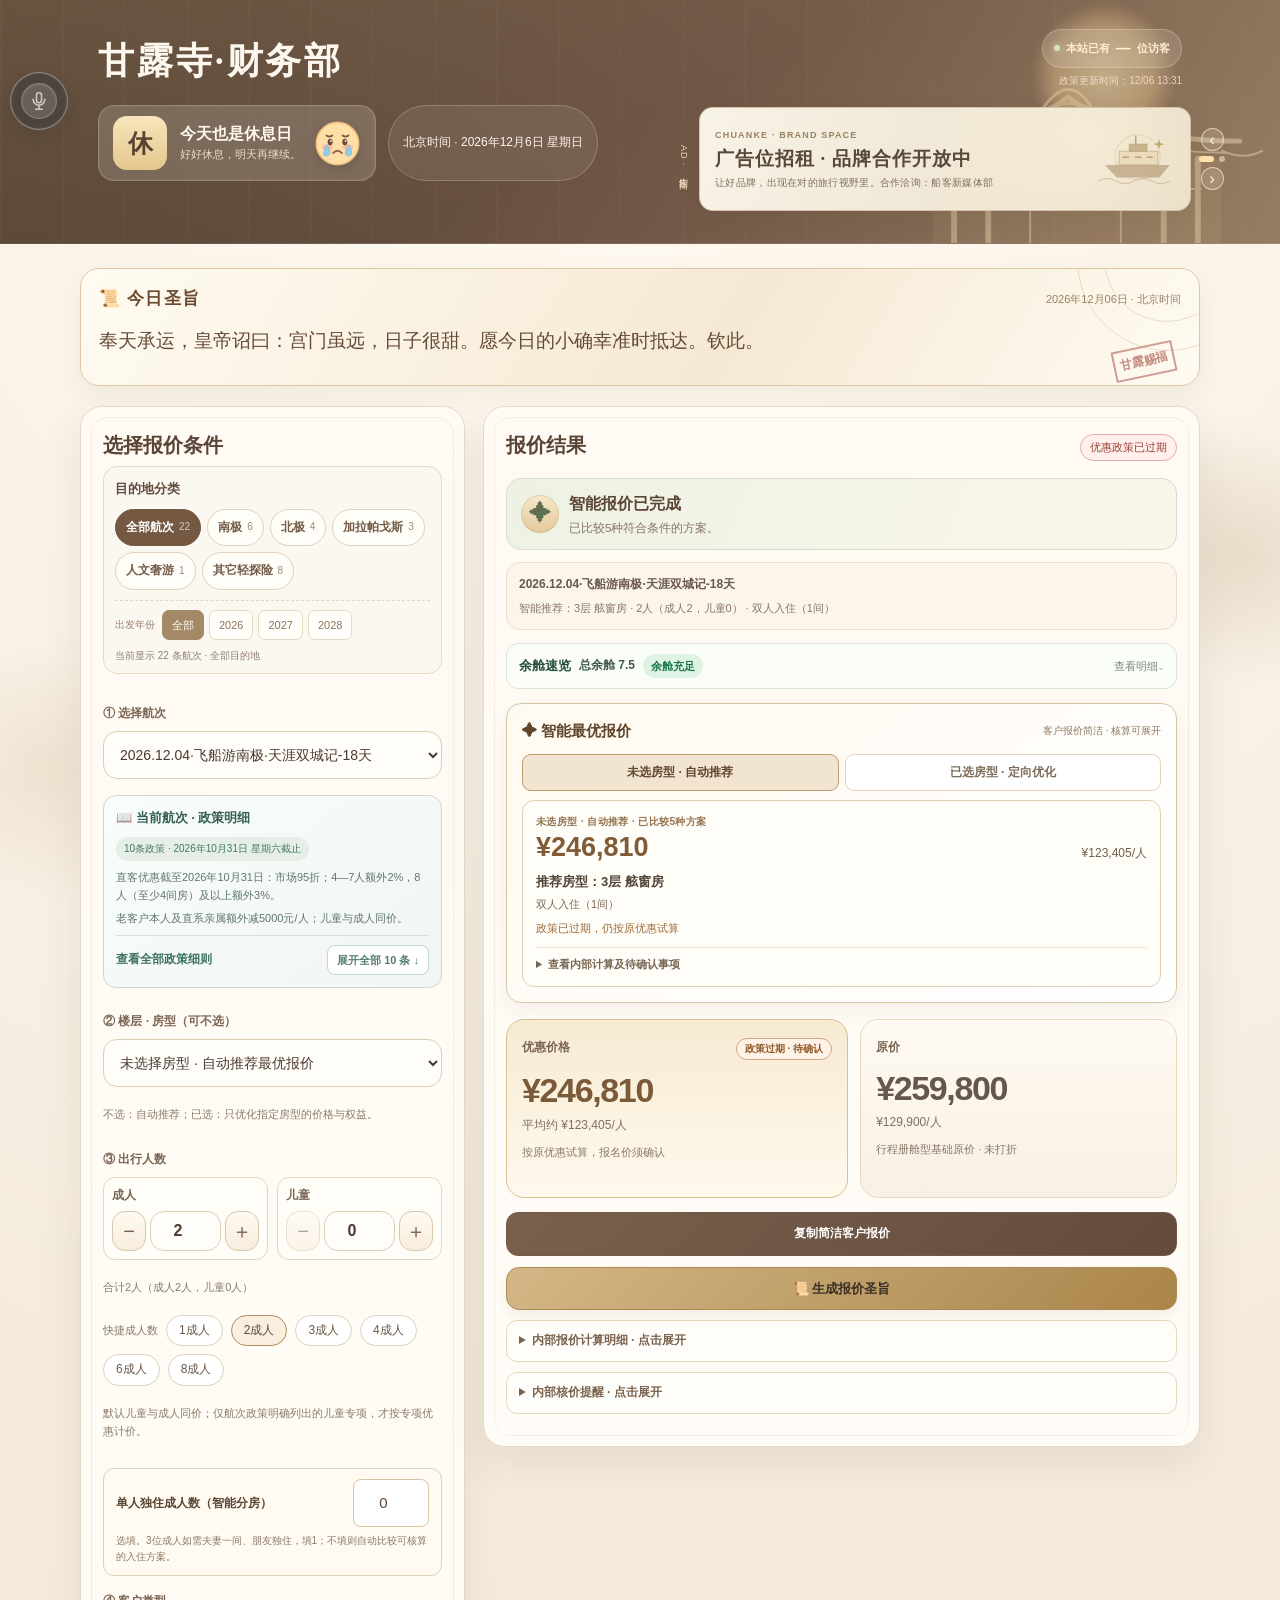
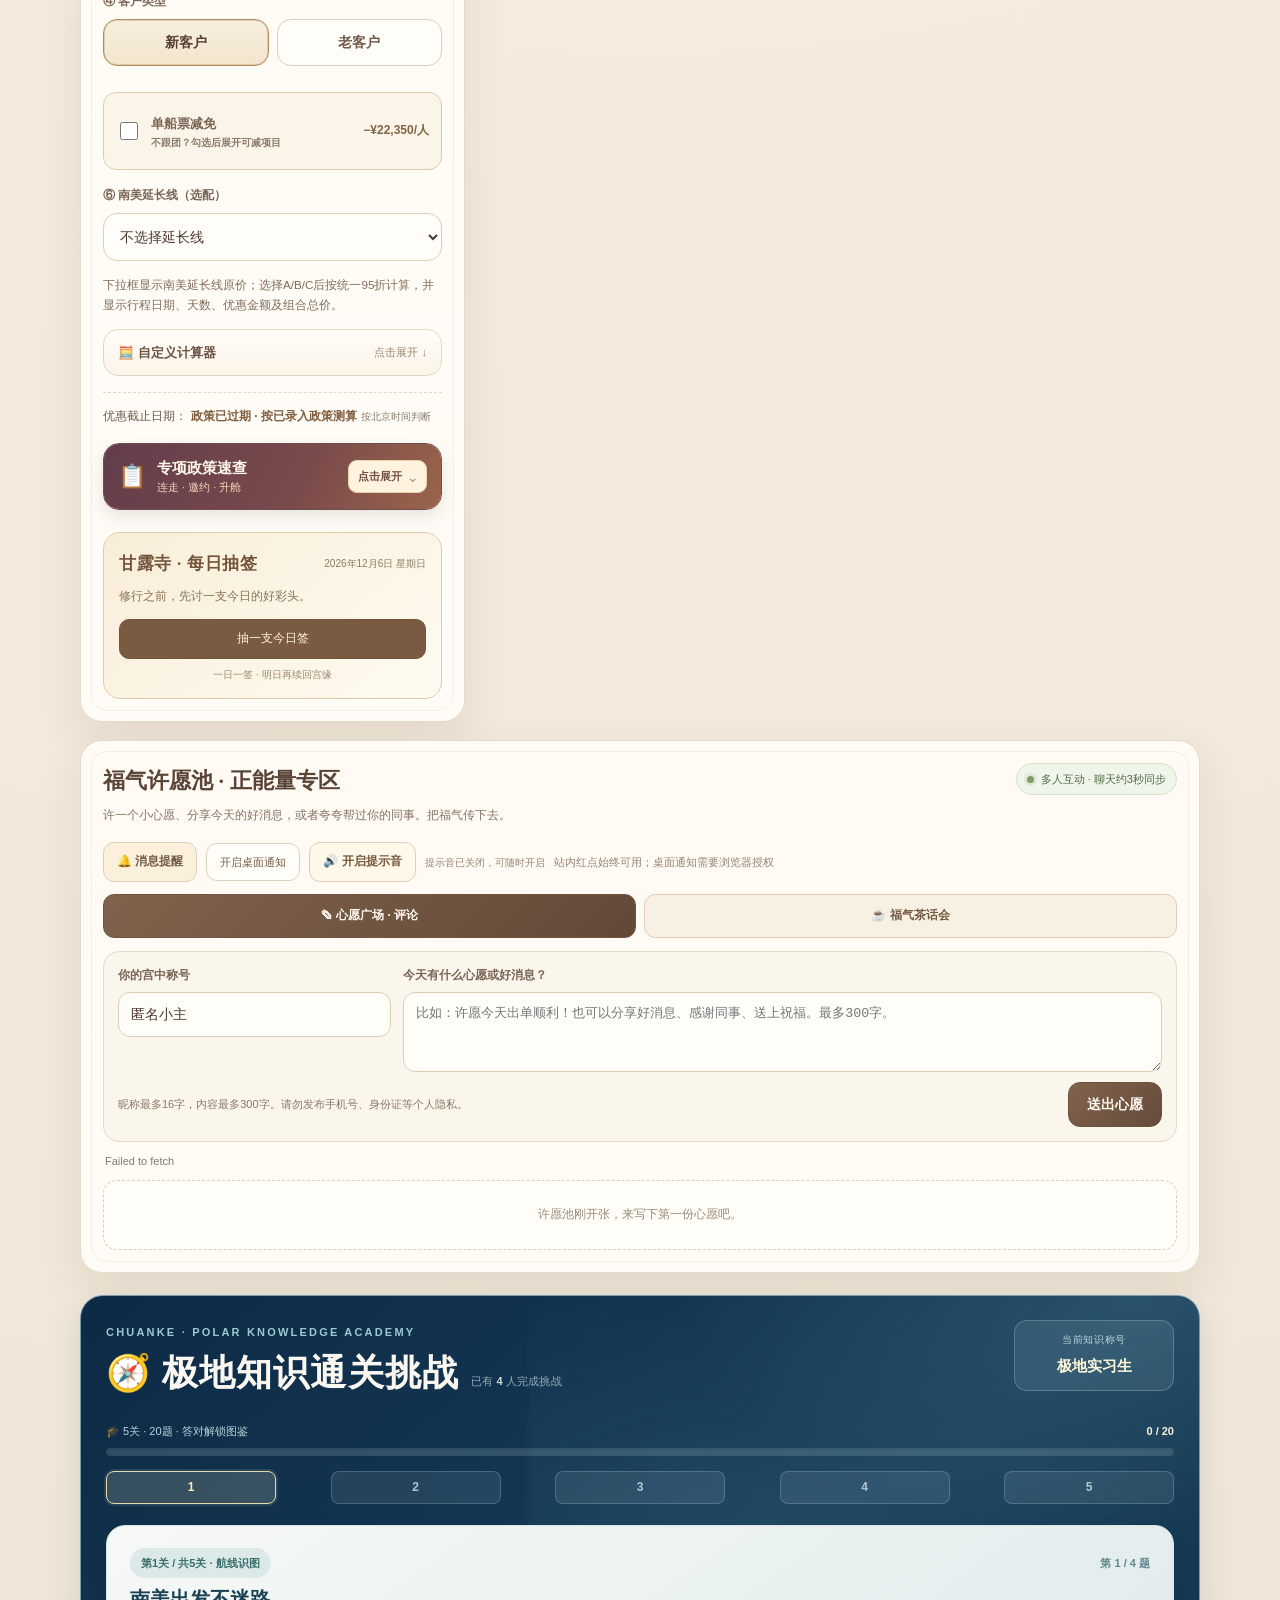
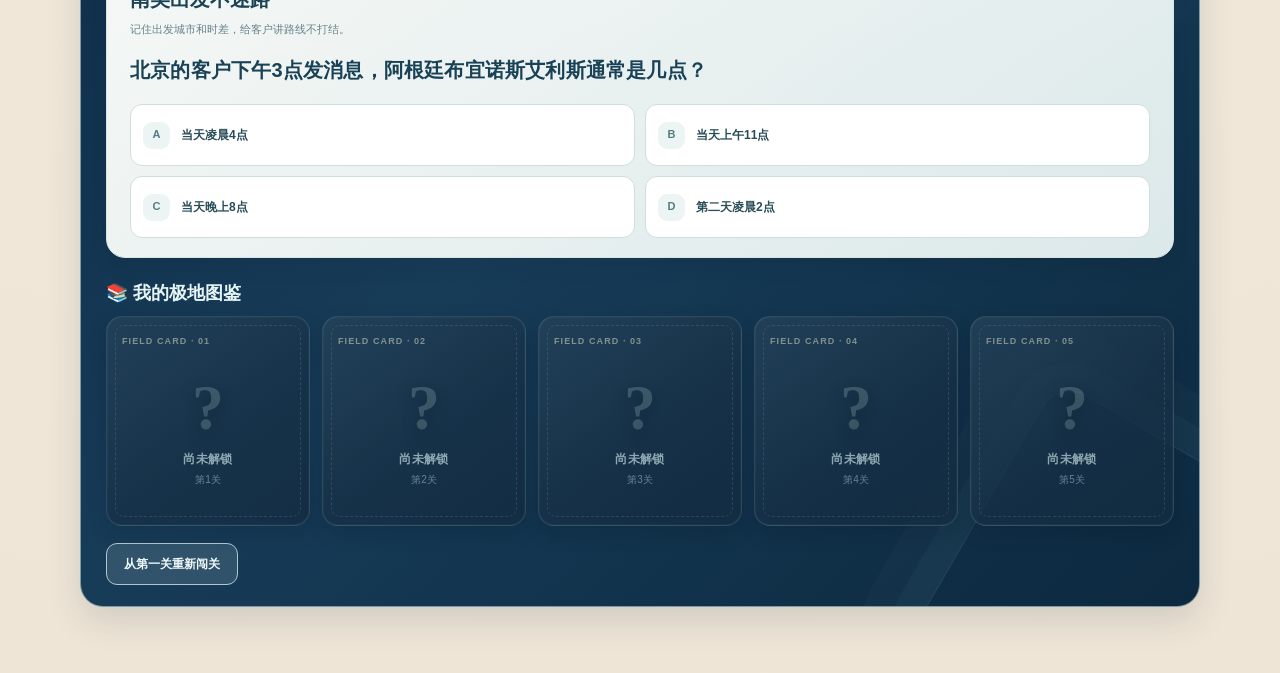
==== commit 5e923c8a: "Refine weekly rest countdown: natural Friday 'tomorrow is rest day' wording and weekend messages" ====
--- a/ganlu-finance.html
+++ b/ganlu-finance.html
@@ -207,6 +207,12 @@
 .voiceInputRow #voiceMic{width:41px;padding:0;font-size:19px}
 .voiceInputRow #voiceMic.recording{border-color:#c56e60;background:#fce9e6;box-shadow:0 0 0 4px rgba(197,110,96,.12);animation:voicePulse 1.2s ease-in-out infinite}
 .voiceInputRow #voiceSend{background:#826449;color:#fff;border-color:#826449;font-weight:700}
+.voiceAlternatives[hidden]{display:none!important}
+.voiceAlternatives{display:flex;flex-direction:column;gap:5px;max-height:116px;overflow:auto;margin-top:8px;padding:7px 8px;border:1px solid #eadcc8;border-radius:9px;background:#fffaf2}
+.voiceAltLabel{font-size:10px;color:#927b60;font-weight:650}
+.voiceAltChoice{max-width:100%;overflow-wrap:anywhere;text-align:left;border:1px solid #e6d7c1;border-radius:7px;padding:6px 8px;background:#fff;color:#69533e;font-size:11px;line-height:1.45;cursor:pointer}
+.voiceAltChoice.selected{border-color:#947451;background:#f0e5d4;color:#4c3928}
+.voiceInputRow #voiceSend{padding:0 11px;font-size:11px}
 .voiceActions{display:flex;align-items:center;justify-content:space-between;gap:8px;font-size:11px;color:#77614e;margin-top:9px}
 .voiceActions label{display:flex;align-items:center;gap:4px}
 .voiceActions input{accent-color:#8c7459}
@@ -219,7 +225,7 @@
 <header class="mast"><div class="petals" aria-hidden="true"><i></i><i></i><i></i><i></i></div>
 <svg class="roofArt" viewBox="0 0 400 220" aria-hidden="true"><g fill="none" stroke="#e7d2ad" stroke-linecap="round" stroke-linejoin="round"><path d="M26 128 Q122 120 193 70 Q253 115 369 115" stroke-width="5"/><path d="M42 142 Q125 132 193 88 Q251 127 354 127" stroke-width="2"/><path d="M76 143 L76 220 M326 133 L326 220 M111 137 L111 220 M291 134 L291 220" stroke-width="6"/><path d="M74 164 H329 M99 183 H302 M154 165 V220 M247 166 V220" stroke-width="2"/><path d="M20 132 Q47 140 66 130 M351 125 Q373 135 392 125" stroke-width="2"/><path d="M164 86 Q193 40 218 82 M165 85 Q195 69 218 83" stroke-width="3"/></g><g fill="#e1c69d" opacity=".18"><path d="M55 141 L195 81 L350 135 L350 220 L55 220Z"/></g></svg>
 <div class="wrap mastInner"><div><h1>甘露寺·财务部</h1>
-<div class="countdownBox"><div class="countdown"><div class="days" id="palaceDays" aria-hidden="true">—</div><div class="txt"><b id="palaceCountdown">正在计算距离休息日的天数…</b><span class="ganluAside">撑住，小主的休息日快到了。</span></div><svg class="cryFace" viewBox="0 0 64 64" role="img" aria-label="委屈巴巴的小哭脸"><circle cx="32" cy="32" r="29" fill="#ffdfa6" stroke="#e8bb7b" stroke-width="2"/><ellipse cx="18" cy="37" rx="7" ry="4" fill="#efa7a1" opacity=".65"/><ellipse cx="46" cy="37" rx="7" ry="4" fill="#efa7a1" opacity=".65"/><path d="M17 21q4 3 8 0M39 21q4 3 8 0" fill="none" stroke="#7c5a42" stroke-width="2.5" stroke-linecap="round"/><ellipse cx="22" cy="30" rx="3.4" ry="4.5" fill="#6b4c3b"/><ellipse cx="42" cy="30" rx="3.4" ry="4.5" fill="#6b4c3b"/><circle cx="23" cy="28.5" r="1.2" fill="white"/><circle cx="43" cy="28.5" r="1.2" fill="white"/><path d="M26 45q6-6 12 0" fill="none" stroke="#92614a" stroke-width="2.5" stroke-linecap="round"/><path d="M18 34c-7 10-6 15-1 15s7-5 1-15M47 34c-6 10-5 15 0 15s7-5 0-15" fill="#91cee3" stroke="#78b8d1" stroke-width=".8"/></svg></div><div class="palaceLine" id="today">北京时间</div></div>
+<div class="countdownBox"><div class="countdown"><div class="days" id="palaceDays" aria-hidden="true">—</div><div class="txt"><b id="palaceCountdown">正在计算距离休息日的天数…</b><span class="ganluAside" id="palaceCountdownAside">离周末又近了一点。</span></div><svg class="cryFace" viewBox="0 0 64 64" role="img" aria-label="委屈巴巴的小哭脸"><circle cx="32" cy="32" r="29" fill="#ffdfa6" stroke="#e8bb7b" stroke-width="2"/><ellipse cx="18" cy="37" rx="7" ry="4" fill="#efa7a1" opacity=".65"/><ellipse cx="46" cy="37" rx="7" ry="4" fill="#efa7a1" opacity=".65"/><path d="M17 21q4 3 8 0M39 21q4 3 8 0" fill="none" stroke="#7c5a42" stroke-width="2.5" stroke-linecap="round"/><ellipse cx="22" cy="30" rx="3.4" ry="4.5" fill="#6b4c3b"/><ellipse cx="42" cy="30" rx="3.4" ry="4.5" fill="#6b4c3b"/><circle cx="23" cy="28.5" r="1.2" fill="white"/><circle cx="43" cy="28.5" r="1.2" fill="white"/><path d="M26 45q6-6 12 0" fill="none" stroke="#92614a" stroke-width="2.5" stroke-linecap="round"/><path d="M18 34c-7 10-6 15-1 15s7-5 1-15M47 34c-6 10-5 15 0 15s7-5 0-15" fill="#91cee3" stroke="#78b8d1" stroke-width=".8"/></svg></div><div class="palaceLine" id="today">北京时间</div></div>
 </div><aside class="ganluVisitorStatus" aria-label="网站访客人数及政策更新时间">
  <div class="ganluVisitorPrimary"><span class="ganluVisitorDot" aria-hidden="true"></span>本站已有 <strong id="ganluVisitCount">—</strong> 位访客</div>
  <span class="ganluVisitorLatest" id="ganluVisitLatest" aria-live="polite">政策更新时间：查询中…</span>
@@ -2389,11 +2395,13 @@
  // Use the Beijing calendar date passed by bjToday(), never the visitor's local weekday.
  function weekendCountdown(s){
    const day=dayNumber(s);
-   if(!Number.isFinite(day))return {badge:'—',title:'正在计算距离休息日的天数…'};
+   if(!Number.isFinite(day))return {badge:'—',title:'正在计算距离休息日的天数…',aside:'休息日倒计时'};
    const weekday=new Date(day*86400000).getUTCDay();
-   if(weekday===0||weekday===6)return {badge:'休',title:'今天正在休息中'};
-   const remaining=Math.max(0,5-weekday);
-   return {badge:String(remaining),title:`离本周休息还有 ${remaining} 天`};
+   if(weekday===6)return {badge:'休',title:'今天是休息日，好好放松吧',aside:'周末快乐，今天不赶进度。'};
+   if(weekday===0)return {badge:'休',title:'今天也是休息日',aside:'好好休息，明天再继续。'};
+   if(weekday===5)return {badge:'明',title:'明天就可以休息啦！',aside:'今天是本周最后一个工作日。'};
+   const remaining=5-weekday;
+   return {badge:String(remaining),title:`再上 ${remaining} 天班，就可以休息啦`,aside:'不算今天，只数本周剩余工作日。'};
  }
  function policyState(r,today){
    if(!r?.hasPolicy)return {code:'none',valid:false,label:'暂无优惠政策'};
@@ -3253,6 +3261,7 @@
    const offDay=P.weekendCountdown(today);
    $('palaceDays').textContent=offDay.badge;
    $('palaceCountdown').textContent=offDay.title;
+   $('palaceCountdownAside').textContent=offDay.aside;
    $('deadline').textContent=q.policy.code==='jan18porthole'?'三层舷窗立减2000元/人 · 截止日未注明':q.policy.code==='anniversary'?'周年庆名额有限 · 额满即止（未注明截止日）':q.policy.code==='latest_unconfirmed'?'专项优惠截止日期待确认':P.dateCN(r.deadline)+'（含当日）';
    const flag=$('policyFlag');flag.textContent=q.policy.label;flag.classList.toggle('valid',q.policy.valid);flag.classList.toggle('invalid',!q.policy.valid);
    const cabinSummary=q.anniversaryUpgradeOnly?`${P.nameCabin(c)} → ${q.upgradeTarget}`:q.upgradeTarget?`${P.nameCabin(c)} · 免费升舱至${q.upgradeTarget}`:P.nameCabin(c);
@@ -3575,9 +3584,10 @@
 <section id="voicePanel" class="voicePanel" role="dialog" aria-modal="false" aria-labelledby="voiceTitle" hidden>
  <div class="voiceHead"><div><strong id="voiceTitle">✦ 航次智能问价助手</strong><small>说话 / 打字 · 自动核算真实报价</small></div><button type="button" id="voiceClose" aria-label="关闭报价助手">×</button></div>
  <div id="voiceMessages" class="voiceMessages" role="log" aria-live="polite" aria-relevant="additions"><div class="voiceBubble fromBot"><div class="voiceBubbleText">你好！可以问我：\n“三位成人报名1204，四层多少钱？有什么优惠？”\n\n我会根据航次、人数和房型调用网站现有的报价政策。</div></div></div>
- <div class="voiceBottom"><div class="voiceInputRow"><input id="voiceText" type="text" autocomplete="off" enterkeyhint="send" placeholder="例如：3人报名1204四层多少钱" aria-label="输入航次报价问题"><button type="button" id="voiceMic" aria-label="开始语音输入" title="开始/停止语音识别">🎤</button><button type="button" id="voiceSend" aria-label="发送问题">发送</button></div>
+ <div class="voiceBottom"><div class="voiceInputRow"><input id="voiceText" type="text" autocomplete="off" enterkeyhint="send" placeholder="识别后可修改：3人报名1204四层多少钱" aria-label="输入或校对航次报价问题"><button type="button" id="voiceMic" aria-label="开始语音输入" title="点击开始语音识别，再核对文字">🎤</button><button type="button" id="voiceSend" aria-label="确认文字并发送报价">发送报价</button></div>
+ <div id="voiceAlternatives" class="voiceAlternatives" hidden></div>
  <div class="voiceActions"><label><input id="voiceSpeak" type="checkbox"> 语音播报结果</label><button type="button" id="voiceCopy">复制上次客户报价</button></div>
  <div id="voiceStatus" class="voiceStatus">识别功能由浏览器提供，无法使用时可直接打字</div></div>
 </section>
-<script defer src="./ganlu-voice-v1.js?v=20261112-assistive-touch-v2"></script>
+<script defer src="./ganlu-voice-v1.js?v=20261113-voice-accuracy-v2"></script>
 </body></html>
